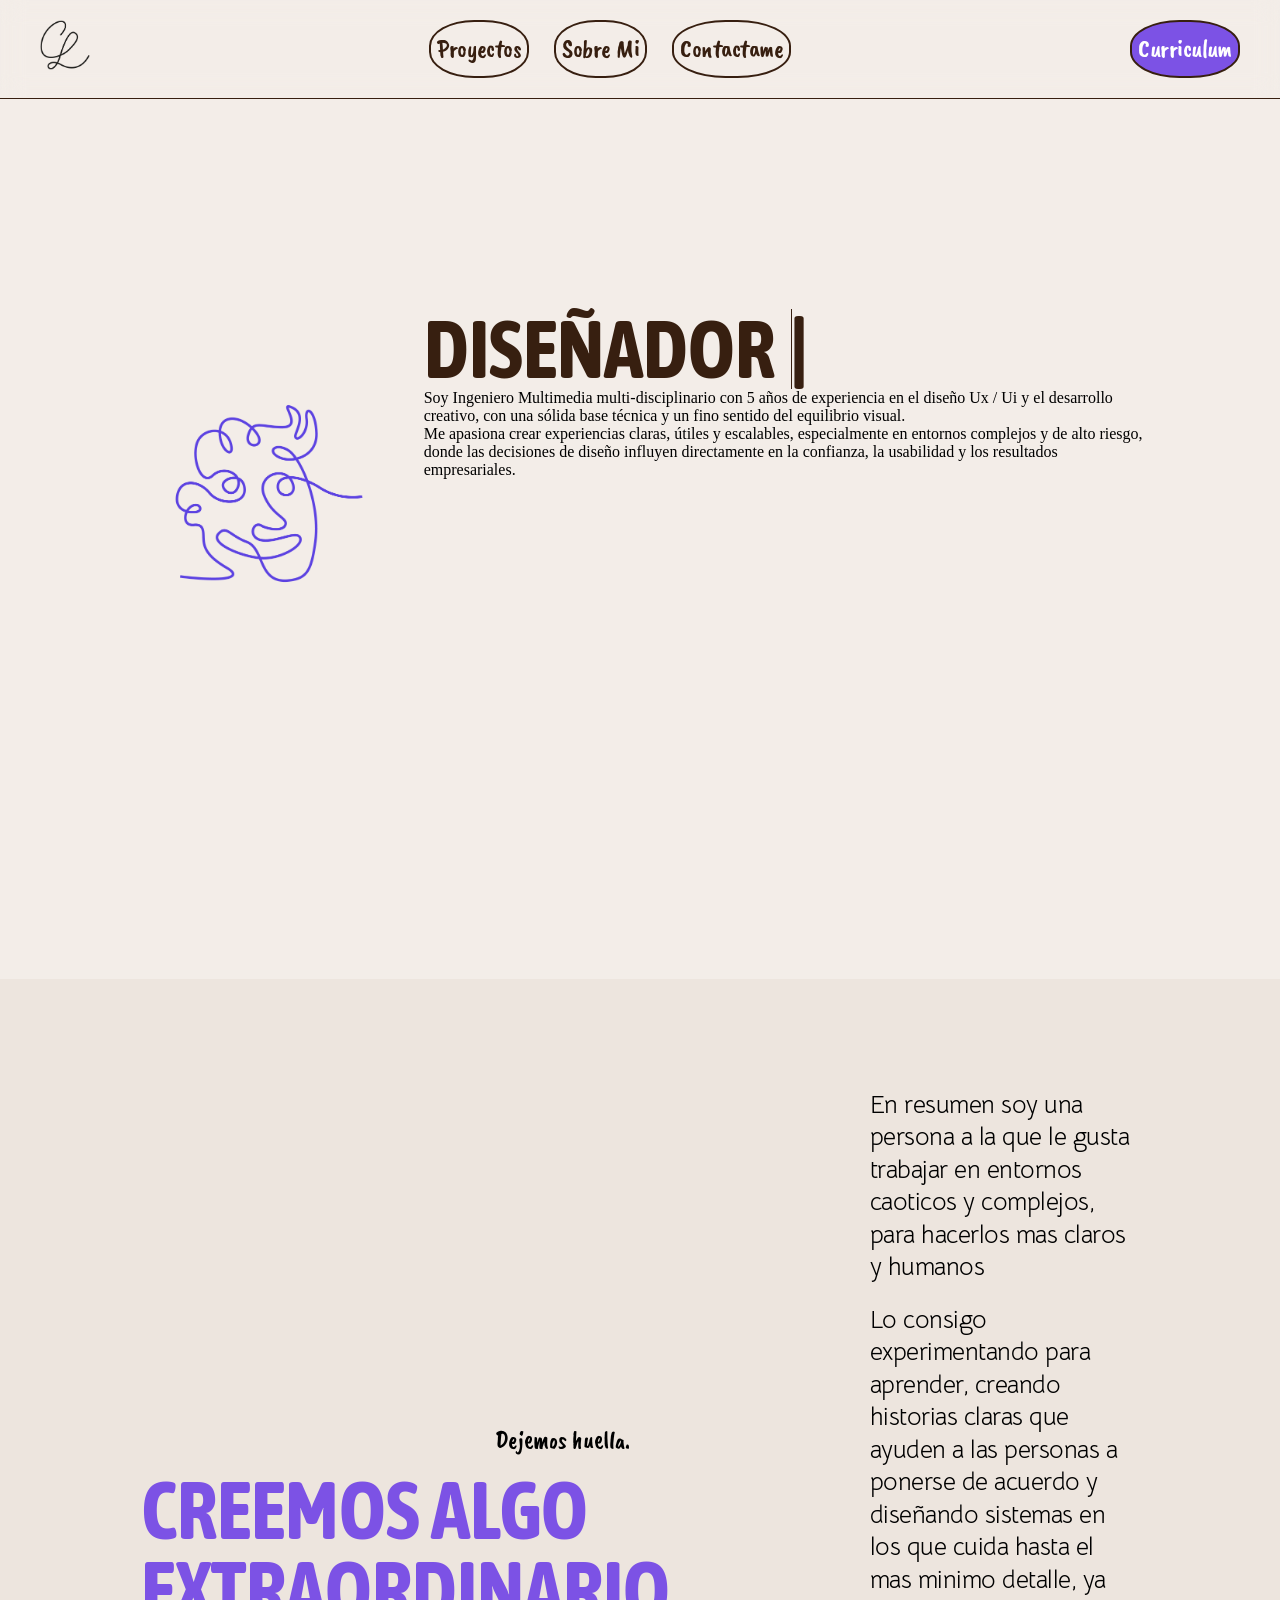
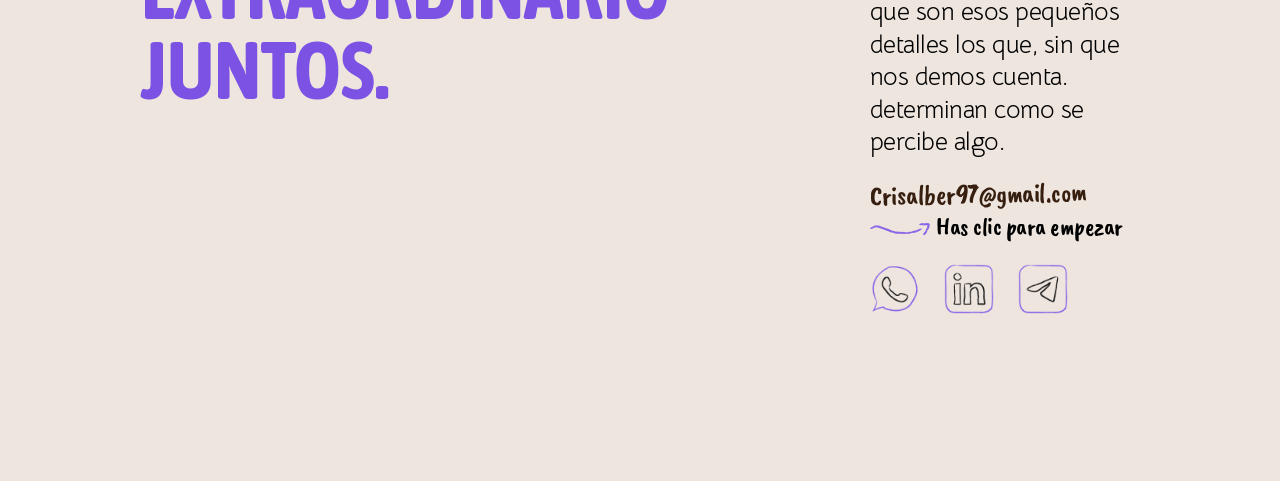
==== about.html @ 150bb2c5 "about me page" ====
<!doctype html>
<html lang="en">
  <head>
    <meta charset="UTF-8" />
    <meta name="viewport" content="width=device-width, initial-scale=1.0" />
    <title>Proyect</title>
    <link rel="stylesheet" href="./assets/css/style.css" />
    <!-- <link rel="stylesheet" href="assets/scss/style.scss" /> -->
    <link rel="preconnect" href="https://fonts.googleapis.com" />
    <link rel="preconnect" href="https://fonts.gstatic.com" crossorigin />
    <link
      href="https://fonts.googleapis.com/css2?family=Asap+Condensed:ital,wght@0,200;0,300;0,400;0,500;0,600;0,700;0,800;0,900;1,200;1,300;1,400;1,500;1,600;1,700;1,800;1,900&family=Bellota+Text:ital,wght@0,300;0,400;0,700;1,300;1,400;1,700&family=Caveat+Brush&family=Short+Stack&display=swap"
      rel="stylesheet"
    />
  </head>
  <body>
    <style>
      .typing-container {
        font-family: "Asap Condensed", sans-serif;
        font-weight: 700;
        font-size: 50px;
      }

      #typing-text {
        color: var(--text-primary);
      }

      .cursor {
        display: inline-block;
        width: 1px;
        background-color: var(--text-primary);
        margin-left: 5px;
        animation: blink 0.7s infinite;
      }

      @keyframes blink {
        0%,
        100% {
          opacity: 1;
        }
        50% {
          opacity: 0;
        }
      }
    </style>
    <header>
      <div class="logo">
        <a href="">
          <img src="./assets/images/Logo.png" alt="Logo" />
        </a>
      </div>
      <nav>
        <ul>
          <li><a href="http://">Proyectos</a></li>
          <li><a href="http://">Sobre Mi </a></li>
          <li><a href="http://">Contactame</a></li>
        </ul>
      </nav>
      <div>
        <nav class="nav-buttons">
          <ul>
            <li>
              <a href="">Curriculum</a>
            </li>
          </ul>
        </nav>
      </div>
    </header>
    <main>
      <section class="section-home">
        <div class="home-banner">
          <div class="banner-flex">
            <div class="animation-container">
              <img
                class="img"
                src="./assets/images/About.png"
                alt="image-animation"
              />
            </div>
            <!-- <h1 class="banner-title title">
              COMBINO MIS CONOCIMIENTOS DE INGENIERÍA CON EL <span class="text-purple">DISEÑO DE PRODUCTO</span> PARA CREAR INTERFACES
            </h1> -->
            <div class="d">
              <div class="typing-container">
                <span id="typing-text" class="banner-title title"></span>
                <span class="cursor banner-title title">|</span>
              </div>
              <p>
                Soy Ingeniero Multimedia multi-disciplinario con 5 años de
                experiencia en el diseño Ux / Ui y el desarrollo creativo, con una
                sólida base técnica y un fino sentido del equilibrio visual.
              </p>
  
              <p>
                Me apasiona crear experiencias claras, útiles y escalables,
                especialmente en entornos complejos y de alto riesgo, donde las
                decisiones de diseño influyen directamente en la confianza, la
                usabilidad y los resultados empresariales.
              </p>

            </div>
          </div>
        </div>
      </section>
    </main>
    <footer class="section last">
      <div class="container">
        <div class="">
          <div class="flex-end">
            <div class="finger-container">
              <div class="fingerprint-animation"></div>
              <span class="text-caveat-normal">Dejemos huella.</span>
            </div>
          </div>
          <h2 class="text-container-title title title-purple">
            creemos algo extraordinario juntos.
          </h2>
        </div>
        <div class="text-container">
          <p class="richtext">
            En resumen soy una persona a la que le gusta trabajar en entornos
            caoticos y complejos, para hacerlos mas claros y humanos
          </p>
          <p class="richtext">
            Lo consigo experimentando para aprender, creando historias claras
            que ayuden a las personas a ponerse de acuerdo y diseñando sistemas
            en los que cuida hasta el mas minimo detalle, ya que son esos
            pequeños detalles los que, sin que nos demos cuenta. determinan como
            se percibe algo.
          </p>
          <div class="d">
            <div class="underline rotate">
              <a href="" class="email">Crisalber97@gmail.com</a>
            </div>

            <img class="arrow" src="./assets/images/flecha.png" alt="" />
            <span class="text-caveat-normal">Has clic para empezar</span>
          </div>
          <ul class="footer-contact">
            <li class="item-contact">
              <a href="contact-detail whatsapp-link">
                <img
                  src="./assets/images/LogoWpp.png"
                  alt="Logo red social"
                  class="logo-normal"
                />
                <img
                  src="./assets/images/LogoWppFill.png"
                  alt="Logo red social"
                  class="logo-hover"
                />
              </a>
            </li>
            <li class="item-contact">
              <a href="contact-detail linkedin">
                <img src="./assets/images/LogoIn.png" alt="Logo red social" />
              </a>
            </li>
            <li class="item-contact">
              <a href="contact-detail telegram">
                <img
                  src="./assets/images/LogoTelegram.png"
                  alt="Logo red social"
                />
              </a>
            </li>
          </ul>
        </div>
      </div>
    </footer>

    <script>
      const textElement = document.getElementById("typing-text");
      const words = [
        "Diseñador de producto",
        "Diseñador UI/UX",
        "Animador 2D",
        "Maquetador HTML & CSS",
        "Ingeniero Multimedia",
      ];
      let wordIndex = 0;
      let charIndex = 0;
      let isDeleting = false;
      let typeSpeed = 150;

      function type() {
        const currentWord = words[wordIndex];

        if (isDeleting) {
          textElement.textContent = currentWord.substring(0, charIndex - 1);
          charIndex--;
          typeSpeed = 100; 
        } else {
          textElement.textContent = currentWord.substring(0, charIndex + 1);
          charIndex++;
          typeSpeed = 200;
        }

        if (!isDeleting && charIndex === currentWord.length) {
          isDeleting = true;
          typeSpeed = 2000;
        } else if (isDeleting && charIndex === 0) {
          isDeleting = false;
          wordIndex = (wordIndex + 1) % words.length;
          typeSpeed = 500;
        }

        setTimeout(type, typeSpeed);
      }

      document.addEventListener("DOMContentLoaded", type);
    </script>
  </body>
</html>
---- assets/css/style.css ----
@import url("https://fonts.googleapis.com/css2?family=Short+Stack&display=swap");

:root {
  --purple: hsl(257, 74%, 61%);
  --background: hsl(27, 30%, 93%);
  --cards: hsl(28, 29%, 90%);

  --text-primary: hsl(23, 55%, 14%);
}
* {
  /* font-family: "Bellota Text", sans-serif; */
  box-sizing: border-box;
  margin: 0;
  padding: 0;
}

body {
  background-color: var(--background);
}
header {
  max-width: 100%;
  margin: auto;
  display: flex;
  padding: 20px 40px;
  justify-content: space-between;
  border-bottom: 1px solid var(--text-primary);
  position: static;
  backdrop-filter: blur(12px);
}

.logo {
  width: 50px;
  height: 50px;
}

.text-caveat-normal {
  font-family: "Caveat Brush", cursive;
  font-size: 25px;
  line-height: 0.8em;
  font-weight: 400;
}

header a {
  font-family: "Caveat Brush", cursive;
  font-weight: 400;
  text-decoration: none;
}

nav ul {
  display: flex;
  list-style: none;
  text-decoration: none;
  justify-content: space-between;
  gap: 25px;
}

nav ul li {
  width: 100%;
  height: auto;
  padding: 6px;
  border-radius: 45%;
  border: 2px solid var(--text-primary);
  font-weight: 400;
  line-height: 1.6em;
  letter-spacing: -0.02em;
  font-size: 26px;
}

.nav-buttons ul li {
  width: 100%;
  height: auto;
  padding: 6px;
  border-radius: 45%;
  background-color: var(--purple);
  border: 2px solid var(--text-primary);
  font-weight: 400;
  line-height: 1.6em;
  letter-spacing: -0.02em;
}

.nav-buttons ul li a {
  color: white;
}

nav ul li:hover {
  border: 2px solid var(--text-primary);
  cursor: pointer;
  background-color: var(--text-primary);
  transition: 0.2s ease-in-out;
}

nav ul li:hover > a {
  transition: 0.2s ease-in-out;
  color: white;
}

a {
  text-decoration: none;
  list-style: none;
  color: var(--text-primary);
}

.home-banner {
  padding: 60px 0px;
}

.banner-flex {
  width: 80%;
  margin: 70px auto;
  display: flex;
  gap: 40px;
}

.animation-container {
  width: 510px;
  height: 370px;
  aspect-ratio: 1.257;
  display: flex;
  align-items: center;
  justify-content: center;
}
img {
  max-width: 100%;
  max-height: 100%;
}

.section-home {
  min-height: 80dvh;
}

section {
  margin: 80px 0px;
}

.inside-container {
  background-color: var(--cards);
  border-radius: 32px;
  padding: 50px;
  display: flex;
  gap: 60px;
  max-width: 80%;
  margin: auto;
}

.title {
  font-family: "Asap Condensed", sans-serif;
  line-height: 1em;
  text-transform: uppercase;
  color: var(--text-primary);
}

.title-purple {
  font-family: "Asap Condensed", sans-serif;
  line-height: 1em;
  text-transform: uppercase;
  font-size: 80px;
  color: var(--purple);
}

.text-purple {
  color: var(--purple);
  font-family: inherit;
}

.banner-title {
  font-size: 80px;
}

.insider {
  display: flex;
  flex-direction: column;
  align-items: stretch;
  flex-flow: column;
  flex: 1 0 0;
}

.text-container-title {
  font-weight: 700;
  font-size: 80px;
  list-style: none;
}

.text-section-title {
  font-weight: 700;
  font-size: 60px;
  list-style: none;
}

.text-container {
  font-family: "Bellota Text", sans-serif;
  font-size: 25px;
  font-weight: 400;
  letter-spacing: -0.02em;
  line-height: 1.3em;
}

.richtext {
  font-weight: 400;
  font-style: normal;
  line-height: 1.3em;
  margin-bottom: 20px;
  margin-top: 10px;
}

.options-details {
  margin: 40px 0px;
  width: 100%;
  display: flex;
  justify-content: space-evenly;
  flex-direction: 1fr 1fr 1fr 1fr;
  gap: 10px;
  list-style: none;
  font-family: "Caveat Brush", cursive;
  font-weight: 300;
  font-size: 28px;
  line-height: 0.8em;
  font-weight: normal;
}


.last {
  background-color: var(--cards);
  height: 100%;
}

.row {
  display: flex;
  max-width: 80%;
  margin: auto;
  padding: 60px 50px;
}

.container {
  display: flex;
  max-width: 78%;
  flex-flow: row;
  flex: 1 0 0;
  padding: 100px 0px;
  align-items: center;
  margin: auto;
  gap: 200px;
}

.primary-button {
  background-color: var(--purple);
  color: white;
  font-size: 18px;
  font-weight: 700;
  border: 2px solid var(--text-primary);
  padding: 14px;
  border-radius: 55%;
  cursor: pointer;
  font-family: 'Caveat Brush', cursive;
  font-weight: 400;
  font-size: 26px;
  line-height: 1.6em;
  letter-spacing: -.02em;
}

.underline {
  display: flex;
  flex-direction: column;
}

.email {
  position: relative;
  text-decoration: none;
  font-family: "Caveat Brush", sans-serif;
  color: var(--text-primary);
  line-height: 0.8em;
  font-size: 28px;
}

.svgContainer {
  border: 1px solid red;
  position: relative;
  width: 15%;
  height: 8px;
  color: var(--purple);
}

.rotate {
  transform: rotate(-1deg);
  display: inline-flex;
  gap: 10px;
}

.rotate-5 {
  transform: rotate(-5deg);
  display: inline-flex;
  gap: 10px;
}

.flex-end {
  display: flex;
  justify-content: end;
}

.finger-container {
  display: flex;
  flex-direction: column;
  align-items: center;
  padding: 20px 40px 20px;
}

.fingerprint-animation {
  width: 55px;
  height: 60px;
  background-size: contain;
  background-repeat: no-repeat;
  background-position: center;
  animation: fingerprint 0.5s steps(1) infinite;
  transform: rotate(-25deg);
}

.arrow {
  width: 60px;
  height: auto;
}
.footer-contact {
  margin-top: 20px;
  display: flex;
  text-decoration: none;
  list-style: none;
  gap: 24px;
}

.item-contact {
  width: 50px;
}

/* .contact-detail{
    aspect-ratio: 128/128 ;
    width: 100%;
    height: 100%;
} */

.whatsapp-link {
  position: relative;
  display: inline-block;
  width: 50px;
  height: 50px;
}

.whatsapp-link img {
  position: absolute;
  top: 0;
  left: 0;
  width: 100%;
}

.logo-hover {
  opacity: 0;
}

.whatsapp-link:hover .logo-normal {
  opacity: 0;
  background-color: rebeccapurple;
}

.whatsapp-link:hover .logo-hover {
  opacity: 1;
}

@keyframes fingerprint {
  0%,
  100% {
    background-image: url("../../assets/images/huella_1.png");
  }
  25% {
    background-image: url("../../assets/images/huella_2.png");
  }
  50% {
    background-image: url("../../assets/images/huella_3.png");
  }
  75% {
    background-image: url("../../assets/images/huella_4.png");
  }
}

/* -------- */
 .typing-container {
        font-family: "Asap Condensed", sans-serif;
        font-weight: 700;
        font-size: 50px;
      }

      #typing-text {
        color: var(--text-primary);
      }

      .cursor {
        display: inline-block;
        width: 1px;
        background-color: var(--text-primary);
        margin-left: 5px;
        animation: blink .7s infinite;
      }

      @keyframes blink {
        0%,
        100% {
          opacity: 1;
        }
        50% {
          opacity: 0;
        }
      }
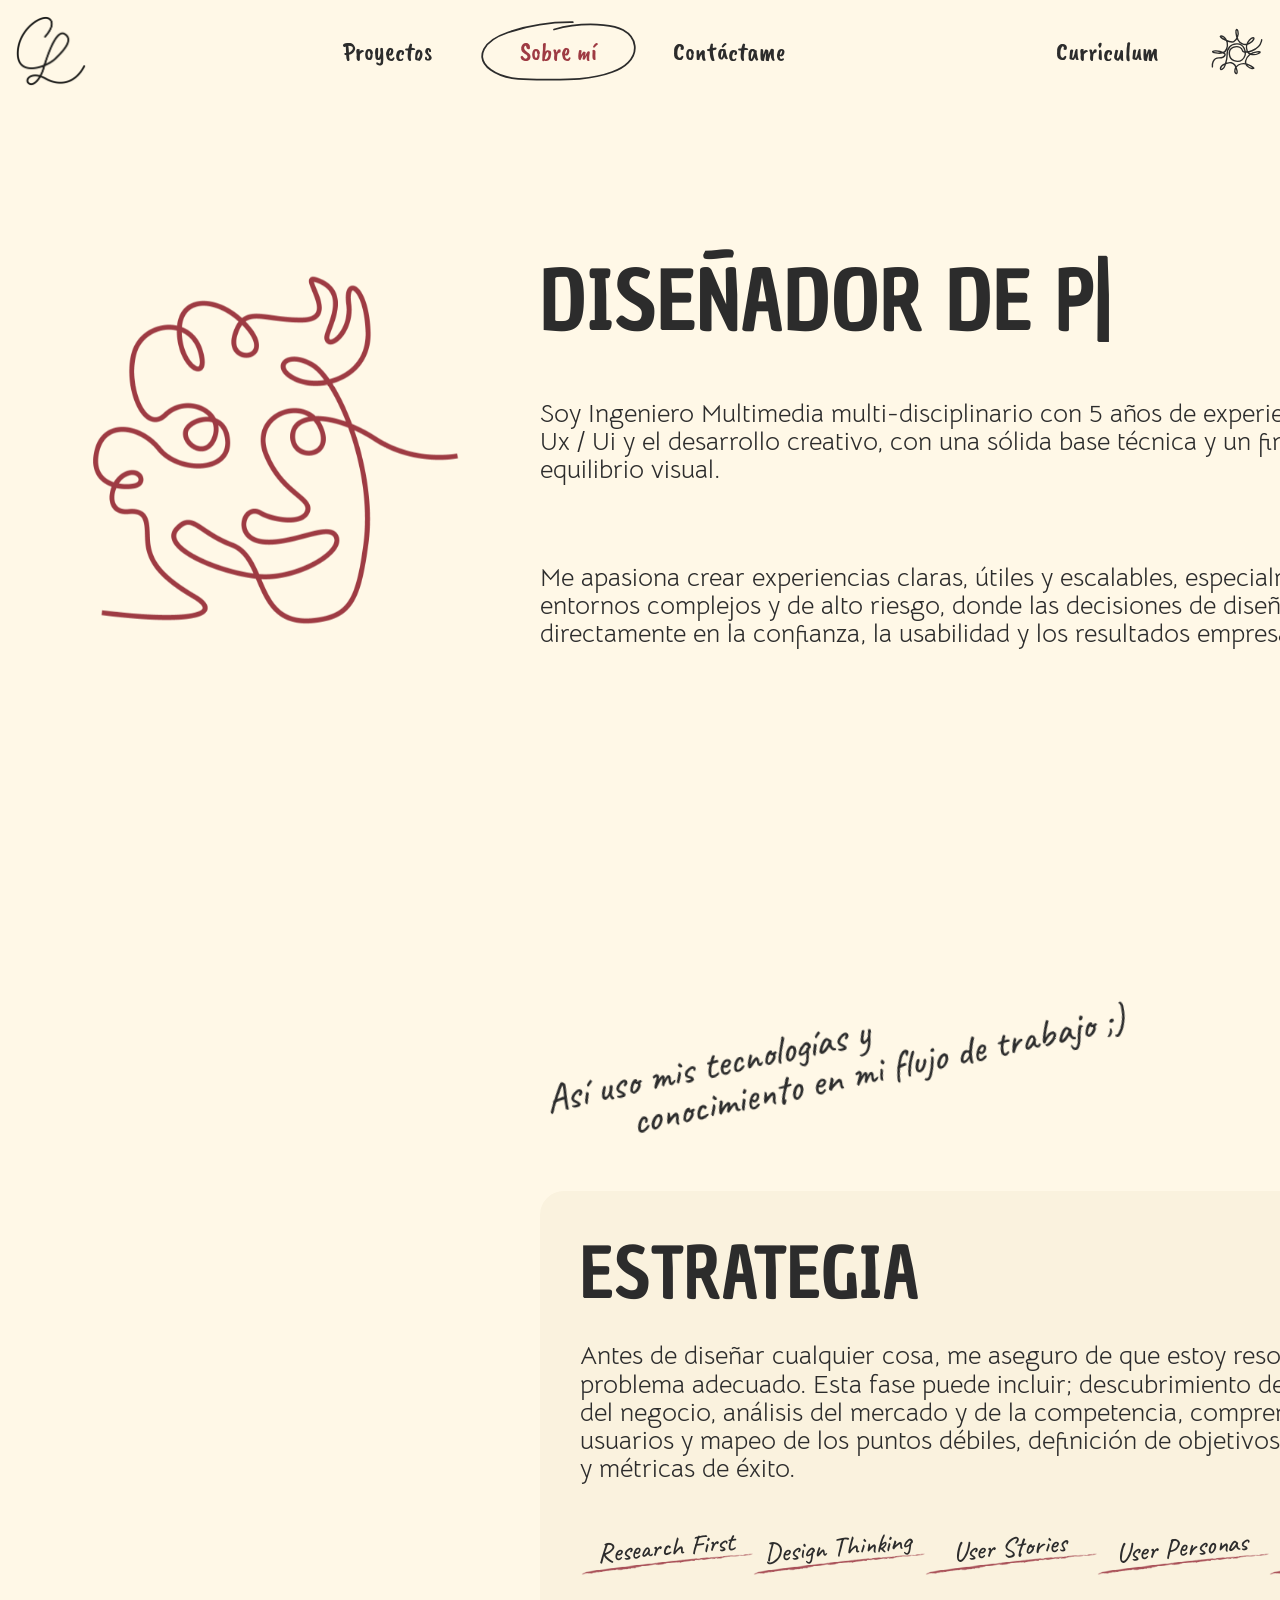
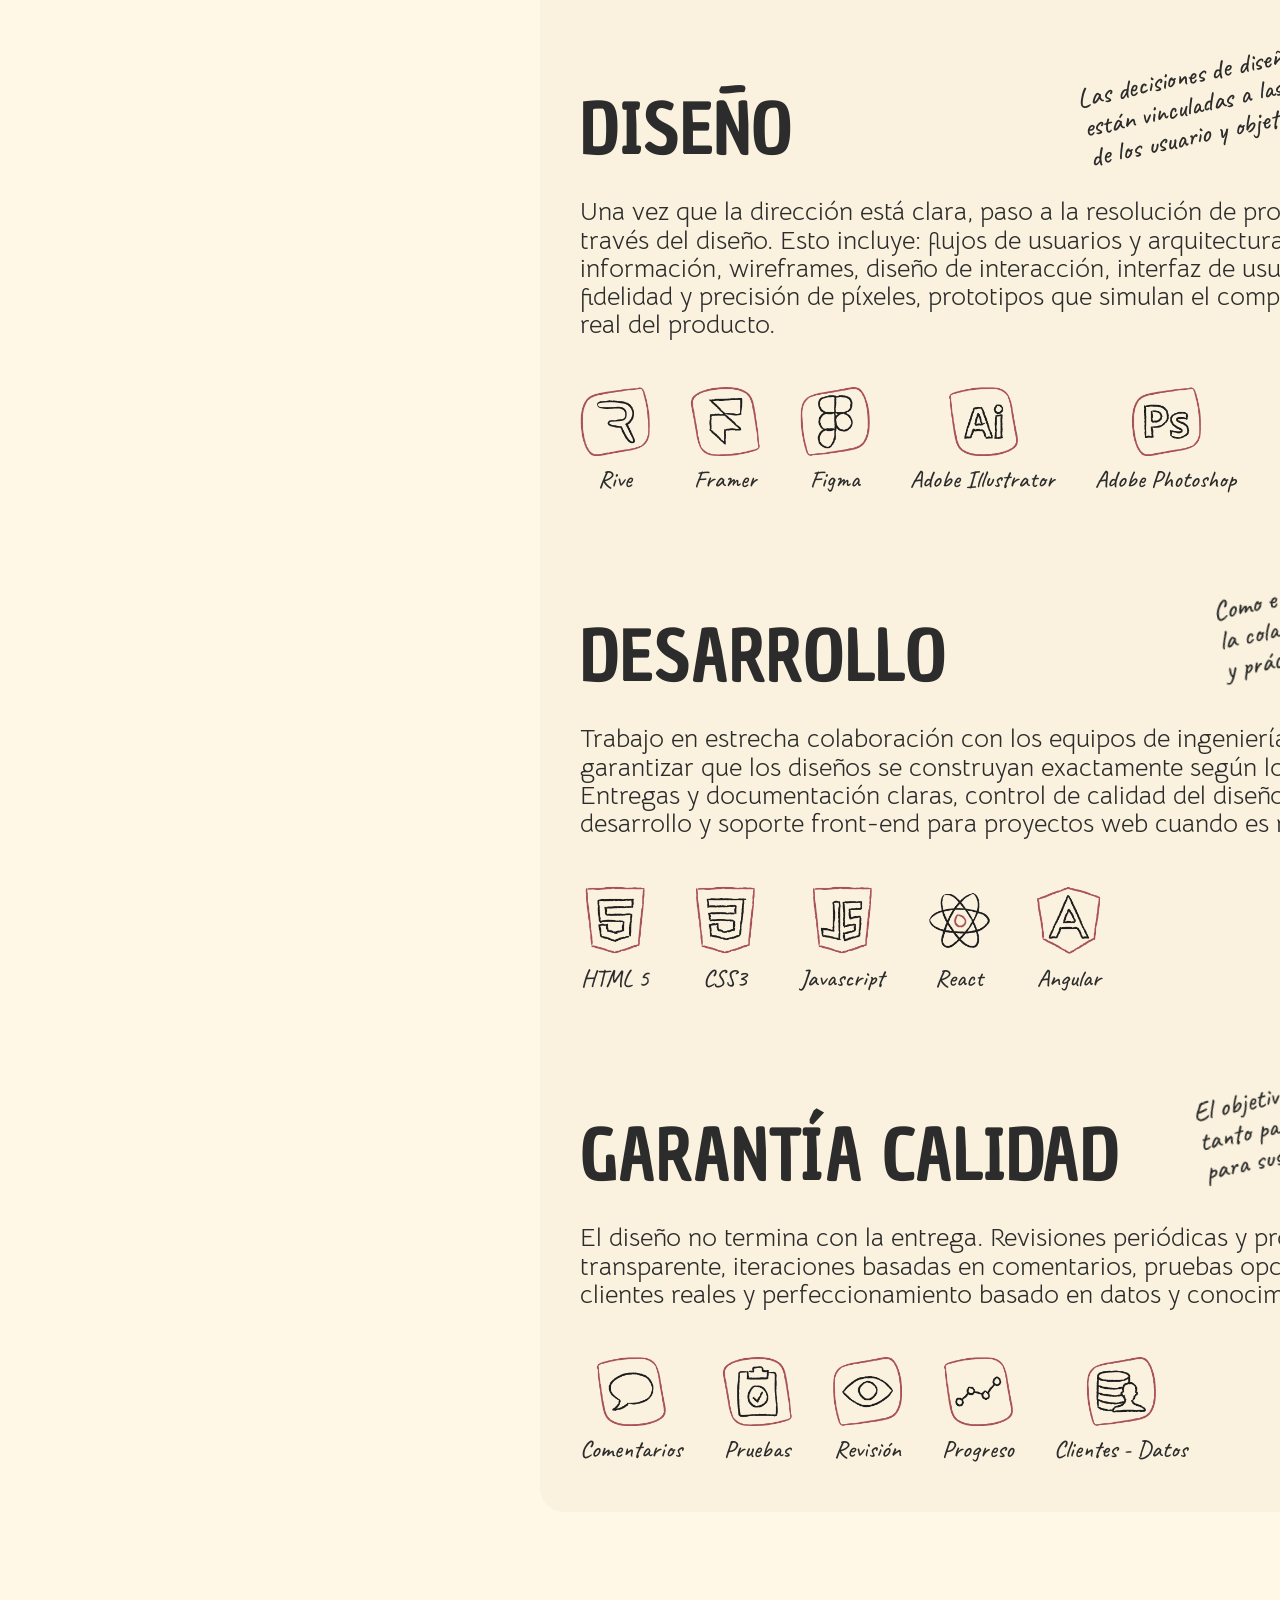
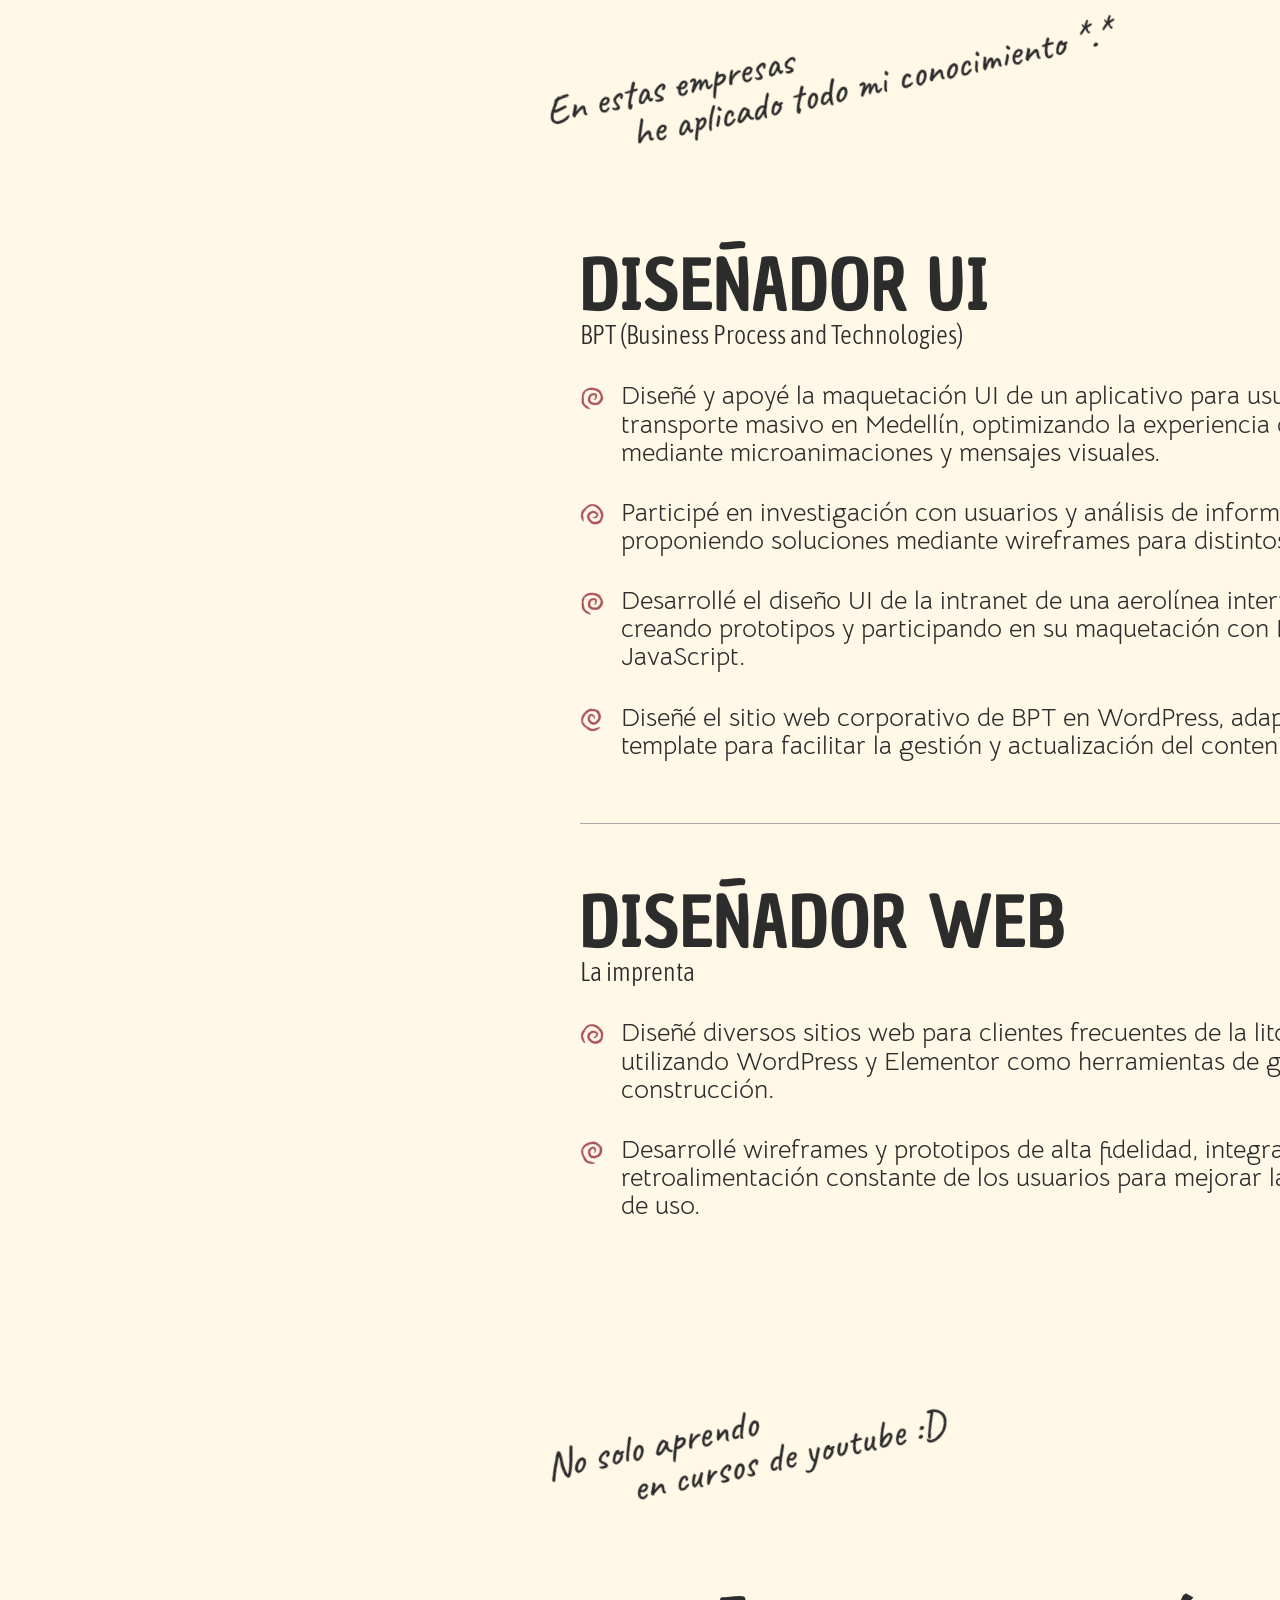
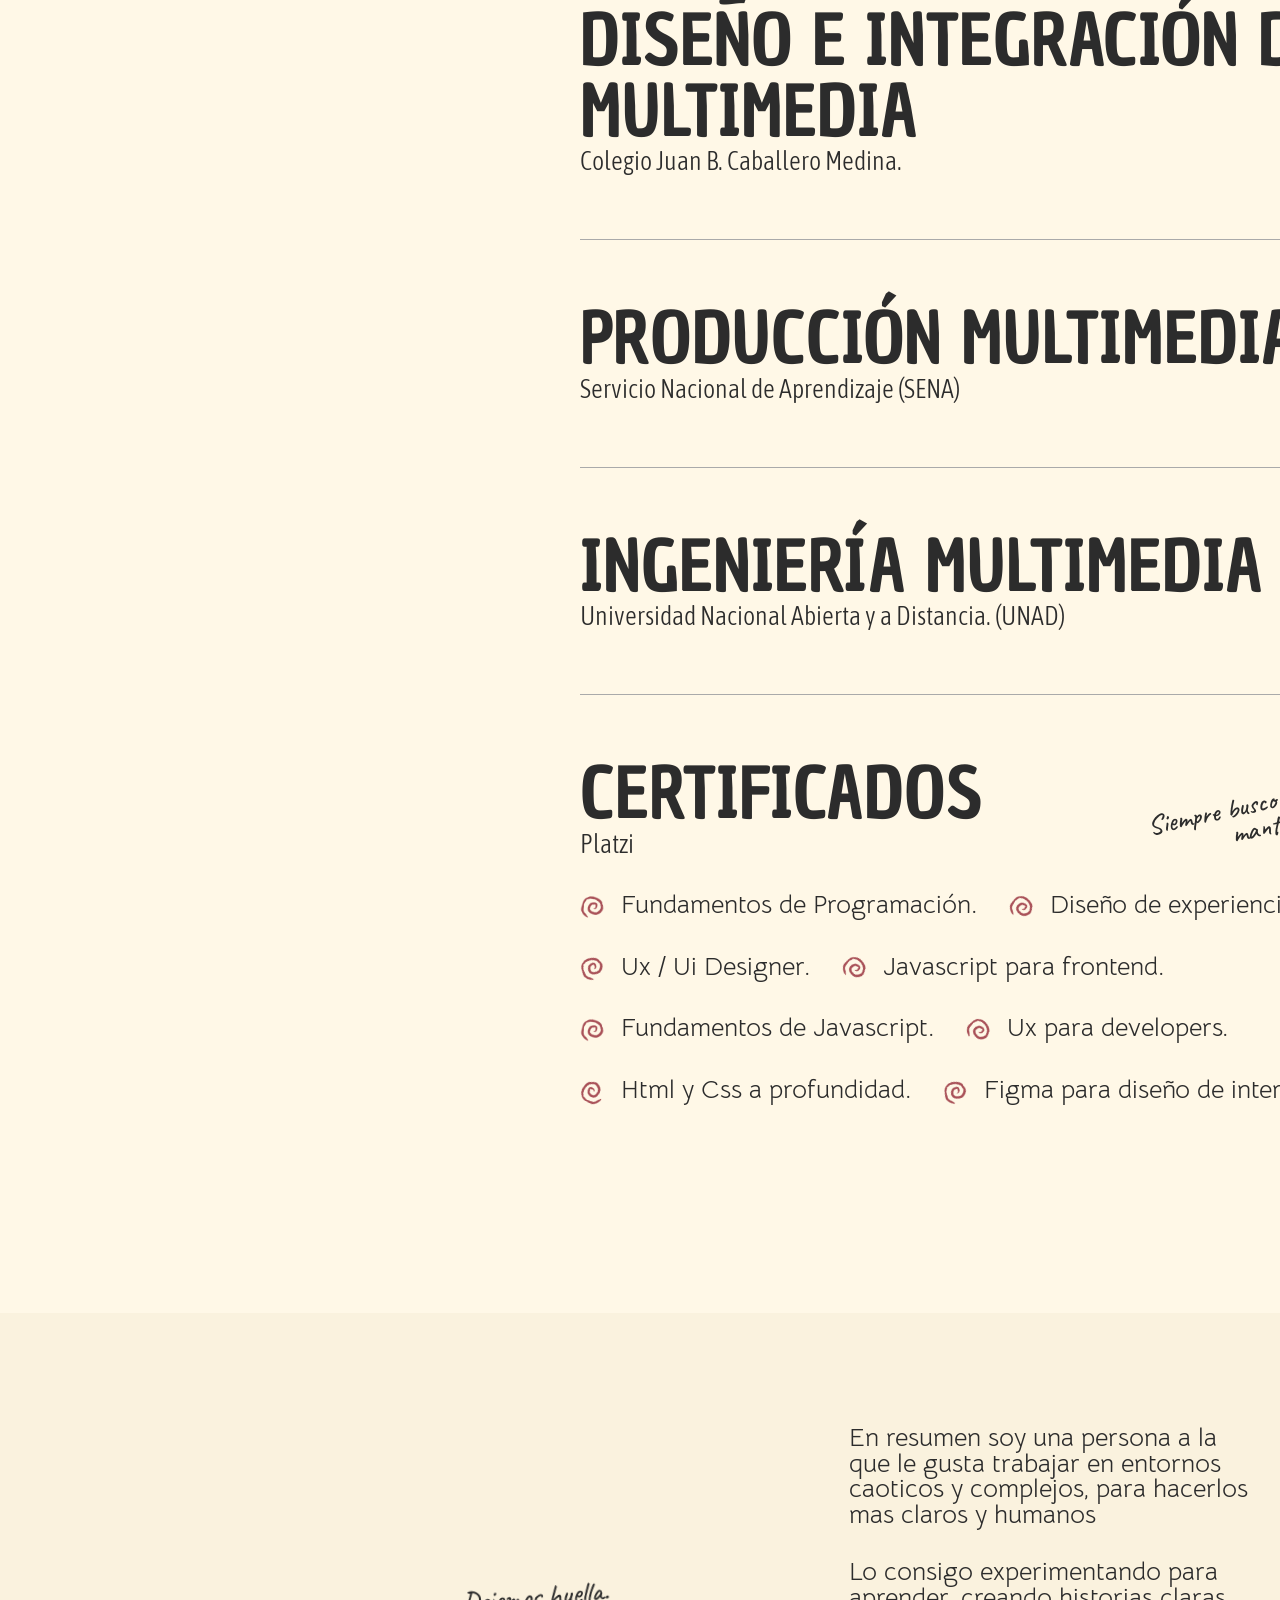
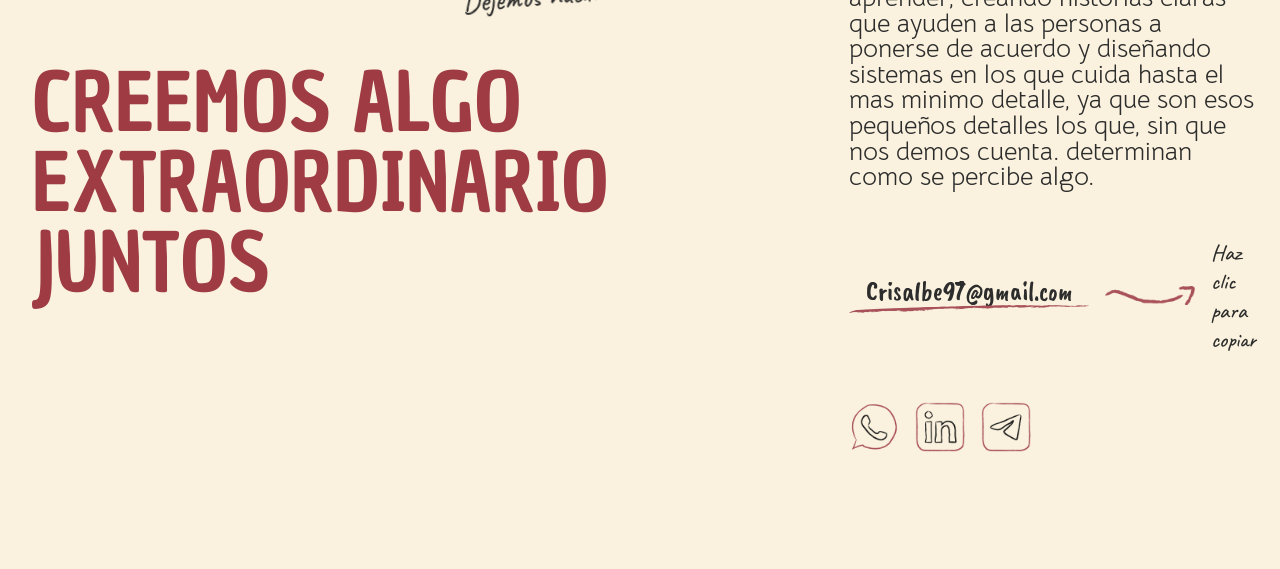
==== commit a0eaa5f5: "pagina about completada" ====
--- a/about.html
+++ b/about.html
@@ -1,214 +1,584 @@
 <!doctype html>
 <html lang="en">
-  <head>
-    <meta charset="UTF-8" />
-    <meta name="viewport" content="width=device-width, initial-scale=1.0" />
-    <title>Proyect</title>
-    <link rel="stylesheet" href="./assets/css/style.css" />
-    <!-- <link rel="stylesheet" href="assets/scss/style.scss" /> -->
-    <link rel="preconnect" href="https://fonts.googleapis.com" />
-    <link rel="preconnect" href="https://fonts.gstatic.com" crossorigin />
-    <link
-      href="https://fonts.googleapis.com/css2?family=Asap+Condensed:ital,wght@0,200;0,300;0,400;0,500;0,600;0,700;0,800;0,900;1,200;1,300;1,400;1,500;1,600;1,700;1,800;1,900&family=Bellota+Text:ital,wght@0,300;0,400;0,700;1,300;1,400;1,700&family=Caveat+Brush&family=Short+Stack&display=swap"
-      rel="stylesheet"
-    />
-  </head>
-  <body>
-    <style>
-      .typing-container {
-        font-family: "Asap Condensed", sans-serif;
-        font-weight: 700;
-        font-size: 50px;
-      }
-
-      #typing-text {
-        color: var(--text-primary);
-      }
-
-      .cursor {
-        display: inline-block;
-        width: 1px;
-        background-color: var(--text-primary);
-        margin-left: 5px;
-        animation: blink 0.7s infinite;
-      }
-
-      @keyframes blink {
-        0%,
-        100% {
-          opacity: 1;
-        }
-        50% {
-          opacity: 0;
-        }
-      }
-    </style>
-    <header>
-      <div class="logo">
-        <a href="">
-          <img src="./assets/images/Logo.png" alt="Logo" />
-        </a>
-      </div>
+
+<head>
+  <meta charset="UTF-8" />
+  <meta name="viewport" content="width=device-width, initial-scale=1.0" />
+  <title>Proyect</title>
+  <link rel="stylesheet" href="./assets/css/style.css" />
+  <!-- <link rel="stylesheet" href="assets/scss/style.scss" /> -->
+  <link rel="preconnect" href="https://fonts.googleapis.com" />
+  <link rel="preconnect" href="https://fonts.gstatic.com" crossorigin />
+  <link
+    href="https://fonts.googleapis.com/css2?family=Asap+Condensed:ital,wght@0,200;0,300;0,400;0,500;0,600;0,700;0,800;0,900;1,200;1,300;1,400;1,500;1,600;1,700;1,800;1,900&family=Bellota+Text:ital,wght@0,300;0,400;0,700;1,300;1,400;1,700&family=Caveat+Brush&family=Short+Stack&display=swap"
+    rel="stylesheet" />
+</head>
+
+<body>
+
+  <header class="header">
+    <div class="header__container">
+
+      <img src="./assets/images/Logo.png" alt="Logo">
+
       <nav>
         <ul>
-          <li><a href="http://">Proyectos</a></li>
-          <li><a href="http://">Sobre Mi </a></li>
-          <li><a href="http://">Contactame</a></li>
+
+          <li class="button__svg">
+            <svg class="buttonStroke" version="1.1" xmlns="http://www.w3.org/2000/svg"
+              xmlns:xlink="http://www.w3.org/1999/xlink" x="0px" y="0px" viewBox="0 0 1311.1 505.9"
+              style="enable-background:new 0 0 1311.1 505.9;" xml:space="preserve">
+              <path class="buttonStroke--stroke" d="M776.4,10.1C590,7.7,403.3,37.3,226.9,97.2c-79.7,27.1-163.6,65.9-201.4,141.2c-10.7,21.4-17.2,45.4-15,69.2
+                  c4,43.5,35.8,79.6,71.2,105.2c57.4,41.3,126.9,63,196.9,73.1c70,10.1,141,9.3,211.7,9.5c209.1,0.6,424.4,9.3,620.2-64
+                  c49.2-18.4,97.4-42.5,134.3-79.8s61.3-89.7,55.4-141.8c-6.4-57-48.1-105.5-98.3-133.2c-50.2-27.7-108.3-37.3-165.5-42.5
+                  c-140.3-12.7-283.1-0.7-418.6,37.8" />
+            </svg>
+            <a href="http://">Proyectos</a>
+          </li>
+
+          <li class="button__svg active">
+            <svg class="buttonStroke" version="1.1" xmlns="http://www.w3.org/2000/svg"
+              xmlns:xlink="http://www.w3.org/1999/xlink" x="0px" y="0px" viewBox="0 0 1311.1 505.9"
+              style="enable-background:new 0 0 1311.1 505.9;" xml:space="preserve">
+              <path class="buttonStroke--stroke" d="M776.4,10.1C590,7.7,403.3,37.3,226.9,97.2c-79.7,27.1-163.6,65.9-201.4,141.2c-10.7,21.4-17.2,45.4-15,69.2
+                  c4,43.5,35.8,79.6,71.2,105.2c57.4,41.3,126.9,63,196.9,73.1c70,10.1,141,9.3,211.7,9.5c209.1,0.6,424.4,9.3,620.2-64
+                  c49.2-18.4,97.4-42.5,134.3-79.8s61.3-89.7,55.4-141.8c-6.4-57-48.1-105.5-98.3-133.2c-50.2-27.7-108.3-37.3-165.5-42.5
+                  c-140.3-12.7-283.1-0.7-418.6,37.8" />
+            </svg>
+            <a href="http://">Sobre mí</a>
+          </li>
+
+          <li class="button__svg">
+            <svg class="buttonStroke" version="1.1" xmlns="http://www.w3.org/2000/svg"
+              xmlns:xlink="http://www.w3.org/1999/xlink" x="0px" y="0px" viewBox="0 0 1311.1 505.9"
+              style="enable-background:new 0 0 1311.1 505.9;" xml:space="preserve">
+              <path class="buttonStroke--stroke" d="M776.4,10.1C590,7.7,403.3,37.3,226.9,97.2c-79.7,27.1-163.6,65.9-201.4,141.2c-10.7,21.4-17.2,45.4-15,69.2
+                  c4,43.5,35.8,79.6,71.2,105.2c57.4,41.3,126.9,63,196.9,73.1c70,10.1,141,9.3,211.7,9.5c209.1,0.6,424.4,9.3,620.2-64
+                  c49.2-18.4,97.4-42.5,134.3-79.8s61.3-89.7,55.4-141.8c-6.4-57-48.1-105.5-98.3-133.2c-50.2-27.7-108.3-37.3-165.5-42.5
+                  c-140.3-12.7-283.1-0.7-418.6,37.8" />
+            </svg>
+            <a href="http://">Contáctame</a>
+          </li>
         </ul>
       </nav>
-      <div>
+
+      <div class="header__right">
         <nav class="nav-buttons">
           <ul>
-            <li>
-              <a href="">Curriculum</a>
+            <li class="button__svg button__svg--curriculum">
+              <svg class="buttonStroke" version="1.1" xmlns="http://www.w3.org/2000/svg"
+                xmlns:xlink="http://www.w3.org/1999/xlink" x="0px" y="0px" viewBox="0 0 1311.1 505.9"
+                style="enable-background:new 0 0 1311.1 505.9;" xml:space="preserve">
+                <path class="buttonStroke--stroke" d="M776.4,10.1C590,7.7,403.3,37.3,226.9,97.2c-79.7,27.1-163.6,65.9-201.4,141.2c-10.7,21.4-17.2,45.4-15,69.2
+                        c4,43.5,35.8,79.6,71.2,105.2c57.4,41.3,126.9,63,196.9,73.1c70,10.1,141,9.3,211.7,9.5c209.1,0.6,424.4,9.3,620.2-64
+                        c49.2-18.4,97.4-42.5,134.3-79.8s61.3-89.7,55.4-141.8c-6.4-57-48.1-105.5-98.3-133.2c-50.2-27.7-108.3-37.3-165.5-42.5
+                        c-140.3-12.7-283.1-0.7-418.6,37.8" />
+              </svg>
+              <a href="http://">Curriculum</a>
             </li>
           </ul>
         </nav>
+
+        <svg class="lightDark" version="1.1" xmlns="http://www.w3.org/2000/svg"
+          xmlns:xlink="http://www.w3.org/1999/xlink" x="0px" y="0px" viewBox="0 0 1000 1000"
+          style="enable-background:new 0 0 1000 1000;" xml:space="preserve">
+
+          <path class="lightDark--stroke" d="M181.6,916.9C83,887.9,32.1,777.7,75.4,684.5c17.7-38,49-67.4,103.4-68.1c71.5-0.9,109-33.5,114.7-56.9
+	c5.8-23.8-41.9-41.9-94.5-59.7c-52.6-17.9-132.8-11.2-132.8,3.1s104.2,40.3,177.7,23C317.4,508.5,345,410,331.7,337.5
+	s-81.2-131.2-120.5-115.4s175.1,128.2,239.5,99.6c64.3-28.6,90.4-143,74.6-192c-15.8-49-40.9-36.8-34.2,30.6
+	c6.6,67.4,33.2,164.9,116.4,201.7s184.9-38.3,204.8-82.7c19.9-44.4-29.1-39.3-75.6,12.3s-68.4,134.8-41.4,204.8s138.9,71.5,194,44.4
+	s60.8-43.4-16.3-33.7c-77.1,9.7-171.1,35.7-206.3,164.4c-20.4,71.5,62.8,134.8,113.4,137.4c50.6,2.6,46-10.2-21.4-48.5
+	S603.9,703,533.4,745.9s-72.5,120-52.6,144s37.3,4.1,29.1-38.8S475.2,717.3,404.7,704c-70.5-13.3-193.5,52.1-196.6,102.1
+	s66.4,7.7,83.2-53.1c16.9-60.8,37.3-100.6,37.3-184.9s30.7-199.7,174.2-205.8S672.3,516,657.5,566.6s-75.3,148.6-203.1,98.2
+	c-101.3-40-118.4-195-16.3-238.4S598.2,441,609,483.1s107.5,28.2,173.1,3.1c106-40.5,153.8-103.4,170.4-169.3
+	c35.7-141.9-74.6-278.8-220.9-276.6L254,47.2c-111.6,1.6-205.1,85.2-219,196C15.3,400.6,6.5,593.3,86.2,569.5
+	c0,0,248.4-29,271.8-208.5c23.4-179.6,55.5-185.2,29.3-202.9c-26.2-17.8-130,62.7-170.2,142.1s-103.8,232.9,11.2,401.2
+	S615.5,898.7,781,738.8c56.1-57,82.3-116,65.5-134.7s-9.4,43-202.9,27.1c-193.6-15.9-285.9-231.9-252.2-260s70.8-0.9,139.1,29.9
+	s120.2,52.4,151,15s17.2-53,61.2-46.9s75.4,18.8,57.1,28.2c-18.2,9.4-61.3,16.8-77.2,72.5c-7,21.5-18.2,30.9-25.2,10.3
+	s-23.4-62.2-56.1-72S590.7,390,623.4,375s55.2-34.1,65-60.8c9.8-26.7,22.9-32.3,34.6-1.4c6.4,17,46.4,18.7,100.8,16.7
+	c88.1-3.2,160.8,68.8,158.1,157c-1.5,48.5-5.7,106.4-15,171.4c-19.3,135.5-120.5,234.5-184.6,284.7c-31.3,24.6-70.4,37.3-110.2,35.9
+	C566.5,975,335.9,962.2,181.6,916.9z" />
+
+        </svg>
+
       </div>
-    </header>
-    <main>
-      <section class="section-home">
-        <div class="home-banner">
-          <div class="banner-flex">
-            <div class="animation-container">
-              <img
-                class="img"
-                src="./assets/images/About.png"
-                alt="image-animation"
-              />
-            </div>
-            <!-- <h1 class="banner-title title">
-              COMBINO MIS CONOCIMIENTOS DE INGENIERÍA CON EL <span class="text-purple">DISEÑO DE PRODUCTO</span> PARA CREAR INTERFACES
-            </h1> -->
-            <div class="d">
-              <div class="typing-container">
-                <span id="typing-text" class="banner-title title"></span>
-                <span class="cursor banner-title title">|</span>
-              </div>
-              <p>
-                Soy Ingeniero Multimedia multi-disciplinario con 5 años de
-                experiencia en el diseño Ux / Ui y el desarrollo creativo, con una
-                sólida base técnica y un fino sentido del equilibrio visual.
-              </p>
-  
-              <p>
-                Me apasiona crear experiencias claras, útiles y escalables,
-                especialmente en entornos complejos y de alto riesgo, donde las
-                decisiones de diseño influyen directamente en la confianza, la
-                usabilidad y los resultados empresariales.
-              </p>
-
-            </div>
-          </div>
+    </div>
+  </header>
+  <main>
+
+    <div class="container containerAbout">
+
+      <div class="animationScroll">
+        <img class="img" src="./assets/images/About.png" alt="image-animation" />
+      </div>
+
+      <div class="sections">
+        <section class="section about">
+          <div class="about__typing">
+            <h2 id="typing-text" class="banner-title"></h2>
+            <h2 class="cursor banner-title">|</h2>
+          </div>
+
+          <div class="about__paragraph">
+            <p>
+              Soy Ingeniero Multimedia multi-disciplinario con 5 años de
+              experiencia en el diseño Ux / Ui y el desarrollo creativo, con una
+              sólida base técnica y un fino sentido del equilibrio visual.
+            </p>
+
+            <p>
+              Me apasiona crear experiencias claras, útiles y escalables,
+              especialmente en entornos complejos y de alto riesgo, donde las
+              decisiones de diseño influyen directamente en la confianza, la
+              usabilidad y los resultados empresariales.
+            </p>
+          </div>
+        </section>
+
+        <section class="section methods">
+          <div class="section__msg">
+            <p>Así uso mis tecnologías y</p>
+            <p>conocimiento en mi flujo de trabajo ;)</p>
+          </div>
+
+          <div class="section__container">
+            <div class="methods__method strategy">
+              <div class="methods__info">
+                <div class="section__title">
+                  <h3>ESTRATEGIA</h3>
+                  <div class="section__msg">
+                    <p>¡El resultado</p>
+                    <p>es claridad!</p>
+
+                  </div>
+                </div>
+                <p>Antes de diseñar cualquier cosa, me aseguro de que estoy resolviendo el problema adecuado. Esta fase
+                  puede incluir; descubrimiento del producto y del negocio, análisis del mercado y de la competencia,
+                  comprensión de los usuarios y mapeo de los puntos débiles, definición de objetivos, limitaciones y
+                  métricas de éxito.</p>
+              </div>
+
+              <ul class="methods__elements">
+                <li class="itemUnderlined">
+                  <span>Research First</span>
+                  <img src="./assets/images/Subrayado.png" alt="">
+                </li>
+                <li class="itemUnderlined">
+                  <span>Design Thinking</span>
+                  <img src="./assets/images/Subrayado.png" alt="">
+                </li>
+                <li class="itemUnderlined">
+                  <span>User Stories</span>
+                  <img src="./assets/images/Subrayado.png" alt="">
+                </li>
+                <li class="itemUnderlined">
+                  <span>User Personas</span>
+                  <img src="./assets/images/Subrayado.png" alt="">
+                </li>
+                <li class="itemUnderlined">
+                  <span>Wireframing</span>
+                  <img src="./assets/images/Subrayado.png" alt="">
+                </li>
+              </ul>
+            </div>
+
+            <div class="methods__method design">
+              <div class="methods__info">
+                <div class="section__title">
+                  <h3>DISEÑO</h3>
+                  <div class="section__msg">
+                    <p>Las decisiones de diseño siempre</p>
+                    <p>están vinculadas a las necesidades</p>
+                    <p>de los usuario y objetivos empresariales.</p>
+                  </div>
+                </div>
+                <p>Una vez que la dirección está clara, paso a la resolución de problemas a través del diseño. Esto
+                  incluye: flujos de usuarios y arquitectura de la información, wireframes, diseño de interacción,
+                  interfaz de usuario de alta fidelidad y precisión de píxeles, prototipos que simulan el comportamiento
+                  real del producto.</p>
+              </div>
+
+              <ul class="methods__elements icons">
+                <li class="methods__elementsIcons">
+                  <img src="./assets/images/Rive.png" alt="">
+                  <span>Rive</span>
+                </li>
+                <li class="methods__elementsIcons">
+                  <img src="./assets/images/Framer.png" alt="">
+                  <span>Framer</span>
+                </li>
+                <li class="methods__elementsIcons">
+                  <img src="./assets/images/Figma.png" alt="">
+                  <span>Figma</span>
+                </li>
+                <li class="methods__elementsIcons">
+                  <img src="./assets/images/Ai.png" alt="">
+                  <span>Adobe Illustrator</span>
+                </li>
+                <li class="methods__elementsIcons">
+                  <img src="./assets/images/Ps.png" alt="">
+                  <span>Adobe Photoshop</span>
+                </li>
+              </ul>
+            </div>
+
+            <div class="methods__method develop">
+              <div class="methods__info">
+                <div class="section__title">
+                  <h3>DESARROLLO</h3>
+                  <div class="section__msg">
+                    <p>Como entiendo el código,</p>
+                    <p>la colaboración es fluida</p>
+                    <p>y práctica.</p>
+
+                  </div>
+                </div>
+                <p>Trabajo en estrecha colaboración con los equipos de ingeniería para garantizar que los diseños se
+                  construyan exactamente según lo previsto. Entregas y documentación claras, control de calidad del
+                  diseño durante el desarrollo y soporte front-end para proyectos web cuando es necesario.</p>
+              </div>
+
+              <ul class="methods__elements icons">
+                <li class="methods__elementsIcons">
+                  <img src="./assets/images/Html.png" alt="">
+                  <span>HTML 5</span>
+                </li>
+                <li class="methods__elementsIcons">
+                  <img src="./assets/images/css.png" alt="">
+                  <span>CSS3</span>
+                </li>
+                <li class="methods__elementsIcons">
+                  <img src="./assets/images/Js.png" alt="">
+                  <span>Javascript</span>
+                </li>
+                <li class="methods__elementsIcons">
+                  <img src="./assets/images/React.png" alt="">
+                  <span>React</span>
+                </li>
+                <li class="methods__elementsIcons">
+                  <img src="./assets/images/Angular.png" alt="">
+                  <span>Angular</span>
+                </li>
+              </ul>
+            </div>
+
+            <div class="methods__method quality">
+              <div class="methods__info">
+                <div class="section__title">
+                  <h3>GARANTÍA CALIDAD</h3>
+                  <div class="section__msg">
+                    <p>El objetivo es la confianza,</p>
+                    <p>tanto para usted como</p>
+                    <p>para sus usuarios.</p>
+
+                  </div>
+                </div>
+                <p>El diseño no termina con la entrega. Revisiones periódicas y progreso transparente, iteraciones
+                  basadas en comentarios, pruebas opcionales con clientes reales y perfeccionamiento basado en datos y
+                  conocimientos.</p>
+              </div>
+
+              <ul class="methods__elements icons">
+                <li class="methods__elementsIcons">
+                  <img src="./assets/images/Comment.png" alt="">
+                  <span>Comentarios</span>
+                </li>
+                <li class="methods__elementsIcons">
+                  <img src="./assets/images/Check.png" alt="">
+                  <span>Pruebas</span>
+                </li>
+                <li class="methods__elementsIcons">
+                  <img src="./assets/images/Eye.png" alt="">
+                  <span>Revisión</span>
+                </li>
+                <li class="methods__elementsIcons">
+                  <img src="./assets/images/Data.png" alt="">
+                  <span>Progreso</span>
+                </li>
+                <li class="methods__elementsIcons">
+                  <img src="./assets/images/DataClient.png" alt="">
+                  <span>Clientes - Datos</span>
+                </li>
+              </ul>
+            </div>
+          </div>
+
+        </section>
+
+
+        <section class="section jobs">
+          <div class="section__msg">
+            <p>En estas empresas</p>
+            <p>he aplicado todo mi conocimiento *.*</p>
+          </div>
+
+          <div class="section__container">
+
+            <div class="section__exp">
+              <div class="section__title">
+                <h3>DISEÑADOR UI</h3>
+                <p>BPT (Business Process and Technologies)</p>
+                <div class="section__msg">
+                  <p>2022 - Presente</p>
+                </div>
+              </div>
+
+              <div class="section__itemList">
+                <div class="section__item">
+                  <img src="./assets/images/list.png" id="listImg" alt="item 1">
+                  <p>Diseñé y apoyé la maquetación UI de un aplicativo para usuarios de transporte masivo en Medellín,
+                    optimizando la experiencia de acceso mediante microanimaciones y mensajes visuales.</p>
+                </div>
+
+                <div class="section__item">
+                  <img src="./assets/images/list.png" id="listImg" alt="item 2">
+                  <p>Participé en investigación con usuarios y análisis de información, proponiendo soluciones mediante
+                    wireframes para distintos proyectos.</p>
+                </div>
+
+                <div class="section__item">
+                  <img src="./assets/images/list.png" id="listImg" alt="item 3">
+                  <p>Desarrollé el diseño UI de la intranet de una aerolínea internacional, creando prototipos y
+                    participando en su maquetación con HTML, CSS y JavaScript.</p>
+                </div>
+
+                <div class="section__item">
+                  <img src="./assets/images/list.png" id="listImg" alt="item 4">
+                  <p>Diseñé el sitio web corporativo de BPT en WordPress, adaptando el template para facilitar la
+                    gestión y actualización del contenido.</p>
+                </div>
+              </div>
+            </div>
+
+            <div class="divider"></div>
+
+            <div class="section__exp">
+              <div class="section__title">
+                <h3>DISEÑADOR WEB</h3>
+                <p>La imprenta</p>
+                <div class="section__msg">
+                  <p>2018 - 2020</p>
+                </div>
+              </div>
+
+              <div class="section__itemList">
+                <div class="section__item">
+                  <img src="./assets/images/list.png" id="listImg" alt="item 1">
+                  <p>Diseñé diversos sitios web para clientes frecuentes de la litografía utilizando WordPress y
+                    Elementor como herramientas de gestión y construcción.</p>
+                </div>
+
+                <div class="section__item">
+                  <img src="./assets/images/list.png" id="listImg" alt="item 2">
+                  <p>Desarrollé wireframes y prototipos de alta fidelidad, integrando la retroalimentación constante de
+                    los usuarios para mejorar la experiencia de uso.</p>
+                </div>
+              </div>
+            </div>
+          </div>
+        </section>
+
+        <section class="section studies">
+          <div class="section__msg">
+            <p>No solo aprendo</p>
+            <p>en cursos de youtube :D</p>
+          </div>
+
+          <div class="section__container">
+
+            <div class="section__exp">
+              <div class="section__title">
+                <h3>DISEÑO E INTEGRACIÓN DE MULTIMEDIA</h3>
+                <p>Colegio Juan B. Caballero Medina.</p>
+                <div class="section__msg">
+                  <p>Técnico</p>
+                </div>
+              </div>
+            </div>
+
+            <div class="divider"></div>
+
+            <div class="section__exp">
+              <div class="section__title">
+                <h3>PRODUCCIÓN MULTIMEDIA</h3>
+                <p>Servicio Nacional de Aprendizaje (SENA)</p>
+                <div class="section__msg">
+                  <p>Tecnólogo</p>
+                </div>
+              </div>
+            </div>
+
+            <div class="divider"></div>
+
+            <div class="section__exp">
+              <div class="section__title">
+                <h3>INGENIERÍA MULTIMEDIA</h3>
+                <p>Universidad Nacional Abierta y a Distancia. (UNAD)</p>
+                <div class="section__msg">
+                  <p>Profesional</p>
+                </div>
+              </div>
+            </div>
+
+            <div class="divider"></div>
+
+            <div class="section__exp">
+              <div class="section__title">
+                <h3>CERTIFICADOS</h3>
+                <p>Platzi</p>
+                <div class="section__msg">
+                  <p>Siempre busco</p>
+                  <p>mantenerme informado</p>
+                </div>
+              </div>
+
+              <div class="section__itemList">
+                <div class="section__item">
+                  <img src="./assets/images/list.png" id="listImg" alt="item 1">
+                  <p>Fundamentos de Programación.</p>
+                </div>
+
+                <div class="section__item">
+                  <img src="./assets/images/list.png" id="listImg" alt="item 2">
+                  <p>Diseño de experiencia Ux.</p>
+                </div>
+
+                <div class="section__item">
+                  <img src="./assets/images/list.png" id="listImg" alt="item 3">
+                  <p>Ux / Ui Designer.</p>
+                </div>
+
+                <div class="section__item">
+                  <img src="./assets/images/list.png" id="listImg" alt="item 4">
+                  <p>Javascript para frontend.</p>
+                </div>
+
+                <div class="section__item">
+                  <img src="./assets/images/list.png" id="listImg" alt="item 5">
+                  <p>Fundamentos de Javascript.</p>
+                </div>
+
+                <div class="section__item">
+                  <img src="./assets/images/list.png" id="listImg" alt="item 6">
+                  <p>Ux para developers.</p>
+                </div>
+
+                <div class="section__item">
+                  <img src="./assets/images/list.png" id="listImg" alt="item 7">
+                  <p>Html y Css a profundidad.</p>
+                </div>
+
+                <div class="section__item">
+                  <img src="./assets/images/list.png" id="listImg" alt="item 8">
+                  <p>Figma para diseño de interfaces.</p>
+                </div>
+              </div>
+            </div>
+
+          </div>
+        </section>
+      </div>
+    </div>
+  </main>
+  <footer>
+    <div class="container">
+
+      <div class="footer__izq">
+        <div class="footer__print">
+          <div class="footer__fingerPrint"></div>
+          <span>Dejemos huella.</span>
         </div>
-      </section>
-    </main>
-    <footer class="section last">
-      <div class="container">
-        <div class="">
-          <div class="flex-end">
-            <div class="finger-container">
-              <div class="fingerprint-animation"></div>
-              <span class="text-caveat-normal">Dejemos huella.</span>
-            </div>
-          </div>
-          <h2 class="text-container-title title title-purple">
-            creemos algo extraordinario juntos.
-          </h2>
-        </div>
-        <div class="text-container">
-          <p class="richtext">
+
+        <h2>CREEMOS ALGO EXTRAORDINARIO JUNTOS</h2>
+      </div>
+
+      <div class="footer__der">
+        <div class="footer__msg">
+          <p>
             En resumen soy una persona a la que le gusta trabajar en entornos
             caoticos y complejos, para hacerlos mas claros y humanos
           </p>
-          <p class="richtext">
+          <p>
             Lo consigo experimentando para aprender, creando historias claras
-            que ayuden a las personas a ponerse de acuerdo y diseñando sistemas
-            en los que cuida hasta el mas minimo detalle, ya que son esos
-            pequeños detalles los que, sin que nos demos cuenta. determinan como
-            se percibe algo.
+            que ayuden a las personas a ponerse de acuerdo y diseñando
+            sistemas en los que cuida hasta el mas minimo detalle, ya que son
+            esos pequeños detalles los que, sin que nos demos cuenta.
+            determinan como se percibe algo.
           </p>
-          <div class="d">
-            <div class="underline rotate">
-              <a href="" class="email">Crisalber97@gmail.com</a>
-            </div>
-
-            <img class="arrow" src="./assets/images/flecha.png" alt="" />
-            <span class="text-caveat-normal">Has clic para empezar</span>
-          </div>
-          <ul class="footer-contact">
-            <li class="item-contact">
-              <a href="contact-detail whatsapp-link">
-                <img
-                  src="./assets/images/LogoWpp.png"
-                  alt="Logo red social"
-                  class="logo-normal"
-                />
-                <img
-                  src="./assets/images/LogoWppFill.png"
-                  alt="Logo red social"
-                  class="logo-hover"
-                />
-              </a>
-            </li>
-            <li class="item-contact">
-              <a href="contact-detail linkedin">
-                <img src="./assets/images/LogoIn.png" alt="Logo red social" />
-              </a>
-            </li>
-            <li class="item-contact">
-              <a href="contact-detail telegram">
-                <img
-                  src="./assets/images/LogoTelegram.png"
-                  alt="Logo red social"
-                />
-              </a>
-            </li>
-          </ul>
+        </div>
+
+        <div class="footer__cta">
+          <div class="footer__correo">
+            <p>Crisalbe97@gmail.com</p>
+            <img src="./assets/images/Subrayado.png" alt="">
+          </div>
+          <img src="./assets/images/flecha.png" alt="" class="arrowImg">
+          <span>Haz clic para copiar</span>
+        </div>
+
+        <div class="footer__social">
+          <a href="" class="wpp">
+            <img src="./assets/images/LogoWppFill.png" alt="">
+            <img src="./assets/images/LogoWpp.png" alt="">
+          </a>
+
+          <a href="" class="linkedin">
+            <img src="./assets/images/LogoInFill.png" alt="">
+            <img src="./assets/images/LogoIn.png" alt="">
+          </a>
+
+          <a href="" class="telegram">
+            <img src="./assets/images/LogoTelegramFill.png" alt="">
+            <img src="./assets/images/LogoTelegram.png" alt="">
+          </a>
         </div>
       </div>
-    </footer>
-
-    <script>
-      const textElement = document.getElementById("typing-text");
-      const words = [
-        "Diseñador de producto",
-        "Diseñador UI/UX",
-        "Animador 2D",
-        "Maquetador HTML & CSS",
-        "Ingeniero Multimedia",
-      ];
-      let wordIndex = 0;
-      let charIndex = 0;
-      let isDeleting = false;
-      let typeSpeed = 150;
-
-      function type() {
-        const currentWord = words[wordIndex];
-
-        if (isDeleting) {
-          textElement.textContent = currentWord.substring(0, charIndex - 1);
-          charIndex--;
-          typeSpeed = 100; 
-        } else {
-          textElement.textContent = currentWord.substring(0, charIndex + 1);
-          charIndex++;
-          typeSpeed = 200;
-        }
-
-        if (!isDeleting && charIndex === currentWord.length) {
-          isDeleting = true;
-          typeSpeed = 2000;
-        } else if (isDeleting && charIndex === 0) {
-          isDeleting = false;
-          wordIndex = (wordIndex + 1) % words.length;
-          typeSpeed = 500;
-        }
-
-        setTimeout(type, typeSpeed);
+  </footer>
+
+  <script src="./assets/js/script.js"></script>
+  <script src="./assets/js/animationButtonStroke.js"></script>
+
+  <script>
+    const textElement = document.getElementById("typing-text");
+    const words = [
+      "DISEÑADOR DE PRODUCTO",
+      "DISEÑADOR UI/UX",
+      "ANIMADOR 2D",
+      "MAQUETADOR HTML / CSS",
+      "INGENIERO MULTIMEDIA",
+    ];
+    let wordIndex = 0;
+    let charIndex = 0;
+    let isDeleting = false;
+    let typeSpeed = 150;
+
+    function type() {
+      const currentWord = words[wordIndex];
+
+      if (isDeleting) {
+        textElement.textContent = currentWord.substring(0, charIndex - 1);
+        charIndex--;
+        typeSpeed = 70;
+      } else {
+        textElement.textContent = currentWord.substring(0, charIndex + 1);
+        charIndex++;
+        typeSpeed = 70;
       }
 
-      document.addEventListener("DOMContentLoaded", type);
-    </script>
-  </body>
-</html>
+      if (!isDeleting && charIndex === currentWord.length) {
+        isDeleting = true;
+        typeSpeed = 1000;
+      } else if (isDeleting && charIndex === 0) {
+        isDeleting = false;
+        wordIndex = (wordIndex + 1) % words.length;
+        typeSpeed = 500;
+      }
+
+      setTimeout(type, typeSpeed);
+    }
+
+    document.addEventListener("DOMContentLoaded", type);
+  </script>
+</body>
+
+</html>
--- a/assets/css/style.css
+++ b/assets/css/style.css
@@ -1,408 +1,1067 @@
-@import url("https://fonts.googleapis.com/css2?family=Short+Stack&display=swap");
-
-:root {
-  --purple: hsl(257, 74%, 61%);
-  --background: hsl(27, 30%, 93%);
-  --cards: hsl(28, 29%, 90%);
-
-  --text-primary: hsl(23, 55%, 14%);
-}
-* {
-  /* font-family: "Bellota Text", sans-serif; */
-  box-sizing: border-box;
-  margin: 0;
-  padding: 0;
-}
-
-body {
-  background-color: var(--background);
-}
-header {
-  max-width: 100%;
-  margin: auto;
-  display: flex;
-  padding: 20px 40px;
-  justify-content: space-between;
-  border-bottom: 1px solid var(--text-primary);
-  position: static;
-  backdrop-filter: blur(12px);
-}
-
-.logo {
-  width: 50px;
-  height: 50px;
-}
-
-.text-caveat-normal {
-  font-family: "Caveat Brush", cursive;
-  font-size: 25px;
-  line-height: 0.8em;
-  font-weight: 400;
-}
-
-header a {
-  font-family: "Caveat Brush", cursive;
-  font-weight: 400;
-  text-decoration: none;
-}
-
-nav ul {
-  display: flex;
-  list-style: none;
-  text-decoration: none;
-  justify-content: space-between;
-  gap: 25px;
-}
-
-nav ul li {
-  width: 100%;
-  height: auto;
-  padding: 6px;
-  border-radius: 45%;
-  border: 2px solid var(--text-primary);
-  font-weight: 400;
-  line-height: 1.6em;
-  letter-spacing: -0.02em;
-  font-size: 26px;
-}
-
-.nav-buttons ul li {
-  width: 100%;
-  height: auto;
-  padding: 6px;
-  border-radius: 45%;
-  background-color: var(--purple);
-  border: 2px solid var(--text-primary);
-  font-weight: 400;
-  line-height: 1.6em;
-  letter-spacing: -0.02em;
-}
-
-.nav-buttons ul li a {
-  color: white;
-}
-
-nav ul li:hover {
-  border: 2px solid var(--text-primary);
-  cursor: pointer;
-  background-color: var(--text-primary);
-  transition: 0.2s ease-in-out;
-}
-
-nav ul li:hover > a {
-  transition: 0.2s ease-in-out;
-  color: white;
-}
-
-a {
-  text-decoration: none;
-  list-style: none;
-  color: var(--text-primary);
-}
-
-.home-banner {
-  padding: 60px 0px;
-}
-
-.banner-flex {
-  width: 80%;
-  margin: 70px auto;
-  display: flex;
-  gap: 40px;
-}
-
-.animation-container {
-  width: 510px;
-  height: 370px;
-  aspect-ratio: 1.257;
-  display: flex;
-  align-items: center;
-  justify-content: center;
-}
-img {
-  max-width: 100%;
-  max-height: 100%;
-}
-
-.section-home {
-  min-height: 80dvh;
-}
-
-section {
-  margin: 80px 0px;
-}
-
-.inside-container {
-  background-color: var(--cards);
-  border-radius: 32px;
-  padding: 50px;
-  display: flex;
-  gap: 60px;
-  max-width: 80%;
-  margin: auto;
-}
-
-.title {
-  font-family: "Asap Condensed", sans-serif;
-  line-height: 1em;
-  text-transform: uppercase;
-  color: var(--text-primary);
-}
-
-.title-purple {
-  font-family: "Asap Condensed", sans-serif;
-  line-height: 1em;
-  text-transform: uppercase;
-  font-size: 80px;
-  color: var(--purple);
-}
-
-.text-purple {
-  color: var(--purple);
-  font-family: inherit;
-}
-
-.banner-title {
-  font-size: 80px;
-}
-
-.insider {
-  display: flex;
-  flex-direction: column;
-  align-items: stretch;
-  flex-flow: column;
-  flex: 1 0 0;
-}
-
-.text-container-title {
-  font-weight: 700;
-  font-size: 80px;
-  list-style: none;
-}
-
-.text-section-title {
-  font-weight: 700;
-  font-size: 60px;
-  list-style: none;
-}
-
-.text-container {
-  font-family: "Bellota Text", sans-serif;
-  font-size: 25px;
-  font-weight: 400;
-  letter-spacing: -0.02em;
-  line-height: 1.3em;
-}
-
-.richtext {
-  font-weight: 400;
-  font-style: normal;
-  line-height: 1.3em;
-  margin-bottom: 20px;
-  margin-top: 10px;
-}
-
-.options-details {
-  margin: 40px 0px;
-  width: 100%;
-  display: flex;
-  justify-content: space-evenly;
-  flex-direction: 1fr 1fr 1fr 1fr;
-  gap: 10px;
-  list-style: none;
-  font-family: "Caveat Brush", cursive;
-  font-weight: 300;
-  font-size: 28px;
-  line-height: 0.8em;
-  font-weight: normal;
-}
-
-
-.last {
-  background-color: var(--cards);
-  height: 100%;
-}
-
-.row {
-  display: flex;
-  max-width: 80%;
-  margin: auto;
-  padding: 60px 50px;
-}
-
-.container {
-  display: flex;
-  max-width: 78%;
-  flex-flow: row;
-  flex: 1 0 0;
-  padding: 100px 0px;
-  align-items: center;
-  margin: auto;
-  gap: 200px;
-}
-
-.primary-button {
-  background-color: var(--purple);
-  color: white;
-  font-size: 18px;
-  font-weight: 700;
-  border: 2px solid var(--text-primary);
-  padding: 14px;
-  border-radius: 55%;
-  cursor: pointer;
-  font-family: 'Caveat Brush', cursive;
-  font-weight: 400;
-  font-size: 26px;
-  line-height: 1.6em;
-  letter-spacing: -.02em;
-}
-
-.underline {
-  display: flex;
-  flex-direction: column;
-}
-
-.email {
-  position: relative;
-  text-decoration: none;
-  font-family: "Caveat Brush", sans-serif;
-  color: var(--text-primary);
-  line-height: 0.8em;
-  font-size: 28px;
-}
-
-.svgContainer {
-  border: 1px solid red;
-  position: relative;
-  width: 15%;
-  height: 8px;
-  color: var(--purple);
-}
-
-.rotate {
-  transform: rotate(-1deg);
-  display: inline-flex;
-  gap: 10px;
-}
-
-.rotate-5 {
-  transform: rotate(-5deg);
-  display: inline-flex;
-  gap: 10px;
-}
-
-.flex-end {
-  display: flex;
-  justify-content: end;
-}
-
-.finger-container {
-  display: flex;
-  flex-direction: column;
-  align-items: center;
-  padding: 20px 40px 20px;
-}
-
-.fingerprint-animation {
-  width: 55px;
-  height: 60px;
-  background-size: contain;
-  background-repeat: no-repeat;
-  background-position: center;
-  animation: fingerprint 0.5s steps(1) infinite;
-  transform: rotate(-25deg);
-}
-
-.arrow {
-  width: 60px;
-  height: auto;
-}
-.footer-contact {
-  margin-top: 20px;
-  display: flex;
-  text-decoration: none;
-  list-style: none;
-  gap: 24px;
-}
-
-.item-contact {
-  width: 50px;
-}
-
-/* .contact-detail{
-    aspect-ratio: 128/128 ;
-    width: 100%;
-    height: 100%;
-} */
-
-.whatsapp-link {
-  position: relative;
-  display: inline-block;
-  width: 50px;
-  height: 50px;
-}
-
-.whatsapp-link img {
-  position: absolute;
-  top: 0;
-  left: 0;
-  width: 100%;
-}
-
-.logo-hover {
-  opacity: 0;
-}
-
-.whatsapp-link:hover .logo-normal {
-  opacity: 0;
-  background-color: rebeccapurple;
-}
-
-.whatsapp-link:hover .logo-hover {
-  opacity: 1;
-}
-
-@keyframes fingerprint {
-  0%,
-  100% {
-    background-image: url("../../assets/images/huella_1.png");
-  }
-  25% {
-    background-image: url("../../assets/images/huella_2.png");
-  }
-  50% {
-    background-image: url("../../assets/images/huella_3.png");
-  }
-  75% {
-    background-image: url("../../assets/images/huella_4.png");
-  }
-}
-
-/* -------- */
- .typing-container {
-        font-family: "Asap Condensed", sans-serif;
-        font-weight: 700;
-        font-size: 50px;
-      }
-
-      #typing-text {
-        color: var(--text-primary);
-      }
-
-      .cursor {
-        display: inline-block;
-        width: 1px;
-        background-color: var(--text-primary);
-        margin-left: 5px;
-        animation: blink .7s infinite;
-      }
-
-      @keyframes blink {
-        0%,
-        100% {
-          opacity: 1;
-        }
-        50% {
-          opacity: 0;
-        }
-      }
+@import url("https://fonts.googleapis.com/css2?family=Short+Stack&display=swap");
+@font-face {
+  font-family: chau;
+  src: url(../fonts/Chau_Philomene/ChauPhilomeneOne-Regular.ttf);
+}
+
+@font-face {
+  font-family: bellota;
+  src: url(../fonts/Bellota_Text/BellotaText-Regular.ttf);
+}
+
+@font-face {
+  font-family: caveat;
+  src: url(../fonts/Caveat/Caveat-Medium.ttf);
+}
+
+@font-face {
+  font-family: caveatBrush;
+  src: url(../fonts/Caveat_Brush/CaveatBrush-Regular.ttf);
+}
+
+@font-face {
+  font-family: Asap;
+  src: url(../fonts/Asap_Condensed/AsapCondensed-Light.ttf);
+}
+
+header {
+  position: fixed;
+  top: 0;
+  left: 0;
+  right: 0;
+  z-index: 100;
+  padding: 1rem 1rem;
+  -webkit-transition: -webkit-transform .5s ease-in-out;
+  transition: -webkit-transform .5s ease-in-out;
+  transition: transform .5s ease-in-out;
+  transition: transform .5s ease-in-out, -webkit-transform .5s ease-in-out;
+}
+
+header.header--hidden {
+  -webkit-transform: translateY(-100%);
+          transform: translateY(-100%);
+}
+
+header .header__container {
+  margin-left: auto;
+  margin-right: auto;
+  max-width: 1440px;
+  display: -webkit-box;
+  display: -ms-flexbox;
+  display: flex;
+  -webkit-box-pack: justify;
+      -ms-flex-pack: justify;
+          justify-content: space-between;
+  -webkit-box-align: center;
+      -ms-flex-align: center;
+          align-items: center;
+}
+
+header .header__container img {
+  width: 70px;
+  height: auto;
+  -o-object-fit: contain;
+     object-fit: contain;
+}
+
+header .header__container nav ul {
+  display: -webkit-box;
+  display: -ms-flexbox;
+  display: flex;
+  -webkit-box-align: center;
+      -ms-flex-align: center;
+          align-items: center;
+  gap: 1rem;
+}
+
+header .header__container .header__right {
+  display: -webkit-box;
+  display: -ms-flexbox;
+  display: flex;
+  -webkit-box-align: center;
+      -ms-flex-align: center;
+          align-items: center;
+  gap: 1.5rem;
+}
+
+header .header__container .header__right .lightDark {
+  cursor: pointer;
+}
+
+header .header__container .header__right .lightDark:hover .lightDark--stroke {
+  stroke: #9E3B43;
+  stroke-dashoffset: 6320;
+  stroke-dasharray: 6575;
+}
+
+.buttonStroke {
+  width: 155px;
+}
+
+.buttonStroke--stroke {
+  fill: transparent;
+  stroke: #2C2C2C;
+  stroke-width: 15;
+  stroke-linecap: round;
+  stroke-dashoffset: 3200;
+  stroke-dasharray: 3200;
+  -webkit-transition: fill 0.4s cubic-bezier(0.63, 0, 0.34, 1);
+  transition: fill 0.4s cubic-bezier(0.63, 0, 0.34, 1);
+}
+
+@-webkit-keyframes drawLineIn {
+  0% {
+    stroke-dashoffset: 3200;
+    -webkit-animation-timing-function: cubic-bezier(0.63, 0, 0.34, 1);
+            animation-timing-function: cubic-bezier(0.63, 0, 0.34, 1);
+  }
+  100% {
+    stroke-dashoffset: 0;
+  }
+}
+
+@keyframes drawLineIn {
+  0% {
+    stroke-dashoffset: 3200;
+    -webkit-animation-timing-function: cubic-bezier(0.63, 0, 0.34, 1);
+            animation-timing-function: cubic-bezier(0.63, 0, 0.34, 1);
+  }
+  100% {
+    stroke-dashoffset: 0;
+  }
+}
+
+@-webkit-keyframes drawLineOut {
+  0% {
+    stroke-dashoffset: 0;
+    -webkit-animation-timing-function: cubic-bezier(0.63, 0, 0.34, 1);
+            animation-timing-function: cubic-bezier(0.63, 0, 0.34, 1);
+  }
+  100% {
+    stroke-dashoffset: -3200;
+  }
+}
+
+@keyframes drawLineOut {
+  0% {
+    stroke-dashoffset: 0;
+    -webkit-animation-timing-function: cubic-bezier(0.63, 0, 0.34, 1);
+            animation-timing-function: cubic-bezier(0.63, 0, 0.34, 1);
+  }
+  100% {
+    stroke-dashoffset: -3200;
+  }
+}
+
+.lightDark {
+  width: 55px;
+}
+
+.lightDark--stroke {
+  fill: transparent;
+  stroke: #2C2C2C;
+  stroke-width: 25;
+  stroke-linecap: round;
+  stroke-dashoffset: -190;
+  stroke-dasharray: 6575;
+  -webkit-transition: all 0.7s cubic-bezier(0.63, 0, 0.34, 1);
+  transition: all 0.7s cubic-bezier(0.63, 0, 0.34, 1);
+}
+
+.phonePortfolio {
+  width: 508px;
+}
+
+.phonePortfolio .phonePortfolio--stroke {
+  fill: transparent;
+  stroke: #9E3B43;
+  stroke-width: 4;
+  stroke-linecap: round;
+  stroke-dashoffset: -6425;
+  stroke-dasharray: 6425;
+  -webkit-animation: drawPhoneOut 2s cubic-bezier(0.63, 0, 0.34, 1) forwards;
+          animation: drawPhoneOut 2s cubic-bezier(0.63, 0, 0.34, 1) forwards;
+}
+
+@-webkit-keyframes drawPhoneIn {
+  0% {
+    stroke-dashoffset: -6425;
+  }
+  100% {
+    stroke-dashoffset: 0;
+  }
+}
+
+@keyframes drawPhoneIn {
+  0% {
+    stroke-dashoffset: -6425;
+  }
+  100% {
+    stroke-dashoffset: 0;
+  }
+}
+
+@-webkit-keyframes drawPhoneOut {
+  0% {
+    stroke-dashoffset: 0;
+  }
+  100% {
+    stroke-dashoffset: 6425;
+  }
+}
+
+@keyframes drawPhoneOut {
+  0% {
+    stroke-dashoffset: 0;
+  }
+  100% {
+    stroke-dashoffset: 6425;
+  }
+}
+
+.desktopPortfolio {
+  width: 508px;
+}
+
+.desktopPortfolio .desktopPortfolio--stroke {
+  fill: transparent;
+  stroke: #9E3B43;
+  stroke-width: 4;
+  stroke-linecap: round;
+  stroke-dashoffset: -8450;
+  stroke-dasharray: 8450;
+  -webkit-animation: drawDesktopOut 2s cubic-bezier(0.63, 0, 0.34, 1) forwards;
+          animation: drawDesktopOut 2s cubic-bezier(0.63, 0, 0.34, 1) forwards;
+}
+
+@-webkit-keyframes drawDesktopIn {
+  0% {
+    stroke-dashoffset: 8450;
+  }
+  100% {
+    stroke-dashoffset: 0;
+  }
+}
+
+@keyframes drawDesktopIn {
+  0% {
+    stroke-dashoffset: 8450;
+  }
+  100% {
+    stroke-dashoffset: 0;
+  }
+}
+
+@-webkit-keyframes drawDesktopOut {
+  0% {
+    stroke-dashoffset: 0;
+  }
+  100% {
+    stroke-dashoffset: -8450;
+  }
+}
+
+@keyframes drawDesktopOut {
+  0% {
+    stroke-dashoffset: 0;
+  }
+  100% {
+    stroke-dashoffset: -8450;
+  }
+}
+
+.button__svg--hover:hover .buttonStroke--stroke {
+  -webkit-animation: drawLineIn .4s linear forwards;
+          animation: drawLineIn .4s linear forwards;
+}
+
+.button__svg--hover:hover a {
+  color: #9E3B43;
+}
+
+.button__svg--hover:hover.button__svg--curriculum a {
+  color: #FFF8E7;
+}
+
+.button__svg--hover:hover.button__svg--curriculum .buttonStroke--stroke {
+  fill: #9E3B43;
+}
+
+.button__svg--hover:not(:hover) .buttonStroke--stroke {
+  -webkit-animation: drawLineOut .4s linear forwards;
+          animation: drawLineOut .4s linear forwards;
+}
+
+.button__svg {
+  position: relative;
+  display: -ms-grid;
+  display: grid;
+  place-items: center;
+}
+
+.button__svg a {
+  width: -webkit-max-content;
+  width: -moz-max-content;
+  width: max-content;
+  position: absolute;
+  top: 50%;
+  left: 50%;
+  font-family: caveatBrush;
+  font-size: 1.6rem;
+  -webkit-transform: translate(-50%, -50%);
+          transform: translate(-50%, -50%);
+  -webkit-transition: color .3s ease-in-out;
+  transition: color .3s ease-in-out;
+}
+
+.button__svg.active {
+  pointer-events: none;
+}
+
+.button__svg.active a {
+  color: #9E3B43;
+}
+
+.button__svg.active .buttonStroke--stroke {
+  stroke-dashoffset: 0;
+  stroke-dasharray: 3200;
+}
+
+.button__svg.button__svg--arrow {
+  margin-right: 100px;
+}
+
+.button__svg.button__svg--arrow img {
+  width: 80px;
+  position: absolute;
+  right: -50px;
+  top: 10px;
+  -webkit-transform: rotate(-15deg);
+          transform: rotate(-15deg);
+}
+
+.itemUnderlined {
+  display: -webkit-box;
+  display: -ms-flexbox;
+  display: flex;
+  -webkit-box-orient: vertical;
+  -webkit-box-direction: normal;
+      -ms-flex-direction: column;
+          flex-direction: column;
+  -webkit-box-align: center;
+      -ms-flex-align: center;
+          align-items: center;
+  -webkit-transform: rotate(-5deg);
+          transform: rotate(-5deg);
+}
+
+.itemUnderlined span {
+  font-size: 1.7rem;
+  font-family: caveat;
+}
+
+.itemUnderlined img {
+  margin-top: -3px;
+  width: 172px;
+}
+
+footer {
+  margin-top: 10rem;
+  background-color: #faf2de;
+  padding: 7rem 2rem;
+}
+
+footer .container {
+  display: -webkit-box;
+  display: -ms-flexbox;
+  display: flex;
+  -webkit-box-align: center;
+      -ms-flex-align: center;
+          align-items: center;
+  gap: 15rem;
+}
+
+footer .container .footer__izq {
+  display: -webkit-box;
+  display: -ms-flexbox;
+  display: flex;
+  -webkit-box-align: end;
+      -ms-flex-align: end;
+          align-items: end;
+  -webkit-box-orient: vertical;
+  -webkit-box-direction: normal;
+      -ms-flex-direction: column;
+          flex-direction: column;
+  gap: 3rem;
+}
+
+footer .container .footer__izq .footer__print {
+  position: relative;
+  -webkit-transform: rotate(-5deg);
+          transform: rotate(-5deg);
+}
+
+footer .container .footer__izq .footer__print .footer__fingerPrint {
+  position: absolute;
+  left: 0;
+  top: -4rem;
+  width: 55px;
+  height: 60px;
+  background-size: contain;
+  background-repeat: no-repeat;
+  background-position: center;
+  -webkit-animation: fingerprint 0.5s steps(1) infinite;
+          animation: fingerprint 0.5s steps(1) infinite;
+  -webkit-transform: rotate(-25deg);
+          transform: rotate(-25deg);
+}
+
+@-webkit-keyframes fingerprint {
+  0%,
+  100% {
+    background-image: url("../../assets/images/huella_1.png");
+  }
+  25% {
+    background-image: url("../../assets/images/huella_2.png");
+  }
+  50% {
+    background-image: url("../../assets/images/huella_3.png");
+  }
+  75% {
+    background-image: url("../../assets/images/huella_4.png");
+  }
+}
+
+@keyframes fingerprint {
+  0%,
+  100% {
+    background-image: url("../../assets/images/huella_1.png");
+  }
+  25% {
+    background-image: url("../../assets/images/huella_2.png");
+  }
+  50% {
+    background-image: url("../../assets/images/huella_3.png");
+  }
+  75% {
+    background-image: url("../../assets/images/huella_4.png");
+  }
+}
+
+footer .container .footer__izq .footer__print span {
+  font-family: caveat;
+  font-size: 1.8rem;
+}
+
+footer .container .footer__izq h2 {
+  font-size: 5rem;
+  line-height: 1;
+  color: #9E3B43;
+}
+
+footer .container .footer__der {
+  display: -webkit-box;
+  display: -ms-flexbox;
+  display: flex;
+  -webkit-box-orient: vertical;
+  -webkit-box-direction: normal;
+      -ms-flex-direction: column;
+          flex-direction: column;
+  gap: 3rem;
+}
+
+footer .container .footer__der .footer__msg {
+  display: -webkit-box;
+  display: -ms-flexbox;
+  display: flex;
+  -webkit-box-orient: vertical;
+  -webkit-box-direction: normal;
+      -ms-flex-direction: column;
+          flex-direction: column;
+  gap: 2rem;
+}
+
+footer .container .footer__der .footer__msg p {
+  font-size: 1.6rem;
+}
+
+footer .container .footer__der .footer__cta {
+  display: -webkit-box;
+  display: -ms-flexbox;
+  display: flex;
+  -webkit-box-align: center;
+      -ms-flex-align: center;
+          align-items: center;
+  gap: 1rem;
+}
+
+footer .container .footer__der .footer__cta .footer__correo {
+  text-align: center;
+}
+
+footer .container .footer__der .footer__cta .footer__correo img {
+  display: block;
+  width: 15rem;
+}
+
+footer .container .footer__der .footer__cta .footer__correo p {
+  line-height: 1;
+  font-family: caveatBrush;
+  font-size: 1.7rem;
+}
+
+footer .container .footer__der .footer__cta .arrowImg {
+  -o-object-fit: contain;
+     object-fit: contain;
+  width: 90px;
+  height: auto;
+}
+
+footer .container .footer__der .footer__cta span {
+  font-family: caveat;
+  font-size: 1.4rem;
+}
+
+footer .container .footer__der .footer__social {
+  display: -webkit-box;
+  display: -ms-flexbox;
+  display: flex;
+  gap: 1rem;
+}
+
+footer .container .footer__der .footer__social img {
+  width: 50px;
+}
+
+footer .container .footer__der .footer__social .wpp, footer .container .footer__der .footer__social .linkedin, footer .container .footer__der .footer__social .telegram {
+  position: relative;
+}
+
+footer .container .footer__der .footer__social .wpp:hover img:first-child, footer .container .footer__der .footer__social .linkedin:hover img:first-child, footer .container .footer__der .footer__social .telegram:hover img:first-child {
+  opacity: 1;
+}
+
+footer .container .footer__der .footer__social .wpp img:first-child, footer .container .footer__der .footer__social .linkedin img:first-child, footer .container .footer__der .footer__social .telegram img:first-child {
+  position: absolute;
+  top: 0;
+  left: 0;
+  opacity: 0;
+  -webkit-transform: translateY(-50%, -50%);
+          transform: translateY(-50%, -50%);
+  -webkit-transition: opacity .2s ease;
+  transition: opacity .2s ease;
+}
+
+.hero {
+  height: 100vh;
+  display: -webkit-box;
+  display: -ms-flexbox;
+  display: flex;
+  -webkit-box-align: center;
+      -ms-flex-align: center;
+          align-items: center;
+  gap: 2.5rem;
+}
+
+.hero h1 {
+  font-family: chau;
+  font-size: 4.5rem;
+  line-height: 1.2;
+}
+
+.hero h1 span {
+  color: #9E3B43;
+}
+
+.hero img {
+  width: 500px;
+}
+
+.projects {
+  display: -webkit-box;
+  display: -ms-flexbox;
+  display: flex;
+  -webkit-box-orient: vertical;
+  -webkit-box-direction: normal;
+      -ms-flex-direction: column;
+          flex-direction: column;
+  gap: 5rem;
+}
+
+.projects .project {
+  display: -webkit-box;
+  display: -ms-flexbox;
+  display: flex;
+  -webkit-box-align: center;
+      -ms-flex-align: center;
+          align-items: center;
+  -webkit-box-pack: space-evenly;
+      -ms-flex-pack: space-evenly;
+          justify-content: space-evenly;
+  background-color: #faf2de;
+  padding: 2.5rem 2rem;
+  border-radius: 1.5rem;
+}
+
+.projects .project.out .phonePortfolio--stroke {
+  -webkit-animation: drawPhoneOut 2s cubic-bezier(0.63, 0, 0.34, 1) forwards;
+          animation: drawPhoneOut 2s cubic-bezier(0.63, 0, 0.34, 1) forwards;
+}
+
+.projects .project.out .desktopPortfolio--stroke {
+  -webkit-animation: drawDesktopOut 2s cubic-bezier(0.63, 0, 0.34, 1) forwards;
+          animation: drawDesktopOut 2s cubic-bezier(0.63, 0, 0.34, 1) forwards;
+}
+
+.projects .project.visible .phonePortfolio--stroke {
+  -webkit-animation: drawPhoneIn 2s cubic-bezier(0.63, 0, 0.34, 1) forwards;
+          animation: drawPhoneIn 2s cubic-bezier(0.63, 0, 0.34, 1) forwards;
+}
+
+.projects .project.visible .desktopPortfolio--stroke {
+  -webkit-animation: drawDesktopIn 2s cubic-bezier(0.63, 0, 0.34, 1) forwards;
+          animation: drawDesktopIn 2s cubic-bezier(0.63, 0, 0.34, 1) forwards;
+}
+
+.projects .project .project__izq {
+  display: -webkit-box;
+  display: -ms-flexbox;
+  display: flex;
+  -webkit-box-orient: vertical;
+  -webkit-box-direction: normal;
+      -ms-flex-direction: column;
+          flex-direction: column;
+  gap: 3rem;
+}
+
+.projects .project .project__izq .project__about {
+  display: -webkit-box;
+  display: -ms-flexbox;
+  display: flex;
+  -webkit-box-orient: vertical;
+  -webkit-box-direction: normal;
+      -ms-flex-direction: column;
+          flex-direction: column;
+  gap: 1rem;
+}
+
+.projects .project .project__izq .project__about h2 {
+  font-size: 4rem;
+  font-family: chau;
+  line-height: 1;
+}
+
+.projects .project .project__izq .project__about p {
+  max-width: 90%;
+  font-size: 1.5rem;
+  line-height: 1.2;
+}
+
+.projects .project .project__izq .project__itemsCta {
+  display: -webkit-box;
+  display: -ms-flexbox;
+  display: flex;
+  -webkit-box-orient: vertical;
+  -webkit-box-direction: normal;
+      -ms-flex-direction: column;
+          flex-direction: column;
+  gap: 1.5rem;
+}
+
+.projects .project .project__izq .project__itemsCta .project__list {
+  display: -webkit-box;
+  display: -ms-flexbox;
+  display: flex;
+  -webkit-box-align: center;
+      -ms-flex-align: center;
+          align-items: center;
+}
+
+.projects .project .project__izq .project__itemsCta .button__svg {
+  width: -webkit-max-content;
+  width: -moz-max-content;
+  width: max-content;
+  margin-left: auto;
+}
+
+.projects .project .project__der {
+  position: relative;
+}
+
+.projects .project .project__der img {
+  position: absolute;
+  z-index: 1;
+  -webkit-transform: translate(-50%, -50%);
+          transform: translate(-50%, -50%);
+}
+
+.projects .project .project__der .phonePortfolio,
+.projects .project .project__der .desktopPortfolio {
+  position: relative;
+  z-index: 10;
+}
+
+.projects .project .project__der.mobile img {
+  top: 50%;
+  left: 51.3%;
+  width: 183px;
+}
+
+.projects .project .project__der.desktop img {
+  top: 39%;
+  left: 50%;
+  width: 485px;
+}
+
+.containerAbout .animationScroll {
+  height: 100vh;
+  position: -webkit-sticky;
+  position: sticky;
+  top: 0;
+  display: -ms-grid;
+  display: grid;
+  place-items: center;
+}
+
+.containerAbout .animationScroll img {
+  width: 500px;
+}
+
+.containerAbout .sections {
+  display: -webkit-box;
+  display: -ms-flexbox;
+  display: flex;
+  -webkit-box-orient: vertical;
+  -webkit-box-direction: normal;
+      -ms-flex-direction: column;
+          flex-direction: column;
+  gap: 5rem;
+}
+
+.containerAbout .sections .section .section__msg {
+  -webkit-transform: rotate(-12deg);
+          transform: rotate(-12deg);
+  margin-bottom: 8rem;
+}
+
+.containerAbout .sections .section .section__msg p {
+  font-family: caveat;
+  font-size: 2.5rem;
+}
+
+.containerAbout .sections .section .section__msg p:last-child {
+  margin-left: 5rem;
+  margin-top: -5px;
+}
+
+.containerAbout .sections .section h3 {
+  line-height: 1;
+  font-family: chau;
+  font-size: 4.4rem;
+}
+
+.containerAbout .sections .section p {
+  font-size: 1.6rem;
+  line-height: 1.1;
+}
+
+.containerAbout .sections .section .section__title {
+  position: relative;
+}
+
+.containerAbout .sections .section .section__title p {
+  font-family: asap;
+}
+
+.containerAbout .sections .section .section__title .section__msg {
+  margin-bottom: 0;
+  position: absolute;
+  right: 0;
+  top: 0;
+}
+
+.containerAbout .sections .section .section__title .section__msg p {
+  font-family: caveat;
+  font-size: 1.7rem;
+}
+
+.containerAbout .sections .section .divider {
+  width: 100%;
+  height: 1px;
+  background-color: #AAAAAA;
+}
+
+.containerAbout .sections .section .section__container {
+  padding: 3rem 2.5rem;
+  background-color: #faf2de;
+  border-radius: 1.5rem;
+  display: -webkit-box;
+  display: -ms-flexbox;
+  display: flex;
+  -webkit-box-orient: vertical;
+  -webkit-box-direction: normal;
+      -ms-flex-direction: column;
+          flex-direction: column;
+  gap: 8rem;
+}
+
+.containerAbout .sections .section.about {
+  height: 100vh;
+  display: -webkit-box;
+  display: -ms-flexbox;
+  display: flex;
+  -webkit-box-orient: vertical;
+  -webkit-box-direction: normal;
+      -ms-flex-direction: column;
+          flex-direction: column;
+  -webkit-box-pack: center;
+      -ms-flex-pack: center;
+          justify-content: center;
+  gap: 3rem;
+}
+
+.containerAbout .sections .section.about .about__typing {
+  display: -webkit-box;
+  display: -ms-flexbox;
+  display: flex;
+}
+
+.containerAbout .sections .section.about .about__typing h2 {
+  font-size: 5.1rem;
+  line-height: 1.2;
+}
+
+.containerAbout .sections .section.about .about__typing h2:last-child {
+  -webkit-animation: flicker .7s infinite;
+          animation: flicker .7s infinite;
+}
+
+@-webkit-keyframes flicker {
+  0% {
+    opacity: 0;
+  }
+  100% {
+    opacity: 1;
+  }
+}
+
+@keyframes flicker {
+  0% {
+    opacity: 0;
+  }
+  100% {
+    opacity: 1;
+  }
+}
+
+.containerAbout .sections .section.about .about__paragraph {
+  display: -webkit-box;
+  display: -ms-flexbox;
+  display: flex;
+  -webkit-box-orient: vertical;
+  -webkit-box-direction: normal;
+      -ms-flex-direction: column;
+          flex-direction: column;
+  gap: 5rem;
+}
+
+.containerAbout .sections .section.methods .section__container .methods__method {
+  display: -webkit-box;
+  display: -ms-flexbox;
+  display: flex;
+  -webkit-box-orient: vertical;
+  -webkit-box-direction: normal;
+      -ms-flex-direction: column;
+          flex-direction: column;
+  gap: 3rem;
+}
+
+.containerAbout .sections .section.methods .section__container .methods__method .methods__info {
+  display: -webkit-box;
+  display: -ms-flexbox;
+  display: flex;
+  -webkit-box-orient: vertical;
+  -webkit-box-direction: normal;
+      -ms-flex-direction: column;
+          flex-direction: column;
+  gap: 2rem;
+}
+
+.containerAbout .sections .section.methods .section__container .methods__method.strategy .section__title .section__msg {
+  top: -1rem;
+}
+
+.containerAbout .sections .section.methods .section__container .methods__method.strategy .section__title .section__msg p:last-child {
+  margin-left: 2.5rem;
+}
+
+.containerAbout .sections .section.methods .section__container .methods__method.design .section__title .section__msg, .containerAbout .sections .section.methods .section__container .methods__method.develop .section__title .section__msg, .containerAbout .sections .section.methods .section__container .methods__method.quality .section__title .section__msg {
+  top: -3rem;
+}
+
+.containerAbout .sections .section.methods .section__container .methods__method.design .section__title .section__msg p, .containerAbout .sections .section.methods .section__container .methods__method.develop .section__title .section__msg p, .containerAbout .sections .section.methods .section__container .methods__method.quality .section__title .section__msg p {
+  margin-left: 0;
+  margin-top: 0;
+}
+
+.containerAbout .sections .section.methods .section__container .methods__method .methods__elements {
+  display: -webkit-box;
+  display: -ms-flexbox;
+  display: flex;
+}
+
+.containerAbout .sections .section.methods .section__container .methods__method .methods__elements.icons {
+  gap: 2.5rem;
+}
+
+.containerAbout .sections .section.methods .section__container .methods__method .methods__elements .methods__elementsIcons {
+  display: -webkit-box;
+  display: -ms-flexbox;
+  display: flex;
+  -webkit-box-orient: vertical;
+  -webkit-box-direction: normal;
+      -ms-flex-direction: column;
+          flex-direction: column;
+  -webkit-box-align: center;
+      -ms-flex-align: center;
+          align-items: center;
+  gap: .5rem;
+}
+
+.containerAbout .sections .section.methods .section__container .methods__method .methods__elements .methods__elementsIcons img {
+  width: 70px;
+  -o-object-fit: contain;
+     object-fit: contain;
+}
+
+.containerAbout .sections .section.methods .section__container .methods__method .methods__elements .methods__elementsIcons span {
+  font-size: 1.5rem;
+  font-family: caveat;
+}
+
+.containerAbout .sections .section.jobs .section__container, .containerAbout .sections .section.studies .section__container {
+  background-color: transparent;
+  gap: 4rem;
+}
+
+.containerAbout .sections .section.jobs .section__container .section__exp, .containerAbout .sections .section.studies .section__container .section__exp {
+  display: -webkit-box;
+  display: -ms-flexbox;
+  display: flex;
+  -webkit-box-orient: vertical;
+  -webkit-box-direction: normal;
+      -ms-flex-direction: column;
+          flex-direction: column;
+  gap: 2rem;
+}
+
+.containerAbout .sections .section.jobs .section__container .section__exp .section__msg, .containerAbout .sections .section.studies .section__container .section__exp .section__msg {
+  top: 50%;
+  -webkit-transform: translateY(-50%) rotate(-12deg);
+          transform: translateY(-50%) rotate(-12deg);
+}
+
+.containerAbout .sections .section.jobs .section__container .section__exp .section__itemList, .containerAbout .sections .section.studies .section__container .section__exp .section__itemList {
+  display: -webkit-box;
+  display: -ms-flexbox;
+  display: flex;
+  -webkit-box-orient: vertical;
+  -webkit-box-direction: normal;
+      -ms-flex-direction: column;
+          flex-direction: column;
+  gap: 2rem;
+}
+
+.containerAbout .sections .section.jobs .section__container .section__exp .section__itemList .section__item, .containerAbout .sections .section.studies .section__container .section__exp .section__itemList .section__item {
+  display: -webkit-box;
+  display: -ms-flexbox;
+  display: flex;
+  -webkit-box-align: start;
+      -ms-flex-align: start;
+          align-items: flex-start;
+  gap: 1rem;
+}
+
+.containerAbout .sections .section.jobs .section__container .section__exp .section__itemList .section__item img, .containerAbout .sections .section.studies .section__container .section__exp .section__itemList .section__item img {
+  margin-top: .3rem;
+  width: 25px;
+  -o-object-fit: contain;
+     object-fit: contain;
+}
+
+.containerAbout .sections .section.studies .section__container {
+  background-color: transparent;
+  gap: 4rem;
+}
+
+.containerAbout .sections .section.studies .section__container .section__exp {
+  display: -webkit-box;
+  display: -ms-flexbox;
+  display: flex;
+  -webkit-box-orient: vertical;
+  -webkit-box-direction: normal;
+      -ms-flex-direction: column;
+          flex-direction: column;
+  gap: 2rem;
+}
+
+.containerAbout .sections .section.studies .section__container .section__exp .section__itemList {
+  -webkit-box-orient: horizontal;
+  -webkit-box-direction: normal;
+      -ms-flex-direction: row;
+          flex-direction: row;
+  -ms-flex-wrap: wrap;
+      flex-wrap: wrap;
+}
+
+* {
+  -webkit-box-sizing: border-box;
+          box-sizing: border-box;
+  margin: 0;
+  padding: 0;
+  color: #2C2C2C;
+}
+
+body {
+  background-color: #FFF8E7;
+  font-family: Bellota, sans-serif;
+}
+
+main {
+  margin-left: auto;
+  margin-right: auto;
+}
+
+.container {
+  max-width: 1440px;
+  margin-left: auto;
+  margin-right: auto;
+}
+
+.container.containerAbout {
+  display: -webkit-box;
+  display: -ms-flexbox;
+  display: flex;
+  gap: 2.5rem;
+}
+
+li {
+  list-style: none;
+}
+
+a {
+  text-decoration: none;
+  list-style: none;
+}
+
+h1, h2, h3, h4, h5, h6 {
+  font-family: chau;
+  font-weight: 100;
+  margin: 0;
+}
+
+p {
+  line-height: 1;
+  font-weight: 100;
+}
+/*# sourceMappingURL=style.css.map */
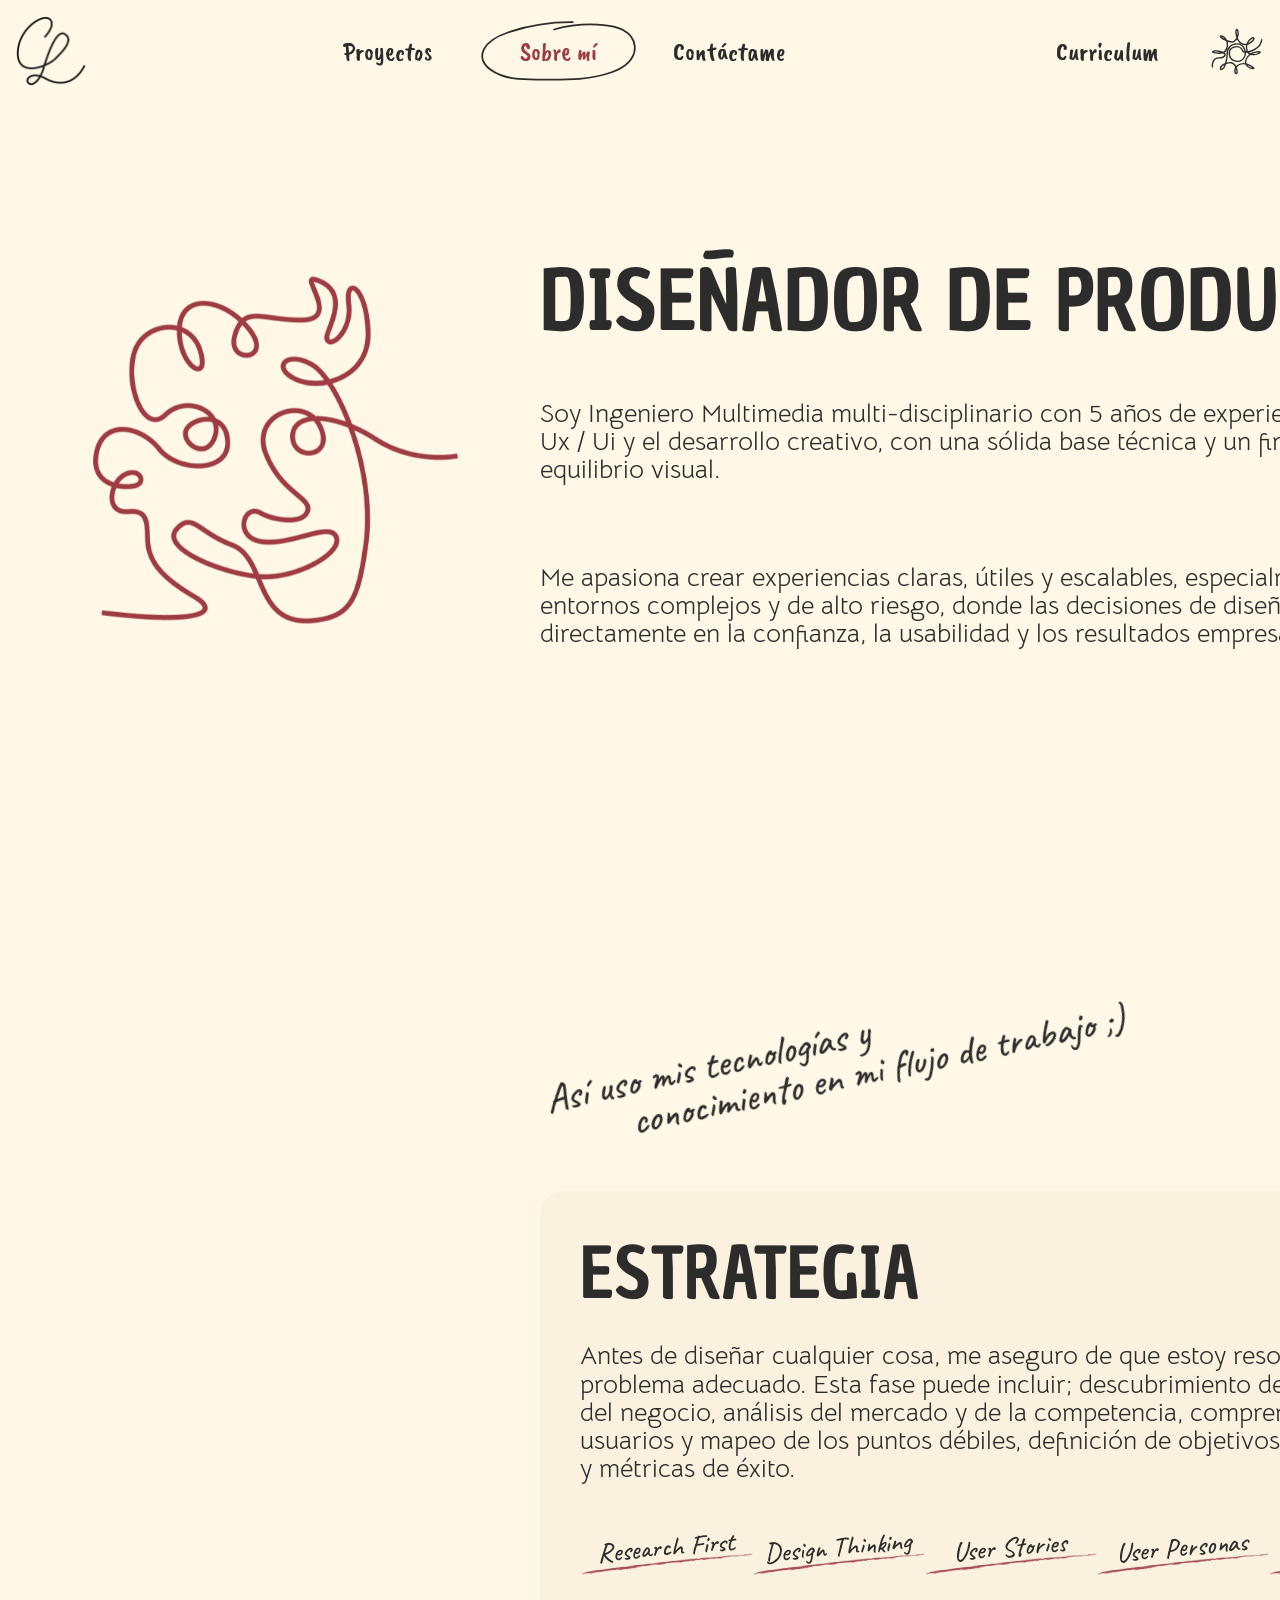
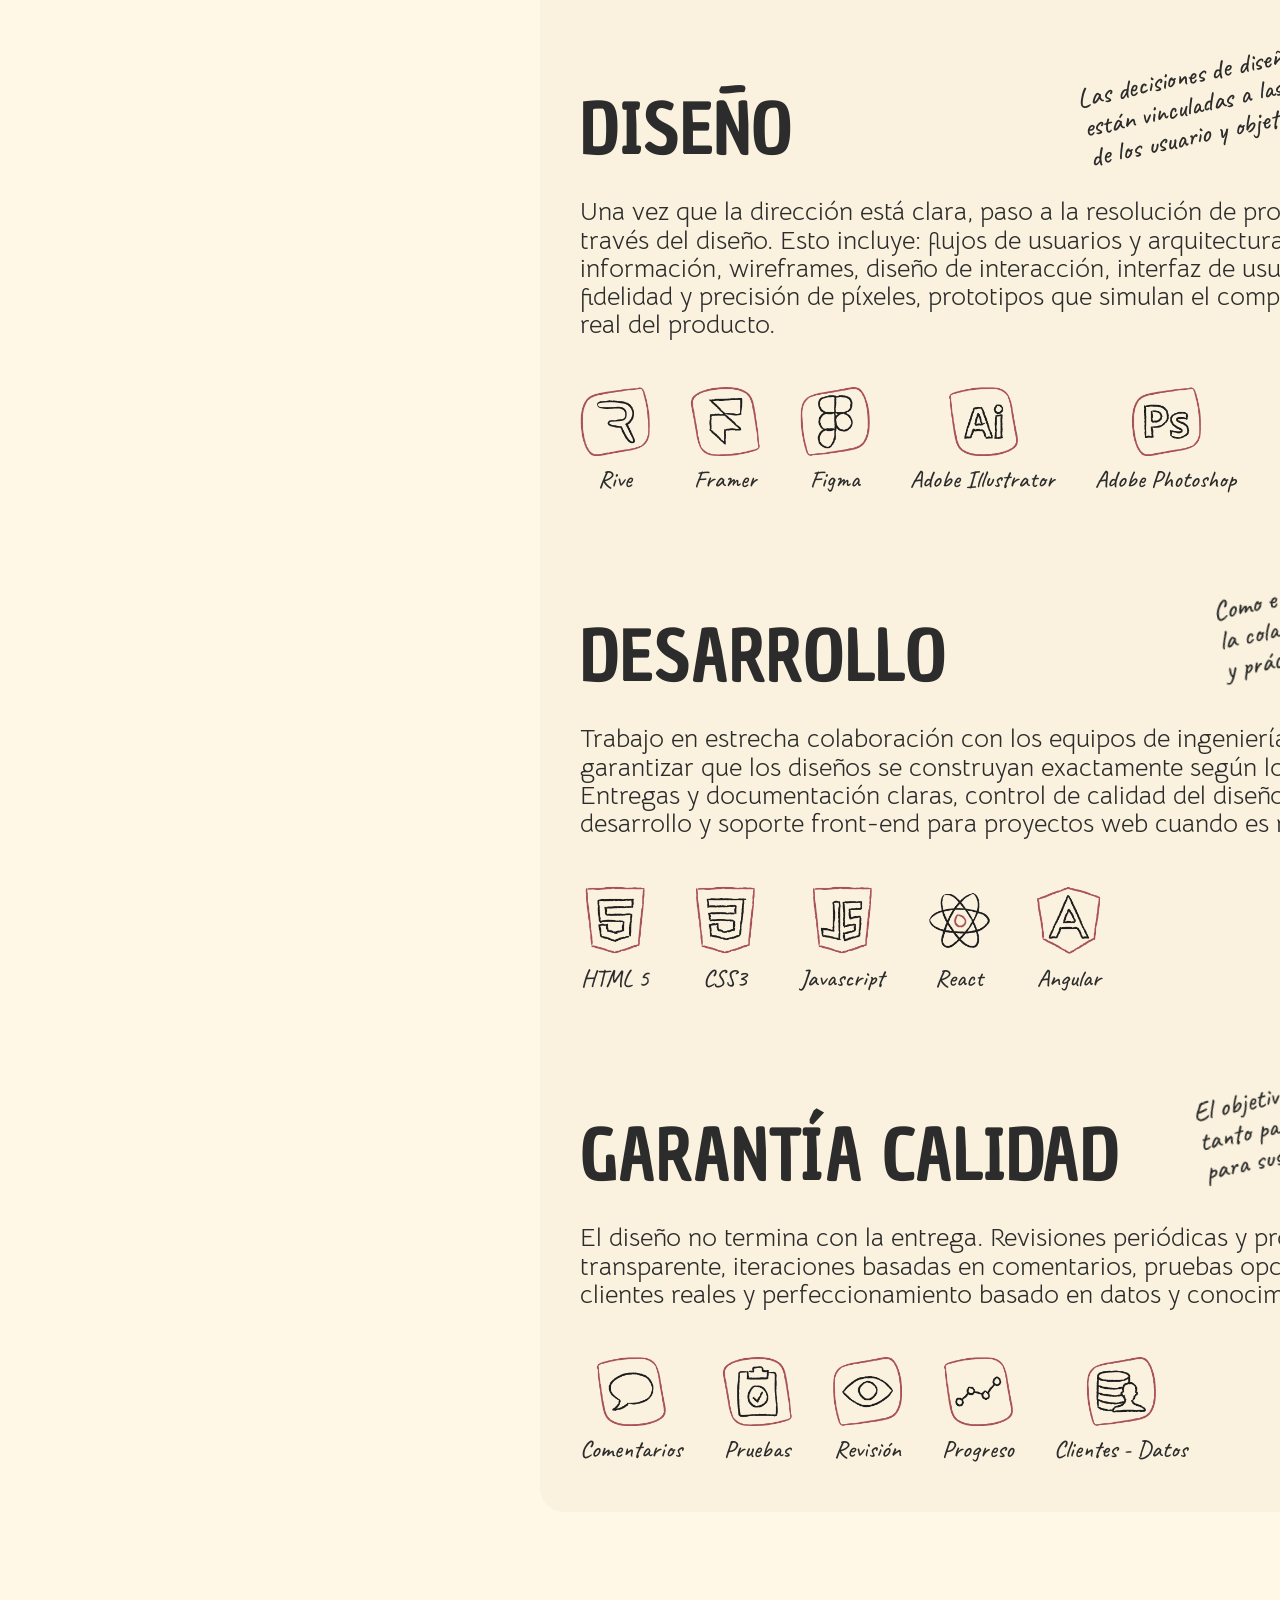
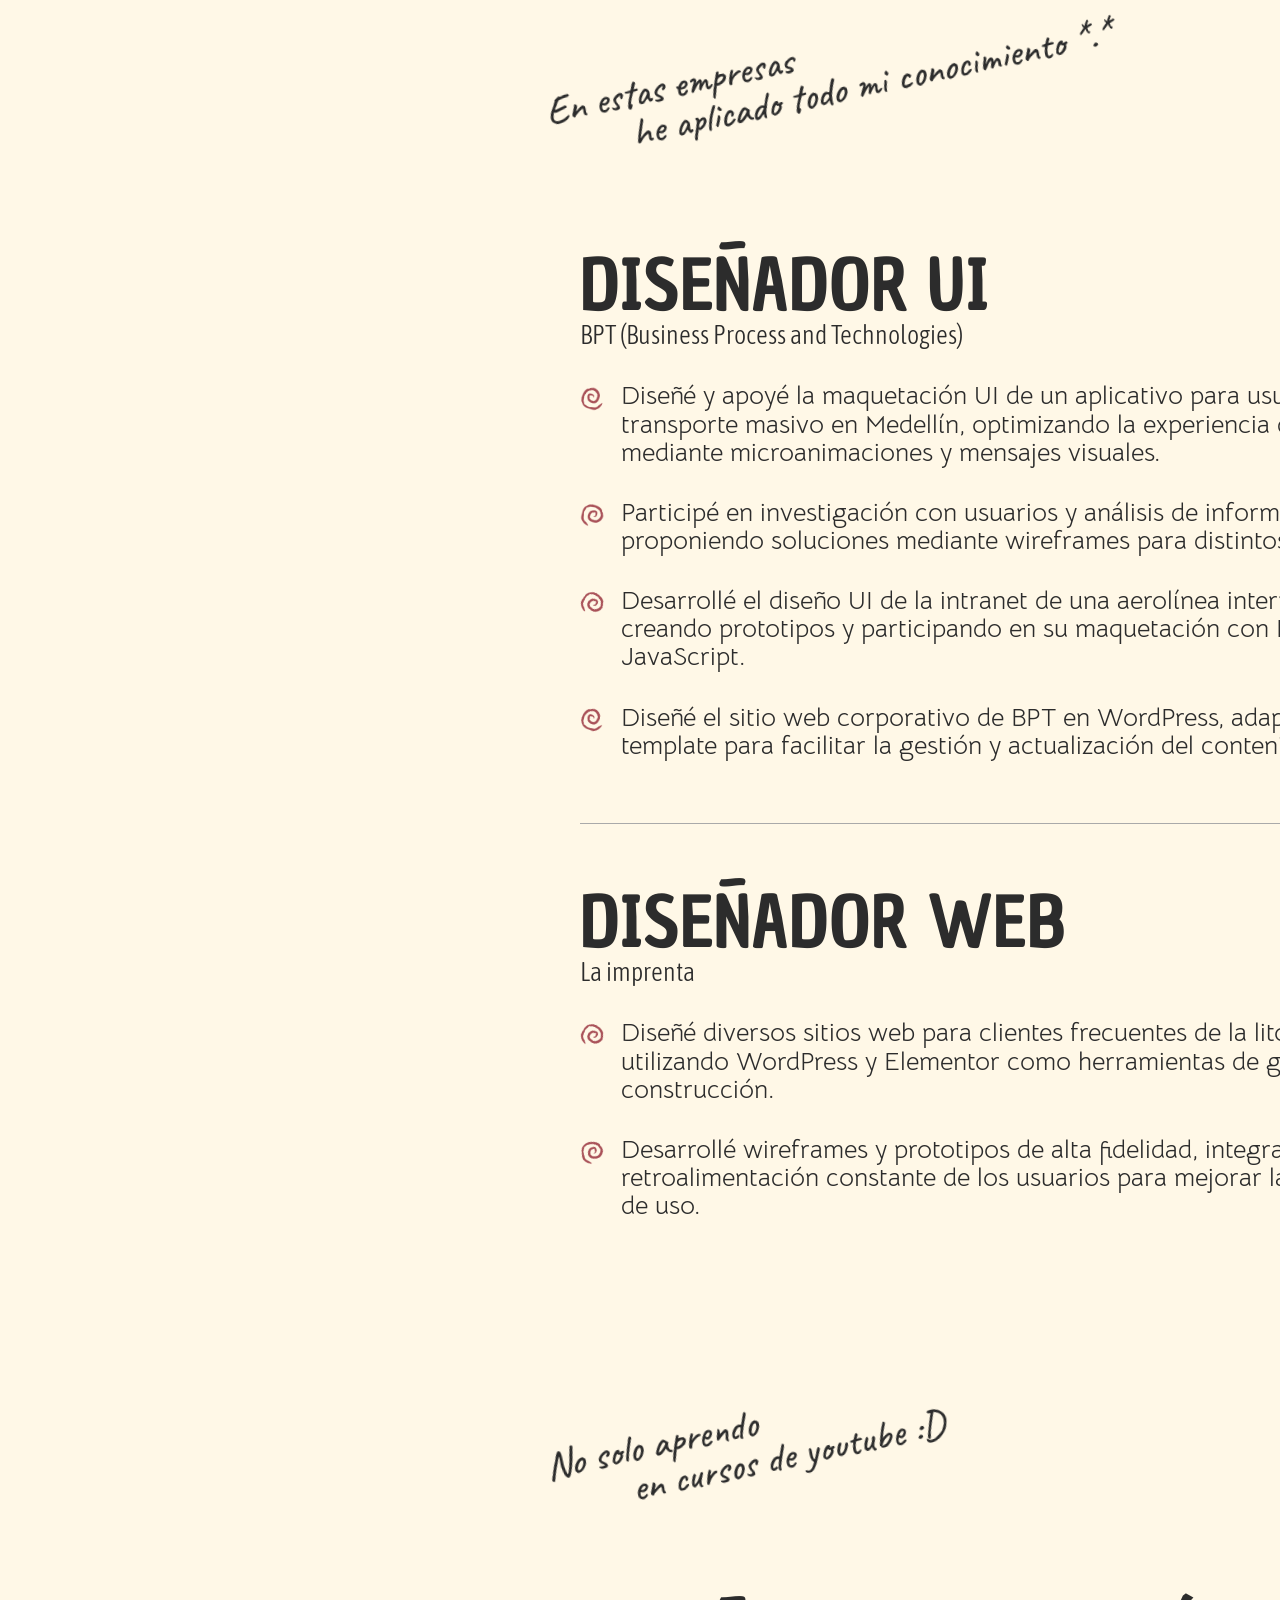
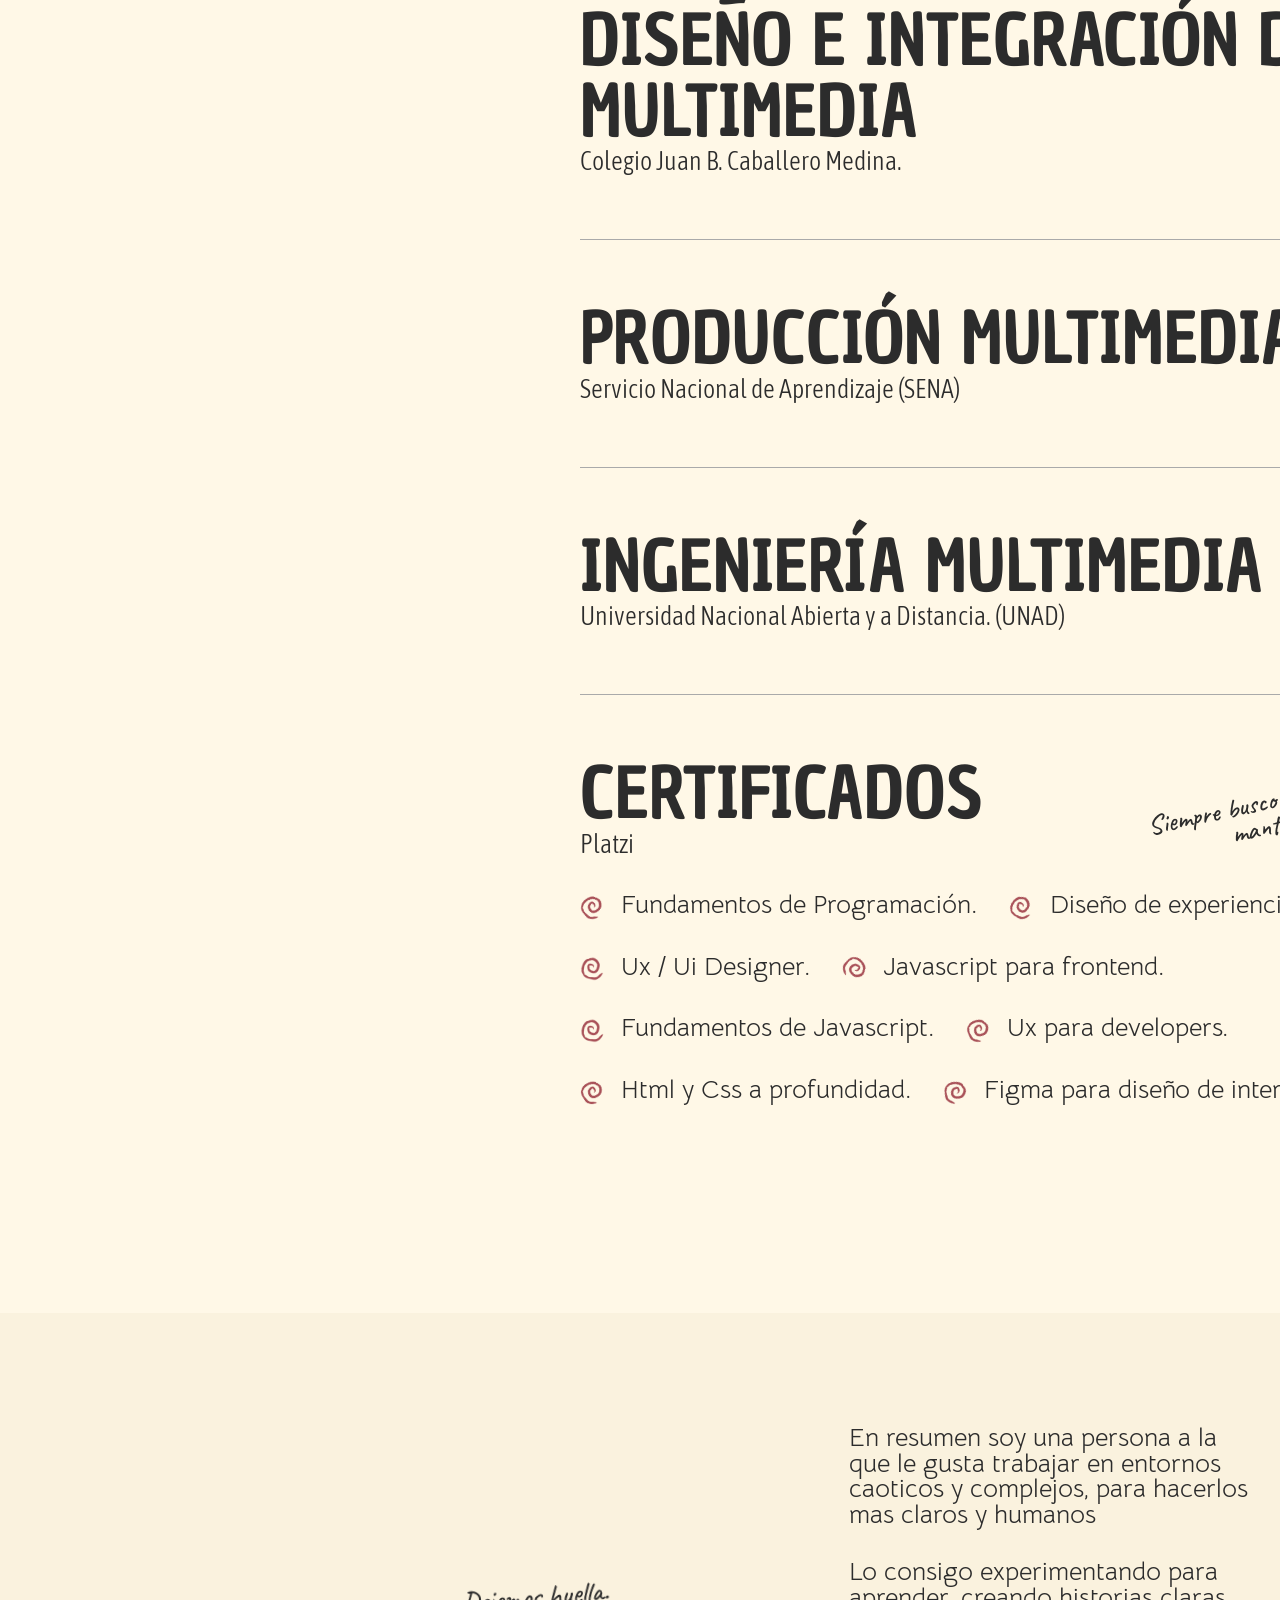
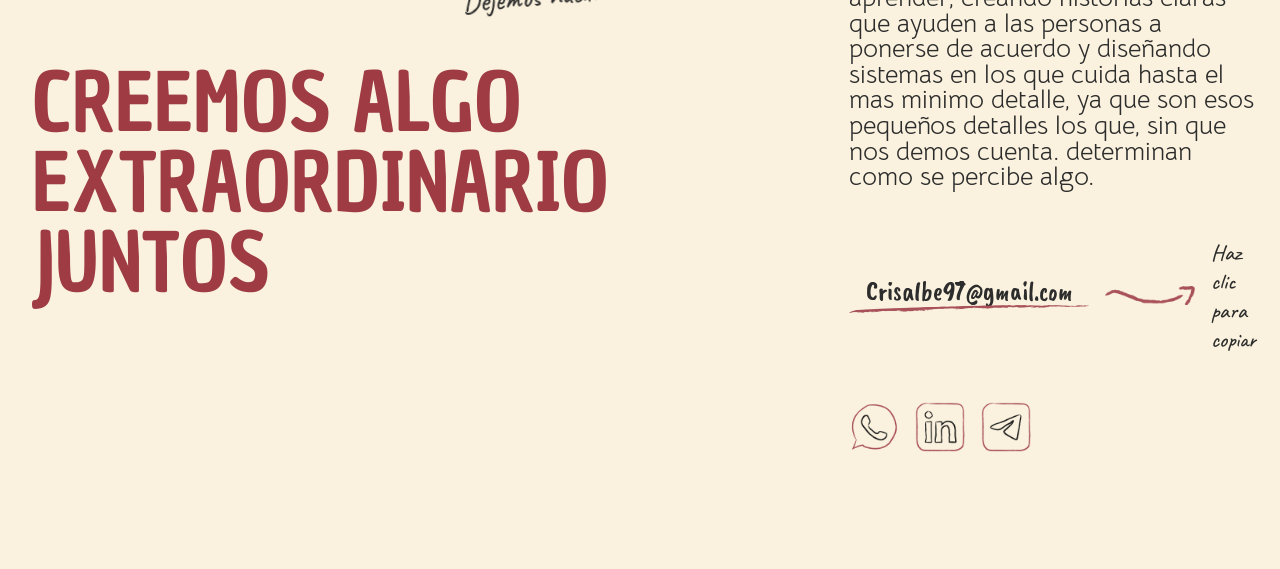
==== commit a33ff31d: "pagina de contacto" ====
--- a/about.html
+++ b/about.html
@@ -33,7 +33,7 @@
                   c49.2-18.4,97.4-42.5,134.3-79.8s61.3-89.7,55.4-141.8c-6.4-57-48.1-105.5-98.3-133.2c-50.2-27.7-108.3-37.3-165.5-42.5
                   c-140.3-12.7-283.1-0.7-418.6,37.8" />
             </svg>
-            <a href="http://">Proyectos</a>
+            <a href="./index.html">Proyectos</a>
           </li>
 
           <li class="button__svg active">
@@ -45,7 +45,7 @@
                   c49.2-18.4,97.4-42.5,134.3-79.8s61.3-89.7,55.4-141.8c-6.4-57-48.1-105.5-98.3-133.2c-50.2-27.7-108.3-37.3-165.5-42.5
                   c-140.3-12.7-283.1-0.7-418.6,37.8" />
             </svg>
-            <a href="http://">Sobre mí</a>
+            <a href="./about.html">Sobre mí</a>
           </li>
 
           <li class="button__svg">
@@ -57,7 +57,7 @@
                   c49.2-18.4,97.4-42.5,134.3-79.8s61.3-89.7,55.4-141.8c-6.4-57-48.1-105.5-98.3-133.2c-50.2-27.7-108.3-37.3-165.5-42.5
                   c-140.3-12.7-283.1-0.7-418.6,37.8" />
             </svg>
-            <a href="http://">Contáctame</a>
+            <a href="./contact.html">Contáctame</a>
           </li>
         </ul>
       </nav>
--- a/assets/css/style.css
+++ b/assets/css/style.css
@@ -31,15 +31,17 @@
   right: 0;
   z-index: 100;
   padding: 1rem 1rem;
-  -webkit-transition: -webkit-transform .5s ease-in-out;
-  transition: -webkit-transform .5s ease-in-out;
-  transition: transform .5s ease-in-out;
-  transition: transform .5s ease-in-out, -webkit-transform .5s ease-in-out;
+  -webkit-transition: -webkit-transform 0.5s ease-in-out;
+  transition: -webkit-transform 0.5s ease-in-out;
+  transition: transform 0.5s ease-in-out;
+  transition:
+    transform 0.5s ease-in-out,
+    -webkit-transform 0.5s ease-in-out;
 }
 
 header.header--hidden {
   -webkit-transform: translateY(-100%);
-          transform: translateY(-100%);
+  transform: translateY(-100%);
 }
 
 header .header__container {
@@ -50,18 +52,18 @@
   display: -ms-flexbox;
   display: flex;
   -webkit-box-pack: justify;
-      -ms-flex-pack: justify;
-          justify-content: space-between;
+  -ms-flex-pack: justify;
+  justify-content: space-between;
   -webkit-box-align: center;
-      -ms-flex-align: center;
-          align-items: center;
+  -ms-flex-align: center;
+  align-items: center;
 }
 
 header .header__container img {
   width: 70px;
   height: auto;
   -o-object-fit: contain;
-     object-fit: contain;
+  object-fit: contain;
 }
 
 header .header__container nav ul {
@@ -69,8 +71,8 @@
   display: -ms-flexbox;
   display: flex;
   -webkit-box-align: center;
-      -ms-flex-align: center;
-          align-items: center;
+  -ms-flex-align: center;
+  align-items: center;
   gap: 1rem;
 }
 
@@ -79,8 +81,8 @@
   display: -ms-flexbox;
   display: flex;
   -webkit-box-align: center;
-      -ms-flex-align: center;
-          align-items: center;
+  -ms-flex-align: center;
+  align-items: center;
   gap: 1.5rem;
 }
 
@@ -89,7 +91,7 @@
 }
 
 header .header__container .header__right .lightDark:hover .lightDark--stroke {
-  stroke: #9E3B43;
+  stroke: #9e3b43;
   stroke-dashoffset: 6320;
   stroke-dasharray: 6575;
 }
@@ -100,7 +102,7 @@
 
 .buttonStroke--stroke {
   fill: transparent;
-  stroke: #2C2C2C;
+  stroke: #2c2c2c;
   stroke-width: 15;
   stroke-linecap: round;
   stroke-dashoffset: 3200;
@@ -113,7 +115,7 @@
   0% {
     stroke-dashoffset: 3200;
     -webkit-animation-timing-function: cubic-bezier(0.63, 0, 0.34, 1);
-            animation-timing-function: cubic-bezier(0.63, 0, 0.34, 1);
+    animation-timing-function: cubic-bezier(0.63, 0, 0.34, 1);
   }
   100% {
     stroke-dashoffset: 0;
@@ -124,7 +126,7 @@
   0% {
     stroke-dashoffset: 3200;
     -webkit-animation-timing-function: cubic-bezier(0.63, 0, 0.34, 1);
-            animation-timing-function: cubic-bezier(0.63, 0, 0.34, 1);
+    animation-timing-function: cubic-bezier(0.63, 0, 0.34, 1);
   }
   100% {
     stroke-dashoffset: 0;
@@ -135,7 +137,7 @@
   0% {
     stroke-dashoffset: 0;
     -webkit-animation-timing-function: cubic-bezier(0.63, 0, 0.34, 1);
-            animation-timing-function: cubic-bezier(0.63, 0, 0.34, 1);
+    animation-timing-function: cubic-bezier(0.63, 0, 0.34, 1);
   }
   100% {
     stroke-dashoffset: -3200;
@@ -146,7 +148,7 @@
   0% {
     stroke-dashoffset: 0;
     -webkit-animation-timing-function: cubic-bezier(0.63, 0, 0.34, 1);
-            animation-timing-function: cubic-bezier(0.63, 0, 0.34, 1);
+    animation-timing-function: cubic-bezier(0.63, 0, 0.34, 1);
   }
   100% {
     stroke-dashoffset: -3200;
@@ -159,7 +161,7 @@
 
 .lightDark--stroke {
   fill: transparent;
-  stroke: #2C2C2C;
+  stroke: #2c2c2c;
   stroke-width: 25;
   stroke-linecap: round;
   stroke-dashoffset: -190;
@@ -174,13 +176,13 @@
 
 .phonePortfolio .phonePortfolio--stroke {
   fill: transparent;
-  stroke: #9E3B43;
+  stroke: #9e3b43;
   stroke-width: 4;
   stroke-linecap: round;
   stroke-dashoffset: -6425;
   stroke-dasharray: 6425;
   -webkit-animation: drawPhoneOut 2s cubic-bezier(0.63, 0, 0.34, 1) forwards;
-          animation: drawPhoneOut 2s cubic-bezier(0.63, 0, 0.34, 1) forwards;
+  animation: drawPhoneOut 2s cubic-bezier(0.63, 0, 0.34, 1) forwards;
 }
 
 @-webkit-keyframes drawPhoneIn {
@@ -225,13 +227,13 @@
 
 .desktopPortfolio .desktopPortfolio--stroke {
   fill: transparent;
-  stroke: #9E3B43;
+  stroke: #9e3b43;
   stroke-width: 4;
   stroke-linecap: round;
   stroke-dashoffset: -8450;
   stroke-dasharray: 8450;
   -webkit-animation: drawDesktopOut 2s cubic-bezier(0.63, 0, 0.34, 1) forwards;
-          animation: drawDesktopOut 2s cubic-bezier(0.63, 0, 0.34, 1) forwards;
+  animation: drawDesktopOut 2s cubic-bezier(0.63, 0, 0.34, 1) forwards;
 }
 
 @-webkit-keyframes drawDesktopIn {
@@ -271,25 +273,25 @@
 }
 
 .button__svg--hover:hover .buttonStroke--stroke {
-  -webkit-animation: drawLineIn .4s linear forwards;
-          animation: drawLineIn .4s linear forwards;
+  -webkit-animation: drawLineIn 0.4s linear forwards;
+  animation: drawLineIn 0.4s linear forwards;
 }
 
 .button__svg--hover:hover a {
-  color: #9E3B43;
+  color: #9e3b43;
 }
 
 .button__svg--hover:hover.button__svg--curriculum a {
-  color: #FFF8E7;
+  color: #fff8e7;
 }
 
 .button__svg--hover:hover.button__svg--curriculum .buttonStroke--stroke {
-  fill: #9E3B43;
+  fill: #9e3b43;
 }
 
 .button__svg--hover:not(:hover) .buttonStroke--stroke {
-  -webkit-animation: drawLineOut .4s linear forwards;
-          animation: drawLineOut .4s linear forwards;
+  -webkit-animation: drawLineOut 0.4s linear forwards;
+  animation: drawLineOut 0.4s linear forwards;
 }
 
 .button__svg {
@@ -309,9 +311,9 @@
   font-family: caveatBrush;
   font-size: 1.6rem;
   -webkit-transform: translate(-50%, -50%);
-          transform: translate(-50%, -50%);
-  -webkit-transition: color .3s ease-in-out;
-  transition: color .3s ease-in-out;
+  transform: translate(-50%, -50%);
+  -webkit-transition: color 0.3s ease-in-out;
+  transition: color 0.3s ease-in-out;
 }
 
 .button__svg.active {
@@ -319,7 +321,7 @@
 }
 
 .button__svg.active a {
-  color: #9E3B43;
+  color: #9e3b43;
 }
 
 .button__svg.active .buttonStroke--stroke {
@@ -337,7 +339,7 @@
   right: -50px;
   top: 10px;
   -webkit-transform: rotate(-15deg);
-          transform: rotate(-15deg);
+  transform: rotate(-15deg);
 }
 
 .itemUnderlined {
@@ -346,13 +348,13 @@
   display: flex;
   -webkit-box-orient: vertical;
   -webkit-box-direction: normal;
-      -ms-flex-direction: column;
-          flex-direction: column;
+  -ms-flex-direction: column;
+  flex-direction: column;
   -webkit-box-align: center;
-      -ms-flex-align: center;
-          align-items: center;
+  -ms-flex-align: center;
+  align-items: center;
   -webkit-transform: rotate(-5deg);
-          transform: rotate(-5deg);
+  transform: rotate(-5deg);
 }
 
 .itemUnderlined span {
@@ -376,8 +378,8 @@
   display: -ms-flexbox;
   display: flex;
   -webkit-box-align: center;
-      -ms-flex-align: center;
-          align-items: center;
+  -ms-flex-align: center;
+  align-items: center;
   gap: 15rem;
 }
 
@@ -386,19 +388,19 @@
   display: -ms-flexbox;
   display: flex;
   -webkit-box-align: end;
-      -ms-flex-align: end;
-          align-items: end;
-  -webkit-box-orient: vertical;
-  -webkit-box-direction: normal;
-      -ms-flex-direction: column;
-          flex-direction: column;
+  -ms-flex-align: end;
+  align-items: end;
+  -webkit-box-orient: vertical;
+  -webkit-box-direction: normal;
+  -ms-flex-direction: column;
+  flex-direction: column;
   gap: 3rem;
 }
 
 footer .container .footer__izq .footer__print {
   position: relative;
   -webkit-transform: rotate(-5deg);
-          transform: rotate(-5deg);
+  transform: rotate(-5deg);
 }
 
 footer .container .footer__izq .footer__print .footer__fingerPrint {
@@ -411,9 +413,9 @@
   background-repeat: no-repeat;
   background-position: center;
   -webkit-animation: fingerprint 0.5s steps(1) infinite;
-          animation: fingerprint 0.5s steps(1) infinite;
+  animation: fingerprint 0.5s steps(1) infinite;
   -webkit-transform: rotate(-25deg);
-          transform: rotate(-25deg);
+  transform: rotate(-25deg);
 }
 
 @-webkit-keyframes fingerprint {
@@ -456,7 +458,7 @@
 footer .container .footer__izq h2 {
   font-size: 5rem;
   line-height: 1;
-  color: #9E3B43;
+  color: #9e3b43;
 }
 
 footer .container .footer__der {
@@ -465,8 +467,8 @@
   display: flex;
   -webkit-box-orient: vertical;
   -webkit-box-direction: normal;
-      -ms-flex-direction: column;
-          flex-direction: column;
+  -ms-flex-direction: column;
+  flex-direction: column;
   gap: 3rem;
 }
 
@@ -476,8 +478,8 @@
   display: flex;
   -webkit-box-orient: vertical;
   -webkit-box-direction: normal;
-      -ms-flex-direction: column;
-          flex-direction: column;
+  -ms-flex-direction: column;
+  flex-direction: column;
   gap: 2rem;
 }
 
@@ -490,8 +492,8 @@
   display: -ms-flexbox;
   display: flex;
   -webkit-box-align: center;
-      -ms-flex-align: center;
-          align-items: center;
+  -ms-flex-align: center;
+  align-items: center;
   gap: 1rem;
 }
 
@@ -512,7 +514,7 @@
 
 footer .container .footer__der .footer__cta .arrowImg {
   -o-object-fit: contain;
-     object-fit: contain;
+  object-fit: contain;
   width: 90px;
   height: auto;
 }
@@ -533,23 +535,29 @@
   width: 50px;
 }
 
-footer .container .footer__der .footer__social .wpp, footer .container .footer__der .footer__social .linkedin, footer .container .footer__der .footer__social .telegram {
+footer .container .footer__der .footer__social .wpp,
+footer .container .footer__der .footer__social .linkedin,
+footer .container .footer__der .footer__social .telegram {
   position: relative;
 }
 
-footer .container .footer__der .footer__social .wpp:hover img:first-child, footer .container .footer__der .footer__social .linkedin:hover img:first-child, footer .container .footer__der .footer__social .telegram:hover img:first-child {
+footer .container .footer__der .footer__social .wpp:hover img:first-child,
+footer .container .footer__der .footer__social .linkedin:hover img:first-child,
+footer .container .footer__der .footer__social .telegram:hover img:first-child {
   opacity: 1;
 }
 
-footer .container .footer__der .footer__social .wpp img:first-child, footer .container .footer__der .footer__social .linkedin img:first-child, footer .container .footer__der .footer__social .telegram img:first-child {
+footer .container .footer__der .footer__social .wpp img:first-child,
+footer .container .footer__der .footer__social .linkedin img:first-child,
+footer .container .footer__der .footer__social .telegram img:first-child {
   position: absolute;
   top: 0;
   left: 0;
   opacity: 0;
   -webkit-transform: translateY(-50%, -50%);
-          transform: translateY(-50%, -50%);
-  -webkit-transition: opacity .2s ease;
-  transition: opacity .2s ease;
+  transform: translateY(-50%, -50%);
+  -webkit-transition: opacity 0.2s ease;
+  transition: opacity 0.2s ease;
 }
 
 .hero {
@@ -558,8 +566,8 @@
   display: -ms-flexbox;
   display: flex;
   -webkit-box-align: center;
-      -ms-flex-align: center;
-          align-items: center;
+  -ms-flex-align: center;
+  align-items: center;
   gap: 2.5rem;
 }
 
@@ -570,7 +578,7 @@
 }
 
 .hero h1 span {
-  color: #9E3B43;
+  color: #9e3b43;
 }
 
 .hero img {
@@ -583,8 +591,8 @@
   display: flex;
   -webkit-box-orient: vertical;
   -webkit-box-direction: normal;
-      -ms-flex-direction: column;
-          flex-direction: column;
+  -ms-flex-direction: column;
+  flex-direction: column;
   gap: 5rem;
 }
 
@@ -593,11 +601,11 @@
   display: -ms-flexbox;
   display: flex;
   -webkit-box-align: center;
-      -ms-flex-align: center;
-          align-items: center;
+  -ms-flex-align: center;
+  align-items: center;
   -webkit-box-pack: space-evenly;
-      -ms-flex-pack: space-evenly;
-          justify-content: space-evenly;
+  -ms-flex-pack: space-evenly;
+  justify-content: space-evenly;
   background-color: #faf2de;
   padding: 2.5rem 2rem;
   border-radius: 1.5rem;
@@ -605,22 +613,22 @@
 
 .projects .project.out .phonePortfolio--stroke {
   -webkit-animation: drawPhoneOut 2s cubic-bezier(0.63, 0, 0.34, 1) forwards;
-          animation: drawPhoneOut 2s cubic-bezier(0.63, 0, 0.34, 1) forwards;
+  animation: drawPhoneOut 2s cubic-bezier(0.63, 0, 0.34, 1) forwards;
 }
 
 .projects .project.out .desktopPortfolio--stroke {
   -webkit-animation: drawDesktopOut 2s cubic-bezier(0.63, 0, 0.34, 1) forwards;
-          animation: drawDesktopOut 2s cubic-bezier(0.63, 0, 0.34, 1) forwards;
+  animation: drawDesktopOut 2s cubic-bezier(0.63, 0, 0.34, 1) forwards;
 }
 
 .projects .project.visible .phonePortfolio--stroke {
   -webkit-animation: drawPhoneIn 2s cubic-bezier(0.63, 0, 0.34, 1) forwards;
-          animation: drawPhoneIn 2s cubic-bezier(0.63, 0, 0.34, 1) forwards;
+  animation: drawPhoneIn 2s cubic-bezier(0.63, 0, 0.34, 1) forwards;
 }
 
 .projects .project.visible .desktopPortfolio--stroke {
   -webkit-animation: drawDesktopIn 2s cubic-bezier(0.63, 0, 0.34, 1) forwards;
-          animation: drawDesktopIn 2s cubic-bezier(0.63, 0, 0.34, 1) forwards;
+  animation: drawDesktopIn 2s cubic-bezier(0.63, 0, 0.34, 1) forwards;
 }
 
 .projects .project .project__izq {
@@ -629,8 +637,8 @@
   display: flex;
   -webkit-box-orient: vertical;
   -webkit-box-direction: normal;
-      -ms-flex-direction: column;
-          flex-direction: column;
+  -ms-flex-direction: column;
+  flex-direction: column;
   gap: 3rem;
 }
 
@@ -640,8 +648,8 @@
   display: flex;
   -webkit-box-orient: vertical;
   -webkit-box-direction: normal;
-      -ms-flex-direction: column;
-          flex-direction: column;
+  -ms-flex-direction: column;
+  flex-direction: column;
   gap: 1rem;
 }
 
@@ -663,8 +671,8 @@
   display: flex;
   -webkit-box-orient: vertical;
   -webkit-box-direction: normal;
-      -ms-flex-direction: column;
-          flex-direction: column;
+  -ms-flex-direction: column;
+  flex-direction: column;
   gap: 1.5rem;
 }
 
@@ -673,8 +681,8 @@
   display: -ms-flexbox;
   display: flex;
   -webkit-box-align: center;
-      -ms-flex-align: center;
-          align-items: center;
+  -ms-flex-align: center;
+  align-items: center;
 }
 
 .projects .project .project__izq .project__itemsCta .button__svg {
@@ -692,7 +700,7 @@
   position: absolute;
   z-index: 1;
   -webkit-transform: translate(-50%, -50%);
-          transform: translate(-50%, -50%);
+  transform: translate(-50%, -50%);
 }
 
 .projects .project .project__der .phonePortfolio,
@@ -733,14 +741,14 @@
   display: flex;
   -webkit-box-orient: vertical;
   -webkit-box-direction: normal;
-      -ms-flex-direction: column;
-          flex-direction: column;
+  -ms-flex-direction: column;
+  flex-direction: column;
   gap: 5rem;
 }
 
 .containerAbout .sections .section .section__msg {
   -webkit-transform: rotate(-12deg);
-          transform: rotate(-12deg);
+  transform: rotate(-12deg);
   margin-bottom: 8rem;
 }
 
@@ -788,7 +796,7 @@
 .containerAbout .sections .section .divider {
   width: 100%;
   height: 1px;
-  background-color: #AAAAAA;
+  background-color: #aaaaaa;
 }
 
 .containerAbout .sections .section .section__container {
@@ -800,8 +808,8 @@
   display: flex;
   -webkit-box-orient: vertical;
   -webkit-box-direction: normal;
-      -ms-flex-direction: column;
-          flex-direction: column;
+  -ms-flex-direction: column;
+  flex-direction: column;
   gap: 8rem;
 }
 
@@ -812,11 +820,11 @@
   display: flex;
   -webkit-box-orient: vertical;
   -webkit-box-direction: normal;
-      -ms-flex-direction: column;
-          flex-direction: column;
+  -ms-flex-direction: column;
+  flex-direction: column;
   -webkit-box-pack: center;
-      -ms-flex-pack: center;
-          justify-content: center;
+  -ms-flex-pack: center;
+  justify-content: center;
   gap: 3rem;
 }
 
@@ -831,9 +839,15 @@
   line-height: 1.2;
 }
 
+.containerContact .contactInfo  .section-title h1 {
+  font-size: 4rem;
+  line-height: 1.1;
+  font-weight: 700;
+}
+
 .containerAbout .sections .section.about .about__typing h2:last-child {
-  -webkit-animation: flicker .7s infinite;
-          animation: flicker .7s infinite;
+  -webkit-animation: flicker 0.7s infinite;
+  animation: flicker 0.7s infinite;
 }
 
 @-webkit-keyframes flicker {
@@ -860,170 +874,322 @@
   display: flex;
   -webkit-box-orient: vertical;
   -webkit-box-direction: normal;
-      -ms-flex-direction: column;
-          flex-direction: column;
+  -ms-flex-direction: column;
+  flex-direction: column;
   gap: 5rem;
 }
 
-.containerAbout .sections .section.methods .section__container .methods__method {
-  display: -webkit-box;
-  display: -ms-flexbox;
-  display: flex;
-  -webkit-box-orient: vertical;
-  -webkit-box-direction: normal;
-      -ms-flex-direction: column;
-          flex-direction: column;
+.containerAbout
+  .sections
+  .section.methods
+  .section__container
+  .methods__method {
+  display: -webkit-box;
+  display: -ms-flexbox;
+  display: flex;
+  -webkit-box-orient: vertical;
+  -webkit-box-direction: normal;
+  -ms-flex-direction: column;
+  flex-direction: column;
   gap: 3rem;
 }
 
-.containerAbout .sections .section.methods .section__container .methods__method .methods__info {
-  display: -webkit-box;
-  display: -ms-flexbox;
-  display: flex;
-  -webkit-box-orient: vertical;
-  -webkit-box-direction: normal;
-      -ms-flex-direction: column;
-          flex-direction: column;
+.containerAbout
+  .sections
+  .section.methods
+  .section__container
+  .methods__method
+  .methods__info {
+  display: -webkit-box;
+  display: -ms-flexbox;
+  display: flex;
+  -webkit-box-orient: vertical;
+  -webkit-box-direction: normal;
+  -ms-flex-direction: column;
+  flex-direction: column;
   gap: 2rem;
 }
 
-.containerAbout .sections .section.methods .section__container .methods__method.strategy .section__title .section__msg {
+.containerAbout
+  .sections
+  .section.methods
+  .section__container
+  .methods__method.strategy
+  .section__title
+  .section__msg {
   top: -1rem;
 }
 
-.containerAbout .sections .section.methods .section__container .methods__method.strategy .section__title .section__msg p:last-child {
+.containerAbout
+  .sections
+  .section.methods
+  .section__container
+  .methods__method.strategy
+  .section__title
+  .section__msg
+  p:last-child {
   margin-left: 2.5rem;
 }
 
-.containerAbout .sections .section.methods .section__container .methods__method.design .section__title .section__msg, .containerAbout .sections .section.methods .section__container .methods__method.develop .section__title .section__msg, .containerAbout .sections .section.methods .section__container .methods__method.quality .section__title .section__msg {
+.containerAbout
+  .sections
+  .section.methods
+  .section__container
+  .methods__method.design
+  .section__title
+  .section__msg,
+.containerAbout
+  .sections
+  .section.methods
+  .section__container
+  .methods__method.develop
+  .section__title
+  .section__msg,
+.containerAbout
+  .sections
+  .section.methods
+  .section__container
+  .methods__method.quality
+  .section__title
+  .section__msg {
   top: -3rem;
 }
 
-.containerAbout .sections .section.methods .section__container .methods__method.design .section__title .section__msg p, .containerAbout .sections .section.methods .section__container .methods__method.develop .section__title .section__msg p, .containerAbout .sections .section.methods .section__container .methods__method.quality .section__title .section__msg p {
+.containerAbout
+  .sections
+  .section.methods
+  .section__container
+  .methods__method.design
+  .section__title
+  .section__msg
+  p,
+.containerAbout
+  .sections
+  .section.methods
+  .section__container
+  .methods__method.develop
+  .section__title
+  .section__msg
+  p,
+.containerAbout
+  .sections
+  .section.methods
+  .section__container
+  .methods__method.quality
+  .section__title
+  .section__msg
+  p {
   margin-left: 0;
   margin-top: 0;
 }
 
-.containerAbout .sections .section.methods .section__container .methods__method .methods__elements {
-  display: -webkit-box;
-  display: -ms-flexbox;
-  display: flex;
-}
-
-.containerAbout .sections .section.methods .section__container .methods__method .methods__elements.icons {
+.containerAbout
+  .sections
+  .section.methods
+  .section__container
+  .methods__method
+  .methods__elements {
+  display: -webkit-box;
+  display: -ms-flexbox;
+  display: flex;
+}
+
+.containerAbout
+  .sections
+  .section.methods
+  .section__container
+  .methods__method
+  .methods__elements.icons {
   gap: 2.5rem;
 }
 
-.containerAbout .sections .section.methods .section__container .methods__method .methods__elements .methods__elementsIcons {
-  display: -webkit-box;
-  display: -ms-flexbox;
-  display: flex;
-  -webkit-box-orient: vertical;
-  -webkit-box-direction: normal;
-      -ms-flex-direction: column;
-          flex-direction: column;
+.containerAbout
+  .sections
+  .section.methods
+  .section__container
+  .methods__method
+  .methods__elements
+  .methods__elementsIcons {
+  display: -webkit-box;
+  display: -ms-flexbox;
+  display: flex;
+  -webkit-box-orient: vertical;
+  -webkit-box-direction: normal;
+  -ms-flex-direction: column;
+  flex-direction: column;
   -webkit-box-align: center;
-      -ms-flex-align: center;
-          align-items: center;
-  gap: .5rem;
-}
-
-.containerAbout .sections .section.methods .section__container .methods__method .methods__elements .methods__elementsIcons img {
+  -ms-flex-align: center;
+  align-items: center;
+  gap: 0.5rem;
+}
+
+.containerAbout
+  .sections
+  .section.methods
+  .section__container
+  .methods__method
+  .methods__elements
+  .methods__elementsIcons
+  img {
   width: 70px;
   -o-object-fit: contain;
-     object-fit: contain;
-}
-
-.containerAbout .sections .section.methods .section__container .methods__method .methods__elements .methods__elementsIcons span {
+  object-fit: contain;
+}
+
+.containerAbout
+  .sections
+  .section.methods
+  .section__container
+  .methods__method
+  .methods__elements
+  .methods__elementsIcons
+  span {
   font-size: 1.5rem;
   font-family: caveat;
 }
 
-.containerAbout .sections .section.jobs .section__container, .containerAbout .sections .section.studies .section__container {
-  background-color: transparent;
-  gap: 4rem;
-}
-
-.containerAbout .sections .section.jobs .section__container .section__exp, .containerAbout .sections .section.studies .section__container .section__exp {
-  display: -webkit-box;
-  display: -ms-flexbox;
-  display: flex;
-  -webkit-box-orient: vertical;
-  -webkit-box-direction: normal;
-      -ms-flex-direction: column;
-          flex-direction: column;
-  gap: 2rem;
-}
-
-.containerAbout .sections .section.jobs .section__container .section__exp .section__msg, .containerAbout .sections .section.studies .section__container .section__exp .section__msg {
-  top: 50%;
-  -webkit-transform: translateY(-50%) rotate(-12deg);
-          transform: translateY(-50%) rotate(-12deg);
-}
-
-.containerAbout .sections .section.jobs .section__container .section__exp .section__itemList, .containerAbout .sections .section.studies .section__container .section__exp .section__itemList {
-  display: -webkit-box;
-  display: -ms-flexbox;
-  display: flex;
-  -webkit-box-orient: vertical;
-  -webkit-box-direction: normal;
-      -ms-flex-direction: column;
-          flex-direction: column;
-  gap: 2rem;
-}
-
-.containerAbout .sections .section.jobs .section__container .section__exp .section__itemList .section__item, .containerAbout .sections .section.studies .section__container .section__exp .section__itemList .section__item {
-  display: -webkit-box;
-  display: -ms-flexbox;
-  display: flex;
-  -webkit-box-align: start;
-      -ms-flex-align: start;
-          align-items: flex-start;
-  gap: 1rem;
-}
-
-.containerAbout .sections .section.jobs .section__container .section__exp .section__itemList .section__item img, .containerAbout .sections .section.studies .section__container .section__exp .section__itemList .section__item img {
-  margin-top: .3rem;
-  width: 25px;
-  -o-object-fit: contain;
-     object-fit: contain;
-}
-
+.containerAbout .sections .section.jobs .section__container,
 .containerAbout .sections .section.studies .section__container {
   background-color: transparent;
   gap: 4rem;
 }
 
+.containerAbout .sections .section.jobs .section__container .section__exp,
 .containerAbout .sections .section.studies .section__container .section__exp {
   display: -webkit-box;
   display: -ms-flexbox;
   display: flex;
   -webkit-box-orient: vertical;
   -webkit-box-direction: normal;
-      -ms-flex-direction: column;
-          flex-direction: column;
+  -ms-flex-direction: column;
+  flex-direction: column;
   gap: 2rem;
 }
 
-.containerAbout .sections .section.studies .section__container .section__exp .section__itemList {
+.containerAbout
+  .sections
+  .section.jobs
+  .section__container
+  .section__exp
+  .section__msg,
+.containerAbout
+  .sections
+  .section.studies
+  .section__container
+  .section__exp
+  .section__msg {
+  top: 50%;
+  -webkit-transform: translateY(-50%) rotate(-12deg);
+  transform: translateY(-50%) rotate(-12deg);
+}
+
+.containerAbout
+  .sections
+  .section.jobs
+  .section__container
+  .section__exp
+  .section__itemList,
+.containerAbout
+  .sections
+  .section.studies
+  .section__container
+  .section__exp
+  .section__itemList {
+  display: -webkit-box;
+  display: -ms-flexbox;
+  display: flex;
+  -webkit-box-orient: vertical;
+  -webkit-box-direction: normal;
+  -ms-flex-direction: column;
+  flex-direction: column;
+  gap: 2rem;
+}
+
+.containerAbout
+  .sections
+  .section.jobs
+  .section__container
+  .section__exp
+  .section__itemList
+  .section__item,
+.containerAbout
+  .sections
+  .section.studies
+  .section__container
+  .section__exp
+  .section__itemList
+  .section__item {
+  display: -webkit-box;
+  display: -ms-flexbox;
+  display: flex;
+  -webkit-box-align: start;
+  -ms-flex-align: start;
+  align-items: flex-start;
+  gap: 1rem;
+}
+
+.containerAbout
+  .sections
+  .section.jobs
+  .section__container
+  .section__exp
+  .section__itemList
+  .section__item
+  img,
+.containerAbout
+  .sections
+  .section.studies
+  .section__container
+  .section__exp
+  .section__itemList
+  .section__item
+  img {
+  margin-top: 0.3rem;
+  width: 25px;
+  -o-object-fit: contain;
+  object-fit: contain;
+}
+
+.containerAbout .sections .section.studies .section__container {
+  background-color: transparent;
+  gap: 4rem;
+}
+
+.containerAbout .sections .section.studies .section__container .section__exp {
+  display: -webkit-box;
+  display: -ms-flexbox;
+  display: flex;
+  -webkit-box-orient: vertical;
+  -webkit-box-direction: normal;
+  -ms-flex-direction: column;
+  flex-direction: column;
+  gap: 2rem;
+}
+
+.containerAbout
+  .sections
+  .section.studies
+  .section__container
+  .section__exp
+  .section__itemList {
   -webkit-box-orient: horizontal;
   -webkit-box-direction: normal;
-      -ms-flex-direction: row;
-          flex-direction: row;
+  -ms-flex-direction: row;
+  flex-direction: row;
   -ms-flex-wrap: wrap;
-      flex-wrap: wrap;
+  flex-wrap: wrap;
 }
 
 * {
   -webkit-box-sizing: border-box;
-          box-sizing: border-box;
+  box-sizing: border-box;
   margin: 0;
   padding: 0;
-  color: #2C2C2C;
+  color: #2c2c2c;
 }
 
 body {
-  background-color: #FFF8E7;
+  background-color: #fff8e7;
   font-family: Bellota, sans-serif;
 }
 
@@ -1045,6 +1211,111 @@
   gap: 2.5rem;
 }
 
+.container.containerContact {
+  display: -webkit-box;
+  display: -ms-flexbox;
+  display: flex;
+  gap: 2.5rem;
+  flex-flow: row;
+  flex: 0 0 auto;
+}
+
+.container.containerContact 
+  .contactHero{
+    display: flex;
+    justify-content: center;
+    align-items: center;
+    height: 100vh;
+  }
+
+  .container.containerContact 
+  .contactHero
+  .img{
+  
+  width: 480px;
+  aspect-ratio: 1.25714 /1;
+}
+
+.container.containerContact 
+.contactInfo{
+  display: flex;
+  flex-direction: column;
+  justify-content: center;
+  gap: 40px;
+  height: 100vh;
+  
+}
+
+.containerContact .contactInfo  .info-text{
+  display: flex;
+  flex-direction: column;
+  gap: 10px;
+}   
+
+  
+.containerContact .contactInfo  .info-text h1 {
+  font-size: 4rem;
+  line-height: 1.1;
+  font-weight: 700;
+  max-width: 75%;
+}
+
+
+.containerContact .contactInfo  .info-text p {
+  font-size: 1.6rem;
+  line-height: 1.1;
+}
+
+.container.containerContact 
+.contactInfo
+.contactForm{
+  display: flex;
+  flex-direction: column;
+  gap: 24px;
+}
+
+.container.containerContact 
+.contactInfo
+.contactForm
+.formButton{
+  width: -webkit-max-content;
+  width: -moz-max-content;
+  width: max-content;
+  position: absolute;
+  top: 50%;
+  left: 50%;
+  font-family: caveatBrush;
+  font-size: 1.6rem;
+  -webkit-transform: translate(-50%, -50%);
+  transform: translate(-50%, -50%);
+  -webkit-transition: color 0.3s ease-in-out;
+  transition: color 0.3s ease-in-out;
+  background-color: transparent;
+  border: none;
+  
+}
+
+.button-start{
+  display: flex;
+  justify-content: center;
+  padding-top: 16px;
+  width: 25%;
+}
+
+.container.containerContact 
+.contactInfo
+.contactForm
+.formButton:hover{
+  color: #9e3b43;
+  cursor: pointer;
+}
+
+
+
+
+
+
+
 li {
   list-style: none;
 }
@@ -1054,7 +1325,12 @@
   list-style: none;
 }
 
-h1, h2, h3, h4, h5, h6 {
+h1,
+h2,
+h3,
+h4,
+h5,
+h6 {
   font-family: chau;
   font-weight: 100;
   margin: 0;
@@ -1064,4 +1340,36 @@
   line-height: 1;
   font-weight: 100;
 }
-/*# sourceMappingURL=style.css.map */+
+.form{
+  display: flex;
+  flex-flow: column;
+  gap: 32px;
+}
+
+input,
+textarea {
+  width: 100%;
+  background-color: transparent;
+  border: none;
+  border-bottom: 1px solid #9e3b43;
+  padding:12px 20px ;
+  font-size: 18px;
+  outline: none;
+}
+
+input::placeholder,
+textarea::placeholder {
+   font-family: caveatBrush;
+  font-size: 32px;
+  color:rgb(204, 203, 188);
+}
+
+textarea{
+  resize: none;
+}
+
+.form-group{display: flex; gap:24px ;}
+
+
+/*# sourceMappingURL=style.css.map */
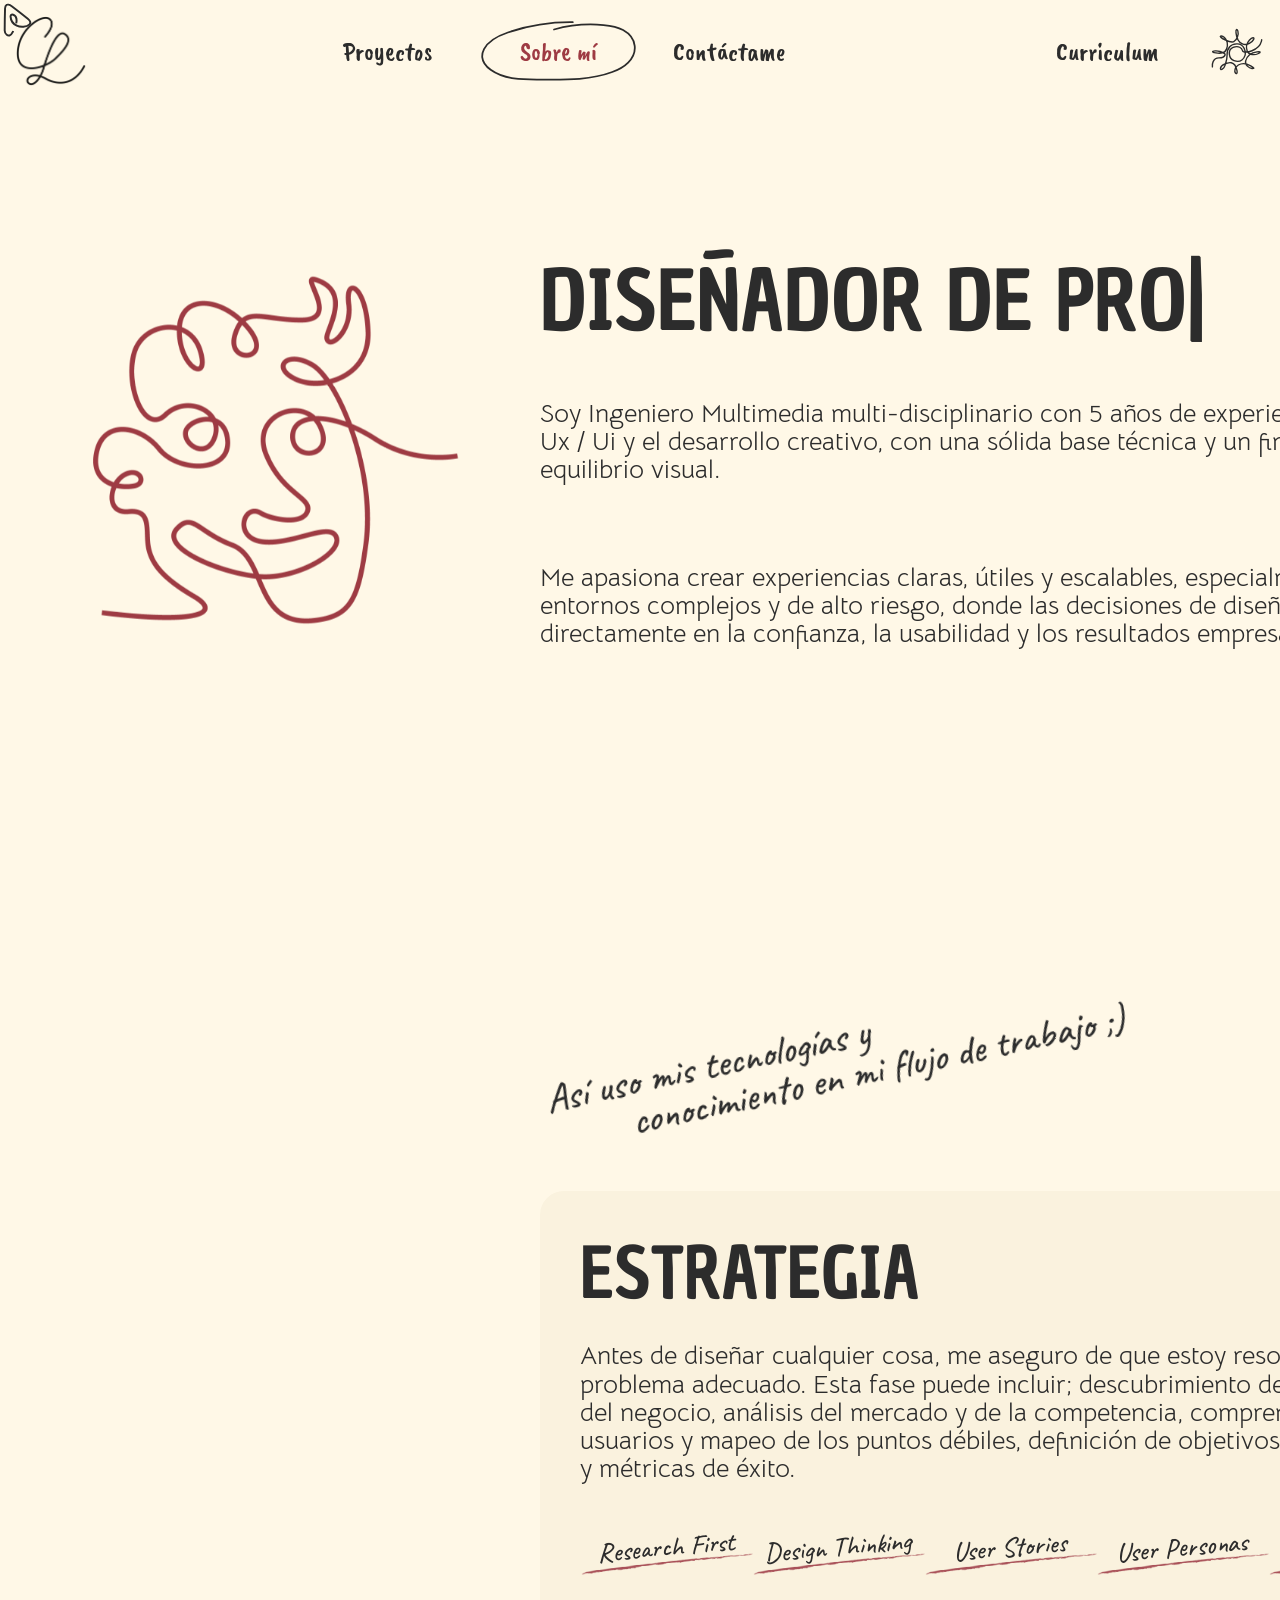
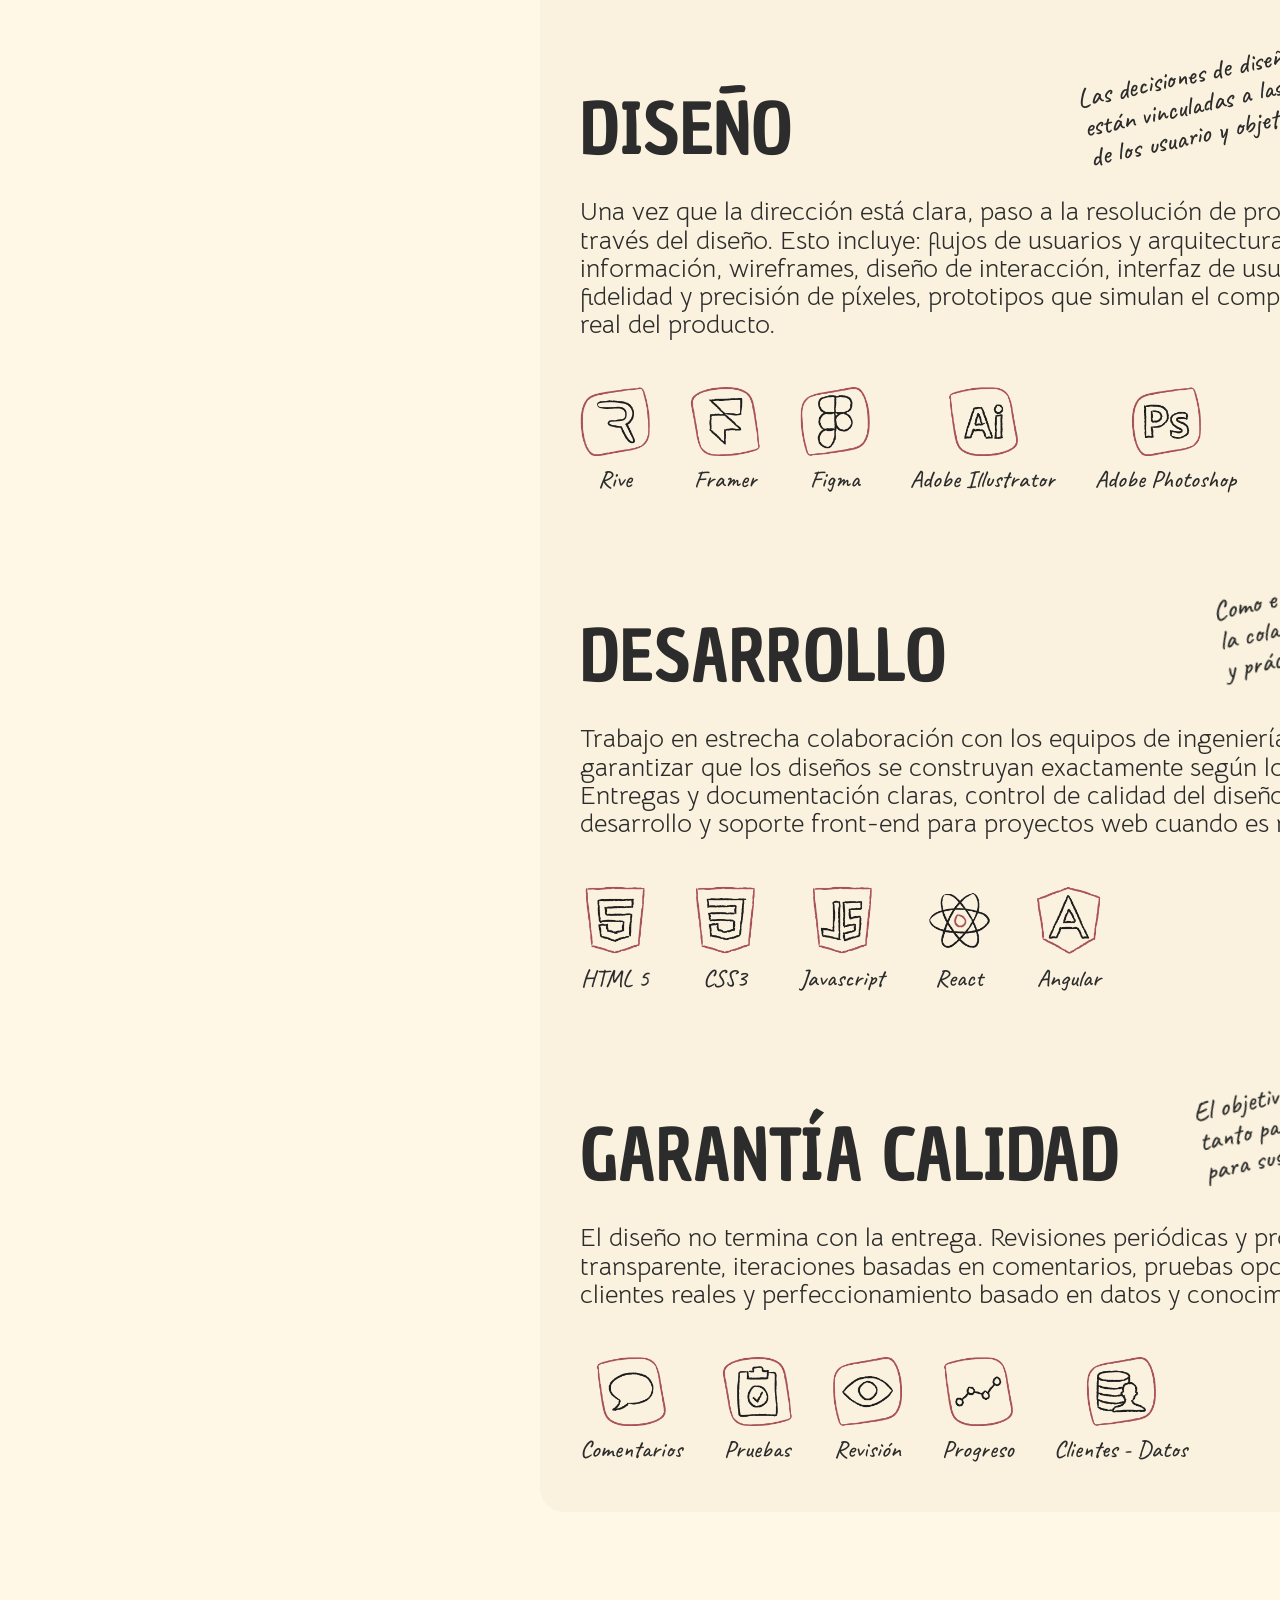
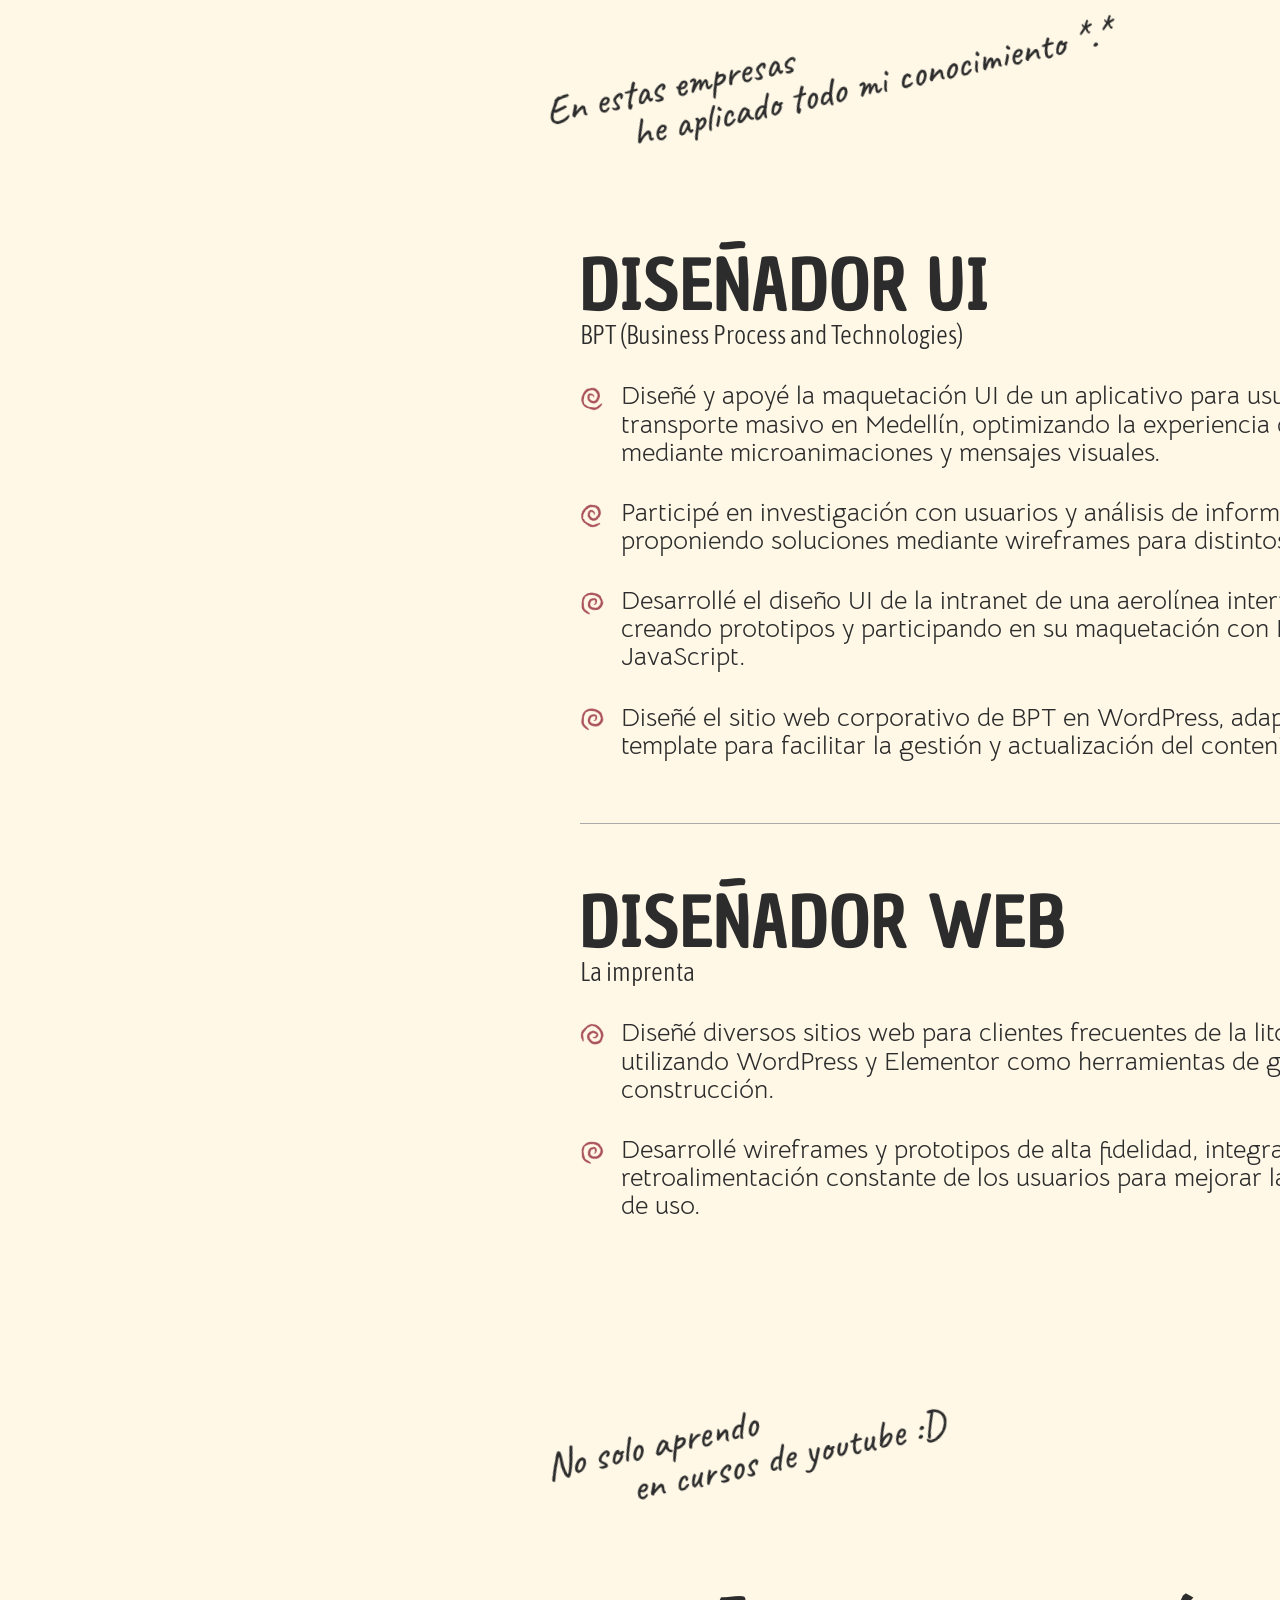
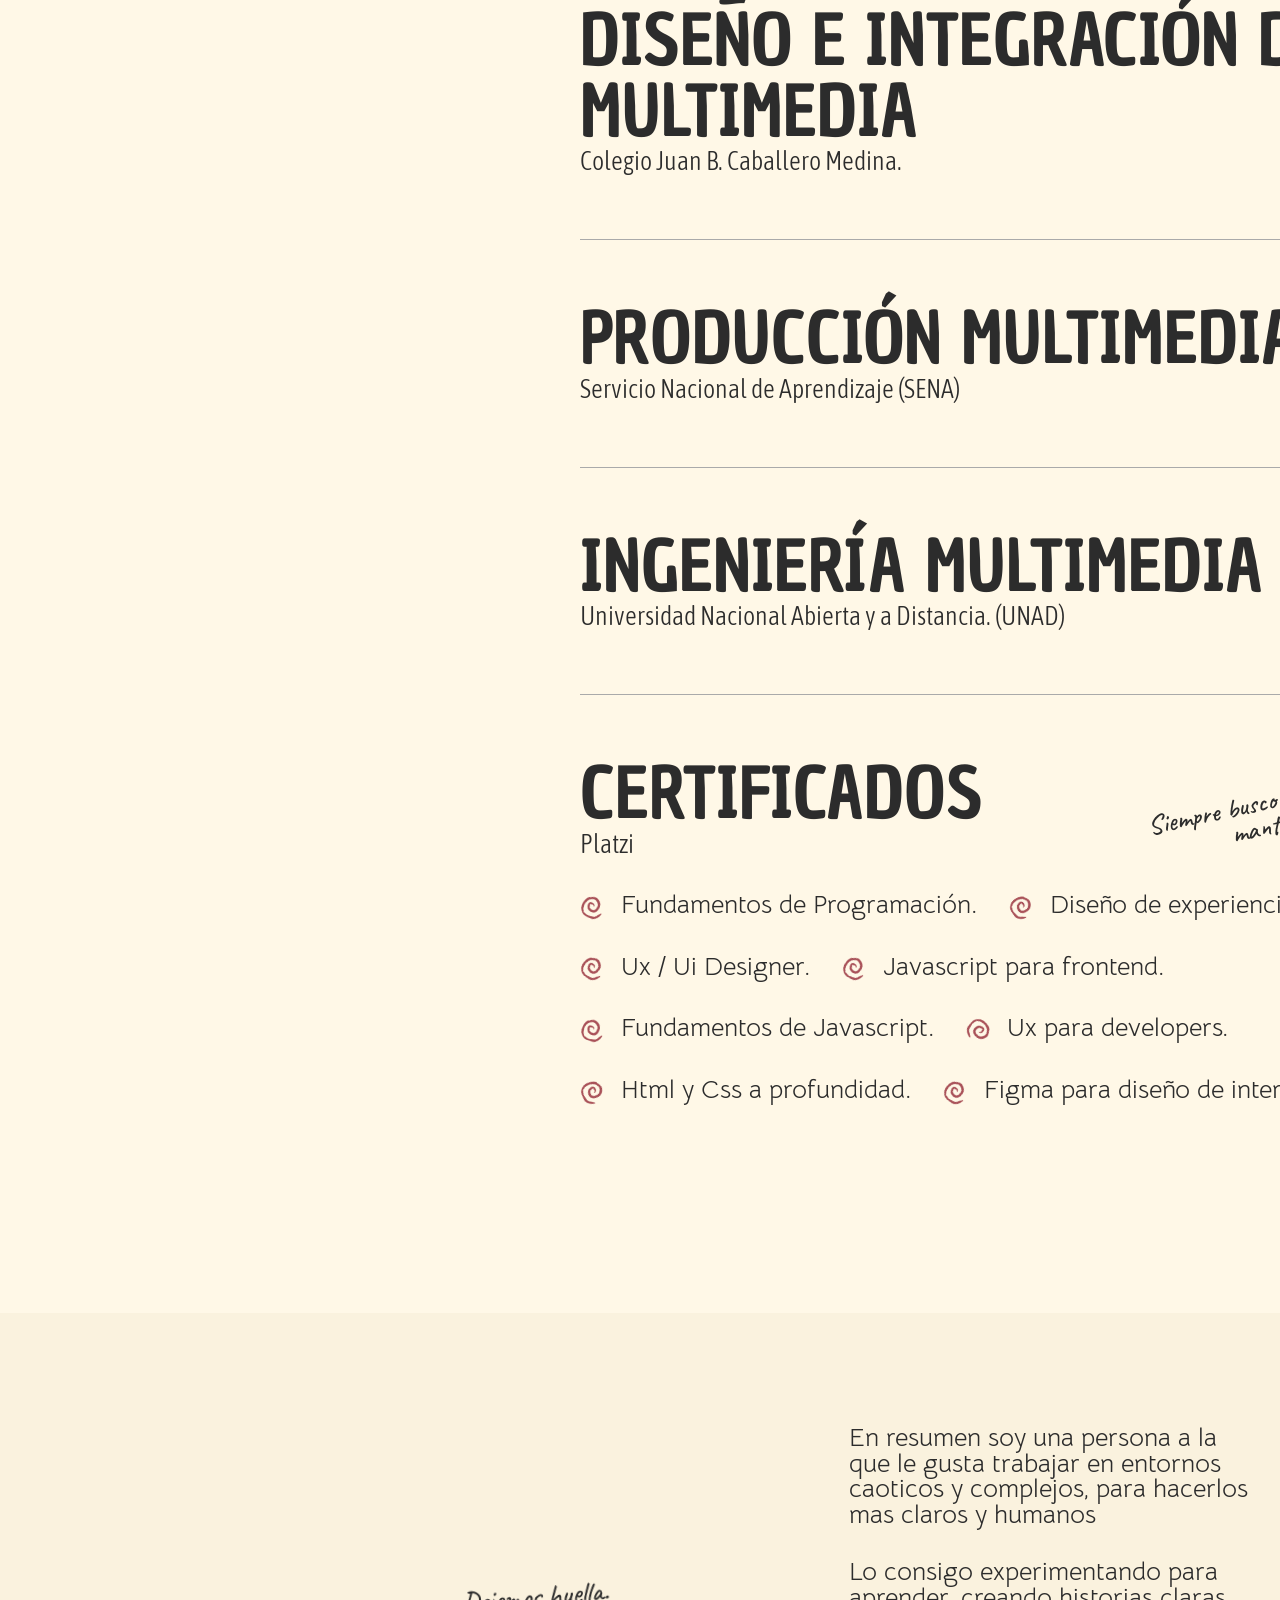
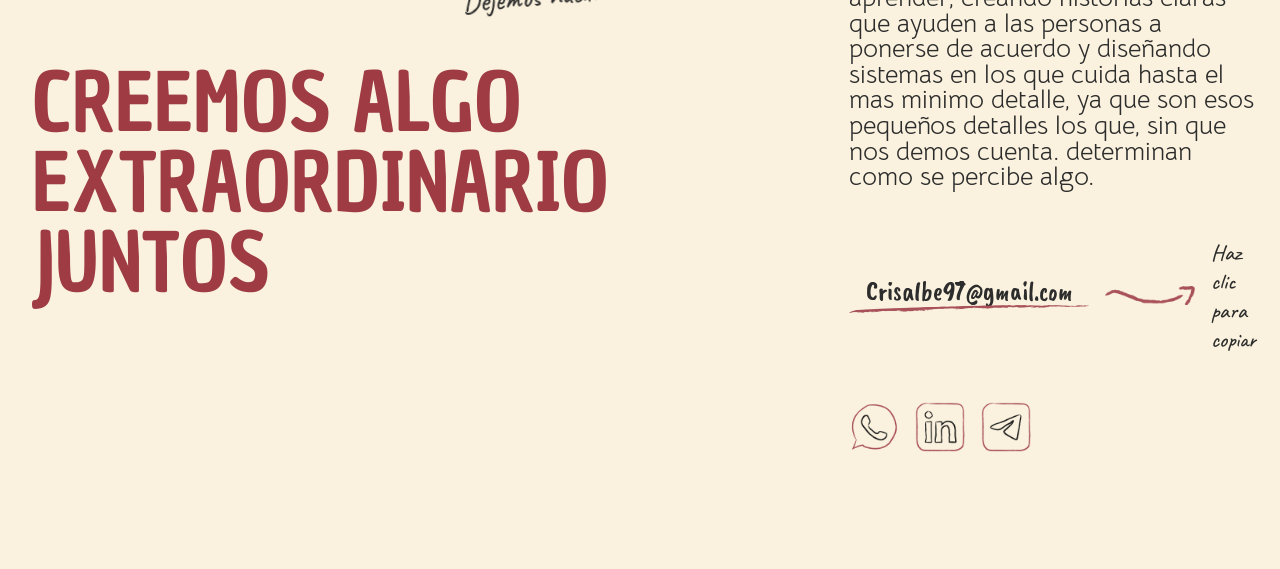
==== commit dfac70e4: "cursor customizado y pagina proyecto" ====
--- a/about.html
+++ b/about.html
@@ -16,6 +16,14 @@
 
 <body>
 
+  <div id="cursor">
+    <svg viewBox="0 0 197.2 248.4">
+      <path id="cursor-path"
+        d="M72.4,179.4c3.5-7.3,4.3-15.6,2.4-23.5-9.1-38.3-11.5-78.2-7.2-117.4,1.4-12.5,4-25.9,15.2-33.1s13.6-4,19.3,0,6.3,10.9,6.3,17.1c0,33.4-.2,66.9-.8,100.3-5.5,3.1-10.6-5.1-10.9-11.4-.7-11.9,2.3-24,8.6-34.2,5.1-8.3,14.3-15.9,23.6-13.2,8.3,2.5,12.3,11.9,13.9,20.4,1.8,9.8,2,19.8.5,29.7s-2.4,4.4-4.8,4.4-4.5-3.5-4.7-6.4c-.9-11.9,5.9-25.8,17.8-27.2,10.1-1.2,19.3,7.3,22.5,17,3.7,11.2,1.2,23.6-.3,35.2s-3.2,6.3-6.6,6.6-5.7-2.9-6.4-6c-2.3-8.8.3-19.2,8.4-24.1s13.2-3.6,18.5.7,7.3,15.4,7.2,24.1c0,20,0,40.3-5.4,59.5-2,7.3-4.8,14.6-9.6,20.5-8.4,10.5-21.7,15.7-34.4,20.3-9.3,3.4-18.9,6.9-28.8,7.2-17.5.5-33.5-8.9-48.4-18-11.6-7-23.1-14.1-34.7-21.1-11.2-6.8-22.8-14-28.4-26.3s-3.5-13.5-1-20c6-15.6,23-12.5,34.5-4.3s88.8,76.6,56.3,85.8-43.3-18.8-43.3-18.8c-4-9.5-1.9-20.6,2.6-29.8s11.4-17.1,17.5-25.4c13.9-18.8,13.1-17.2,16.8-26.3s6-26,4.1-36-8.5-19.6-18.3-22.4c-5.3-1.6-12.3-.2-14.3,5-.7,1.7-.6,3.6-.5,5.5,1.2,21.6,15.2,42,34.8,50.9,20.9,9.5,56,8.5,71.9-7.4.9-.9,1.8-1.9,2.4-3,6-10-3.5-21-12.1-28.1-28.8-24-58.3-47.2-88.4-69.7-6.2-4.7-12.7-9.4-20.7-10.3s-7,0-10.1,1.6c-8.2,4.1-8.8,12.7-9,20.5-1.2,41-1.8,82-2,123.1,0,9.6,4.1,18.8,11.7,24.8s21.7,9.3,34.1-16.5Z" />
+    </svg>
+  </div>
+  <svg id="trail"></svg>
+
   <header class="header">
     <div class="header__container">
 
@@ -33,7 +41,7 @@
                   c49.2-18.4,97.4-42.5,134.3-79.8s61.3-89.7,55.4-141.8c-6.4-57-48.1-105.5-98.3-133.2c-50.2-27.7-108.3-37.3-165.5-42.5
                   c-140.3-12.7-283.1-0.7-418.6,37.8" />
             </svg>
-            <a href="./index.html">Proyectos</a>
+            <a href="http://">Proyectos</a>
           </li>
 
           <li class="button__svg active">
@@ -45,7 +53,7 @@
                   c49.2-18.4,97.4-42.5,134.3-79.8s61.3-89.7,55.4-141.8c-6.4-57-48.1-105.5-98.3-133.2c-50.2-27.7-108.3-37.3-165.5-42.5
                   c-140.3-12.7-283.1-0.7-418.6,37.8" />
             </svg>
-            <a href="./about.html">Sobre mí</a>
+            <a href="http://">Sobre mí</a>
           </li>
 
           <li class="button__svg">
@@ -57,7 +65,7 @@
                   c49.2-18.4,97.4-42.5,134.3-79.8s61.3-89.7,55.4-141.8c-6.4-57-48.1-105.5-98.3-133.2c-50.2-27.7-108.3-37.3-165.5-42.5
                   c-140.3-12.7-283.1-0.7-418.6,37.8" />
             </svg>
-            <a href="./contact.html">Contáctame</a>
+            <a href="http://">Contáctame</a>
           </li>
         </ul>
       </nav>
@@ -536,6 +544,7 @@
   </footer>
 
   <script src="./assets/js/script.js"></script>
+  <script src="./assets/js/cursor.js"></script>
   <script src="./assets/js/animationButtonStroke.js"></script>
 
   <script>
--- a/assets/css/style.css
+++ b/assets/css/style.css
@@ -31,17 +31,15 @@
   right: 0;
   z-index: 100;
   padding: 1rem 1rem;
-  -webkit-transition: -webkit-transform 0.5s ease-in-out;
-  transition: -webkit-transform 0.5s ease-in-out;
-  transition: transform 0.5s ease-in-out;
-  transition:
-    transform 0.5s ease-in-out,
-    -webkit-transform 0.5s ease-in-out;
+  -webkit-transition: -webkit-transform .5s ease-in-out;
+  transition: -webkit-transform .5s ease-in-out;
+  transition: transform .5s ease-in-out;
+  transition: transform .5s ease-in-out, -webkit-transform .5s ease-in-out;
 }
 
 header.header--hidden {
   -webkit-transform: translateY(-100%);
-  transform: translateY(-100%);
+          transform: translateY(-100%);
 }
 
 header .header__container {
@@ -52,18 +50,18 @@
   display: -ms-flexbox;
   display: flex;
   -webkit-box-pack: justify;
-  -ms-flex-pack: justify;
-  justify-content: space-between;
+      -ms-flex-pack: justify;
+          justify-content: space-between;
   -webkit-box-align: center;
-  -ms-flex-align: center;
-  align-items: center;
+      -ms-flex-align: center;
+          align-items: center;
 }
 
 header .header__container img {
   width: 70px;
   height: auto;
   -o-object-fit: contain;
-  object-fit: contain;
+     object-fit: contain;
 }
 
 header .header__container nav ul {
@@ -71,8 +69,8 @@
   display: -ms-flexbox;
   display: flex;
   -webkit-box-align: center;
-  -ms-flex-align: center;
-  align-items: center;
+      -ms-flex-align: center;
+          align-items: center;
   gap: 1rem;
 }
 
@@ -81,17 +79,13 @@
   display: -ms-flexbox;
   display: flex;
   -webkit-box-align: center;
-  -ms-flex-align: center;
-  align-items: center;
+      -ms-flex-align: center;
+          align-items: center;
   gap: 1.5rem;
 }
 
-header .header__container .header__right .lightDark {
-  cursor: pointer;
-}
-
 header .header__container .header__right .lightDark:hover .lightDark--stroke {
-  stroke: #9e3b43;
+  stroke: #9E3B43;
   stroke-dashoffset: 6320;
   stroke-dasharray: 6575;
 }
@@ -102,7 +96,7 @@
 
 .buttonStroke--stroke {
   fill: transparent;
-  stroke: #2c2c2c;
+  stroke: #2C2C2C;
   stroke-width: 15;
   stroke-linecap: round;
   stroke-dashoffset: 3200;
@@ -115,7 +109,7 @@
   0% {
     stroke-dashoffset: 3200;
     -webkit-animation-timing-function: cubic-bezier(0.63, 0, 0.34, 1);
-    animation-timing-function: cubic-bezier(0.63, 0, 0.34, 1);
+            animation-timing-function: cubic-bezier(0.63, 0, 0.34, 1);
   }
   100% {
     stroke-dashoffset: 0;
@@ -126,7 +120,7 @@
   0% {
     stroke-dashoffset: 3200;
     -webkit-animation-timing-function: cubic-bezier(0.63, 0, 0.34, 1);
-    animation-timing-function: cubic-bezier(0.63, 0, 0.34, 1);
+            animation-timing-function: cubic-bezier(0.63, 0, 0.34, 1);
   }
   100% {
     stroke-dashoffset: 0;
@@ -137,7 +131,7 @@
   0% {
     stroke-dashoffset: 0;
     -webkit-animation-timing-function: cubic-bezier(0.63, 0, 0.34, 1);
-    animation-timing-function: cubic-bezier(0.63, 0, 0.34, 1);
+            animation-timing-function: cubic-bezier(0.63, 0, 0.34, 1);
   }
   100% {
     stroke-dashoffset: -3200;
@@ -148,7 +142,7 @@
   0% {
     stroke-dashoffset: 0;
     -webkit-animation-timing-function: cubic-bezier(0.63, 0, 0.34, 1);
-    animation-timing-function: cubic-bezier(0.63, 0, 0.34, 1);
+            animation-timing-function: cubic-bezier(0.63, 0, 0.34, 1);
   }
   100% {
     stroke-dashoffset: -3200;
@@ -161,7 +155,7 @@
 
 .lightDark--stroke {
   fill: transparent;
-  stroke: #2c2c2c;
+  stroke: #2C2C2C;
   stroke-width: 25;
   stroke-linecap: round;
   stroke-dashoffset: -190;
@@ -176,13 +170,13 @@
 
 .phonePortfolio .phonePortfolio--stroke {
   fill: transparent;
-  stroke: #9e3b43;
+  stroke: #9E3B43;
   stroke-width: 4;
   stroke-linecap: round;
   stroke-dashoffset: -6425;
   stroke-dasharray: 6425;
   -webkit-animation: drawPhoneOut 2s cubic-bezier(0.63, 0, 0.34, 1) forwards;
-  animation: drawPhoneOut 2s cubic-bezier(0.63, 0, 0.34, 1) forwards;
+          animation: drawPhoneOut 2s cubic-bezier(0.63, 0, 0.34, 1) forwards;
 }
 
 @-webkit-keyframes drawPhoneIn {
@@ -227,13 +221,13 @@
 
 .desktopPortfolio .desktopPortfolio--stroke {
   fill: transparent;
-  stroke: #9e3b43;
+  stroke: #9E3B43;
   stroke-width: 4;
   stroke-linecap: round;
   stroke-dashoffset: -8450;
   stroke-dasharray: 8450;
   -webkit-animation: drawDesktopOut 2s cubic-bezier(0.63, 0, 0.34, 1) forwards;
-  animation: drawDesktopOut 2s cubic-bezier(0.63, 0, 0.34, 1) forwards;
+          animation: drawDesktopOut 2s cubic-bezier(0.63, 0, 0.34, 1) forwards;
 }
 
 @-webkit-keyframes drawDesktopIn {
@@ -273,25 +267,25 @@
 }
 
 .button__svg--hover:hover .buttonStroke--stroke {
-  -webkit-animation: drawLineIn 0.4s linear forwards;
-  animation: drawLineIn 0.4s linear forwards;
+  -webkit-animation: drawLineIn .4s linear forwards;
+          animation: drawLineIn .4s linear forwards;
 }
 
 .button__svg--hover:hover a {
-  color: #9e3b43;
+  color: #9E3B43;
 }
 
 .button__svg--hover:hover.button__svg--curriculum a {
-  color: #fff8e7;
+  color: #FFF8E7;
 }
 
 .button__svg--hover:hover.button__svg--curriculum .buttonStroke--stroke {
-  fill: #9e3b43;
+  fill: #9E3B43;
 }
 
 .button__svg--hover:not(:hover) .buttonStroke--stroke {
-  -webkit-animation: drawLineOut 0.4s linear forwards;
-  animation: drawLineOut 0.4s linear forwards;
+  -webkit-animation: drawLineOut .4s linear forwards;
+          animation: drawLineOut .4s linear forwards;
 }
 
 .button__svg {
@@ -311,9 +305,9 @@
   font-family: caveatBrush;
   font-size: 1.6rem;
   -webkit-transform: translate(-50%, -50%);
-  transform: translate(-50%, -50%);
-  -webkit-transition: color 0.3s ease-in-out;
-  transition: color 0.3s ease-in-out;
+          transform: translate(-50%, -50%);
+  -webkit-transition: color .3s ease-in-out;
+  transition: color .3s ease-in-out;
 }
 
 .button__svg.active {
@@ -321,7 +315,7 @@
 }
 
 .button__svg.active a {
-  color: #9e3b43;
+  color: #9E3B43;
 }
 
 .button__svg.active .buttonStroke--stroke {
@@ -339,7 +333,7 @@
   right: -50px;
   top: 10px;
   -webkit-transform: rotate(-15deg);
-  transform: rotate(-15deg);
+          transform: rotate(-15deg);
 }
 
 .itemUnderlined {
@@ -348,13 +342,13 @@
   display: flex;
   -webkit-box-orient: vertical;
   -webkit-box-direction: normal;
-  -ms-flex-direction: column;
-  flex-direction: column;
+      -ms-flex-direction: column;
+          flex-direction: column;
   -webkit-box-align: center;
-  -ms-flex-align: center;
-  align-items: center;
+      -ms-flex-align: center;
+          align-items: center;
   -webkit-transform: rotate(-5deg);
-  transform: rotate(-5deg);
+          transform: rotate(-5deg);
 }
 
 .itemUnderlined span {
@@ -378,8 +372,8 @@
   display: -ms-flexbox;
   display: flex;
   -webkit-box-align: center;
-  -ms-flex-align: center;
-  align-items: center;
+      -ms-flex-align: center;
+          align-items: center;
   gap: 15rem;
 }
 
@@ -388,19 +382,19 @@
   display: -ms-flexbox;
   display: flex;
   -webkit-box-align: end;
-  -ms-flex-align: end;
-  align-items: end;
-  -webkit-box-orient: vertical;
-  -webkit-box-direction: normal;
-  -ms-flex-direction: column;
-  flex-direction: column;
+      -ms-flex-align: end;
+          align-items: end;
+  -webkit-box-orient: vertical;
+  -webkit-box-direction: normal;
+      -ms-flex-direction: column;
+          flex-direction: column;
   gap: 3rem;
 }
 
 footer .container .footer__izq .footer__print {
   position: relative;
   -webkit-transform: rotate(-5deg);
-  transform: rotate(-5deg);
+          transform: rotate(-5deg);
 }
 
 footer .container .footer__izq .footer__print .footer__fingerPrint {
@@ -413,9 +407,9 @@
   background-repeat: no-repeat;
   background-position: center;
   -webkit-animation: fingerprint 0.5s steps(1) infinite;
-  animation: fingerprint 0.5s steps(1) infinite;
+          animation: fingerprint 0.5s steps(1) infinite;
   -webkit-transform: rotate(-25deg);
-  transform: rotate(-25deg);
+          transform: rotate(-25deg);
 }
 
 @-webkit-keyframes fingerprint {
@@ -458,7 +452,7 @@
 footer .container .footer__izq h2 {
   font-size: 5rem;
   line-height: 1;
-  color: #9e3b43;
+  color: #9E3B43;
 }
 
 footer .container .footer__der {
@@ -467,8 +461,8 @@
   display: flex;
   -webkit-box-orient: vertical;
   -webkit-box-direction: normal;
-  -ms-flex-direction: column;
-  flex-direction: column;
+      -ms-flex-direction: column;
+          flex-direction: column;
   gap: 3rem;
 }
 
@@ -478,8 +472,8 @@
   display: flex;
   -webkit-box-orient: vertical;
   -webkit-box-direction: normal;
-  -ms-flex-direction: column;
-  flex-direction: column;
+      -ms-flex-direction: column;
+          flex-direction: column;
   gap: 2rem;
 }
 
@@ -492,8 +486,8 @@
   display: -ms-flexbox;
   display: flex;
   -webkit-box-align: center;
-  -ms-flex-align: center;
-  align-items: center;
+      -ms-flex-align: center;
+          align-items: center;
   gap: 1rem;
 }
 
@@ -514,7 +508,7 @@
 
 footer .container .footer__der .footer__cta .arrowImg {
   -o-object-fit: contain;
-  object-fit: contain;
+     object-fit: contain;
   width: 90px;
   height: auto;
 }
@@ -535,29 +529,23 @@
   width: 50px;
 }
 
-footer .container .footer__der .footer__social .wpp,
-footer .container .footer__der .footer__social .linkedin,
-footer .container .footer__der .footer__social .telegram {
+footer .container .footer__der .footer__social .wpp, footer .container .footer__der .footer__social .linkedin, footer .container .footer__der .footer__social .telegram {
   position: relative;
 }
 
-footer .container .footer__der .footer__social .wpp:hover img:first-child,
-footer .container .footer__der .footer__social .linkedin:hover img:first-child,
-footer .container .footer__der .footer__social .telegram:hover img:first-child {
+footer .container .footer__der .footer__social .wpp:hover img:first-child, footer .container .footer__der .footer__social .linkedin:hover img:first-child, footer .container .footer__der .footer__social .telegram:hover img:first-child {
   opacity: 1;
 }
 
-footer .container .footer__der .footer__social .wpp img:first-child,
-footer .container .footer__der .footer__social .linkedin img:first-child,
-footer .container .footer__der .footer__social .telegram img:first-child {
+footer .container .footer__der .footer__social .wpp img:first-child, footer .container .footer__der .footer__social .linkedin img:first-child, footer .container .footer__der .footer__social .telegram img:first-child {
   position: absolute;
   top: 0;
   left: 0;
   opacity: 0;
   -webkit-transform: translateY(-50%, -50%);
-  transform: translateY(-50%, -50%);
-  -webkit-transition: opacity 0.2s ease;
-  transition: opacity 0.2s ease;
+          transform: translateY(-50%, -50%);
+  -webkit-transition: opacity .2s ease;
+  transition: opacity .2s ease;
 }
 
 .hero {
@@ -566,8 +554,8 @@
   display: -ms-flexbox;
   display: flex;
   -webkit-box-align: center;
-  -ms-flex-align: center;
-  align-items: center;
+      -ms-flex-align: center;
+          align-items: center;
   gap: 2.5rem;
 }
 
@@ -578,7 +566,7 @@
 }
 
 .hero h1 span {
-  color: #9e3b43;
+  color: #9E3B43;
 }
 
 .hero img {
@@ -591,8 +579,8 @@
   display: flex;
   -webkit-box-orient: vertical;
   -webkit-box-direction: normal;
-  -ms-flex-direction: column;
-  flex-direction: column;
+      -ms-flex-direction: column;
+          flex-direction: column;
   gap: 5rem;
 }
 
@@ -601,11 +589,11 @@
   display: -ms-flexbox;
   display: flex;
   -webkit-box-align: center;
-  -ms-flex-align: center;
-  align-items: center;
+      -ms-flex-align: center;
+          align-items: center;
   -webkit-box-pack: space-evenly;
-  -ms-flex-pack: space-evenly;
-  justify-content: space-evenly;
+      -ms-flex-pack: space-evenly;
+          justify-content: space-evenly;
   background-color: #faf2de;
   padding: 2.5rem 2rem;
   border-radius: 1.5rem;
@@ -613,22 +601,22 @@
 
 .projects .project.out .phonePortfolio--stroke {
   -webkit-animation: drawPhoneOut 2s cubic-bezier(0.63, 0, 0.34, 1) forwards;
-  animation: drawPhoneOut 2s cubic-bezier(0.63, 0, 0.34, 1) forwards;
+          animation: drawPhoneOut 2s cubic-bezier(0.63, 0, 0.34, 1) forwards;
 }
 
 .projects .project.out .desktopPortfolio--stroke {
   -webkit-animation: drawDesktopOut 2s cubic-bezier(0.63, 0, 0.34, 1) forwards;
-  animation: drawDesktopOut 2s cubic-bezier(0.63, 0, 0.34, 1) forwards;
+          animation: drawDesktopOut 2s cubic-bezier(0.63, 0, 0.34, 1) forwards;
 }
 
 .projects .project.visible .phonePortfolio--stroke {
   -webkit-animation: drawPhoneIn 2s cubic-bezier(0.63, 0, 0.34, 1) forwards;
-  animation: drawPhoneIn 2s cubic-bezier(0.63, 0, 0.34, 1) forwards;
+          animation: drawPhoneIn 2s cubic-bezier(0.63, 0, 0.34, 1) forwards;
 }
 
 .projects .project.visible .desktopPortfolio--stroke {
   -webkit-animation: drawDesktopIn 2s cubic-bezier(0.63, 0, 0.34, 1) forwards;
-  animation: drawDesktopIn 2s cubic-bezier(0.63, 0, 0.34, 1) forwards;
+          animation: drawDesktopIn 2s cubic-bezier(0.63, 0, 0.34, 1) forwards;
 }
 
 .projects .project .project__izq {
@@ -637,8 +625,8 @@
   display: flex;
   -webkit-box-orient: vertical;
   -webkit-box-direction: normal;
-  -ms-flex-direction: column;
-  flex-direction: column;
+      -ms-flex-direction: column;
+          flex-direction: column;
   gap: 3rem;
 }
 
@@ -648,8 +636,8 @@
   display: flex;
   -webkit-box-orient: vertical;
   -webkit-box-direction: normal;
-  -ms-flex-direction: column;
-  flex-direction: column;
+      -ms-flex-direction: column;
+          flex-direction: column;
   gap: 1rem;
 }
 
@@ -671,8 +659,8 @@
   display: flex;
   -webkit-box-orient: vertical;
   -webkit-box-direction: normal;
-  -ms-flex-direction: column;
-  flex-direction: column;
+      -ms-flex-direction: column;
+          flex-direction: column;
   gap: 1.5rem;
 }
 
@@ -681,8 +669,8 @@
   display: -ms-flexbox;
   display: flex;
   -webkit-box-align: center;
-  -ms-flex-align: center;
-  align-items: center;
+      -ms-flex-align: center;
+          align-items: center;
 }
 
 .projects .project .project__izq .project__itemsCta .button__svg {
@@ -696,11 +684,22 @@
   position: relative;
 }
 
-.projects .project .project__der img {
+.projects .project .project__der .project__img {
   position: absolute;
   z-index: 1;
+  overflow: clip;
+  display: -ms-grid;
+  display: grid;
+  place-items: center;
+  border-radius: 12px;
   -webkit-transform: translate(-50%, -50%);
-  transform: translate(-50%, -50%);
+          transform: translate(-50%, -50%);
+}
+
+.projects .project .project__der .project__img img {
+  position: absolute;
+  left: 0;
+  top: 0;
 }
 
 .projects .project .project__der .phonePortfolio,
@@ -709,16 +708,34 @@
   z-index: 10;
 }
 
-.projects .project .project__der.mobile img {
+.projects .project .project__der.mobile .project__img {
+  width: 183px;
+  height: 320px;
+  top: 48%;
+  left: 51.6%;
+}
+
+.projects .project .project__der.mobile .project__img img {
+  width: 670px;
   top: 50%;
-  left: 51.3%;
-  width: 183px;
-}
-
-.projects .project .project__der.desktop img {
+  left: 50%;
+  -webkit-transform: translate(-50%, -50%);
+          transform: translate(-50%, -50%);
+}
+
+.projects .project .project__der.desktop .project__img {
   top: 39%;
   left: 50%;
-  width: 485px;
+  width: 475px;
+  height: 270px;
+}
+
+.projects .project .project__der.desktop .project__img img {
+  width: 1140px;
+  top: 50%;
+  left: 50%;
+  -webkit-transform: translate(-50%, -50%);
+          transform: translate(-50%, -50%);
 }
 
 .containerAbout .animationScroll {
@@ -741,14 +758,14 @@
   display: flex;
   -webkit-box-orient: vertical;
   -webkit-box-direction: normal;
-  -ms-flex-direction: column;
-  flex-direction: column;
+      -ms-flex-direction: column;
+          flex-direction: column;
   gap: 5rem;
 }
 
 .containerAbout .sections .section .section__msg {
   -webkit-transform: rotate(-12deg);
-  transform: rotate(-12deg);
+          transform: rotate(-12deg);
   margin-bottom: 8rem;
 }
 
@@ -796,7 +813,7 @@
 .containerAbout .sections .section .divider {
   width: 100%;
   height: 1px;
-  background-color: #aaaaaa;
+  background-color: #AAAAAA;
 }
 
 .containerAbout .sections .section .section__container {
@@ -808,8 +825,8 @@
   display: flex;
   -webkit-box-orient: vertical;
   -webkit-box-direction: normal;
-  -ms-flex-direction: column;
-  flex-direction: column;
+      -ms-flex-direction: column;
+          flex-direction: column;
   gap: 8rem;
 }
 
@@ -820,11 +837,11 @@
   display: flex;
   -webkit-box-orient: vertical;
   -webkit-box-direction: normal;
-  -ms-flex-direction: column;
-  flex-direction: column;
+      -ms-flex-direction: column;
+          flex-direction: column;
   -webkit-box-pack: center;
-  -ms-flex-pack: center;
-  justify-content: center;
+      -ms-flex-pack: center;
+          justify-content: center;
   gap: 3rem;
 }
 
@@ -839,15 +856,9 @@
   line-height: 1.2;
 }
 
-.containerContact .contactInfo  .section-title h1 {
-  font-size: 4rem;
-  line-height: 1.1;
-  font-weight: 700;
-}
-
 .containerAbout .sections .section.about .about__typing h2:last-child {
-  -webkit-animation: flicker 0.7s infinite;
-  animation: flicker 0.7s infinite;
+  -webkit-animation: flicker .7s infinite;
+          animation: flicker .7s infinite;
 }
 
 @-webkit-keyframes flicker {
@@ -874,322 +885,249 @@
   display: flex;
   -webkit-box-orient: vertical;
   -webkit-box-direction: normal;
-  -ms-flex-direction: column;
-  flex-direction: column;
+      -ms-flex-direction: column;
+          flex-direction: column;
   gap: 5rem;
 }
 
-.containerAbout
-  .sections
-  .section.methods
-  .section__container
-  .methods__method {
-  display: -webkit-box;
-  display: -ms-flexbox;
-  display: flex;
-  -webkit-box-orient: vertical;
-  -webkit-box-direction: normal;
-  -ms-flex-direction: column;
-  flex-direction: column;
+.containerAbout .sections .section.methods .section__container .methods__method {
+  display: -webkit-box;
+  display: -ms-flexbox;
+  display: flex;
+  -webkit-box-orient: vertical;
+  -webkit-box-direction: normal;
+      -ms-flex-direction: column;
+          flex-direction: column;
   gap: 3rem;
 }
 
-.containerAbout
-  .sections
-  .section.methods
-  .section__container
-  .methods__method
-  .methods__info {
-  display: -webkit-box;
-  display: -ms-flexbox;
-  display: flex;
-  -webkit-box-orient: vertical;
-  -webkit-box-direction: normal;
-  -ms-flex-direction: column;
-  flex-direction: column;
+.containerAbout .sections .section.methods .section__container .methods__method .methods__info {
+  display: -webkit-box;
+  display: -ms-flexbox;
+  display: flex;
+  -webkit-box-orient: vertical;
+  -webkit-box-direction: normal;
+      -ms-flex-direction: column;
+          flex-direction: column;
   gap: 2rem;
 }
 
-.containerAbout
-  .sections
-  .section.methods
-  .section__container
-  .methods__method.strategy
-  .section__title
-  .section__msg {
+.containerAbout .sections .section.methods .section__container .methods__method.strategy .section__title .section__msg {
   top: -1rem;
 }
 
-.containerAbout
-  .sections
-  .section.methods
-  .section__container
-  .methods__method.strategy
-  .section__title
-  .section__msg
-  p:last-child {
+.containerAbout .sections .section.methods .section__container .methods__method.strategy .section__title .section__msg p:last-child {
   margin-left: 2.5rem;
 }
 
-.containerAbout
-  .sections
-  .section.methods
-  .section__container
-  .methods__method.design
-  .section__title
-  .section__msg,
-.containerAbout
-  .sections
-  .section.methods
-  .section__container
-  .methods__method.develop
-  .section__title
-  .section__msg,
-.containerAbout
-  .sections
-  .section.methods
-  .section__container
-  .methods__method.quality
-  .section__title
-  .section__msg {
+.containerAbout .sections .section.methods .section__container .methods__method.design .section__title .section__msg, .containerAbout .sections .section.methods .section__container .methods__method.develop .section__title .section__msg, .containerAbout .sections .section.methods .section__container .methods__method.quality .section__title .section__msg {
   top: -3rem;
 }
 
-.containerAbout
-  .sections
-  .section.methods
-  .section__container
-  .methods__method.design
-  .section__title
-  .section__msg
-  p,
-.containerAbout
-  .sections
-  .section.methods
-  .section__container
-  .methods__method.develop
-  .section__title
-  .section__msg
-  p,
-.containerAbout
-  .sections
-  .section.methods
-  .section__container
-  .methods__method.quality
-  .section__title
-  .section__msg
-  p {
+.containerAbout .sections .section.methods .section__container .methods__method.design .section__title .section__msg p, .containerAbout .sections .section.methods .section__container .methods__method.develop .section__title .section__msg p, .containerAbout .sections .section.methods .section__container .methods__method.quality .section__title .section__msg p {
   margin-left: 0;
   margin-top: 0;
 }
 
-.containerAbout
-  .sections
-  .section.methods
-  .section__container
-  .methods__method
-  .methods__elements {
-  display: -webkit-box;
-  display: -ms-flexbox;
-  display: flex;
-}
-
-.containerAbout
-  .sections
-  .section.methods
-  .section__container
-  .methods__method
-  .methods__elements.icons {
+.containerAbout .sections .section.methods .section__container .methods__method .methods__elements {
+  display: -webkit-box;
+  display: -ms-flexbox;
+  display: flex;
+}
+
+.containerAbout .sections .section.methods .section__container .methods__method .methods__elements.icons {
   gap: 2.5rem;
 }
 
-.containerAbout
-  .sections
-  .section.methods
-  .section__container
-  .methods__method
-  .methods__elements
-  .methods__elementsIcons {
-  display: -webkit-box;
-  display: -ms-flexbox;
-  display: flex;
-  -webkit-box-orient: vertical;
-  -webkit-box-direction: normal;
-  -ms-flex-direction: column;
-  flex-direction: column;
+.containerAbout .sections .section.methods .section__container .methods__method .methods__elements .methods__elementsIcons {
+  display: -webkit-box;
+  display: -ms-flexbox;
+  display: flex;
+  -webkit-box-orient: vertical;
+  -webkit-box-direction: normal;
+      -ms-flex-direction: column;
+          flex-direction: column;
   -webkit-box-align: center;
-  -ms-flex-align: center;
-  align-items: center;
-  gap: 0.5rem;
-}
-
-.containerAbout
-  .sections
-  .section.methods
-  .section__container
-  .methods__method
-  .methods__elements
-  .methods__elementsIcons
-  img {
+      -ms-flex-align: center;
+          align-items: center;
+  gap: .5rem;
+}
+
+.containerAbout .sections .section.methods .section__container .methods__method .methods__elements .methods__elementsIcons img {
   width: 70px;
   -o-object-fit: contain;
-  object-fit: contain;
-}
-
-.containerAbout
-  .sections
-  .section.methods
-  .section__container
-  .methods__method
-  .methods__elements
-  .methods__elementsIcons
-  span {
+     object-fit: contain;
+}
+
+.containerAbout .sections .section.methods .section__container .methods__method .methods__elements .methods__elementsIcons span {
   font-size: 1.5rem;
   font-family: caveat;
 }
 
-.containerAbout .sections .section.jobs .section__container,
+.containerAbout .sections .section.jobs .section__container, .containerAbout .sections .section.studies .section__container {
+  background-color: transparent;
+  gap: 4rem;
+}
+
+.containerAbout .sections .section.jobs .section__container .section__exp, .containerAbout .sections .section.studies .section__container .section__exp {
+  display: -webkit-box;
+  display: -ms-flexbox;
+  display: flex;
+  -webkit-box-orient: vertical;
+  -webkit-box-direction: normal;
+      -ms-flex-direction: column;
+          flex-direction: column;
+  gap: 2rem;
+}
+
+.containerAbout .sections .section.jobs .section__container .section__exp .section__msg, .containerAbout .sections .section.studies .section__container .section__exp .section__msg {
+  top: 50%;
+  -webkit-transform: translateY(-50%) rotate(-12deg);
+          transform: translateY(-50%) rotate(-12deg);
+}
+
+.containerAbout .sections .section.jobs .section__container .section__exp .section__itemList, .containerAbout .sections .section.studies .section__container .section__exp .section__itemList {
+  display: -webkit-box;
+  display: -ms-flexbox;
+  display: flex;
+  -webkit-box-orient: vertical;
+  -webkit-box-direction: normal;
+      -ms-flex-direction: column;
+          flex-direction: column;
+  gap: 2rem;
+}
+
+.containerAbout .sections .section.jobs .section__container .section__exp .section__itemList .section__item, .containerAbout .sections .section.studies .section__container .section__exp .section__itemList .section__item {
+  display: -webkit-box;
+  display: -ms-flexbox;
+  display: flex;
+  -webkit-box-align: start;
+      -ms-flex-align: start;
+          align-items: flex-start;
+  gap: 1rem;
+}
+
+.containerAbout .sections .section.jobs .section__container .section__exp .section__itemList .section__item img, .containerAbout .sections .section.studies .section__container .section__exp .section__itemList .section__item img {
+  margin-top: .3rem;
+  width: 25px;
+  -o-object-fit: contain;
+     object-fit: contain;
+}
+
 .containerAbout .sections .section.studies .section__container {
   background-color: transparent;
   gap: 4rem;
 }
 
-.containerAbout .sections .section.jobs .section__container .section__exp,
 .containerAbout .sections .section.studies .section__container .section__exp {
   display: -webkit-box;
   display: -ms-flexbox;
   display: flex;
   -webkit-box-orient: vertical;
   -webkit-box-direction: normal;
-  -ms-flex-direction: column;
+      -ms-flex-direction: column;
+          flex-direction: column;
+  gap: 2rem;
+}
+
+.containerAbout .sections .section.studies .section__container .section__exp .section__itemList {
+  -webkit-box-orient: horizontal;
+  -webkit-box-direction: normal;
+      -ms-flex-direction: row;
+          flex-direction: row;
+  -ms-flex-wrap: wrap;
+      flex-wrap: wrap;
+}
+
+.case {
+  display: -webkit-box;
+  display: -ms-flexbox;
+  display: flex;
+  -webkit-box-orient: vertical;
+  -webkit-box-direction: normal;
+      -ms-flex-direction: column;
+          flex-direction: column;
+  display: flex;
   flex-direction: column;
+  -webkit-box-align: center;
+      -ms-flex-align: center;
+          align-items: center;
+}
+
+.case span {
+  font-family: caveat;
+  font-size: 1.5rem;
+}
+
+.case .case__title {
+  display: -webkit-box;
+  display: -ms-flexbox;
+  display: flex;
+  -webkit-box-orient: vertical;
+  -webkit-box-direction: normal;
+      -ms-flex-direction: column;
+          flex-direction: column;
+  -webkit-box-align: center;
+      -ms-flex-align: center;
+          align-items: center;
   gap: 2rem;
 }
 
-.containerAbout
-  .sections
-  .section.jobs
-  .section__container
-  .section__exp
-  .section__msg,
-.containerAbout
-  .sections
-  .section.studies
-  .section__container
-  .section__exp
-  .section__msg {
+.case .case__title .case__leyend {
+  display: -webkit-box;
+  display: -ms-flexbox;
+  display: flex;
+  -webkit-box-orient: vertical;
+  -webkit-box-direction: normal;
+      -ms-flex-direction: column;
+          flex-direction: column;
+  -webkit-box-align: center;
+      -ms-flex-align: center;
+          align-items: center;
+  gap: 2rem;
+}
+
+.case .case__title .case__leyend span {
+  rotate: -10deg;
+}
+
+.case .case__title .case__leyend img {
+  width: 70px;
+  rotate: -50deg;
+}
+
+.case .case__title h1 {
+  font-size: 3.5rem;
+}
+
+.case .case__imgMain {
+  position: relative;
+  width: 100%;
+  height: 400px;
+  overflow: clip;
+  border-radius: 24px;
+}
+
+.case .case__imgMain img {
+  width: 1600px;
+  position: absolute;
   top: 50%;
-  -webkit-transform: translateY(-50%) rotate(-12deg);
-  transform: translateY(-50%) rotate(-12deg);
-}
-
-.containerAbout
-  .sections
-  .section.jobs
-  .section__container
-  .section__exp
-  .section__itemList,
-.containerAbout
-  .sections
-  .section.studies
-  .section__container
-  .section__exp
-  .section__itemList {
-  display: -webkit-box;
-  display: -ms-flexbox;
-  display: flex;
-  -webkit-box-orient: vertical;
-  -webkit-box-direction: normal;
-  -ms-flex-direction: column;
-  flex-direction: column;
-  gap: 2rem;
-}
-
-.containerAbout
-  .sections
-  .section.jobs
-  .section__container
-  .section__exp
-  .section__itemList
-  .section__item,
-.containerAbout
-  .sections
-  .section.studies
-  .section__container
-  .section__exp
-  .section__itemList
-  .section__item {
-  display: -webkit-box;
-  display: -ms-flexbox;
-  display: flex;
-  -webkit-box-align: start;
-  -ms-flex-align: start;
-  align-items: flex-start;
-  gap: 1rem;
-}
-
-.containerAbout
-  .sections
-  .section.jobs
-  .section__container
-  .section__exp
-  .section__itemList
-  .section__item
-  img,
-.containerAbout
-  .sections
-  .section.studies
-  .section__container
-  .section__exp
-  .section__itemList
-  .section__item
-  img {
-  margin-top: 0.3rem;
-  width: 25px;
-  -o-object-fit: contain;
-  object-fit: contain;
-}
-
-.containerAbout .sections .section.studies .section__container {
-  background-color: transparent;
-  gap: 4rem;
-}
-
-.containerAbout .sections .section.studies .section__container .section__exp {
-  display: -webkit-box;
-  display: -ms-flexbox;
-  display: flex;
-  -webkit-box-orient: vertical;
-  -webkit-box-direction: normal;
-  -ms-flex-direction: column;
-  flex-direction: column;
-  gap: 2rem;
-}
-
-.containerAbout
-  .sections
-  .section.studies
-  .section__container
-  .section__exp
-  .section__itemList {
-  -webkit-box-orient: horizontal;
-  -webkit-box-direction: normal;
-  -ms-flex-direction: row;
-  flex-direction: row;
-  -ms-flex-wrap: wrap;
-  flex-wrap: wrap;
+  left: 50%;
+  -webkit-transform: translate(-50%, -50%);
+          transform: translate(-50%, -50%);
 }
 
 * {
   -webkit-box-sizing: border-box;
-  box-sizing: border-box;
+          box-sizing: border-box;
   margin: 0;
   padding: 0;
-  color: #2c2c2c;
+  color: #2C2C2C;
 }
 
 body {
-  background-color: #fff8e7;
+  cursor: none;
+  background-color: #FFF8E7;
   font-family: Bellota, sans-serif;
 }
 
@@ -1211,111 +1149,6 @@
   gap: 2.5rem;
 }
 
-.container.containerContact {
-  display: -webkit-box;
-  display: -ms-flexbox;
-  display: flex;
-  gap: 2.5rem;
-  flex-flow: row;
-  flex: 0 0 auto;
-}
-
-.container.containerContact 
-  .contactHero{
-    display: flex;
-    justify-content: center;
-    align-items: center;
-    height: 100vh;
-  }
-
-  .container.containerContact 
-  .contactHero
-  .img{
-  
-  width: 480px;
-  aspect-ratio: 1.25714 /1;
-}
-
-.container.containerContact 
-.contactInfo{
-  display: flex;
-  flex-direction: column;
-  justify-content: center;
-  gap: 40px;
-  height: 100vh;
-  
-}
-
-.containerContact .contactInfo  .info-text{
-  display: flex;
-  flex-direction: column;
-  gap: 10px;
-}   
-
-  
-.containerContact .contactInfo  .info-text h1 {
-  font-size: 4rem;
-  line-height: 1.1;
-  font-weight: 700;
-  max-width: 75%;
-}
-
-
-.containerContact .contactInfo  .info-text p {
-  font-size: 1.6rem;
-  line-height: 1.1;
-}
-
-.container.containerContact 
-.contactInfo
-.contactForm{
-  display: flex;
-  flex-direction: column;
-  gap: 24px;
-}
-
-.container.containerContact 
-.contactInfo
-.contactForm
-.formButton{
-  width: -webkit-max-content;
-  width: -moz-max-content;
-  width: max-content;
-  position: absolute;
-  top: 50%;
-  left: 50%;
-  font-family: caveatBrush;
-  font-size: 1.6rem;
-  -webkit-transform: translate(-50%, -50%);
-  transform: translate(-50%, -50%);
-  -webkit-transition: color 0.3s ease-in-out;
-  transition: color 0.3s ease-in-out;
-  background-color: transparent;
-  border: none;
-  
-}
-
-.button-start{
-  display: flex;
-  justify-content: center;
-  padding-top: 16px;
-  width: 25%;
-}
-
-.container.containerContact 
-.contactInfo
-.contactForm
-.formButton:hover{
-  color: #9e3b43;
-  cursor: pointer;
-}
-
-
-
-
-
-
-
 li {
   list-style: none;
 }
@@ -1325,12 +1158,15 @@
   list-style: none;
 }
 
-h1,
-h2,
-h3,
-h4,
-h5,
-h6 {
+a:hover {
+  cursor: none;
+}
+
+button:hover {
+  cursor: none;
+}
+
+h1, h2, h3, h4, h5, h6 {
   font-family: chau;
   font-weight: 100;
   margin: 0;
@@ -1341,35 +1177,38 @@
   font-weight: 100;
 }
 
-.form{
-  display: flex;
-  flex-flow: column;
-  gap: 32px;
-}
-
-input,
-textarea {
-  width: 100%;
-  background-color: transparent;
-  border: none;
-  border-bottom: 1px solid #9e3b43;
-  padding:12px 20px ;
-  font-size: 18px;
-  outline: none;
-}
-
-input::placeholder,
-textarea::placeholder {
-   font-family: caveatBrush;
-  font-size: 32px;
-  color:rgb(204, 203, 188);
-}
-
-textarea{
-  resize: none;
-}
-
-.form-group{display: flex; gap:24px ;}
-
-
-/*# sourceMappingURL=style.css.map */
+#cursor {
+  position: fixed;
+  top: 0;
+  left: 0;
+  width: 18px;
+  height: 18px;
+  pointer-events: none;
+  z-index: 9999;
+  -webkit-transform: translate(-50%, -50%);
+          transform: translate(-50%, -50%);
+}
+
+#cursor svg {
+  width: 35px;
+}
+
+#cursor path {
+  fill: none;
+  stroke: #2C2C2C;
+  stroke-width: 11;
+  -webkit-transition: stroke-dashoffset .5s ease, stroke-dasharray .5s ease;
+  transition: stroke-dashoffset .5s ease, stroke-dasharray .5s ease;
+}
+
+#trail {
+  position: fixed;
+  top: 0;
+  left: 0;
+  width: 100vw;
+  height: 100vh;
+  z-index: 998;
+  pointer-events: none;
+  overflow: visible;
+}
+/*# sourceMappingURL=style.css.map */
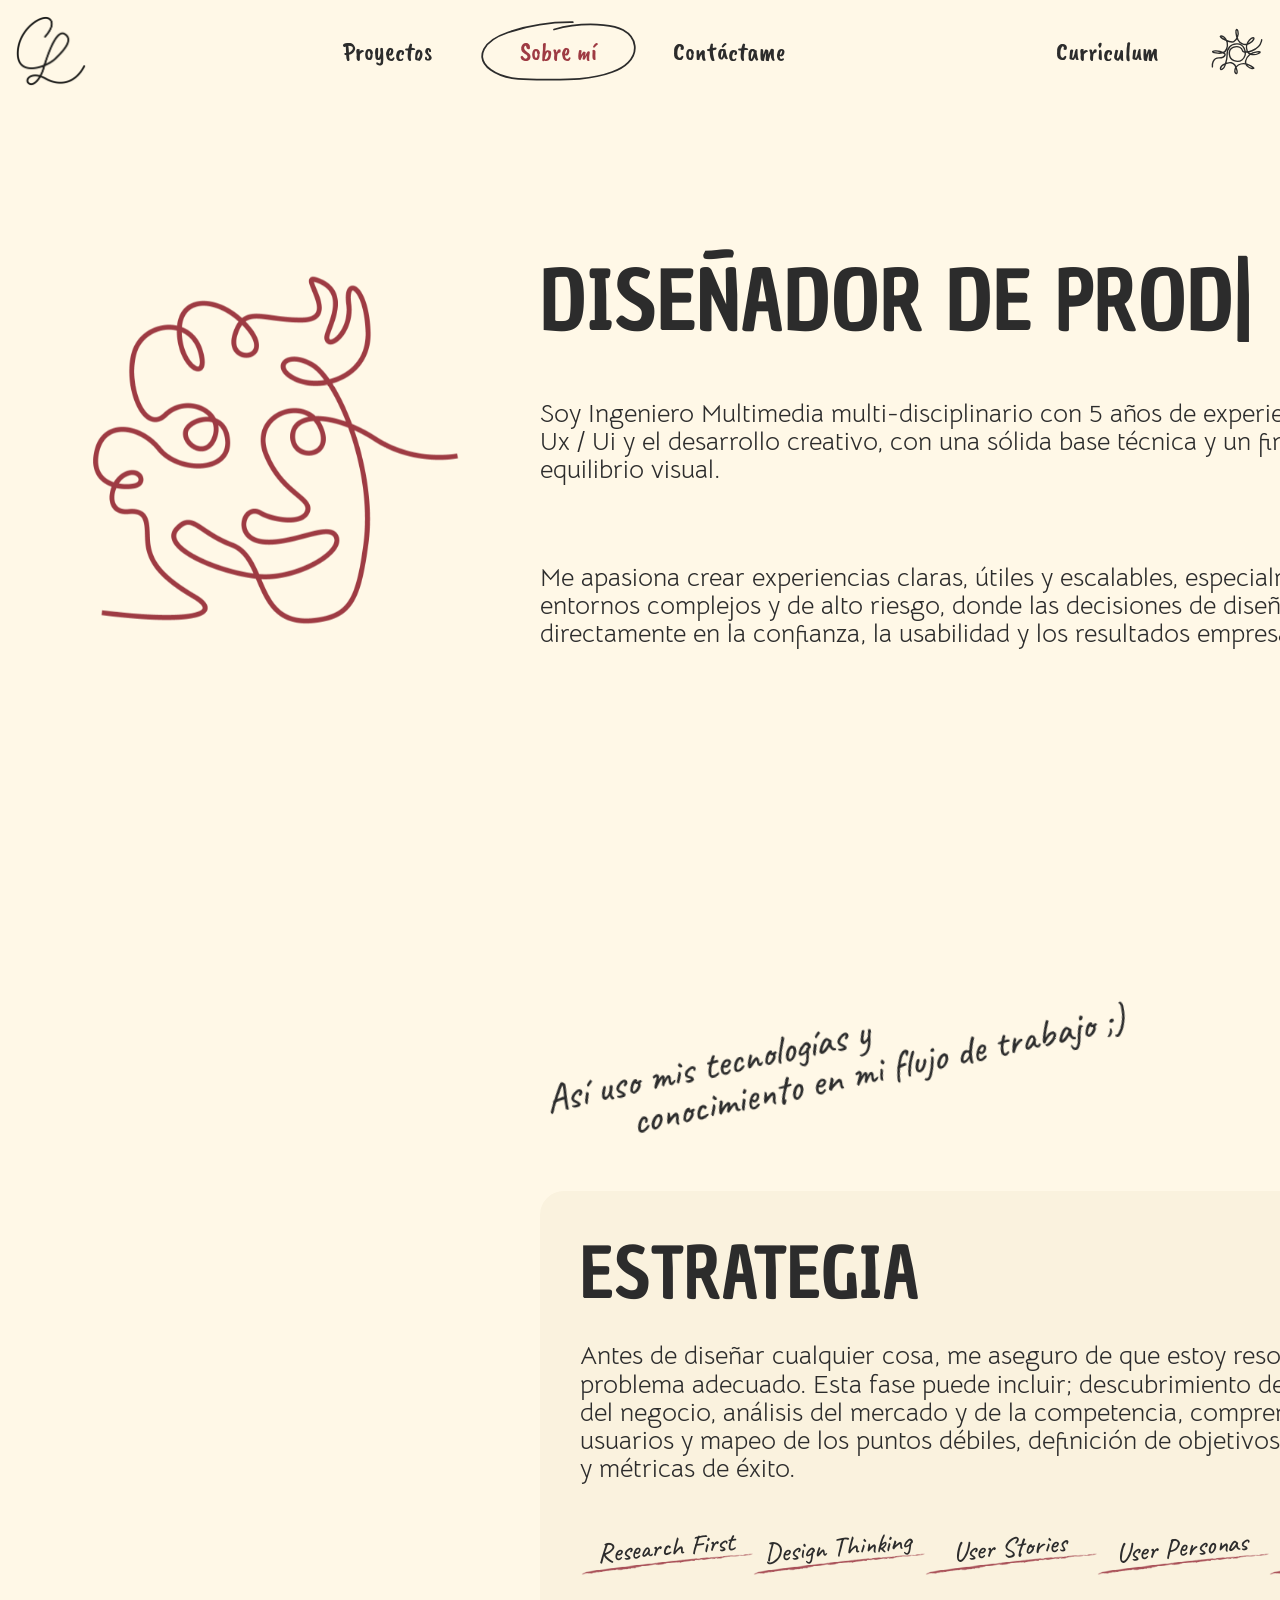
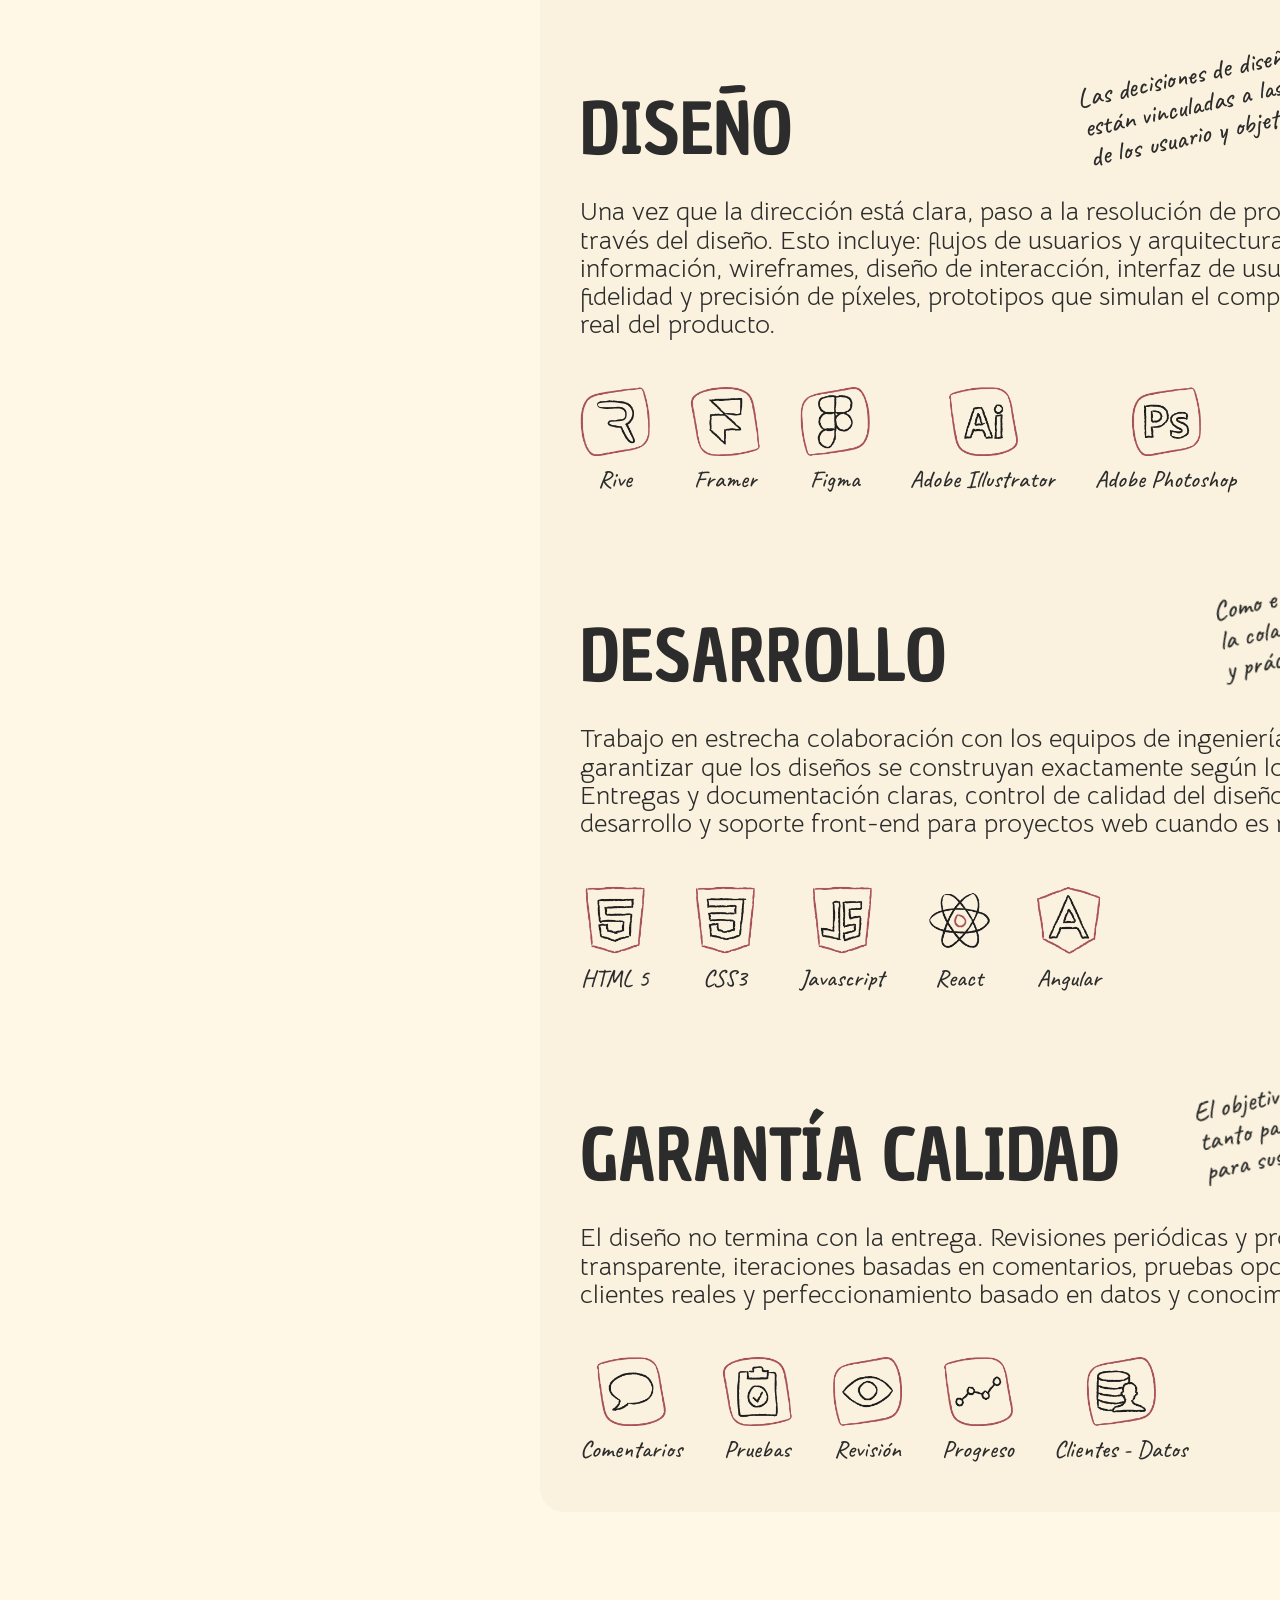
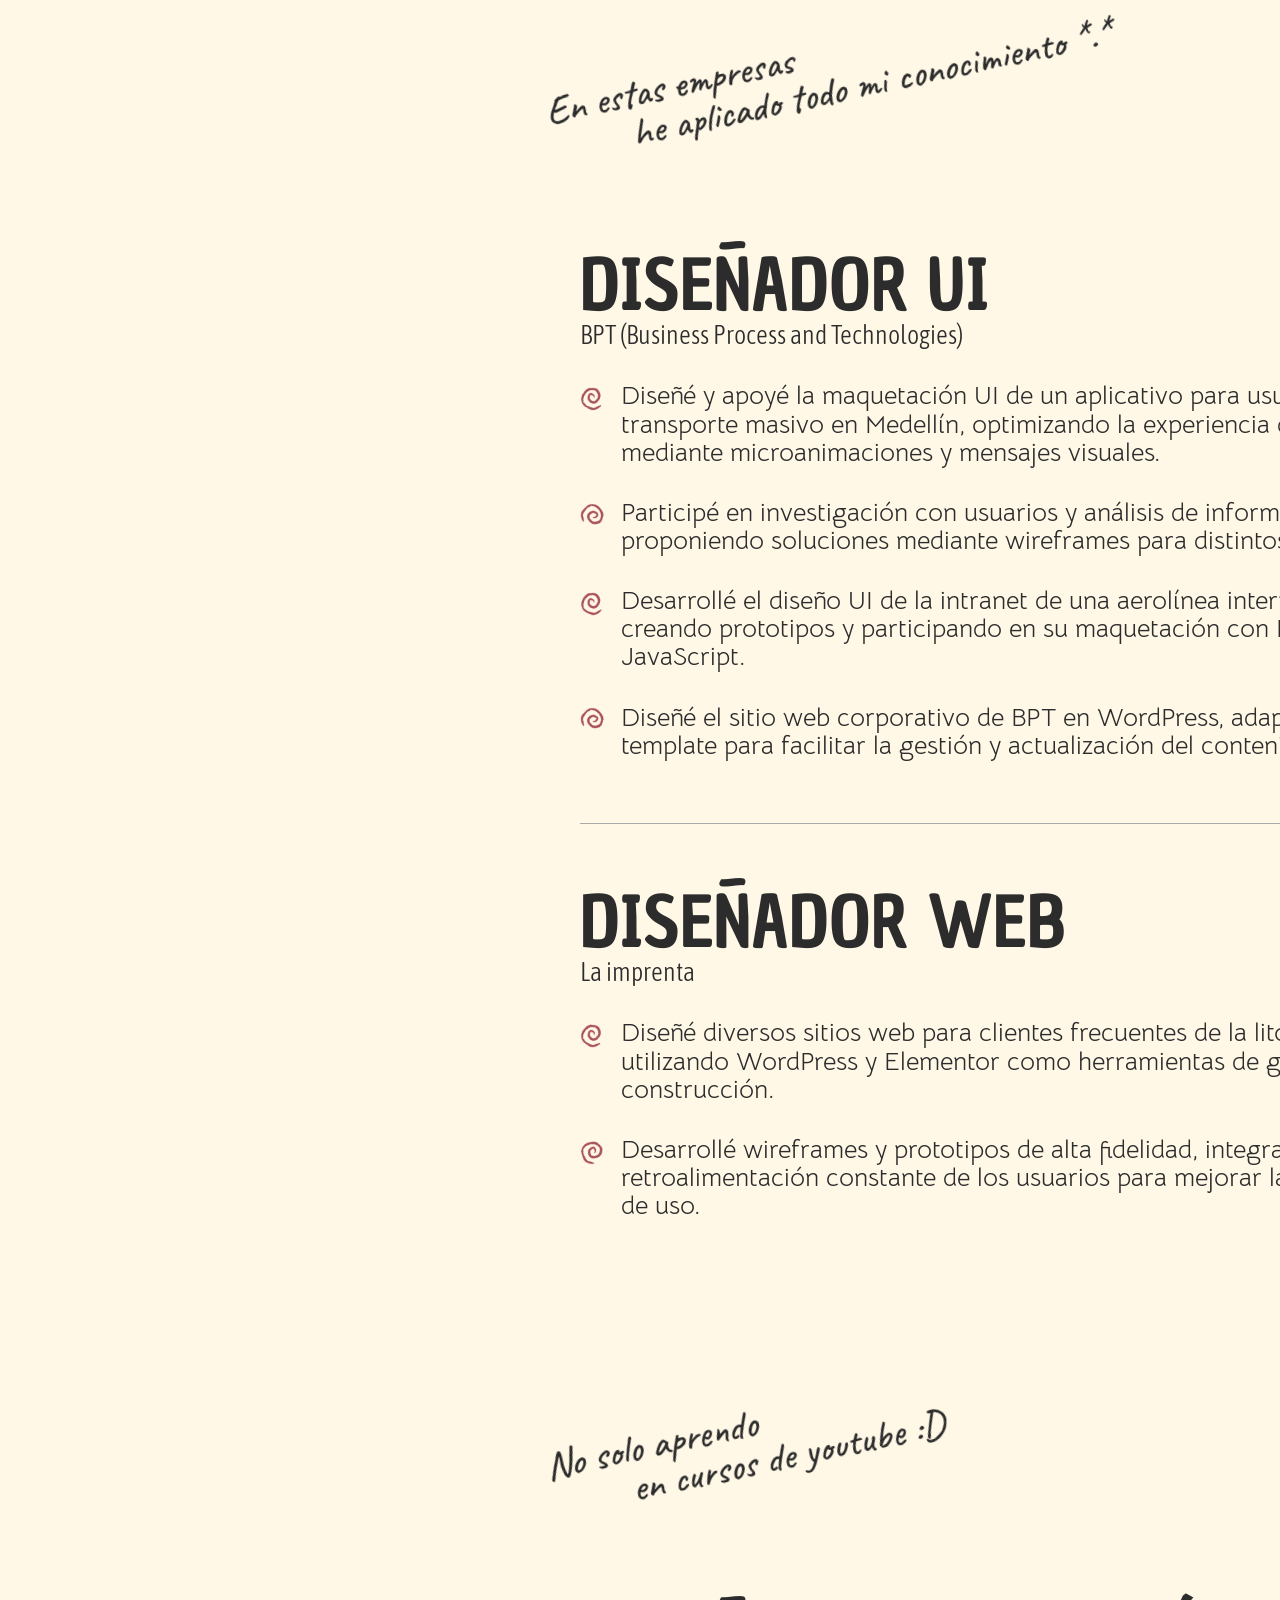
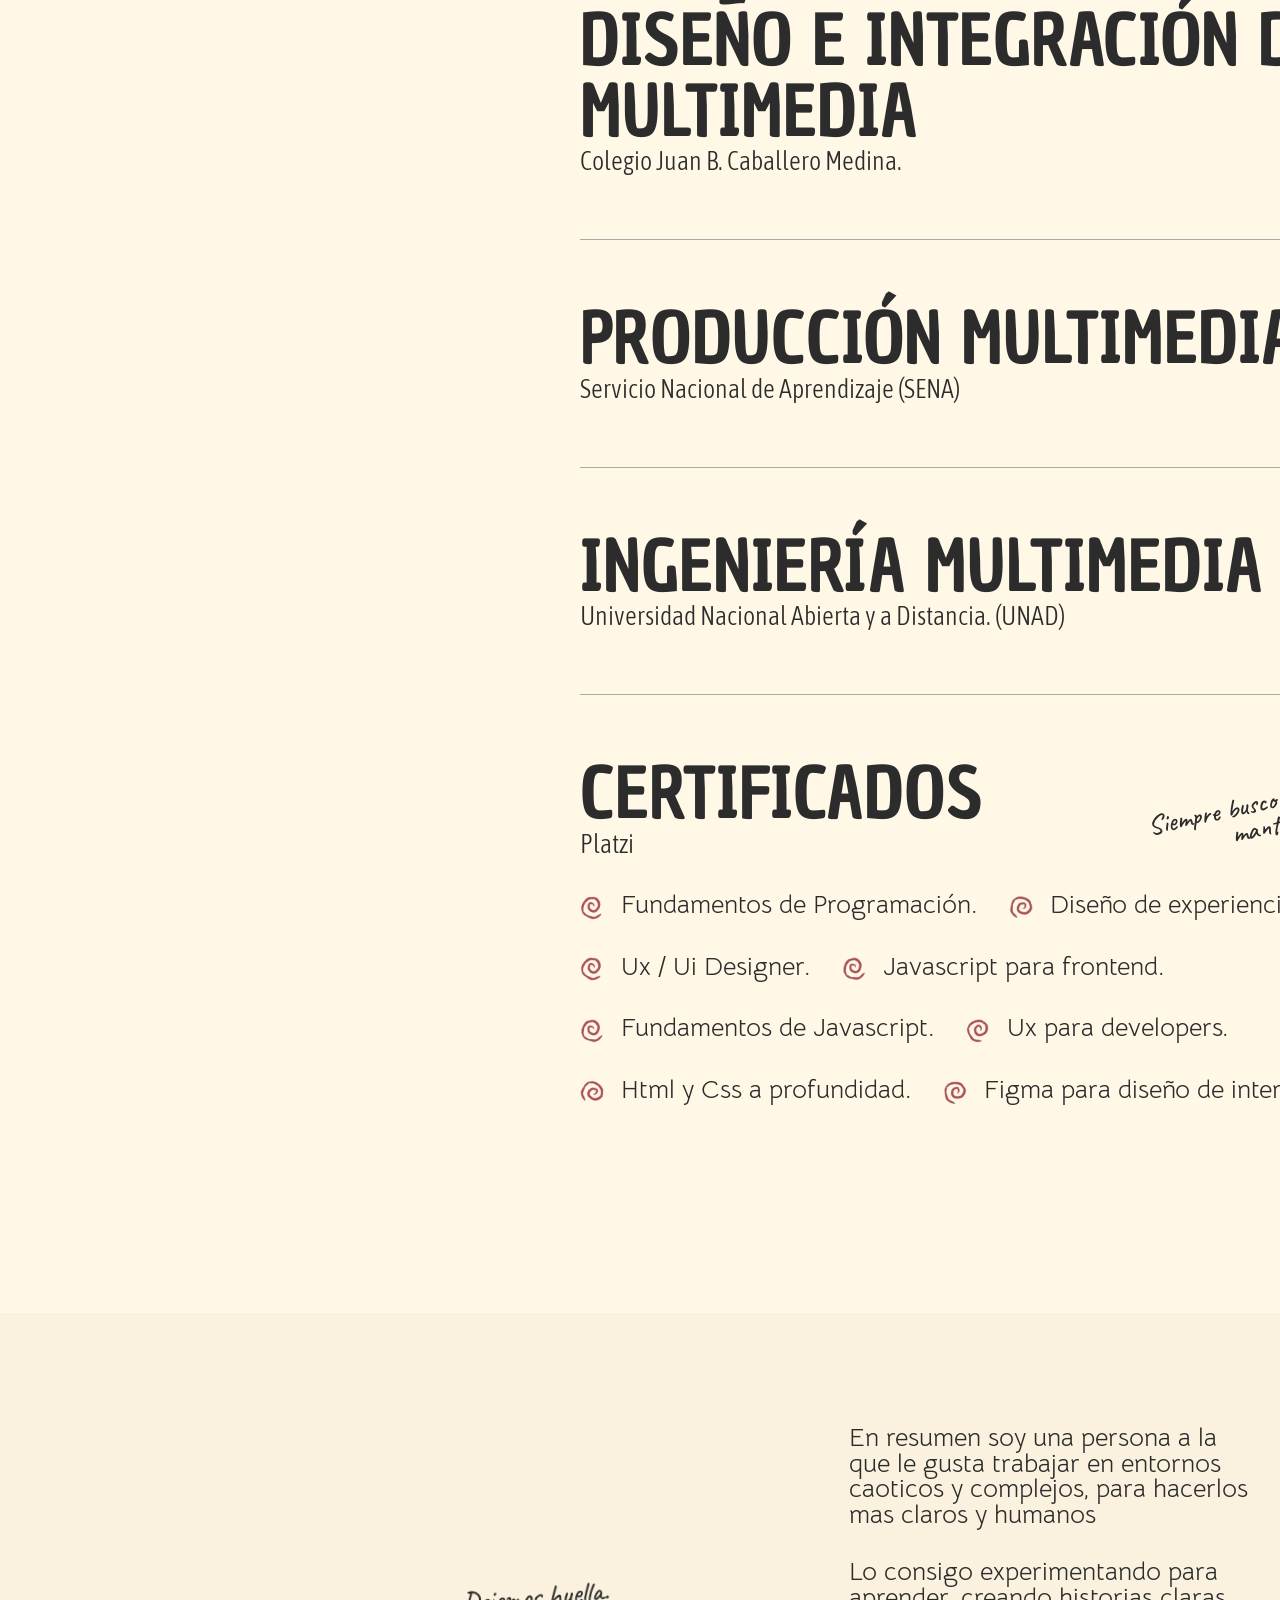
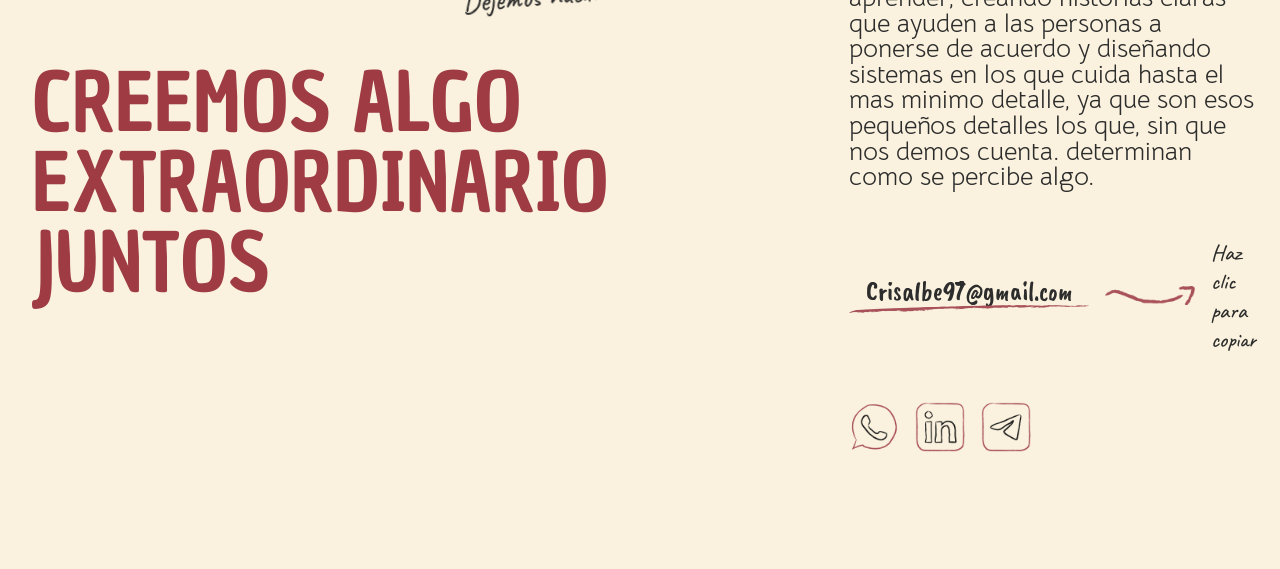
==== commit 5f85860a: "Cambios en contact page" ====
--- a/about.html
+++ b/about.html
@@ -4,7 +4,7 @@
 <head>
   <meta charset="UTF-8" />
   <meta name="viewport" content="width=device-width, initial-scale=1.0" />
-  <title>Proyect</title>
+  <title>Portafolio</title>
   <link rel="stylesheet" href="./assets/css/style.css" />
   <!-- <link rel="stylesheet" href="assets/scss/style.scss" /> -->
   <link rel="preconnect" href="https://fonts.googleapis.com" />
@@ -15,14 +15,6 @@
 </head>
 
 <body>
-
-  <div id="cursor">
-    <svg viewBox="0 0 197.2 248.4">
-      <path id="cursor-path"
-        d="M72.4,179.4c3.5-7.3,4.3-15.6,2.4-23.5-9.1-38.3-11.5-78.2-7.2-117.4,1.4-12.5,4-25.9,15.2-33.1s13.6-4,19.3,0,6.3,10.9,6.3,17.1c0,33.4-.2,66.9-.8,100.3-5.5,3.1-10.6-5.1-10.9-11.4-.7-11.9,2.3-24,8.6-34.2,5.1-8.3,14.3-15.9,23.6-13.2,8.3,2.5,12.3,11.9,13.9,20.4,1.8,9.8,2,19.8.5,29.7s-2.4,4.4-4.8,4.4-4.5-3.5-4.7-6.4c-.9-11.9,5.9-25.8,17.8-27.2,10.1-1.2,19.3,7.3,22.5,17,3.7,11.2,1.2,23.6-.3,35.2s-3.2,6.3-6.6,6.6-5.7-2.9-6.4-6c-2.3-8.8.3-19.2,8.4-24.1s13.2-3.6,18.5.7,7.3,15.4,7.2,24.1c0,20,0,40.3-5.4,59.5-2,7.3-4.8,14.6-9.6,20.5-8.4,10.5-21.7,15.7-34.4,20.3-9.3,3.4-18.9,6.9-28.8,7.2-17.5.5-33.5-8.9-48.4-18-11.6-7-23.1-14.1-34.7-21.1-11.2-6.8-22.8-14-28.4-26.3s-3.5-13.5-1-20c6-15.6,23-12.5,34.5-4.3s88.8,76.6,56.3,85.8-43.3-18.8-43.3-18.8c-4-9.5-1.9-20.6,2.6-29.8s11.4-17.1,17.5-25.4c13.9-18.8,13.1-17.2,16.8-26.3s6-26,4.1-36-8.5-19.6-18.3-22.4c-5.3-1.6-12.3-.2-14.3,5-.7,1.7-.6,3.6-.5,5.5,1.2,21.6,15.2,42,34.8,50.9,20.9,9.5,56,8.5,71.9-7.4.9-.9,1.8-1.9,2.4-3,6-10-3.5-21-12.1-28.1-28.8-24-58.3-47.2-88.4-69.7-6.2-4.7-12.7-9.4-20.7-10.3s-7,0-10.1,1.6c-8.2,4.1-8.8,12.7-9,20.5-1.2,41-1.8,82-2,123.1,0,9.6,4.1,18.8,11.7,24.8s21.7,9.3,34.1-16.5Z" />
-    </svg>
-  </div>
-  <svg id="trail"></svg>
 
   <header class="header">
     <div class="header__container">
@@ -41,7 +33,7 @@
                   c49.2-18.4,97.4-42.5,134.3-79.8s61.3-89.7,55.4-141.8c-6.4-57-48.1-105.5-98.3-133.2c-50.2-27.7-108.3-37.3-165.5-42.5
                   c-140.3-12.7-283.1-0.7-418.6,37.8" />
             </svg>
-            <a href="http://">Proyectos</a>
+            <a href="./index.html">Proyectos</a>
           </li>
 
           <li class="button__svg active">
@@ -53,7 +45,7 @@
                   c49.2-18.4,97.4-42.5,134.3-79.8s61.3-89.7,55.4-141.8c-6.4-57-48.1-105.5-98.3-133.2c-50.2-27.7-108.3-37.3-165.5-42.5
                   c-140.3-12.7-283.1-0.7-418.6,37.8" />
             </svg>
-            <a href="http://">Sobre mí</a>
+            <a href="./about.html">Sobre mí</a>
           </li>
 
           <li class="button__svg">
@@ -65,7 +57,7 @@
                   c49.2-18.4,97.4-42.5,134.3-79.8s61.3-89.7,55.4-141.8c-6.4-57-48.1-105.5-98.3-133.2c-50.2-27.7-108.3-37.3-165.5-42.5
                   c-140.3-12.7-283.1-0.7-418.6,37.8" />
             </svg>
-            <a href="http://">Contáctame</a>
+            <a href="./contact.html">Contáctame</a>
           </li>
         </ul>
       </nav>
@@ -544,7 +536,6 @@
   </footer>
 
   <script src="./assets/js/script.js"></script>
-  <script src="./assets/js/cursor.js"></script>
   <script src="./assets/js/animationButtonStroke.js"></script>
 
   <script>
@@ -588,6 +579,8 @@
 
     document.addEventListener("DOMContentLoaded", type);
   </script>
+  <script src="./assets/js/themeControl.js"></script>
+
 </body>
 
 </html>
--- a/assets/css/style.css
+++ b/assets/css/style.css
@@ -31,15 +31,17 @@
   right: 0;
   z-index: 100;
   padding: 1rem 1rem;
-  -webkit-transition: -webkit-transform .5s ease-in-out;
-  transition: -webkit-transform .5s ease-in-out;
-  transition: transform .5s ease-in-out;
-  transition: transform .5s ease-in-out, -webkit-transform .5s ease-in-out;
+  -webkit-transition: -webkit-transform 0.5s ease-in-out;
+  transition: -webkit-transform 0.5s ease-in-out;
+  transition: transform 0.5s ease-in-out;
+  transition:
+    transform 0.5s ease-in-out,
+    -webkit-transform 0.5s ease-in-out;
 }
 
 header.header--hidden {
   -webkit-transform: translateY(-100%);
-          transform: translateY(-100%);
+  transform: translateY(-100%);
 }
 
 header .header__container {
@@ -50,18 +52,18 @@
   display: -ms-flexbox;
   display: flex;
   -webkit-box-pack: justify;
-      -ms-flex-pack: justify;
-          justify-content: space-between;
+  -ms-flex-pack: justify;
+  justify-content: space-between;
   -webkit-box-align: center;
-      -ms-flex-align: center;
-          align-items: center;
+  -ms-flex-align: center;
+  align-items: center;
 }
 
 header .header__container img {
   width: 70px;
   height: auto;
   -o-object-fit: contain;
-     object-fit: contain;
+  object-fit: contain;
 }
 
 header .header__container nav ul {
@@ -69,8 +71,8 @@
   display: -ms-flexbox;
   display: flex;
   -webkit-box-align: center;
-      -ms-flex-align: center;
-          align-items: center;
+  -ms-flex-align: center;
+  align-items: center;
   gap: 1rem;
 }
 
@@ -79,13 +81,17 @@
   display: -ms-flexbox;
   display: flex;
   -webkit-box-align: center;
-      -ms-flex-align: center;
-          align-items: center;
+  -ms-flex-align: center;
+  align-items: center;
   gap: 1.5rem;
 }
 
+header .header__container .header__right .lightDark {
+  cursor: pointer;
+}
+
 header .header__container .header__right .lightDark:hover .lightDark--stroke {
-  stroke: #9E3B43;
+  stroke: #9e3b43;
   stroke-dashoffset: 6320;
   stroke-dasharray: 6575;
 }
@@ -96,7 +102,7 @@
 
 .buttonStroke--stroke {
   fill: transparent;
-  stroke: #2C2C2C;
+  stroke: #2c2c2c;
   stroke-width: 15;
   stroke-linecap: round;
   stroke-dashoffset: 3200;
@@ -109,7 +115,7 @@
   0% {
     stroke-dashoffset: 3200;
     -webkit-animation-timing-function: cubic-bezier(0.63, 0, 0.34, 1);
-            animation-timing-function: cubic-bezier(0.63, 0, 0.34, 1);
+    animation-timing-function: cubic-bezier(0.63, 0, 0.34, 1);
   }
   100% {
     stroke-dashoffset: 0;
@@ -120,7 +126,7 @@
   0% {
     stroke-dashoffset: 3200;
     -webkit-animation-timing-function: cubic-bezier(0.63, 0, 0.34, 1);
-            animation-timing-function: cubic-bezier(0.63, 0, 0.34, 1);
+    animation-timing-function: cubic-bezier(0.63, 0, 0.34, 1);
   }
   100% {
     stroke-dashoffset: 0;
@@ -131,7 +137,7 @@
   0% {
     stroke-dashoffset: 0;
     -webkit-animation-timing-function: cubic-bezier(0.63, 0, 0.34, 1);
-            animation-timing-function: cubic-bezier(0.63, 0, 0.34, 1);
+    animation-timing-function: cubic-bezier(0.63, 0, 0.34, 1);
   }
   100% {
     stroke-dashoffset: -3200;
@@ -142,7 +148,7 @@
   0% {
     stroke-dashoffset: 0;
     -webkit-animation-timing-function: cubic-bezier(0.63, 0, 0.34, 1);
-            animation-timing-function: cubic-bezier(0.63, 0, 0.34, 1);
+    animation-timing-function: cubic-bezier(0.63, 0, 0.34, 1);
   }
   100% {
     stroke-dashoffset: -3200;
@@ -155,7 +161,7 @@
 
 .lightDark--stroke {
   fill: transparent;
-  stroke: #2C2C2C;
+  stroke: #2c2c2c;
   stroke-width: 25;
   stroke-linecap: round;
   stroke-dashoffset: -190;
@@ -170,13 +176,13 @@
 
 .phonePortfolio .phonePortfolio--stroke {
   fill: transparent;
-  stroke: #9E3B43;
+  stroke: #9e3b43;
   stroke-width: 4;
   stroke-linecap: round;
   stroke-dashoffset: -6425;
   stroke-dasharray: 6425;
   -webkit-animation: drawPhoneOut 2s cubic-bezier(0.63, 0, 0.34, 1) forwards;
-          animation: drawPhoneOut 2s cubic-bezier(0.63, 0, 0.34, 1) forwards;
+  animation: drawPhoneOut 2s cubic-bezier(0.63, 0, 0.34, 1) forwards;
 }
 
 @-webkit-keyframes drawPhoneIn {
@@ -221,13 +227,13 @@
 
 .desktopPortfolio .desktopPortfolio--stroke {
   fill: transparent;
-  stroke: #9E3B43;
+  stroke: #9e3b43;
   stroke-width: 4;
   stroke-linecap: round;
   stroke-dashoffset: -8450;
   stroke-dasharray: 8450;
   -webkit-animation: drawDesktopOut 2s cubic-bezier(0.63, 0, 0.34, 1) forwards;
-          animation: drawDesktopOut 2s cubic-bezier(0.63, 0, 0.34, 1) forwards;
+  animation: drawDesktopOut 2s cubic-bezier(0.63, 0, 0.34, 1) forwards;
 }
 
 @-webkit-keyframes drawDesktopIn {
@@ -267,25 +273,25 @@
 }
 
 .button__svg--hover:hover .buttonStroke--stroke {
-  -webkit-animation: drawLineIn .4s linear forwards;
-          animation: drawLineIn .4s linear forwards;
+  -webkit-animation: drawLineIn 0.4s linear forwards;
+  animation: drawLineIn 0.4s linear forwards;
 }
 
 .button__svg--hover:hover a {
-  color: #9E3B43;
+  color: #9e3b43;
 }
 
 .button__svg--hover:hover.button__svg--curriculum a {
-  color: #FFF8E7;
+  color: #fff8e7;
 }
 
 .button__svg--hover:hover.button__svg--curriculum .buttonStroke--stroke {
-  fill: #9E3B43;
+  fill: #9e3b43;
 }
 
 .button__svg--hover:not(:hover) .buttonStroke--stroke {
-  -webkit-animation: drawLineOut .4s linear forwards;
-          animation: drawLineOut .4s linear forwards;
+  -webkit-animation: drawLineOut 0.4s linear forwards;
+  animation: drawLineOut 0.4s linear forwards;
 }
 
 .button__svg {
@@ -305,9 +311,9 @@
   font-family: caveatBrush;
   font-size: 1.6rem;
   -webkit-transform: translate(-50%, -50%);
-          transform: translate(-50%, -50%);
-  -webkit-transition: color .3s ease-in-out;
-  transition: color .3s ease-in-out;
+  transform: translate(-50%, -50%);
+  -webkit-transition: color 0.3s ease-in-out;
+  transition: color 0.3s ease-in-out;
 }
 
 .button__svg.active {
@@ -315,7 +321,7 @@
 }
 
 .button__svg.active a {
-  color: #9E3B43;
+  color: #9e3b43;
 }
 
 .button__svg.active .buttonStroke--stroke {
@@ -333,7 +339,7 @@
   right: -50px;
   top: 10px;
   -webkit-transform: rotate(-15deg);
-          transform: rotate(-15deg);
+  transform: rotate(-15deg);
 }
 
 .itemUnderlined {
@@ -342,13 +348,13 @@
   display: flex;
   -webkit-box-orient: vertical;
   -webkit-box-direction: normal;
-      -ms-flex-direction: column;
-          flex-direction: column;
+  -ms-flex-direction: column;
+  flex-direction: column;
   -webkit-box-align: center;
-      -ms-flex-align: center;
-          align-items: center;
+  -ms-flex-align: center;
+  align-items: center;
   -webkit-transform: rotate(-5deg);
-          transform: rotate(-5deg);
+  transform: rotate(-5deg);
 }
 
 .itemUnderlined span {
@@ -367,13 +373,17 @@
   padding: 7rem 2rem;
 }
 
+footer.dark{
+  background-color:  #960000;
+}
+
 footer .container {
   display: -webkit-box;
   display: -ms-flexbox;
   display: flex;
   -webkit-box-align: center;
-      -ms-flex-align: center;
-          align-items: center;
+  -ms-flex-align: center;
+  align-items: center;
   gap: 15rem;
 }
 
@@ -382,19 +392,19 @@
   display: -ms-flexbox;
   display: flex;
   -webkit-box-align: end;
-      -ms-flex-align: end;
-          align-items: end;
-  -webkit-box-orient: vertical;
-  -webkit-box-direction: normal;
-      -ms-flex-direction: column;
-          flex-direction: column;
+  -ms-flex-align: end;
+  align-items: end;
+  -webkit-box-orient: vertical;
+  -webkit-box-direction: normal;
+  -ms-flex-direction: column;
+  flex-direction: column;
   gap: 3rem;
 }
 
 footer .container .footer__izq .footer__print {
   position: relative;
   -webkit-transform: rotate(-5deg);
-          transform: rotate(-5deg);
+  transform: rotate(-5deg);
 }
 
 footer .container .footer__izq .footer__print .footer__fingerPrint {
@@ -407,9 +417,9 @@
   background-repeat: no-repeat;
   background-position: center;
   -webkit-animation: fingerprint 0.5s steps(1) infinite;
-          animation: fingerprint 0.5s steps(1) infinite;
+  animation: fingerprint 0.5s steps(1) infinite;
   -webkit-transform: rotate(-25deg);
-          transform: rotate(-25deg);
+  transform: rotate(-25deg);
 }
 
 @-webkit-keyframes fingerprint {
@@ -452,7 +462,7 @@
 footer .container .footer__izq h2 {
   font-size: 5rem;
   line-height: 1;
-  color: #9E3B43;
+  color: #9e3b43;
 }
 
 footer .container .footer__der {
@@ -461,8 +471,8 @@
   display: flex;
   -webkit-box-orient: vertical;
   -webkit-box-direction: normal;
-      -ms-flex-direction: column;
-          flex-direction: column;
+  -ms-flex-direction: column;
+  flex-direction: column;
   gap: 3rem;
 }
 
@@ -472,8 +482,8 @@
   display: flex;
   -webkit-box-orient: vertical;
   -webkit-box-direction: normal;
-      -ms-flex-direction: column;
-          flex-direction: column;
+  -ms-flex-direction: column;
+  flex-direction: column;
   gap: 2rem;
 }
 
@@ -486,8 +496,8 @@
   display: -ms-flexbox;
   display: flex;
   -webkit-box-align: center;
-      -ms-flex-align: center;
-          align-items: center;
+  -ms-flex-align: center;
+  align-items: center;
   gap: 1rem;
 }
 
@@ -508,7 +518,7 @@
 
 footer .container .footer__der .footer__cta .arrowImg {
   -o-object-fit: contain;
-     object-fit: contain;
+  object-fit: contain;
   width: 90px;
   height: auto;
 }
@@ -529,23 +539,85 @@
   width: 50px;
 }
 
-footer .container .footer__der .footer__social .wpp, footer .container .footer__der .footer__social .linkedin, footer .container .footer__der .footer__social .telegram {
+footer .container .footer__der .footer__social .wpp,
+footer .container .footer__der .footer__social .linkedin,
+footer .container .footer__der .footer__social .telegram {
   position: relative;
 }
 
-footer .container .footer__der .footer__social .wpp:hover img:first-child, footer .container .footer__der .footer__social .linkedin:hover img:first-child, footer .container .footer__der .footer__social .telegram:hover img:first-child {
+footer .container .footer__der .footer__social .wpp:hover img:first-child,
+footer .container .footer__der .footer__social .linkedin:hover img:first-child,
+footer .container .footer__der .footer__social .telegram:hover img:first-child {
   opacity: 1;
 }
 
-footer .container .footer__der .footer__social .wpp img:first-child, footer .container .footer__der .footer__social .linkedin img:first-child, footer .container .footer__der .footer__social .telegram img:first-child {
+footer .container .footer__der .footer__social .wpp img:first-child,
+footer .container .footer__der .footer__social .linkedin img:first-child,
+footer .container .footer__der .footer__social .telegram img:first-child {
   position: absolute;
   top: 0;
   left: 0;
   opacity: 0;
   -webkit-transform: translateY(-50%, -50%);
-          transform: translateY(-50%, -50%);
-  -webkit-transition: opacity .2s ease;
-  transition: opacity .2s ease;
+  transform: translateY(-50%, -50%);
+  -webkit-transition: opacity 0.2s ease;
+  transition: opacity 0.2s ease;
+}
+
+.contact__social {
+  display: -webkit-box;
+  display: -ms-flexbox;
+  display: flex;
+  gap: 3.25rem;
+}
+
+.contact-item__social {
+  display: -webkit-box;
+  display: -ms-flexbox;
+  display: flex;
+  flex-direction: column;
+  justify-content: center;
+  text-align: center;
+  gap: 1rem;
+}
+
+.contact-item__social span {
+  font-family: caveat;
+  font-size: 1.875rem;
+  font-weight: 100;
+}
+
+.contact__social img {
+  width: 65px;
+}
+
+.contact__social .wpp,
+.contact__social .linkedin,
+.contact__social .email,
+.contact__social .telegram {
+  position: relative;
+  margin: auto;
+}
+
+.contact__social .wpp img:first-child,
+.contact__social .linkedin img:first-child,
+.contact__social .email img:first-child,
+.contact__social .telegram img:first-child {
+  position: absolute;
+  top: 0;
+  left: 0;
+  opacity: 0;
+  -webkit-transform: translateY(-50%, -60%);
+  transform: translateY(-50%, -60%);
+  -webkit-transition: opacity 0.2s ease;
+  transition: opacity 0.2s ease;
+}
+
+.contact__social .wpp:hover img:first-child,
+.contact__social .linkedin:hover img:first-child,
+.contact__social .email:hover img:first-child,
+.contact__social .telegram:hover img:first-child {
+  opacity: 1;
 }
 
 .hero {
@@ -554,8 +626,8 @@
   display: -ms-flexbox;
   display: flex;
   -webkit-box-align: center;
-      -ms-flex-align: center;
-          align-items: center;
+  -ms-flex-align: center;
+  align-items: center;
   gap: 2.5rem;
 }
 
@@ -566,7 +638,7 @@
 }
 
 .hero h1 span {
-  color: #9E3B43;
+  color: #9e3b43;
 }
 
 .hero img {
@@ -579,8 +651,8 @@
   display: flex;
   -webkit-box-orient: vertical;
   -webkit-box-direction: normal;
-      -ms-flex-direction: column;
-          flex-direction: column;
+  -ms-flex-direction: column;
+  flex-direction: column;
   gap: 5rem;
 }
 
@@ -589,11 +661,11 @@
   display: -ms-flexbox;
   display: flex;
   -webkit-box-align: center;
-      -ms-flex-align: center;
-          align-items: center;
+  -ms-flex-align: center;
+  align-items: center;
   -webkit-box-pack: space-evenly;
-      -ms-flex-pack: space-evenly;
-          justify-content: space-evenly;
+  -ms-flex-pack: space-evenly;
+  justify-content: space-evenly;
   background-color: #faf2de;
   padding: 2.5rem 2rem;
   border-radius: 1.5rem;
@@ -601,22 +673,22 @@
 
 .projects .project.out .phonePortfolio--stroke {
   -webkit-animation: drawPhoneOut 2s cubic-bezier(0.63, 0, 0.34, 1) forwards;
-          animation: drawPhoneOut 2s cubic-bezier(0.63, 0, 0.34, 1) forwards;
+  animation: drawPhoneOut 2s cubic-bezier(0.63, 0, 0.34, 1) forwards;
 }
 
 .projects .project.out .desktopPortfolio--stroke {
   -webkit-animation: drawDesktopOut 2s cubic-bezier(0.63, 0, 0.34, 1) forwards;
-          animation: drawDesktopOut 2s cubic-bezier(0.63, 0, 0.34, 1) forwards;
+  animation: drawDesktopOut 2s cubic-bezier(0.63, 0, 0.34, 1) forwards;
 }
 
 .projects .project.visible .phonePortfolio--stroke {
   -webkit-animation: drawPhoneIn 2s cubic-bezier(0.63, 0, 0.34, 1) forwards;
-          animation: drawPhoneIn 2s cubic-bezier(0.63, 0, 0.34, 1) forwards;
+  animation: drawPhoneIn 2s cubic-bezier(0.63, 0, 0.34, 1) forwards;
 }
 
 .projects .project.visible .desktopPortfolio--stroke {
   -webkit-animation: drawDesktopIn 2s cubic-bezier(0.63, 0, 0.34, 1) forwards;
-          animation: drawDesktopIn 2s cubic-bezier(0.63, 0, 0.34, 1) forwards;
+  animation: drawDesktopIn 2s cubic-bezier(0.63, 0, 0.34, 1) forwards;
 }
 
 .projects .project .project__izq {
@@ -625,8 +697,8 @@
   display: flex;
   -webkit-box-orient: vertical;
   -webkit-box-direction: normal;
-      -ms-flex-direction: column;
-          flex-direction: column;
+  -ms-flex-direction: column;
+  flex-direction: column;
   gap: 3rem;
 }
 
@@ -636,8 +708,8 @@
   display: flex;
   -webkit-box-orient: vertical;
   -webkit-box-direction: normal;
-      -ms-flex-direction: column;
-          flex-direction: column;
+  -ms-flex-direction: column;
+  flex-direction: column;
   gap: 1rem;
 }
 
@@ -659,8 +731,8 @@
   display: flex;
   -webkit-box-orient: vertical;
   -webkit-box-direction: normal;
-      -ms-flex-direction: column;
-          flex-direction: column;
+  -ms-flex-direction: column;
+  flex-direction: column;
   gap: 1.5rem;
 }
 
@@ -669,8 +741,8 @@
   display: -ms-flexbox;
   display: flex;
   -webkit-box-align: center;
-      -ms-flex-align: center;
-          align-items: center;
+  -ms-flex-align: center;
+  align-items: center;
 }
 
 .projects .project .project__izq .project__itemsCta .button__svg {
@@ -684,22 +756,11 @@
   position: relative;
 }
 
-.projects .project .project__der .project__img {
+.projects .project .project__der img {
   position: absolute;
   z-index: 1;
-  overflow: clip;
-  display: -ms-grid;
-  display: grid;
-  place-items: center;
-  border-radius: 12px;
   -webkit-transform: translate(-50%, -50%);
-          transform: translate(-50%, -50%);
-}
-
-.projects .project .project__der .project__img img {
-  position: absolute;
-  left: 0;
-  top: 0;
+  transform: translate(-50%, -50%);
 }
 
 .projects .project .project__der .phonePortfolio,
@@ -708,34 +769,16 @@
   z-index: 10;
 }
 
-.projects .project .project__der.mobile .project__img {
+.projects .project .project__der.mobile img {
+  top: 50%;
+  left: 51.3%;
   width: 183px;
-  height: 320px;
-  top: 48%;
-  left: 51.6%;
-}
-
-.projects .project .project__der.mobile .project__img img {
-  width: 670px;
-  top: 50%;
-  left: 50%;
-  -webkit-transform: translate(-50%, -50%);
-          transform: translate(-50%, -50%);
-}
-
-.projects .project .project__der.desktop .project__img {
+}
+
+.projects .project .project__der.desktop img {
   top: 39%;
   left: 50%;
-  width: 475px;
-  height: 270px;
-}
-
-.projects .project .project__der.desktop .project__img img {
-  width: 1140px;
-  top: 50%;
-  left: 50%;
-  -webkit-transform: translate(-50%, -50%);
-          transform: translate(-50%, -50%);
+  width: 485px;
 }
 
 .containerAbout .animationScroll {
@@ -758,14 +801,14 @@
   display: flex;
   -webkit-box-orient: vertical;
   -webkit-box-direction: normal;
-      -ms-flex-direction: column;
-          flex-direction: column;
+  -ms-flex-direction: column;
+  flex-direction: column;
   gap: 5rem;
 }
 
 .containerAbout .sections .section .section__msg {
   -webkit-transform: rotate(-12deg);
-          transform: rotate(-12deg);
+  transform: rotate(-12deg);
   margin-bottom: 8rem;
 }
 
@@ -813,7 +856,7 @@
 .containerAbout .sections .section .divider {
   width: 100%;
   height: 1px;
-  background-color: #AAAAAA;
+  background-color: #aaaaaa;
 }
 
 .containerAbout .sections .section .section__container {
@@ -825,8 +868,8 @@
   display: flex;
   -webkit-box-orient: vertical;
   -webkit-box-direction: normal;
-      -ms-flex-direction: column;
-          flex-direction: column;
+  -ms-flex-direction: column;
+  flex-direction: column;
   gap: 8rem;
 }
 
@@ -837,11 +880,11 @@
   display: flex;
   -webkit-box-orient: vertical;
   -webkit-box-direction: normal;
-      -ms-flex-direction: column;
-          flex-direction: column;
+  -ms-flex-direction: column;
+  flex-direction: column;
   -webkit-box-pack: center;
-      -ms-flex-pack: center;
-          justify-content: center;
+  -ms-flex-pack: center;
+  justify-content: center;
   gap: 3rem;
 }
 
@@ -856,9 +899,15 @@
   line-height: 1.2;
 }
 
+.containerContact .contactInfo .section-title h1 {
+  font-size: 4rem;
+  line-height: 1.1;
+  font-weight: 700;
+}
+
 .containerAbout .sections .section.about .about__typing h2:last-child {
-  -webkit-animation: flicker .7s infinite;
-          animation: flicker .7s infinite;
+  -webkit-animation: flicker 0.7s infinite;
+  animation: flicker 0.7s infinite;
 }
 
 @-webkit-keyframes flicker {
@@ -885,250 +934,327 @@
   display: flex;
   -webkit-box-orient: vertical;
   -webkit-box-direction: normal;
-      -ms-flex-direction: column;
-          flex-direction: column;
+  -ms-flex-direction: column;
+  flex-direction: column;
   gap: 5rem;
 }
 
-.containerAbout .sections .section.methods .section__container .methods__method {
-  display: -webkit-box;
-  display: -ms-flexbox;
-  display: flex;
-  -webkit-box-orient: vertical;
-  -webkit-box-direction: normal;
-      -ms-flex-direction: column;
-          flex-direction: column;
+.containerAbout
+  .sections
+  .section.methods
+  .section__container
+  .methods__method {
+  display: -webkit-box;
+  display: -ms-flexbox;
+  display: flex;
+  -webkit-box-orient: vertical;
+  -webkit-box-direction: normal;
+  -ms-flex-direction: column;
+  flex-direction: column;
   gap: 3rem;
 }
 
-.containerAbout .sections .section.methods .section__container .methods__method .methods__info {
-  display: -webkit-box;
-  display: -ms-flexbox;
-  display: flex;
-  -webkit-box-orient: vertical;
-  -webkit-box-direction: normal;
-      -ms-flex-direction: column;
-          flex-direction: column;
+.containerAbout
+  .sections
+  .section.methods
+  .section__container
+  .methods__method
+  .methods__info {
+  display: -webkit-box;
+  display: -ms-flexbox;
+  display: flex;
+  -webkit-box-orient: vertical;
+  -webkit-box-direction: normal;
+  -ms-flex-direction: column;
+  flex-direction: column;
   gap: 2rem;
 }
 
-.containerAbout .sections .section.methods .section__container .methods__method.strategy .section__title .section__msg {
+.containerAbout
+  .sections
+  .section.methods
+  .section__container
+  .methods__method.strategy
+  .section__title
+  .section__msg {
   top: -1rem;
 }
 
-.containerAbout .sections .section.methods .section__container .methods__method.strategy .section__title .section__msg p:last-child {
+.containerAbout
+  .sections
+  .section.methods
+  .section__container
+  .methods__method.strategy
+  .section__title
+  .section__msg
+  p:last-child {
   margin-left: 2.5rem;
 }
 
-.containerAbout .sections .section.methods .section__container .methods__method.design .section__title .section__msg, .containerAbout .sections .section.methods .section__container .methods__method.develop .section__title .section__msg, .containerAbout .sections .section.methods .section__container .methods__method.quality .section__title .section__msg {
+.containerAbout
+  .sections
+  .section.methods
+  .section__container
+  .methods__method.design
+  .section__title
+  .section__msg,
+.containerAbout
+  .sections
+  .section.methods
+  .section__container
+  .methods__method.develop
+  .section__title
+  .section__msg,
+.containerAbout
+  .sections
+  .section.methods
+  .section__container
+  .methods__method.quality
+  .section__title
+  .section__msg {
   top: -3rem;
 }
 
-.containerAbout .sections .section.methods .section__container .methods__method.design .section__title .section__msg p, .containerAbout .sections .section.methods .section__container .methods__method.develop .section__title .section__msg p, .containerAbout .sections .section.methods .section__container .methods__method.quality .section__title .section__msg p {
+.containerAbout
+  .sections
+  .section.methods
+  .section__container
+  .methods__method.design
+  .section__title
+  .section__msg
+  p,
+.containerAbout
+  .sections
+  .section.methods
+  .section__container
+  .methods__method.develop
+  .section__title
+  .section__msg
+  p,
+.containerAbout
+  .sections
+  .section.methods
+  .section__container
+  .methods__method.quality
+  .section__title
+  .section__msg
+  p {
   margin-left: 0;
   margin-top: 0;
 }
 
-.containerAbout .sections .section.methods .section__container .methods__method .methods__elements {
-  display: -webkit-box;
-  display: -ms-flexbox;
-  display: flex;
-}
-
-.containerAbout .sections .section.methods .section__container .methods__method .methods__elements.icons {
+.containerAbout
+  .sections
+  .section.methods
+  .section__container
+  .methods__method
+  .methods__elements {
+  display: -webkit-box;
+  display: -ms-flexbox;
+  display: flex;
+}
+
+.containerAbout
+  .sections
+  .section.methods
+  .section__container
+  .methods__method
+  .methods__elements.icons {
   gap: 2.5rem;
 }
 
-.containerAbout .sections .section.methods .section__container .methods__method .methods__elements .methods__elementsIcons {
-  display: -webkit-box;
-  display: -ms-flexbox;
-  display: flex;
-  -webkit-box-orient: vertical;
-  -webkit-box-direction: normal;
-      -ms-flex-direction: column;
-          flex-direction: column;
+.containerAbout
+  .sections
+  .section.methods
+  .section__container
+  .methods__method
+  .methods__elements
+  .methods__elementsIcons {
+  display: -webkit-box;
+  display: -ms-flexbox;
+  display: flex;
+  -webkit-box-orient: vertical;
+  -webkit-box-direction: normal;
+  -ms-flex-direction: column;
+  flex-direction: column;
   -webkit-box-align: center;
-      -ms-flex-align: center;
-          align-items: center;
-  gap: .5rem;
-}
-
-.containerAbout .sections .section.methods .section__container .methods__method .methods__elements .methods__elementsIcons img {
+  -ms-flex-align: center;
+  align-items: center;
+  gap: 0.5rem;
+}
+
+.containerAbout
+  .sections
+  .section.methods
+  .section__container
+  .methods__method
+  .methods__elements
+  .methods__elementsIcons
+  img {
   width: 70px;
   -o-object-fit: contain;
-     object-fit: contain;
-}
-
-.containerAbout .sections .section.methods .section__container .methods__method .methods__elements .methods__elementsIcons span {
+  object-fit: contain;
+}
+
+.containerAbout
+  .sections
+  .section.methods
+  .section__container
+  .methods__method
+  .methods__elements
+  .methods__elementsIcons
+  span {
   font-size: 1.5rem;
   font-family: caveat;
 }
 
-.containerAbout .sections .section.jobs .section__container, .containerAbout .sections .section.studies .section__container {
-  background-color: transparent;
-  gap: 4rem;
-}
-
-.containerAbout .sections .section.jobs .section__container .section__exp, .containerAbout .sections .section.studies .section__container .section__exp {
-  display: -webkit-box;
-  display: -ms-flexbox;
-  display: flex;
-  -webkit-box-orient: vertical;
-  -webkit-box-direction: normal;
-      -ms-flex-direction: column;
-          flex-direction: column;
-  gap: 2rem;
-}
-
-.containerAbout .sections .section.jobs .section__container .section__exp .section__msg, .containerAbout .sections .section.studies .section__container .section__exp .section__msg {
-  top: 50%;
-  -webkit-transform: translateY(-50%) rotate(-12deg);
-          transform: translateY(-50%) rotate(-12deg);
-}
-
-.containerAbout .sections .section.jobs .section__container .section__exp .section__itemList, .containerAbout .sections .section.studies .section__container .section__exp .section__itemList {
-  display: -webkit-box;
-  display: -ms-flexbox;
-  display: flex;
-  -webkit-box-orient: vertical;
-  -webkit-box-direction: normal;
-      -ms-flex-direction: column;
-          flex-direction: column;
-  gap: 2rem;
-}
-
-.containerAbout .sections .section.jobs .section__container .section__exp .section__itemList .section__item, .containerAbout .sections .section.studies .section__container .section__exp .section__itemList .section__item {
-  display: -webkit-box;
-  display: -ms-flexbox;
-  display: flex;
-  -webkit-box-align: start;
-      -ms-flex-align: start;
-          align-items: flex-start;
-  gap: 1rem;
-}
-
-.containerAbout .sections .section.jobs .section__container .section__exp .section__itemList .section__item img, .containerAbout .sections .section.studies .section__container .section__exp .section__itemList .section__item img {
-  margin-top: .3rem;
-  width: 25px;
-  -o-object-fit: contain;
-     object-fit: contain;
-}
-
+.containerAbout .sections .section.jobs .section__container,
 .containerAbout .sections .section.studies .section__container {
   background-color: transparent;
   gap: 4rem;
 }
 
+.containerAbout .sections .section.jobs .section__container .section__exp,
 .containerAbout .sections .section.studies .section__container .section__exp {
   display: -webkit-box;
   display: -ms-flexbox;
   display: flex;
   -webkit-box-orient: vertical;
   -webkit-box-direction: normal;
-      -ms-flex-direction: column;
-          flex-direction: column;
+  -ms-flex-direction: column;
+  flex-direction: column;
   gap: 2rem;
 }
 
-.containerAbout .sections .section.studies .section__container .section__exp .section__itemList {
+.containerAbout
+  .sections
+  .section.jobs
+  .section__container
+  .section__exp
+  .section__msg,
+.containerAbout
+  .sections
+  .section.studies
+  .section__container
+  .section__exp
+  .section__msg {
+  top: 50%;
+  -webkit-transform: translateY(-50%) rotate(-12deg);
+  transform: translateY(-50%) rotate(-12deg);
+}
+
+.containerAbout
+  .sections
+  .section.jobs
+  .section__container
+  .section__exp
+  .section__itemList,
+.containerAbout
+  .sections
+  .section.studies
+  .section__container
+  .section__exp
+  .section__itemList {
+  display: -webkit-box;
+  display: -ms-flexbox;
+  display: flex;
+  -webkit-box-orient: vertical;
+  -webkit-box-direction: normal;
+  -ms-flex-direction: column;
+  flex-direction: column;
+  gap: 2rem;
+}
+
+.containerAbout
+  .sections
+  .section.jobs
+  .section__container
+  .section__exp
+  .section__itemList
+  .section__item,
+.containerAbout
+  .sections
+  .section.studies
+  .section__container
+  .section__exp
+  .section__itemList
+  .section__item {
+  display: -webkit-box;
+  display: -ms-flexbox;
+  display: flex;
+  -webkit-box-align: start;
+  -ms-flex-align: start;
+  align-items: flex-start;
+  gap: 1rem;
+}
+
+.containerAbout
+  .sections
+  .section.jobs
+  .section__container
+  .section__exp
+  .section__itemList
+  .section__item
+  img,
+.containerAbout
+  .sections
+  .section.studies
+  .section__container
+  .section__exp
+  .section__itemList
+  .section__item
+  img {
+  margin-top: 0.3rem;
+  width: 25px;
+  -o-object-fit: contain;
+  object-fit: contain;
+}
+
+.containerAbout .sections .section.studies .section__container {
+  background-color: transparent;
+  gap: 4rem;
+}
+
+.containerAbout .sections .section.studies .section__container .section__exp {
+  display: -webkit-box;
+  display: -ms-flexbox;
+  display: flex;
+  -webkit-box-orient: vertical;
+  -webkit-box-direction: normal;
+  -ms-flex-direction: column;
+  flex-direction: column;
+  gap: 2rem;
+}
+
+.containerAbout
+  .sections
+  .section.studies
+  .section__container
+  .section__exp
+  .section__itemList {
   -webkit-box-orient: horizontal;
   -webkit-box-direction: normal;
-      -ms-flex-direction: row;
-          flex-direction: row;
+  -ms-flex-direction: row;
+  flex-direction: row;
   -ms-flex-wrap: wrap;
-      flex-wrap: wrap;
-}
-
-.case {
-  display: -webkit-box;
-  display: -ms-flexbox;
-  display: flex;
-  -webkit-box-orient: vertical;
-  -webkit-box-direction: normal;
-      -ms-flex-direction: column;
-          flex-direction: column;
-  display: flex;
-  flex-direction: column;
-  -webkit-box-align: center;
-      -ms-flex-align: center;
-          align-items: center;
-}
-
-.case span {
-  font-family: caveat;
-  font-size: 1.5rem;
-}
-
-.case .case__title {
-  display: -webkit-box;
-  display: -ms-flexbox;
-  display: flex;
-  -webkit-box-orient: vertical;
-  -webkit-box-direction: normal;
-      -ms-flex-direction: column;
-          flex-direction: column;
-  -webkit-box-align: center;
-      -ms-flex-align: center;
-          align-items: center;
-  gap: 2rem;
-}
-
-.case .case__title .case__leyend {
-  display: -webkit-box;
-  display: -ms-flexbox;
-  display: flex;
-  -webkit-box-orient: vertical;
-  -webkit-box-direction: normal;
-      -ms-flex-direction: column;
-          flex-direction: column;
-  -webkit-box-align: center;
-      -ms-flex-align: center;
-          align-items: center;
-  gap: 2rem;
-}
-
-.case .case__title .case__leyend span {
-  rotate: -10deg;
-}
-
-.case .case__title .case__leyend img {
-  width: 70px;
-  rotate: -50deg;
-}
-
-.case .case__title h1 {
-  font-size: 3.5rem;
-}
-
-.case .case__imgMain {
-  position: relative;
-  width: 100%;
-  height: 400px;
-  overflow: clip;
-  border-radius: 24px;
-}
-
-.case .case__imgMain img {
-  width: 1600px;
-  position: absolute;
-  top: 50%;
-  left: 50%;
-  -webkit-transform: translate(-50%, -50%);
-          transform: translate(-50%, -50%);
+  flex-wrap: wrap;
 }
 
 * {
   -webkit-box-sizing: border-box;
-          box-sizing: border-box;
+  box-sizing: border-box;
   margin: 0;
   padding: 0;
-  color: #2C2C2C;
+  color: #2c2c2c;
 }
 
 body {
-  cursor: none;
-  background-color: #FFF8E7;
   font-family: Bellota, sans-serif;
+  background-color: #fff8e7;
+}
+
+body.dark {
+  background-color: #960000;
 }
 
 main {
@@ -1149,6 +1275,89 @@
   gap: 2.5rem;
 }
 
+.container.containerContact {
+  display: -webkit-box;
+  display: -ms-flexbox;
+  display: flex;
+  gap: 2.5rem;
+  flex-flow: row;
+  flex: 0 0 auto;
+}
+
+.container.containerContact .contactHero {
+  display: flex;
+  justify-content: center;
+  align-items: center;
+  height: 100vh;
+}
+
+.container.containerContact .contactHero .img {
+  width: 480px;
+  aspect-ratio: 1.25714 /1;
+}
+
+.container.containerContact .contactInfo {
+  display: flex;
+  flex-direction: column;
+  justify-content: center;
+  gap: 40px;
+  height: 100vh;
+}
+
+.containerContact .contactInfo .info-text {
+  display: flex;
+  flex-direction: column;
+  margin-top: 20px;
+  gap: 10px;
+}
+
+.containerContact .contactInfo .info-text h1 {
+  font-size: 4rem;
+  line-height: 1.1;
+  font-weight: 700;
+  max-width: 75%;
+}
+
+.containerContact .contactInfo .info-text p {
+  font-size: 1.6rem;
+  line-height: 1.1;
+}
+
+.container.containerContact .contactInfo .contactForm {
+  display: flex;
+  flex-direction: column;
+  gap: 24px;
+}
+
+.container.containerContact .contactInfo .contactForm .formButton {
+  width: -webkit-max-content;
+  width: -moz-max-content;
+  width: max-content;
+  position: absolute;
+  top: 60%;
+  left: 50%;
+  font-family: caveatBrush;
+  font-size: 1.6rem;
+  -webkit-transform: translate(-50%, -50%);
+  transform: translate(-50%, -50%);
+  -webkit-transition: color 0.3s ease-in-out;
+  transition: color 0.3s ease-in-out;
+  background-color: transparent;
+  border: none;
+}
+
+.button-start {
+  display: flex;
+  justify-content: center;
+  padding-top: 16px;
+  width: 25%;
+}
+
+.container.containerContact .contactInfo .contactForm .formButton:hover {
+  color: #9e3b43;
+  cursor: pointer;
+}
+
 li {
   list-style: none;
 }
@@ -1158,15 +1367,12 @@
   list-style: none;
 }
 
-a:hover {
-  cursor: none;
-}
-
-button:hover {
-  cursor: none;
-}
-
-h1, h2, h3, h4, h5, h6 {
+h1,
+h2,
+h3,
+h4,
+h5,
+h6 {
   font-family: chau;
   font-weight: 100;
   margin: 0;
@@ -1177,38 +1383,37 @@
   font-weight: 100;
 }
 
-#cursor {
-  position: fixed;
-  top: 0;
-  left: 0;
-  width: 18px;
-  height: 18px;
-  pointer-events: none;
-  z-index: 9999;
-  -webkit-transform: translate(-50%, -50%);
-          transform: translate(-50%, -50%);
-}
-
-#cursor svg {
-  width: 35px;
-}
-
-#cursor path {
-  fill: none;
-  stroke: #2C2C2C;
-  stroke-width: 11;
-  -webkit-transition: stroke-dashoffset .5s ease, stroke-dasharray .5s ease;
-  transition: stroke-dashoffset .5s ease, stroke-dasharray .5s ease;
-}
-
-#trail {
-  position: fixed;
-  top: 0;
-  left: 0;
-  width: 100vw;
-  height: 100vh;
-  z-index: 998;
-  pointer-events: none;
-  overflow: visible;
-}
-/*# sourceMappingURL=style.css.map */+.form {
+  display: flex;
+  flex-flow: column;
+  gap: 32px;
+}
+
+input,
+textarea {
+  width: 100%;
+  background-color: transparent;
+  border: none;
+  border-bottom: 1px solid #9e3b43;
+  padding: 12px 20px;
+  font-size: 18px;
+  outline: none;
+}
+
+input::placeholder,
+textarea::placeholder {
+  font-family: caveatBrush;
+  font-size: 32px;
+  color: rgb(204, 203, 188);
+}
+
+textarea {
+  resize: none;
+}
+
+.form-group {
+  display: flex;
+  gap: 24px;
+}
+
+/*# sourceMappingURL=style.css.map */
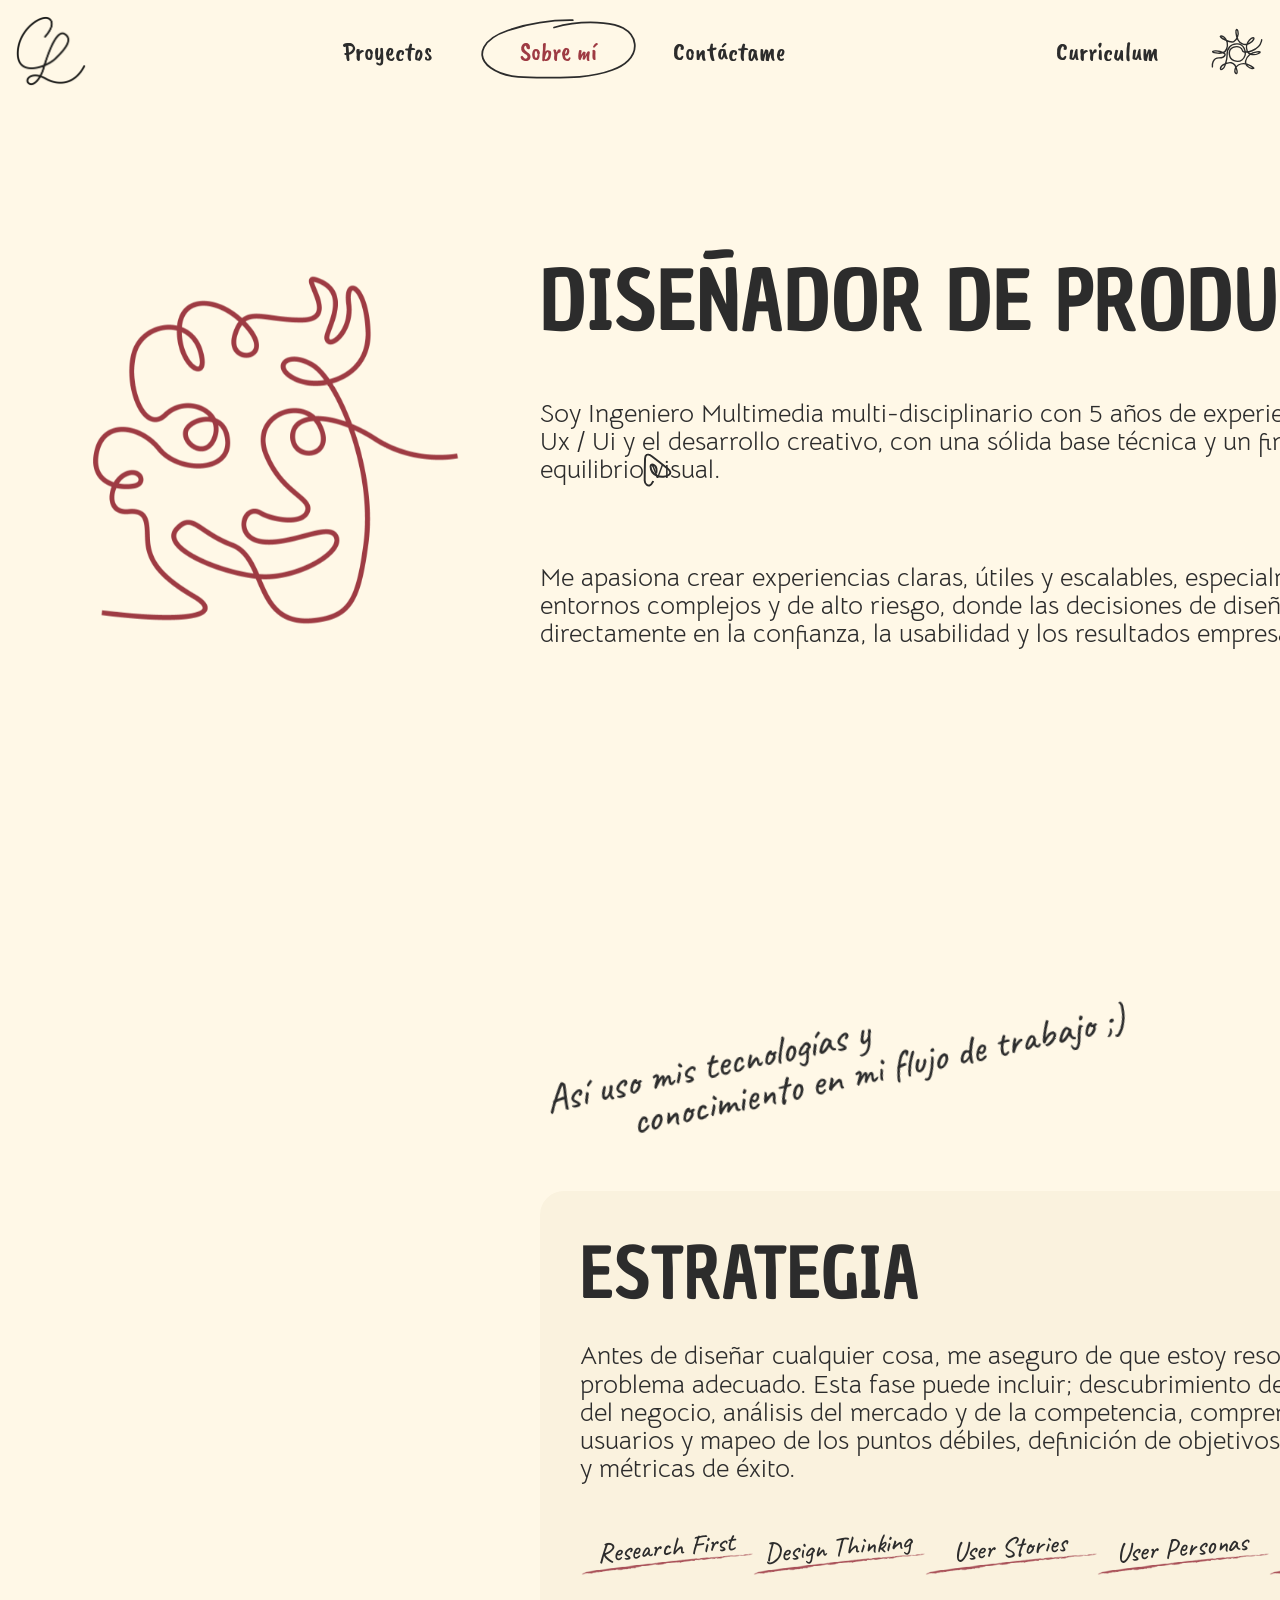
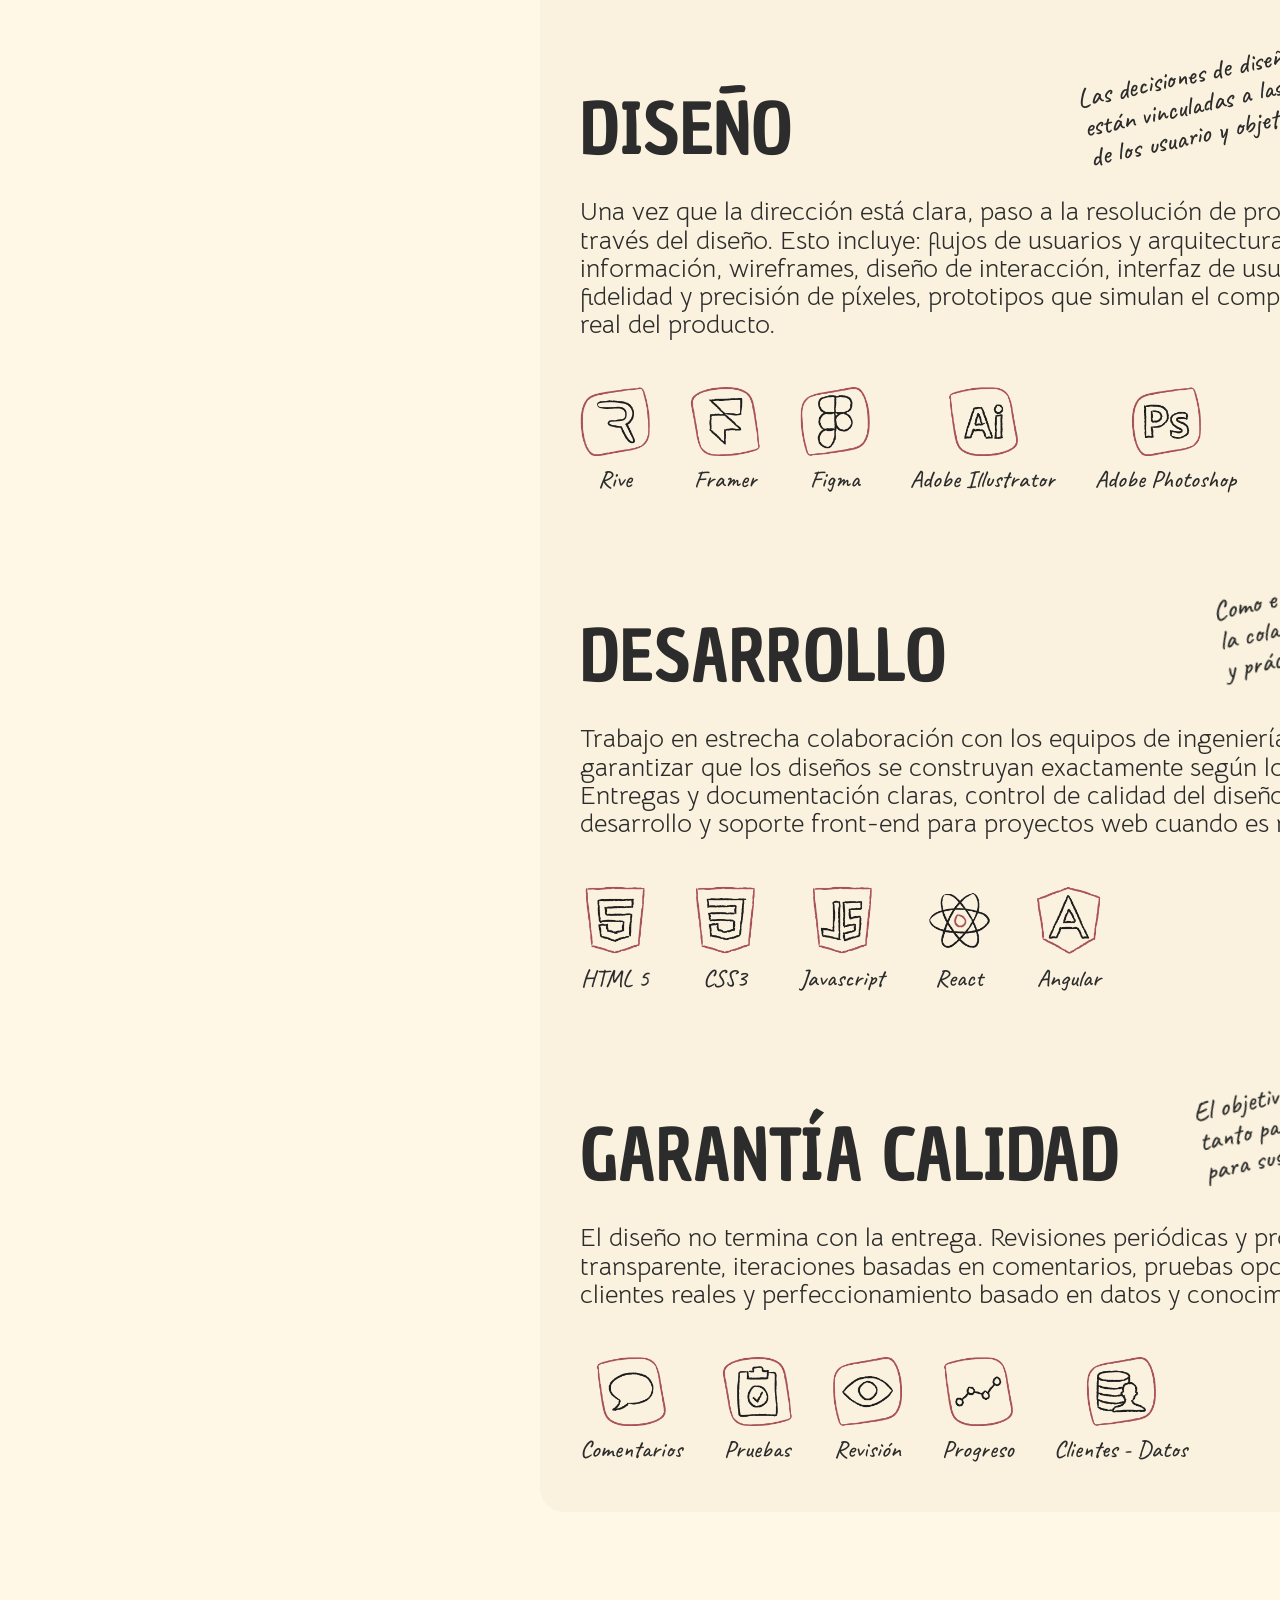
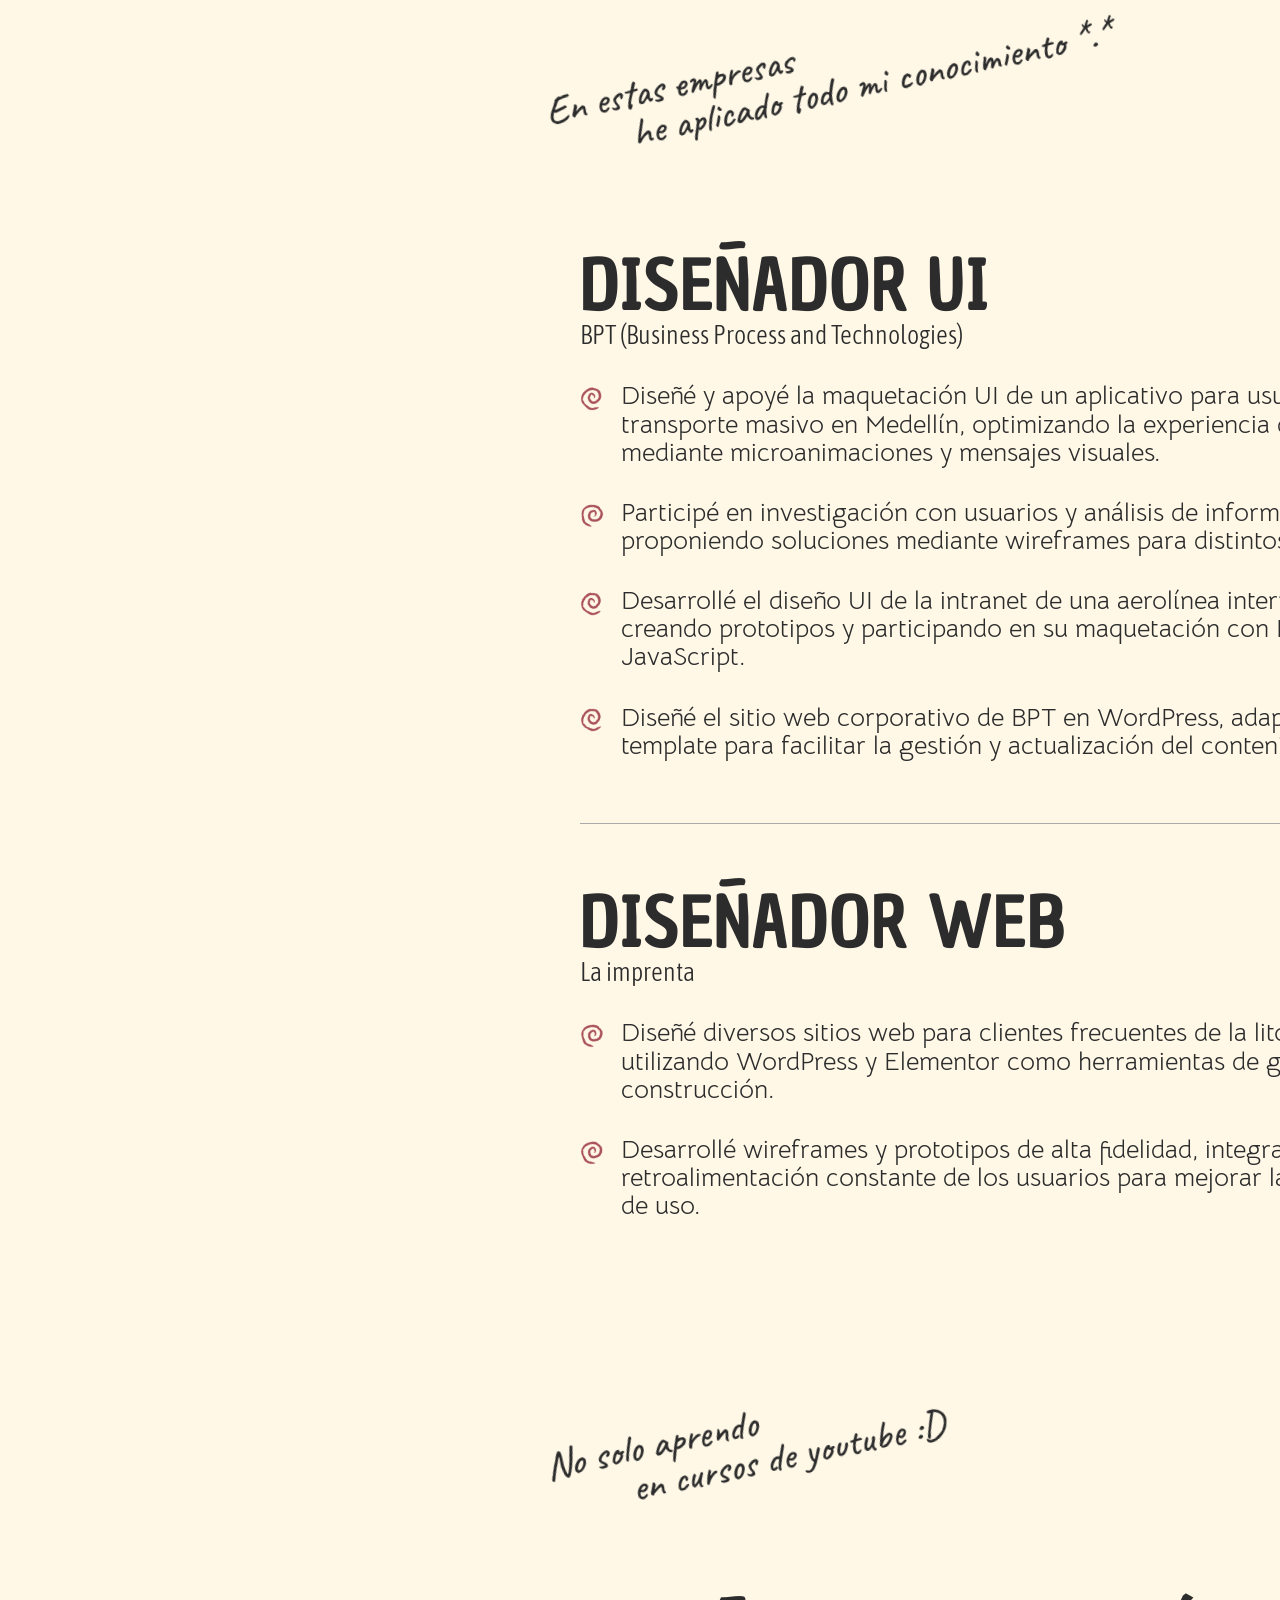
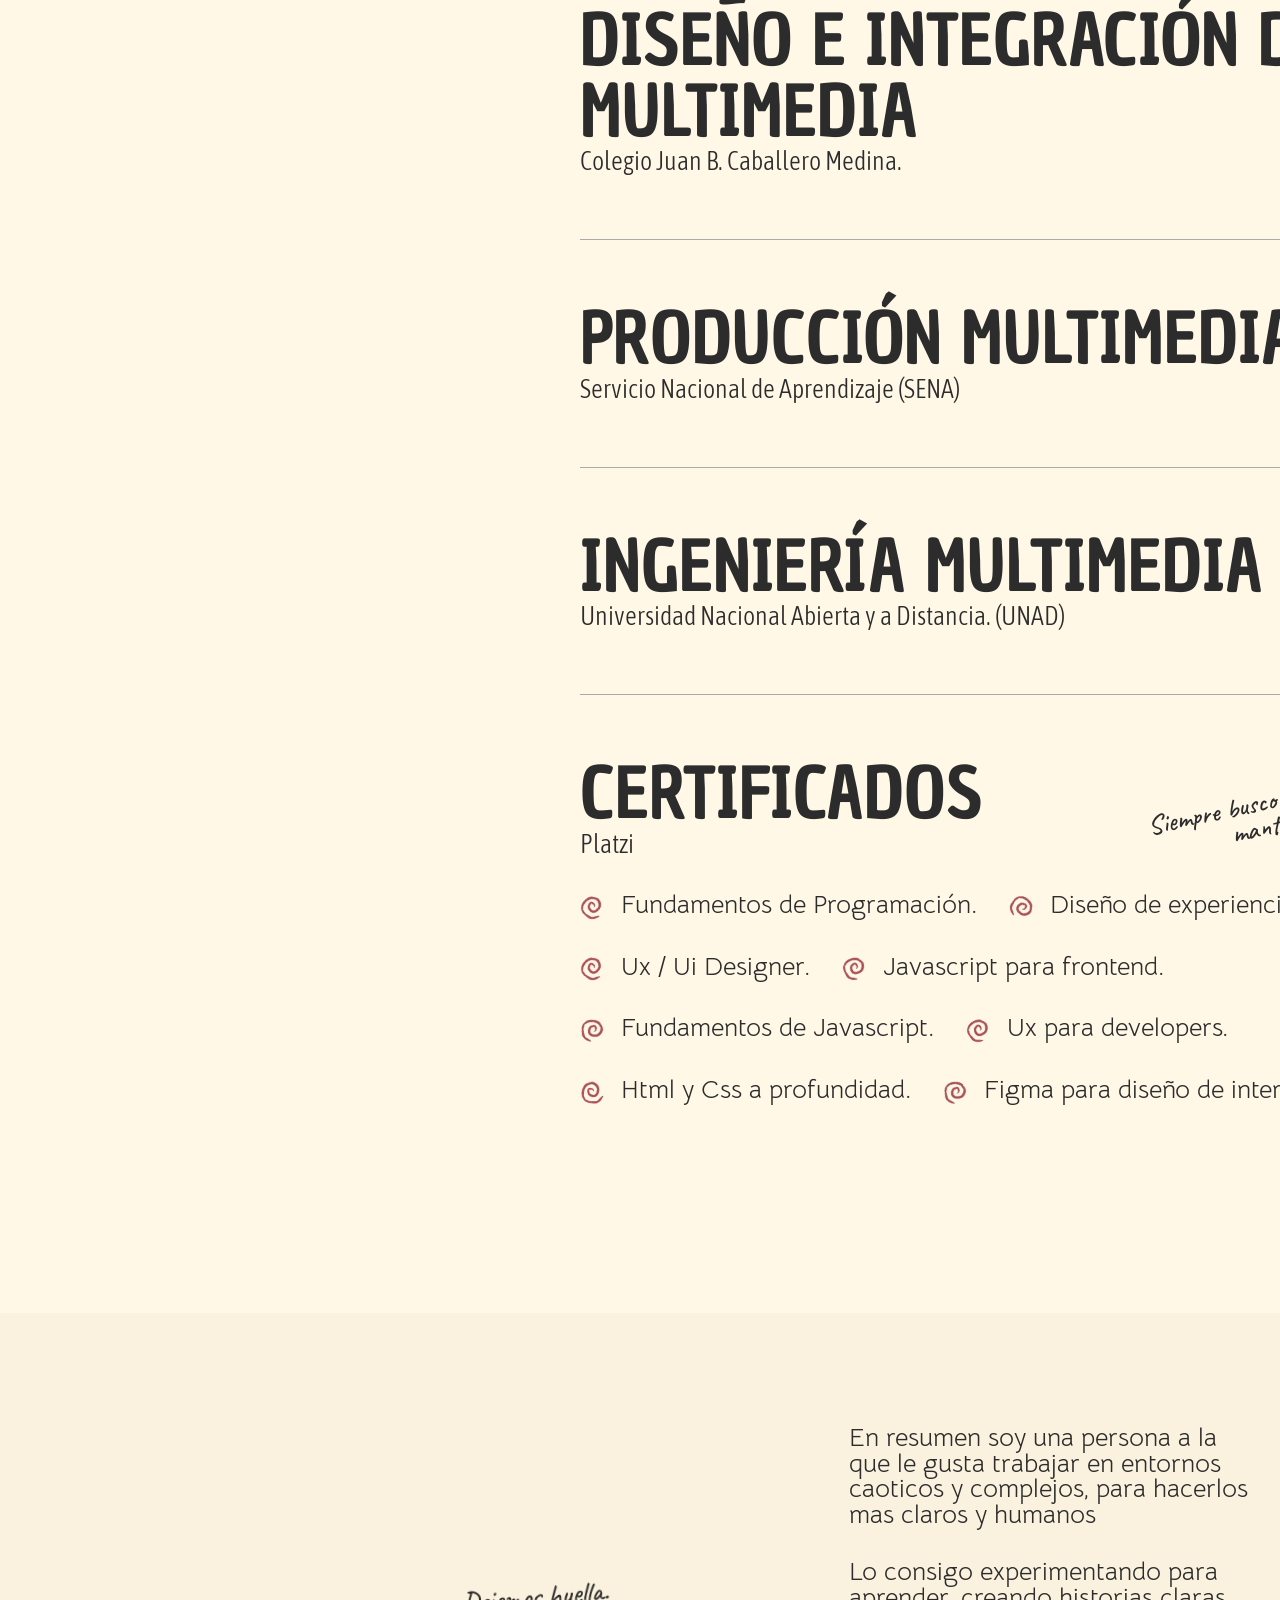
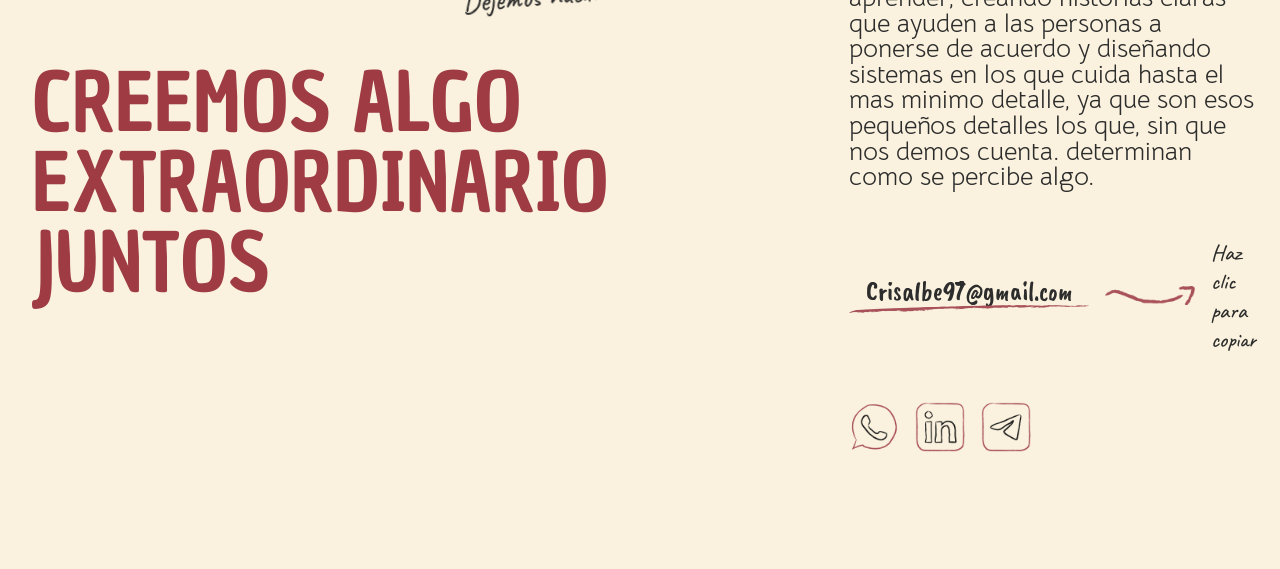
==== commit 0de0f2b7: "nuevos cambios para las secciones" ====
--- a/about.html
+++ b/about.html
@@ -4,7 +4,7 @@
 <head>
   <meta charset="UTF-8" />
   <meta name="viewport" content="width=device-width, initial-scale=1.0" />
-  <title>Portafolio</title>
+  <title>Proyect</title>
   <link rel="stylesheet" href="./assets/css/style.css" />
   <!-- <link rel="stylesheet" href="assets/scss/style.scss" /> -->
   <link rel="preconnect" href="https://fonts.googleapis.com" />
@@ -16,74 +16,91 @@
 
 <body>
 
-  <header class="header">
-    <div class="header__container">
-
-      <img src="./assets/images/Logo.png" alt="Logo">
-
-      <nav>
-        <ul>
-
-          <li class="button__svg">
-            <svg class="buttonStroke" version="1.1" xmlns="http://www.w3.org/2000/svg"
-              xmlns:xlink="http://www.w3.org/1999/xlink" x="0px" y="0px" viewBox="0 0 1311.1 505.9"
-              style="enable-background:new 0 0 1311.1 505.9;" xml:space="preserve">
-              <path class="buttonStroke--stroke" d="M776.4,10.1C590,7.7,403.3,37.3,226.9,97.2c-79.7,27.1-163.6,65.9-201.4,141.2c-10.7,21.4-17.2,45.4-15,69.2
+  <div id="cursor">
+    <svg viewBox="0 0 197.2 248.4">
+      <path id="cursor-path"
+        d="M72.4,179.4c3.5-7.3,4.3-15.6,2.4-23.5-9.1-38.3-11.5-78.2-7.2-117.4,1.4-12.5,4-25.9,15.2-33.1s13.6-4,19.3,0,6.3,10.9,6.3,17.1c0,33.4-.2,66.9-.8,100.3-5.5,3.1-10.6-5.1-10.9-11.4-.7-11.9,2.3-24,8.6-34.2,5.1-8.3,14.3-15.9,23.6-13.2,8.3,2.5,12.3,11.9,13.9,20.4,1.8,9.8,2,19.8.5,29.7s-2.4,4.4-4.8,4.4-4.5-3.5-4.7-6.4c-.9-11.9,5.9-25.8,17.8-27.2,10.1-1.2,19.3,7.3,22.5,17,3.7,11.2,1.2,23.6-.3,35.2s-3.2,6.3-6.6,6.6-5.7-2.9-6.4-6c-2.3-8.8.3-19.2,8.4-24.1s13.2-3.6,18.5.7,7.3,15.4,7.2,24.1c0,20,0,40.3-5.4,59.5-2,7.3-4.8,14.6-9.6,20.5-8.4,10.5-21.7,15.7-34.4,20.3-9.3,3.4-18.9,6.9-28.8,7.2-17.5.5-33.5-8.9-48.4-18-11.6-7-23.1-14.1-34.7-21.1-11.2-6.8-22.8-14-28.4-26.3s-3.5-13.5-1-20c6-15.6,23-12.5,34.5-4.3s88.8,76.6,56.3,85.8-43.3-18.8-43.3-18.8c-4-9.5-1.9-20.6,2.6-29.8s11.4-17.1,17.5-25.4c13.9-18.8,13.1-17.2,16.8-26.3s6-26,4.1-36-8.5-19.6-18.3-22.4c-5.3-1.6-12.3-.2-14.3,5-.7,1.7-.6,3.6-.5,5.5,1.2,21.6,15.2,42,34.8,50.9,20.9,9.5,56,8.5,71.9-7.4.9-.9,1.8-1.9,2.4-3,6-10-3.5-21-12.1-28.1-28.8-24-58.3-47.2-88.4-69.7-6.2-4.7-12.7-9.4-20.7-10.3s-7,0-10.1,1.6c-8.2,4.1-8.8,12.7-9,20.5-1.2,41-1.8,82-2,123.1,0,9.6,4.1,18.8,11.7,24.8s21.7,9.3,34.1-16.5Z" />
+    </svg>
+  </div>
+  <svg id="trail"></svg>
+
+    <header class="header">
+        <div class="header__container">
+
+            <img src="./assets/images/Logo.png" alt="Logo">
+
+            <nav>
+                <ul>
+
+                    <li class="button__svg">
+                        <a href="./index.html">
+                            <svg class="buttonStroke" version="1.1" xmlns="http://www.w3.org/2000/svg"
+                                xmlns:xlink="http://www.w3.org/1999/xlink" x="0px" y="0px" viewBox="0 0 1311.1 505.9"
+                                style="enable-background:new 0 0 1311.1 505.9;" xml:space="preserve">
+                                <path class="buttonStroke--stroke" d="M776.4,10.1C590,7.7,403.3,37.3,226.9,97.2c-79.7,27.1-163.6,65.9-201.4,141.2c-10.7,21.4-17.2,45.4-15,69.2
                   c4,43.5,35.8,79.6,71.2,105.2c57.4,41.3,126.9,63,196.9,73.1c70,10.1,141,9.3,211.7,9.5c209.1,0.6,424.4,9.3,620.2-64
                   c49.2-18.4,97.4-42.5,134.3-79.8s61.3-89.7,55.4-141.8c-6.4-57-48.1-105.5-98.3-133.2c-50.2-27.7-108.3-37.3-165.5-42.5
                   c-140.3-12.7-283.1-0.7-418.6,37.8" />
-            </svg>
-            <a href="./index.html">Proyectos</a>
-          </li>
-
-          <li class="button__svg active">
-            <svg class="buttonStroke" version="1.1" xmlns="http://www.w3.org/2000/svg"
-              xmlns:xlink="http://www.w3.org/1999/xlink" x="0px" y="0px" viewBox="0 0 1311.1 505.9"
-              style="enable-background:new 0 0 1311.1 505.9;" xml:space="preserve">
-              <path class="buttonStroke--stroke" d="M776.4,10.1C590,7.7,403.3,37.3,226.9,97.2c-79.7,27.1-163.6,65.9-201.4,141.2c-10.7,21.4-17.2,45.4-15,69.2
+                            </svg>
+                            <span>Proyectos</span>
+                        </a>
+                    </li>
+
+                    <li class="button__svg active">
+                        <a href="./about.html">
+                            <svg class="buttonStroke" version="1.1" xmlns="http://www.w3.org/2000/svg"
+                                xmlns:xlink="http://www.w3.org/1999/xlink" x="0px" y="0px" viewBox="0 0 1311.1 505.9"
+                                style="enable-background:new 0 0 1311.1 505.9;" xml:space="preserve">
+                                <path class="buttonStroke--stroke" d="M776.4,10.1C590,7.7,403.3,37.3,226.9,97.2c-79.7,27.1-163.6,65.9-201.4,141.2c-10.7,21.4-17.2,45.4-15,69.2
                   c4,43.5,35.8,79.6,71.2,105.2c57.4,41.3,126.9,63,196.9,73.1c70,10.1,141,9.3,211.7,9.5c209.1,0.6,424.4,9.3,620.2-64
                   c49.2-18.4,97.4-42.5,134.3-79.8s61.3-89.7,55.4-141.8c-6.4-57-48.1-105.5-98.3-133.2c-50.2-27.7-108.3-37.3-165.5-42.5
                   c-140.3-12.7-283.1-0.7-418.6,37.8" />
-            </svg>
-            <a href="./about.html">Sobre mí</a>
-          </li>
-
-          <li class="button__svg">
-            <svg class="buttonStroke" version="1.1" xmlns="http://www.w3.org/2000/svg"
-              xmlns:xlink="http://www.w3.org/1999/xlink" x="0px" y="0px" viewBox="0 0 1311.1 505.9"
-              style="enable-background:new 0 0 1311.1 505.9;" xml:space="preserve">
-              <path class="buttonStroke--stroke" d="M776.4,10.1C590,7.7,403.3,37.3,226.9,97.2c-79.7,27.1-163.6,65.9-201.4,141.2c-10.7,21.4-17.2,45.4-15,69.2
+                            </svg>
+                            <span>Sobre mí</span>
+                        </a>
+                    </li>
+
+                    <li class="button__svg">
+                        <a href="./contact.html">
+                            <svg class="buttonStroke" version="1.1" xmlns="http://www.w3.org/2000/svg"
+                                xmlns:xlink="http://www.w3.org/1999/xlink" x="0px" y="0px" viewBox="0 0 1311.1 505.9"
+                                style="enable-background:new 0 0 1311.1 505.9;" xml:space="preserve">
+                                <path class="buttonStroke--stroke" d="M776.4,10.1C590,7.7,403.3,37.3,226.9,97.2c-79.7,27.1-163.6,65.9-201.4,141.2c-10.7,21.4-17.2,45.4-15,69.2
                   c4,43.5,35.8,79.6,71.2,105.2c57.4,41.3,126.9,63,196.9,73.1c70,10.1,141,9.3,211.7,9.5c209.1,0.6,424.4,9.3,620.2-64
                   c49.2-18.4,97.4-42.5,134.3-79.8s61.3-89.7,55.4-141.8c-6.4-57-48.1-105.5-98.3-133.2c-50.2-27.7-108.3-37.3-165.5-42.5
                   c-140.3-12.7-283.1-0.7-418.6,37.8" />
-            </svg>
-            <a href="./contact.html">Contáctame</a>
-          </li>
-        </ul>
-      </nav>
-
-      <div class="header__right">
-        <nav class="nav-buttons">
-          <ul>
-            <li class="button__svg button__svg--curriculum">
-              <svg class="buttonStroke" version="1.1" xmlns="http://www.w3.org/2000/svg"
-                xmlns:xlink="http://www.w3.org/1999/xlink" x="0px" y="0px" viewBox="0 0 1311.1 505.9"
-                style="enable-background:new 0 0 1311.1 505.9;" xml:space="preserve">
-                <path class="buttonStroke--stroke" d="M776.4,10.1C590,7.7,403.3,37.3,226.9,97.2c-79.7,27.1-163.6,65.9-201.4,141.2c-10.7,21.4-17.2,45.4-15,69.2
-                        c4,43.5,35.8,79.6,71.2,105.2c57.4,41.3,126.9,63,196.9,73.1c70,10.1,141,9.3,211.7,9.5c209.1,0.6,424.4,9.3,620.2-64
-                        c49.2-18.4,97.4-42.5,134.3-79.8s61.3-89.7,55.4-141.8c-6.4-57-48.1-105.5-98.3-133.2c-50.2-27.7-108.3-37.3-165.5-42.5
-                        c-140.3-12.7-283.1-0.7-418.6,37.8" />
-              </svg>
-              <a href="http://">Curriculum</a>
-            </li>
-          </ul>
-        </nav>
-
-        <svg class="lightDark" version="1.1" xmlns="http://www.w3.org/2000/svg"
-          xmlns:xlink="http://www.w3.org/1999/xlink" x="0px" y="0px" viewBox="0 0 1000 1000"
-          style="enable-background:new 0 0 1000 1000;" xml:space="preserve">
-
-          <path class="lightDark--stroke" d="M181.6,916.9C83,887.9,32.1,777.7,75.4,684.5c17.7-38,49-67.4,103.4-68.1c71.5-0.9,109-33.5,114.7-56.9
+                            </svg>
+                            <span>Contáctame</span>
+                        </a>
+                    </li>
+                </ul>
+            </nav>
+
+            <div class="header__right">
+                <nav class="nav-buttons">
+                    <ul>
+                        <li class="button__svg button__svg--curriculum">
+                            <a href="./index.html">
+                                <svg class="buttonStroke" version="1.1" xmlns="http://www.w3.org/2000/svg"
+                                    xmlns:xlink="http://www.w3.org/1999/xlink" x="0px" y="0px"
+                                    viewBox="0 0 1311.1 505.9" style="enable-background:new 0 0 1311.1 505.9;"
+                                    xml:space="preserve">
+                                    <path class="buttonStroke--stroke" d="M776.4,10.1C590,7.7,403.3,37.3,226.9,97.2c-79.7,27.1-163.6,65.9-201.4,141.2c-10.7,21.4-17.2,45.4-15,69.2
+                  c4,43.5,35.8,79.6,71.2,105.2c57.4,41.3,126.9,63,196.9,73.1c70,10.1,141,9.3,211.7,9.5c209.1,0.6,424.4,9.3,620.2-64
+                  c49.2-18.4,97.4-42.5,134.3-79.8s61.3-89.7,55.4-141.8c-6.4-57-48.1-105.5-98.3-133.2c-50.2-27.7-108.3-37.3-165.5-42.5
+                  c-140.3-12.7-283.1-0.7-418.6,37.8" />
+                                </svg>
+                                <span>Curriculum</span>
+                            </a>
+                        </li>
+                    </ul>
+                </nav>
+
+                <svg class="lightDark" version="1.1" xmlns="http://www.w3.org/2000/svg"
+                    xmlns:xlink="http://www.w3.org/1999/xlink" x="0px" y="0px" viewBox="0 0 1000 1000"
+                    style="enable-background:new 0 0 1000 1000;" xml:space="preserve">
+
+                    <path class="lightDark--stroke" d="M181.6,916.9C83,887.9,32.1,777.7,75.4,684.5c17.7-38,49-67.4,103.4-68.1c71.5-0.9,109-33.5,114.7-56.9
 	c5.8-23.8-41.9-41.9-94.5-59.7c-52.6-17.9-132.8-11.2-132.8,3.1s104.2,40.3,177.7,23C317.4,508.5,345,410,331.7,337.5
 	s-81.2-131.2-120.5-115.4s175.1,128.2,239.5,99.6c64.3-28.6,90.4-143,74.6-192c-15.8-49-40.9-36.8-34.2,30.6
 	c6.6,67.4,33.2,164.9,116.4,201.7s184.9-38.3,204.8-82.7c19.9-44.4-29.1-39.3-75.6,12.3s-68.4,134.8-41.4,204.8s138.9,71.5,194,44.4
@@ -99,11 +116,11 @@
 	c88.1-3.2,160.8,68.8,158.1,157c-1.5,48.5-5.7,106.4-15,171.4c-19.3,135.5-120.5,234.5-184.6,284.7c-31.3,24.6-70.4,37.3-110.2,35.9
 	C566.5,975,335.9,962.2,181.6,916.9z" />
 
-        </svg>
-
-      </div>
-    </div>
-  </header>
+                </svg>
+
+            </div>
+        </div>
+    </header>
   <main>
 
     <div class="container containerAbout">
@@ -536,6 +553,7 @@
   </footer>
 
   <script src="./assets/js/script.js"></script>
+  <script src="./assets/js/cursor.js"></script>
   <script src="./assets/js/animationButtonStroke.js"></script>
 
   <script>
@@ -579,8 +597,6 @@
 
     document.addEventListener("DOMContentLoaded", type);
   </script>
-  <script src="./assets/js/themeControl.js"></script>
-
 </body>
 
 </html>
--- a/assets/css/style.css
+++ b/assets/css/style.css
@@ -31,17 +31,15 @@
   right: 0;
   z-index: 100;
   padding: 1rem 1rem;
-  -webkit-transition: -webkit-transform 0.5s ease-in-out;
-  transition: -webkit-transform 0.5s ease-in-out;
-  transition: transform 0.5s ease-in-out;
-  transition:
-    transform 0.5s ease-in-out,
-    -webkit-transform 0.5s ease-in-out;
+  -webkit-transition: -webkit-transform .5s ease-in-out;
+  transition: -webkit-transform .5s ease-in-out;
+  transition: transform .5s ease-in-out;
+  transition: transform .5s ease-in-out, -webkit-transform .5s ease-in-out;
 }
 
 header.header--hidden {
   -webkit-transform: translateY(-100%);
-  transform: translateY(-100%);
+          transform: translateY(-100%);
 }
 
 header .header__container {
@@ -52,18 +50,18 @@
   display: -ms-flexbox;
   display: flex;
   -webkit-box-pack: justify;
-  -ms-flex-pack: justify;
-  justify-content: space-between;
+      -ms-flex-pack: justify;
+          justify-content: space-between;
   -webkit-box-align: center;
-  -ms-flex-align: center;
-  align-items: center;
+      -ms-flex-align: center;
+          align-items: center;
 }
 
 header .header__container img {
   width: 70px;
   height: auto;
   -o-object-fit: contain;
-  object-fit: contain;
+     object-fit: contain;
 }
 
 header .header__container nav ul {
@@ -71,8 +69,8 @@
   display: -ms-flexbox;
   display: flex;
   -webkit-box-align: center;
-  -ms-flex-align: center;
-  align-items: center;
+      -ms-flex-align: center;
+          align-items: center;
   gap: 1rem;
 }
 
@@ -81,17 +79,13 @@
   display: -ms-flexbox;
   display: flex;
   -webkit-box-align: center;
-  -ms-flex-align: center;
-  align-items: center;
+      -ms-flex-align: center;
+          align-items: center;
   gap: 1.5rem;
 }
 
-header .header__container .header__right .lightDark {
-  cursor: pointer;
-}
-
 header .header__container .header__right .lightDark:hover .lightDark--stroke {
-  stroke: #9e3b43;
+  stroke: #9E3B43;
   stroke-dashoffset: 6320;
   stroke-dasharray: 6575;
 }
@@ -102,7 +96,7 @@
 
 .buttonStroke--stroke {
   fill: transparent;
-  stroke: #2c2c2c;
+  stroke: #2C2C2C;
   stroke-width: 15;
   stroke-linecap: round;
   stroke-dashoffset: 3200;
@@ -115,7 +109,7 @@
   0% {
     stroke-dashoffset: 3200;
     -webkit-animation-timing-function: cubic-bezier(0.63, 0, 0.34, 1);
-    animation-timing-function: cubic-bezier(0.63, 0, 0.34, 1);
+            animation-timing-function: cubic-bezier(0.63, 0, 0.34, 1);
   }
   100% {
     stroke-dashoffset: 0;
@@ -126,7 +120,7 @@
   0% {
     stroke-dashoffset: 3200;
     -webkit-animation-timing-function: cubic-bezier(0.63, 0, 0.34, 1);
-    animation-timing-function: cubic-bezier(0.63, 0, 0.34, 1);
+            animation-timing-function: cubic-bezier(0.63, 0, 0.34, 1);
   }
   100% {
     stroke-dashoffset: 0;
@@ -137,7 +131,7 @@
   0% {
     stroke-dashoffset: 0;
     -webkit-animation-timing-function: cubic-bezier(0.63, 0, 0.34, 1);
-    animation-timing-function: cubic-bezier(0.63, 0, 0.34, 1);
+            animation-timing-function: cubic-bezier(0.63, 0, 0.34, 1);
   }
   100% {
     stroke-dashoffset: -3200;
@@ -148,7 +142,7 @@
   0% {
     stroke-dashoffset: 0;
     -webkit-animation-timing-function: cubic-bezier(0.63, 0, 0.34, 1);
-    animation-timing-function: cubic-bezier(0.63, 0, 0.34, 1);
+            animation-timing-function: cubic-bezier(0.63, 0, 0.34, 1);
   }
   100% {
     stroke-dashoffset: -3200;
@@ -161,7 +155,7 @@
 
 .lightDark--stroke {
   fill: transparent;
-  stroke: #2c2c2c;
+  stroke: #2C2C2C;
   stroke-width: 25;
   stroke-linecap: round;
   stroke-dashoffset: -190;
@@ -176,13 +170,13 @@
 
 .phonePortfolio .phonePortfolio--stroke {
   fill: transparent;
-  stroke: #9e3b43;
+  stroke: #9E3B43;
   stroke-width: 4;
   stroke-linecap: round;
   stroke-dashoffset: -6425;
   stroke-dasharray: 6425;
   -webkit-animation: drawPhoneOut 2s cubic-bezier(0.63, 0, 0.34, 1) forwards;
-  animation: drawPhoneOut 2s cubic-bezier(0.63, 0, 0.34, 1) forwards;
+          animation: drawPhoneOut 2s cubic-bezier(0.63, 0, 0.34, 1) forwards;
 }
 
 @-webkit-keyframes drawPhoneIn {
@@ -227,13 +221,13 @@
 
 .desktopPortfolio .desktopPortfolio--stroke {
   fill: transparent;
-  stroke: #9e3b43;
+  stroke: #9E3B43;
   stroke-width: 4;
   stroke-linecap: round;
   stroke-dashoffset: -8450;
   stroke-dasharray: 8450;
   -webkit-animation: drawDesktopOut 2s cubic-bezier(0.63, 0, 0.34, 1) forwards;
-  animation: drawDesktopOut 2s cubic-bezier(0.63, 0, 0.34, 1) forwards;
+          animation: drawDesktopOut 2s cubic-bezier(0.63, 0, 0.34, 1) forwards;
 }
 
 @-webkit-keyframes drawDesktopIn {
@@ -273,25 +267,25 @@
 }
 
 .button__svg--hover:hover .buttonStroke--stroke {
-  -webkit-animation: drawLineIn 0.4s linear forwards;
-  animation: drawLineIn 0.4s linear forwards;
-}
-
-.button__svg--hover:hover a {
-  color: #9e3b43;
-}
-
-.button__svg--hover:hover.button__svg--curriculum a {
-  color: #fff8e7;
+  -webkit-animation: drawLineIn .4s linear forwards;
+          animation: drawLineIn .4s linear forwards;
+}
+
+.button__svg--hover:hover span {
+  color: #9E3B43;
+}
+
+.button__svg--hover:hover.button__svg--curriculum span {
+  color: #FFF8E7;
 }
 
 .button__svg--hover:hover.button__svg--curriculum .buttonStroke--stroke {
-  fill: #9e3b43;
+  fill: #9E3B43;
 }
 
 .button__svg--hover:not(:hover) .buttonStroke--stroke {
-  -webkit-animation: drawLineOut 0.4s linear forwards;
-  animation: drawLineOut 0.4s linear forwards;
+  -webkit-animation: drawLineOut .4s linear forwards;
+          animation: drawLineOut .4s linear forwards;
 }
 
 .button__svg {
@@ -301,7 +295,7 @@
   place-items: center;
 }
 
-.button__svg a {
+.button__svg span {
   width: -webkit-max-content;
   width: -moz-max-content;
   width: max-content;
@@ -311,17 +305,17 @@
   font-family: caveatBrush;
   font-size: 1.6rem;
   -webkit-transform: translate(-50%, -50%);
-  transform: translate(-50%, -50%);
-  -webkit-transition: color 0.3s ease-in-out;
-  transition: color 0.3s ease-in-out;
+          transform: translate(-50%, -50%);
+  -webkit-transition: color .3s ease-in-out;
+  transition: color .3s ease-in-out;
 }
 
 .button__svg.active {
   pointer-events: none;
 }
 
-.button__svg.active a {
-  color: #9e3b43;
+.button__svg.active span {
+  color: #9E3B43;
 }
 
 .button__svg.active .buttonStroke--stroke {
@@ -339,7 +333,7 @@
   right: -50px;
   top: 10px;
   -webkit-transform: rotate(-15deg);
-  transform: rotate(-15deg);
+          transform: rotate(-15deg);
 }
 
 .itemUnderlined {
@@ -348,13 +342,13 @@
   display: flex;
   -webkit-box-orient: vertical;
   -webkit-box-direction: normal;
-  -ms-flex-direction: column;
-  flex-direction: column;
+      -ms-flex-direction: column;
+          flex-direction: column;
   -webkit-box-align: center;
-  -ms-flex-align: center;
-  align-items: center;
+      -ms-flex-align: center;
+          align-items: center;
   -webkit-transform: rotate(-5deg);
-  transform: rotate(-5deg);
+          transform: rotate(-5deg);
 }
 
 .itemUnderlined span {
@@ -373,17 +367,13 @@
   padding: 7rem 2rem;
 }
 
-footer.dark{
-  background-color:  #960000;
-}
-
 footer .container {
   display: -webkit-box;
   display: -ms-flexbox;
   display: flex;
   -webkit-box-align: center;
-  -ms-flex-align: center;
-  align-items: center;
+      -ms-flex-align: center;
+          align-items: center;
   gap: 15rem;
 }
 
@@ -392,19 +382,19 @@
   display: -ms-flexbox;
   display: flex;
   -webkit-box-align: end;
-  -ms-flex-align: end;
-  align-items: end;
-  -webkit-box-orient: vertical;
-  -webkit-box-direction: normal;
-  -ms-flex-direction: column;
-  flex-direction: column;
+      -ms-flex-align: end;
+          align-items: end;
+  -webkit-box-orient: vertical;
+  -webkit-box-direction: normal;
+      -ms-flex-direction: column;
+          flex-direction: column;
   gap: 3rem;
 }
 
 footer .container .footer__izq .footer__print {
   position: relative;
   -webkit-transform: rotate(-5deg);
-  transform: rotate(-5deg);
+          transform: rotate(-5deg);
 }
 
 footer .container .footer__izq .footer__print .footer__fingerPrint {
@@ -417,9 +407,9 @@
   background-repeat: no-repeat;
   background-position: center;
   -webkit-animation: fingerprint 0.5s steps(1) infinite;
-  animation: fingerprint 0.5s steps(1) infinite;
+          animation: fingerprint 0.5s steps(1) infinite;
   -webkit-transform: rotate(-25deg);
-  transform: rotate(-25deg);
+          transform: rotate(-25deg);
 }
 
 @-webkit-keyframes fingerprint {
@@ -462,7 +452,7 @@
 footer .container .footer__izq h2 {
   font-size: 5rem;
   line-height: 1;
-  color: #9e3b43;
+  color: #9E3B43;
 }
 
 footer .container .footer__der {
@@ -471,8 +461,8 @@
   display: flex;
   -webkit-box-orient: vertical;
   -webkit-box-direction: normal;
-  -ms-flex-direction: column;
-  flex-direction: column;
+      -ms-flex-direction: column;
+          flex-direction: column;
   gap: 3rem;
 }
 
@@ -482,8 +472,8 @@
   display: flex;
   -webkit-box-orient: vertical;
   -webkit-box-direction: normal;
-  -ms-flex-direction: column;
-  flex-direction: column;
+      -ms-flex-direction: column;
+          flex-direction: column;
   gap: 2rem;
 }
 
@@ -496,8 +486,8 @@
   display: -ms-flexbox;
   display: flex;
   -webkit-box-align: center;
-  -ms-flex-align: center;
-  align-items: center;
+      -ms-flex-align: center;
+          align-items: center;
   gap: 1rem;
 }
 
@@ -518,7 +508,7 @@
 
 footer .container .footer__der .footer__cta .arrowImg {
   -o-object-fit: contain;
-  object-fit: contain;
+     object-fit: contain;
   width: 90px;
   height: auto;
 }
@@ -539,85 +529,23 @@
   width: 50px;
 }
 
-footer .container .footer__der .footer__social .wpp,
-footer .container .footer__der .footer__social .linkedin,
-footer .container .footer__der .footer__social .telegram {
+footer .container .footer__der .footer__social .wpp, footer .container .footer__der .footer__social .linkedin, footer .container .footer__der .footer__social .telegram {
   position: relative;
 }
 
-footer .container .footer__der .footer__social .wpp:hover img:first-child,
-footer .container .footer__der .footer__social .linkedin:hover img:first-child,
-footer .container .footer__der .footer__social .telegram:hover img:first-child {
+footer .container .footer__der .footer__social .wpp:hover img:first-child, footer .container .footer__der .footer__social .linkedin:hover img:first-child, footer .container .footer__der .footer__social .telegram:hover img:first-child {
   opacity: 1;
 }
 
-footer .container .footer__der .footer__social .wpp img:first-child,
-footer .container .footer__der .footer__social .linkedin img:first-child,
-footer .container .footer__der .footer__social .telegram img:first-child {
+footer .container .footer__der .footer__social .wpp img:first-child, footer .container .footer__der .footer__social .linkedin img:first-child, footer .container .footer__der .footer__social .telegram img:first-child {
   position: absolute;
   top: 0;
   left: 0;
   opacity: 0;
   -webkit-transform: translateY(-50%, -50%);
-  transform: translateY(-50%, -50%);
-  -webkit-transition: opacity 0.2s ease;
-  transition: opacity 0.2s ease;
-}
-
-.contact__social {
-  display: -webkit-box;
-  display: -ms-flexbox;
-  display: flex;
-  gap: 3.25rem;
-}
-
-.contact-item__social {
-  display: -webkit-box;
-  display: -ms-flexbox;
-  display: flex;
-  flex-direction: column;
-  justify-content: center;
-  text-align: center;
-  gap: 1rem;
-}
-
-.contact-item__social span {
-  font-family: caveat;
-  font-size: 1.875rem;
-  font-weight: 100;
-}
-
-.contact__social img {
-  width: 65px;
-}
-
-.contact__social .wpp,
-.contact__social .linkedin,
-.contact__social .email,
-.contact__social .telegram {
-  position: relative;
-  margin: auto;
-}
-
-.contact__social .wpp img:first-child,
-.contact__social .linkedin img:first-child,
-.contact__social .email img:first-child,
-.contact__social .telegram img:first-child {
-  position: absolute;
-  top: 0;
-  left: 0;
-  opacity: 0;
-  -webkit-transform: translateY(-50%, -60%);
-  transform: translateY(-50%, -60%);
-  -webkit-transition: opacity 0.2s ease;
-  transition: opacity 0.2s ease;
-}
-
-.contact__social .wpp:hover img:first-child,
-.contact__social .linkedin:hover img:first-child,
-.contact__social .email:hover img:first-child,
-.contact__social .telegram:hover img:first-child {
-  opacity: 1;
+          transform: translateY(-50%, -50%);
+  -webkit-transition: opacity .2s ease;
+  transition: opacity .2s ease;
 }
 
 .hero {
@@ -626,8 +554,8 @@
   display: -ms-flexbox;
   display: flex;
   -webkit-box-align: center;
-  -ms-flex-align: center;
-  align-items: center;
+      -ms-flex-align: center;
+          align-items: center;
   gap: 2.5rem;
 }
 
@@ -638,7 +566,7 @@
 }
 
 .hero h1 span {
-  color: #9e3b43;
+  color: #9E3B43;
 }
 
 .hero img {
@@ -646,26 +574,53 @@
 }
 
 .projects {
-  display: -webkit-box;
-  display: -ms-flexbox;
-  display: flex;
-  -webkit-box-orient: vertical;
-  -webkit-box-direction: normal;
-  -ms-flex-direction: column;
-  flex-direction: column;
+  position: relative;
+  display: -webkit-box;
+  display: -ms-flexbox;
+  display: flex;
+  -webkit-box-orient: vertical;
+  -webkit-box-direction: normal;
+      -ms-flex-direction: column;
+          flex-direction: column;
   gap: 5rem;
 }
 
+.projects .project__next {
+  position: absolute;
+  right: 0;
+  top: -8rem;
+  display: -webkit-box;
+  display: -ms-flexbox;
+  display: flex;
+  -webkit-box-orient: vertical;
+  -webkit-box-direction: normal;
+      -ms-flex-direction: column;
+          flex-direction: column;
+  gap: 1.8rem;
+  rotate: 15deg;
+}
+
+.projects .project__next span {
+  font-family: caveat;
+  font-size: 2.4rem;
+}
+
+.projects .project__next img {
+  display: block;
+  rotate: 145deg;
+  width: 100px;
+}
+
 .projects .project {
   display: -webkit-box;
   display: -ms-flexbox;
   display: flex;
   -webkit-box-align: center;
-  -ms-flex-align: center;
-  align-items: center;
+      -ms-flex-align: center;
+          align-items: center;
   -webkit-box-pack: space-evenly;
-  -ms-flex-pack: space-evenly;
-  justify-content: space-evenly;
+      -ms-flex-pack: space-evenly;
+          justify-content: space-evenly;
   background-color: #faf2de;
   padding: 2.5rem 2rem;
   border-radius: 1.5rem;
@@ -673,22 +628,22 @@
 
 .projects .project.out .phonePortfolio--stroke {
   -webkit-animation: drawPhoneOut 2s cubic-bezier(0.63, 0, 0.34, 1) forwards;
-  animation: drawPhoneOut 2s cubic-bezier(0.63, 0, 0.34, 1) forwards;
+          animation: drawPhoneOut 2s cubic-bezier(0.63, 0, 0.34, 1) forwards;
 }
 
 .projects .project.out .desktopPortfolio--stroke {
   -webkit-animation: drawDesktopOut 2s cubic-bezier(0.63, 0, 0.34, 1) forwards;
-  animation: drawDesktopOut 2s cubic-bezier(0.63, 0, 0.34, 1) forwards;
+          animation: drawDesktopOut 2s cubic-bezier(0.63, 0, 0.34, 1) forwards;
 }
 
 .projects .project.visible .phonePortfolio--stroke {
   -webkit-animation: drawPhoneIn 2s cubic-bezier(0.63, 0, 0.34, 1) forwards;
-  animation: drawPhoneIn 2s cubic-bezier(0.63, 0, 0.34, 1) forwards;
+          animation: drawPhoneIn 2s cubic-bezier(0.63, 0, 0.34, 1) forwards;
 }
 
 .projects .project.visible .desktopPortfolio--stroke {
   -webkit-animation: drawDesktopIn 2s cubic-bezier(0.63, 0, 0.34, 1) forwards;
-  animation: drawDesktopIn 2s cubic-bezier(0.63, 0, 0.34, 1) forwards;
+          animation: drawDesktopIn 2s cubic-bezier(0.63, 0, 0.34, 1) forwards;
 }
 
 .projects .project .project__izq {
@@ -697,8 +652,8 @@
   display: flex;
   -webkit-box-orient: vertical;
   -webkit-box-direction: normal;
-  -ms-flex-direction: column;
-  flex-direction: column;
+      -ms-flex-direction: column;
+          flex-direction: column;
   gap: 3rem;
 }
 
@@ -708,8 +663,8 @@
   display: flex;
   -webkit-box-orient: vertical;
   -webkit-box-direction: normal;
-  -ms-flex-direction: column;
-  flex-direction: column;
+      -ms-flex-direction: column;
+          flex-direction: column;
   gap: 1rem;
 }
 
@@ -731,8 +686,8 @@
   display: flex;
   -webkit-box-orient: vertical;
   -webkit-box-direction: normal;
-  -ms-flex-direction: column;
-  flex-direction: column;
+      -ms-flex-direction: column;
+          flex-direction: column;
   gap: 1.5rem;
 }
 
@@ -741,8 +696,8 @@
   display: -ms-flexbox;
   display: flex;
   -webkit-box-align: center;
-  -ms-flex-align: center;
-  align-items: center;
+      -ms-flex-align: center;
+          align-items: center;
 }
 
 .projects .project .project__izq .project__itemsCta .button__svg {
@@ -756,11 +711,18 @@
   position: relative;
 }
 
-.projects .project .project__der img {
+.projects .project .project__der .project__img {
   position: absolute;
   z-index: 1;
+  overflow: hidden;
+  border-radius: 12px;
   -webkit-transform: translate(-50%, -50%);
-  transform: translate(-50%, -50%);
+          transform: translate(-50%, -50%);
+}
+
+.projects .project .project__der .project__img img {
+  -o-object-fit: contain;
+     object-fit: contain;
 }
 
 .projects .project .project__der .phonePortfolio,
@@ -769,16 +731,29 @@
   z-index: 10;
 }
 
-.projects .project .project__der.mobile img {
-  top: 50%;
-  left: 51.3%;
+.projects .project .project__der.mobile .project__img {
   width: 183px;
-}
-
-.projects .project .project__der.desktop img {
+  height: 320px;
+  top: 48%;
+  left: 51.6%;
+}
+
+.projects .project .project__der.mobile .project__img img {
+  margin-left: -244px;
+  width: 670px;
+}
+
+.projects .project .project__der.desktop .project__img {
   top: 39%;
   left: 50%;
-  width: 485px;
+  width: 475px;
+  height: 270px;
+}
+
+.projects .project .project__der.desktop .project__img img {
+  margin-left: -330px;
+  margin-top: -137px;
+  width: 1140px;
 }
 
 .containerAbout .animationScroll {
@@ -801,14 +776,14 @@
   display: flex;
   -webkit-box-orient: vertical;
   -webkit-box-direction: normal;
-  -ms-flex-direction: column;
-  flex-direction: column;
+      -ms-flex-direction: column;
+          flex-direction: column;
   gap: 5rem;
 }
 
 .containerAbout .sections .section .section__msg {
   -webkit-transform: rotate(-12deg);
-  transform: rotate(-12deg);
+          transform: rotate(-12deg);
   margin-bottom: 8rem;
 }
 
@@ -856,7 +831,7 @@
 .containerAbout .sections .section .divider {
   width: 100%;
   height: 1px;
-  background-color: #aaaaaa;
+  background-color: #AAAAAA;
 }
 
 .containerAbout .sections .section .section__container {
@@ -868,8 +843,8 @@
   display: flex;
   -webkit-box-orient: vertical;
   -webkit-box-direction: normal;
-  -ms-flex-direction: column;
-  flex-direction: column;
+      -ms-flex-direction: column;
+          flex-direction: column;
   gap: 8rem;
 }
 
@@ -880,11 +855,11 @@
   display: flex;
   -webkit-box-orient: vertical;
   -webkit-box-direction: normal;
-  -ms-flex-direction: column;
-  flex-direction: column;
+      -ms-flex-direction: column;
+          flex-direction: column;
   -webkit-box-pack: center;
-  -ms-flex-pack: center;
-  justify-content: center;
+      -ms-flex-pack: center;
+          justify-content: center;
   gap: 3rem;
 }
 
@@ -899,15 +874,9 @@
   line-height: 1.2;
 }
 
-.containerContact .contactInfo .section-title h1 {
-  font-size: 4rem;
-  line-height: 1.1;
-  font-weight: 700;
-}
-
 .containerAbout .sections .section.about .about__typing h2:last-child {
-  -webkit-animation: flicker 0.7s infinite;
-  animation: flicker 0.7s infinite;
+  -webkit-animation: flicker .7s infinite;
+          animation: flicker .7s infinite;
 }
 
 @-webkit-keyframes flicker {
@@ -934,327 +903,359 @@
   display: flex;
   -webkit-box-orient: vertical;
   -webkit-box-direction: normal;
-  -ms-flex-direction: column;
-  flex-direction: column;
+      -ms-flex-direction: column;
+          flex-direction: column;
   gap: 5rem;
 }
 
-.containerAbout
-  .sections
-  .section.methods
-  .section__container
-  .methods__method {
-  display: -webkit-box;
-  display: -ms-flexbox;
-  display: flex;
-  -webkit-box-orient: vertical;
-  -webkit-box-direction: normal;
-  -ms-flex-direction: column;
-  flex-direction: column;
+.containerAbout .sections .section.methods .section__container .methods__method {
+  display: -webkit-box;
+  display: -ms-flexbox;
+  display: flex;
+  -webkit-box-orient: vertical;
+  -webkit-box-direction: normal;
+      -ms-flex-direction: column;
+          flex-direction: column;
   gap: 3rem;
 }
 
-.containerAbout
-  .sections
-  .section.methods
-  .section__container
-  .methods__method
-  .methods__info {
-  display: -webkit-box;
-  display: -ms-flexbox;
-  display: flex;
-  -webkit-box-orient: vertical;
-  -webkit-box-direction: normal;
-  -ms-flex-direction: column;
-  flex-direction: column;
+.containerAbout .sections .section.methods .section__container .methods__method .methods__info {
+  display: -webkit-box;
+  display: -ms-flexbox;
+  display: flex;
+  -webkit-box-orient: vertical;
+  -webkit-box-direction: normal;
+      -ms-flex-direction: column;
+          flex-direction: column;
   gap: 2rem;
 }
 
-.containerAbout
-  .sections
-  .section.methods
-  .section__container
-  .methods__method.strategy
-  .section__title
-  .section__msg {
+.containerAbout .sections .section.methods .section__container .methods__method.strategy .section__title .section__msg {
   top: -1rem;
 }
 
-.containerAbout
-  .sections
-  .section.methods
-  .section__container
-  .methods__method.strategy
-  .section__title
-  .section__msg
-  p:last-child {
+.containerAbout .sections .section.methods .section__container .methods__method.strategy .section__title .section__msg p:last-child {
   margin-left: 2.5rem;
 }
 
-.containerAbout
-  .sections
-  .section.methods
-  .section__container
-  .methods__method.design
-  .section__title
-  .section__msg,
-.containerAbout
-  .sections
-  .section.methods
-  .section__container
-  .methods__method.develop
-  .section__title
-  .section__msg,
-.containerAbout
-  .sections
-  .section.methods
-  .section__container
-  .methods__method.quality
-  .section__title
-  .section__msg {
+.containerAbout .sections .section.methods .section__container .methods__method.design .section__title .section__msg, .containerAbout .sections .section.methods .section__container .methods__method.develop .section__title .section__msg, .containerAbout .sections .section.methods .section__container .methods__method.quality .section__title .section__msg {
   top: -3rem;
 }
 
-.containerAbout
-  .sections
-  .section.methods
-  .section__container
-  .methods__method.design
-  .section__title
-  .section__msg
-  p,
-.containerAbout
-  .sections
-  .section.methods
-  .section__container
-  .methods__method.develop
-  .section__title
-  .section__msg
-  p,
-.containerAbout
-  .sections
-  .section.methods
-  .section__container
-  .methods__method.quality
-  .section__title
-  .section__msg
-  p {
+.containerAbout .sections .section.methods .section__container .methods__method.design .section__title .section__msg p, .containerAbout .sections .section.methods .section__container .methods__method.develop .section__title .section__msg p, .containerAbout .sections .section.methods .section__container .methods__method.quality .section__title .section__msg p {
   margin-left: 0;
   margin-top: 0;
 }
 
-.containerAbout
-  .sections
-  .section.methods
-  .section__container
-  .methods__method
-  .methods__elements {
-  display: -webkit-box;
-  display: -ms-flexbox;
-  display: flex;
-}
-
-.containerAbout
-  .sections
-  .section.methods
-  .section__container
-  .methods__method
-  .methods__elements.icons {
+.containerAbout .sections .section.methods .section__container .methods__method .methods__elements {
+  display: -webkit-box;
+  display: -ms-flexbox;
+  display: flex;
+}
+
+.containerAbout .sections .section.methods .section__container .methods__method .methods__elements.icons {
   gap: 2.5rem;
 }
 
-.containerAbout
-  .sections
-  .section.methods
-  .section__container
-  .methods__method
-  .methods__elements
-  .methods__elementsIcons {
-  display: -webkit-box;
-  display: -ms-flexbox;
-  display: flex;
-  -webkit-box-orient: vertical;
-  -webkit-box-direction: normal;
-  -ms-flex-direction: column;
-  flex-direction: column;
+.containerAbout .sections .section.methods .section__container .methods__method .methods__elements .methods__elementsIcons {
+  display: -webkit-box;
+  display: -ms-flexbox;
+  display: flex;
+  -webkit-box-orient: vertical;
+  -webkit-box-direction: normal;
+      -ms-flex-direction: column;
+          flex-direction: column;
   -webkit-box-align: center;
-  -ms-flex-align: center;
-  align-items: center;
-  gap: 0.5rem;
-}
-
-.containerAbout
-  .sections
-  .section.methods
-  .section__container
-  .methods__method
-  .methods__elements
-  .methods__elementsIcons
-  img {
+      -ms-flex-align: center;
+          align-items: center;
+  gap: .5rem;
+}
+
+.containerAbout .sections .section.methods .section__container .methods__method .methods__elements .methods__elementsIcons img {
   width: 70px;
   -o-object-fit: contain;
-  object-fit: contain;
-}
-
-.containerAbout
-  .sections
-  .section.methods
-  .section__container
-  .methods__method
-  .methods__elements
-  .methods__elementsIcons
-  span {
+     object-fit: contain;
+}
+
+.containerAbout .sections .section.methods .section__container .methods__method .methods__elements .methods__elementsIcons span {
   font-size: 1.5rem;
   font-family: caveat;
 }
 
-.containerAbout .sections .section.jobs .section__container,
+.containerAbout .sections .section.jobs .section__container, .containerAbout .sections .section.studies .section__container {
+  background-color: transparent;
+  gap: 4rem;
+}
+
+.containerAbout .sections .section.jobs .section__container .section__exp, .containerAbout .sections .section.studies .section__container .section__exp {
+  display: -webkit-box;
+  display: -ms-flexbox;
+  display: flex;
+  -webkit-box-orient: vertical;
+  -webkit-box-direction: normal;
+      -ms-flex-direction: column;
+          flex-direction: column;
+  gap: 2rem;
+}
+
+.containerAbout .sections .section.jobs .section__container .section__exp .section__msg, .containerAbout .sections .section.studies .section__container .section__exp .section__msg {
+  top: 50%;
+  -webkit-transform: translateY(-50%) rotate(-12deg);
+          transform: translateY(-50%) rotate(-12deg);
+}
+
+.containerAbout .sections .section.jobs .section__container .section__exp .section__itemList, .containerAbout .sections .section.studies .section__container .section__exp .section__itemList {
+  display: -webkit-box;
+  display: -ms-flexbox;
+  display: flex;
+  -webkit-box-orient: vertical;
+  -webkit-box-direction: normal;
+      -ms-flex-direction: column;
+          flex-direction: column;
+  gap: 2rem;
+}
+
+.containerAbout .sections .section.jobs .section__container .section__exp .section__itemList .section__item, .containerAbout .sections .section.studies .section__container .section__exp .section__itemList .section__item {
+  display: -webkit-box;
+  display: -ms-flexbox;
+  display: flex;
+  -webkit-box-align: start;
+      -ms-flex-align: start;
+          align-items: flex-start;
+  gap: 1rem;
+}
+
+.containerAbout .sections .section.jobs .section__container .section__exp .section__itemList .section__item img, .containerAbout .sections .section.studies .section__container .section__exp .section__itemList .section__item img {
+  margin-top: .3rem;
+  width: 25px;
+  -o-object-fit: contain;
+     object-fit: contain;
+}
+
 .containerAbout .sections .section.studies .section__container {
   background-color: transparent;
   gap: 4rem;
 }
 
-.containerAbout .sections .section.jobs .section__container .section__exp,
 .containerAbout .sections .section.studies .section__container .section__exp {
   display: -webkit-box;
   display: -ms-flexbox;
   display: flex;
   -webkit-box-orient: vertical;
   -webkit-box-direction: normal;
-  -ms-flex-direction: column;
+      -ms-flex-direction: column;
+          flex-direction: column;
+  gap: 2rem;
+}
+
+.containerAbout .sections .section.studies .section__container .section__exp .section__itemList {
+  -webkit-box-orient: horizontal;
+  -webkit-box-direction: normal;
+      -ms-flex-direction: row;
+          flex-direction: row;
+  -ms-flex-wrap: wrap;
+      flex-wrap: wrap;
+}
+
+.case {
+  display: -webkit-box;
+  display: -ms-flexbox;
+  display: flex;
+  -webkit-box-orient: vertical;
+  -webkit-box-direction: normal;
+      -ms-flex-direction: column;
+          flex-direction: column;
+  display: flex;
   flex-direction: column;
+  -webkit-box-align: center;
+      -ms-flex-align: center;
+          align-items: center;
+  gap: 5rem;
+  margin-bottom: 20rem;
+}
+
+.case p {
+  font-size: 1.6rem;
+  line-height: 1.1;
+}
+
+.case span {
+  font-family: caveat;
+  font-size: 1.7rem;
+}
+
+.case .case__content {
+  position: relative;
+}
+
+.case .case__content p {
+  margin-top: 1.5rem;
+  text-align: center;
+}
+
+.case .case__title {
+  display: -webkit-box;
+  display: -ms-flexbox;
+  display: flex;
+  -webkit-box-orient: vertical;
+  -webkit-box-direction: normal;
+      -ms-flex-direction: column;
+          flex-direction: column;
+  -webkit-box-align: center;
+      -ms-flex-align: center;
+          align-items: center;
   gap: 2rem;
 }
 
-.containerAbout
-  .sections
-  .section.jobs
-  .section__container
-  .section__exp
-  .section__msg,
-.containerAbout
-  .sections
-  .section.studies
-  .section__container
-  .section__exp
-  .section__msg {
-  top: 50%;
-  -webkit-transform: translateY(-50%) rotate(-12deg);
-  transform: translateY(-50%) rotate(-12deg);
-}
-
-.containerAbout
-  .sections
-  .section.jobs
-  .section__container
-  .section__exp
-  .section__itemList,
-.containerAbout
-  .sections
-  .section.studies
-  .section__container
-  .section__exp
-  .section__itemList {
-  display: -webkit-box;
-  display: -ms-flexbox;
-  display: flex;
-  -webkit-box-orient: vertical;
-  -webkit-box-direction: normal;
-  -ms-flex-direction: column;
-  flex-direction: column;
+.case .case__title.center .case__leyend {
+  -webkit-box-align: center;
+      -ms-flex-align: center;
+          align-items: center;
   gap: 2rem;
 }
 
-.containerAbout
-  .sections
-  .section.jobs
-  .section__container
-  .section__exp
-  .section__itemList
-  .section__item,
-.containerAbout
-  .sections
-  .section.studies
-  .section__container
-  .section__exp
-  .section__itemList
-  .section__item {
+.case .case__title.center .case__leyend span {
+  rotate: -10deg;
+}
+
+.case .case__title.center .case__leyend img {
+  rotate: -50deg;
+}
+
+.case .case__title.left {
+  position: relative;
+}
+
+.case .case__title.left .case__leyend {
+  position: absolute;
+  left: -14rem;
+  top: -2rem;
+  -webkit-box-align: end;
+      -ms-flex-align: end;
+          align-items: flex-end;
+  gap: 1rem;
+}
+
+.case .case__title.left .case__leyend span {
+  rotate: -10deg;
+}
+
+.case .case__title.left .case__leyend img {
+  -webkit-transform: scaleX(-1);
+          transform: scaleX(-1);
+  rotate: 30deg;
+}
+
+.case .case__title .case__leyend {
+  display: -webkit-box;
+  display: -ms-flexbox;
+  display: flex;
+  -webkit-box-orient: vertical;
+  -webkit-box-direction: normal;
+      -ms-flex-direction: column;
+          flex-direction: column;
+}
+
+.case .case__title .case__leyend img {
+  width: 70px;
+}
+
+.case .case__title h1 {
+  font-size: 3.5rem;
+}
+
+.case .case__imgMain {
+  position: relative;
+  width: 100%;
+  height: 400px;
+  overflow: hidden;
+  border-radius: 24px;
+}
+
+.case .case__imgMain img {
+  width: 1600px;
+  margin-top: -184px;
+  margin-left: -85px;
+  -o-object-fit: contain;
+     object-fit: contain;
+}
+
+.case .case__functions {
+  width: 100%;
+  display: -webkit-box;
+  display: -ms-flexbox;
+  display: flex;
+  -webkit-box-pack: space-evenly;
+      -ms-flex-pack: space-evenly;
+          justify-content: space-evenly;
+}
+
+.case .case__functions .case__role,
+.case .case__functions .case__responsabilities,
+.case .case__functions .case__time {
+  display: -webkit-box;
+  display: -ms-flexbox;
+  display: flex;
+  -webkit-box-orient: vertical;
+  -webkit-box-direction: normal;
+      -ms-flex-direction: column;
+          flex-direction: column;
+  gap: 1rem;
+}
+
+.case .case__functions .case__responsabilities .case__listItem {
+  display: -webkit-box;
+  display: -ms-flexbox;
+  display: flex;
+  -webkit-box-orient: vertical;
+  -webkit-box-direction: normal;
+      -ms-flex-direction: column;
+          flex-direction: column;
+  gap: 1rem;
+}
+
+.case .case__functions .case__responsabilities .case__listItem .case__item {
   display: -webkit-box;
   display: -ms-flexbox;
   display: flex;
   -webkit-box-align: start;
-  -ms-flex-align: start;
-  align-items: flex-start;
+      -ms-flex-align: start;
+          align-items: flex-start;
   gap: 1rem;
 }
 
-.containerAbout
-  .sections
-  .section.jobs
-  .section__container
-  .section__exp
-  .section__itemList
-  .section__item
-  img,
-.containerAbout
-  .sections
-  .section.studies
-  .section__container
-  .section__exp
-  .section__itemList
-  .section__item
-  img {
-  margin-top: 0.3rem;
+.case .case__functions .case__responsabilities .case__listItem .case__item img {
+  margin-top: .3rem;
   width: 25px;
   -o-object-fit: contain;
-  object-fit: contain;
-}
-
-.containerAbout .sections .section.studies .section__container {
-  background-color: transparent;
-  gap: 4rem;
-}
-
-.containerAbout .sections .section.studies .section__container .section__exp {
-  display: -webkit-box;
-  display: -ms-flexbox;
-  display: flex;
-  -webkit-box-orient: vertical;
-  -webkit-box-direction: normal;
-  -ms-flex-direction: column;
-  flex-direction: column;
-  gap: 2rem;
-}
-
-.containerAbout
-  .sections
-  .section.studies
-  .section__container
-  .section__exp
-  .section__itemList {
-  -webkit-box-orient: horizontal;
-  -webkit-box-direction: normal;
-  -ms-flex-direction: row;
-  flex-direction: row;
-  -ms-flex-wrap: wrap;
-  flex-wrap: wrap;
+     object-fit: contain;
+}
+
+.case .case__functions .case__name h4 {
+  font-family: caveat;
+  font-size: 2rem;
+  line-height: 1;
+}
+
+.case .case__functions .case__name img {
+  display: block;
+  -o-object-fit: contain;
+     object-fit: contain;
+  width: 15rem;
 }
 
 * {
   -webkit-box-sizing: border-box;
-  box-sizing: border-box;
+          box-sizing: border-box;
   margin: 0;
   padding: 0;
-  color: #2c2c2c;
+  color: #2C2C2C;
 }
 
 body {
+  cursor: none;
+  background-color: #FFF8E7;
   font-family: Bellota, sans-serif;
-  background-color: #fff8e7;
-}
-
-body.dark {
-  background-color: #960000;
 }
 
 main {
@@ -1275,87 +1276,8 @@
   gap: 2.5rem;
 }
 
-.container.containerContact {
-  display: -webkit-box;
-  display: -ms-flexbox;
-  display: flex;
-  gap: 2.5rem;
-  flex-flow: row;
-  flex: 0 0 auto;
-}
-
-.container.containerContact .contactHero {
-  display: flex;
-  justify-content: center;
-  align-items: center;
-  height: 100vh;
-}
-
-.container.containerContact .contactHero .img {
-  width: 480px;
-  aspect-ratio: 1.25714 /1;
-}
-
-.container.containerContact .contactInfo {
-  display: flex;
-  flex-direction: column;
-  justify-content: center;
-  gap: 40px;
-  height: 100vh;
-}
-
-.containerContact .contactInfo .info-text {
-  display: flex;
-  flex-direction: column;
-  margin-top: 20px;
-  gap: 10px;
-}
-
-.containerContact .contactInfo .info-text h1 {
-  font-size: 4rem;
-  line-height: 1.1;
-  font-weight: 700;
-  max-width: 75%;
-}
-
-.containerContact .contactInfo .info-text p {
-  font-size: 1.6rem;
-  line-height: 1.1;
-}
-
-.container.containerContact .contactInfo .contactForm {
-  display: flex;
-  flex-direction: column;
-  gap: 24px;
-}
-
-.container.containerContact .contactInfo .contactForm .formButton {
-  width: -webkit-max-content;
-  width: -moz-max-content;
-  width: max-content;
-  position: absolute;
-  top: 60%;
-  left: 50%;
-  font-family: caveatBrush;
-  font-size: 1.6rem;
-  -webkit-transform: translate(-50%, -50%);
-  transform: translate(-50%, -50%);
-  -webkit-transition: color 0.3s ease-in-out;
-  transition: color 0.3s ease-in-out;
-  background-color: transparent;
-  border: none;
-}
-
-.button-start {
-  display: flex;
-  justify-content: center;
-  padding-top: 16px;
-  width: 25%;
-}
-
-.container.containerContact .contactInfo .contactForm .formButton:hover {
-  color: #9e3b43;
-  cursor: pointer;
+.container.containerCase {
+  margin-top: 8rem;
 }
 
 li {
@@ -1365,6 +1287,14 @@
 a {
   text-decoration: none;
   list-style: none;
+}
+
+a:hover {
+  cursor: none;
+}
+
+button:hover {
+  cursor: none;
 }
 
 h1,
@@ -1383,37 +1313,132 @@
   font-weight: 100;
 }
 
-.form {
-  display: flex;
-  flex-flow: column;
-  gap: 32px;
-}
-
-input,
-textarea {
+#cursor {
+  position: fixed;
+  top: 0;
+  left: 0;
+  width: 18px;
+  height: 18px;
+  pointer-events: none;
+  z-index: 9999;
+  -webkit-transform: translate(-50%, -50%);
+          transform: translate(-50%, -50%);
+}
+
+#cursor svg {
+  width: 35px;
+}
+
+#cursor path {
+  fill: none;
+  stroke: #2C2C2C;
+  stroke-width: 11;
+  -webkit-transition: stroke-dashoffset .5s ease, stroke-dasharray .5s ease;
+  transition: stroke-dashoffset .5s ease, stroke-dasharray .5s ease;
+}
+
+#trail {
+  position: fixed;
+  top: 0;
+  left: 0;
+  width: 100vw;
+  height: 100vh;
+  z-index: 998;
+  pointer-events: none;
+  overflow: visible;
+}
+
+::view-transition-group(*) {
+  -webkit-animation-duration: 0.5s;
+          animation-duration: 0.5s;
+}
+
+@view-transition {
+  navigation: auto;
+}
+
+::view-transition-old(root),
+::view-transition-new(root) {
+  -webkit-animation: none;
+          animation: none;
+}
+
+::view-transition-old(root) {
+  -webkit-animation: fadeOut 1.2s ease forwards;
+          animation: fadeOut 1.2s ease forwards;
+}
+
+::view-transition-new(root) {
+  -webkit-animation: fadeIn 1.2s ease forwards;
+          animation: fadeIn 1.2s ease forwards;
+}
+
+@-webkit-keyframes fadeOut {
+  0% {
+    opacity: 1;
+  }
+  50% {
+    opacity: 0;
+  }
+  100% {
+    opacity: 0;
+  }
+}
+
+@keyframes fadeOut {
+  0% {
+    opacity: 1;
+  }
+  50% {
+    opacity: 0;
+  }
+  100% {
+    opacity: 0;
+  }
+}
+
+@-webkit-keyframes fadeIn {
+  0% {
+    opacity: 0;
+  }
+  50% {
+    opacity: 0;
+  }
+  100% {
+    opacity: 1;
+  }
+}
+
+@keyframes fadeIn {
+  0% {
+    opacity: 0;
+  }
+  50% {
+    opacity: 0;
+  }
+  100% {
+    opacity: 1;
+  }
+}
+
+#prueba_1,
+#prueba_2 {
+  view-transition-name: poster;
+}
+
+::view-transition-group(poster) {
+  overflow: hidden;
+  border-radius: 12px;
+}
+
+::view-transition-old(poster),
+::view-transition-new(poster) {
+  -webkit-animation: none;
+          animation: none;
+  mix-blend-mode: normal;
   width: 100%;
-  background-color: transparent;
-  border: none;
-  border-bottom: 1px solid #9e3b43;
-  padding: 12px 20px;
-  font-size: 18px;
-  outline: none;
-}
-
-input::placeholder,
-textarea::placeholder {
-  font-family: caveatBrush;
-  font-size: 32px;
-  color: rgb(204, 203, 188);
-}
-
-textarea {
-  resize: none;
-}
-
-.form-group {
-  display: flex;
-  gap: 24px;
-}
-
-/*# sourceMappingURL=style.css.map */
+  height: 100%;
+  -o-object-fit: cover;
+     object-fit: cover;
+}
+/*# sourceMappingURL=style.css.map */
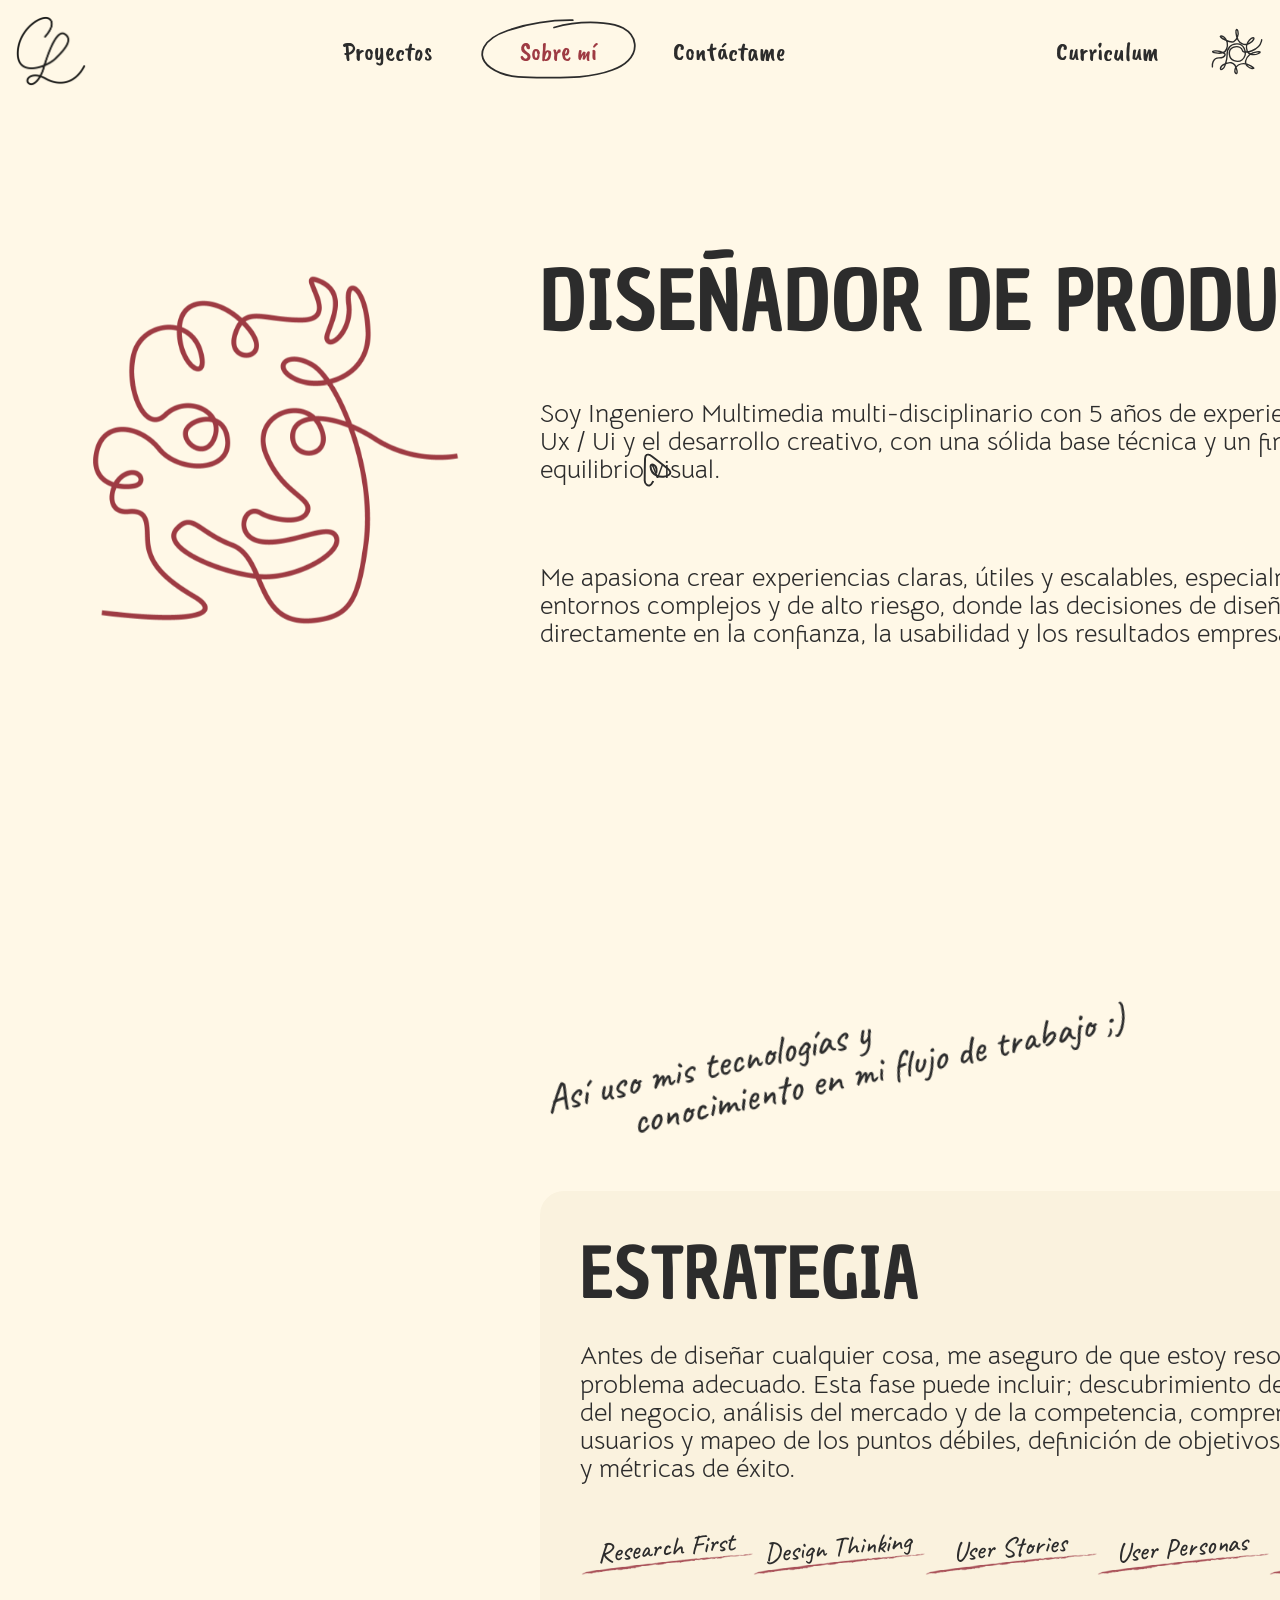
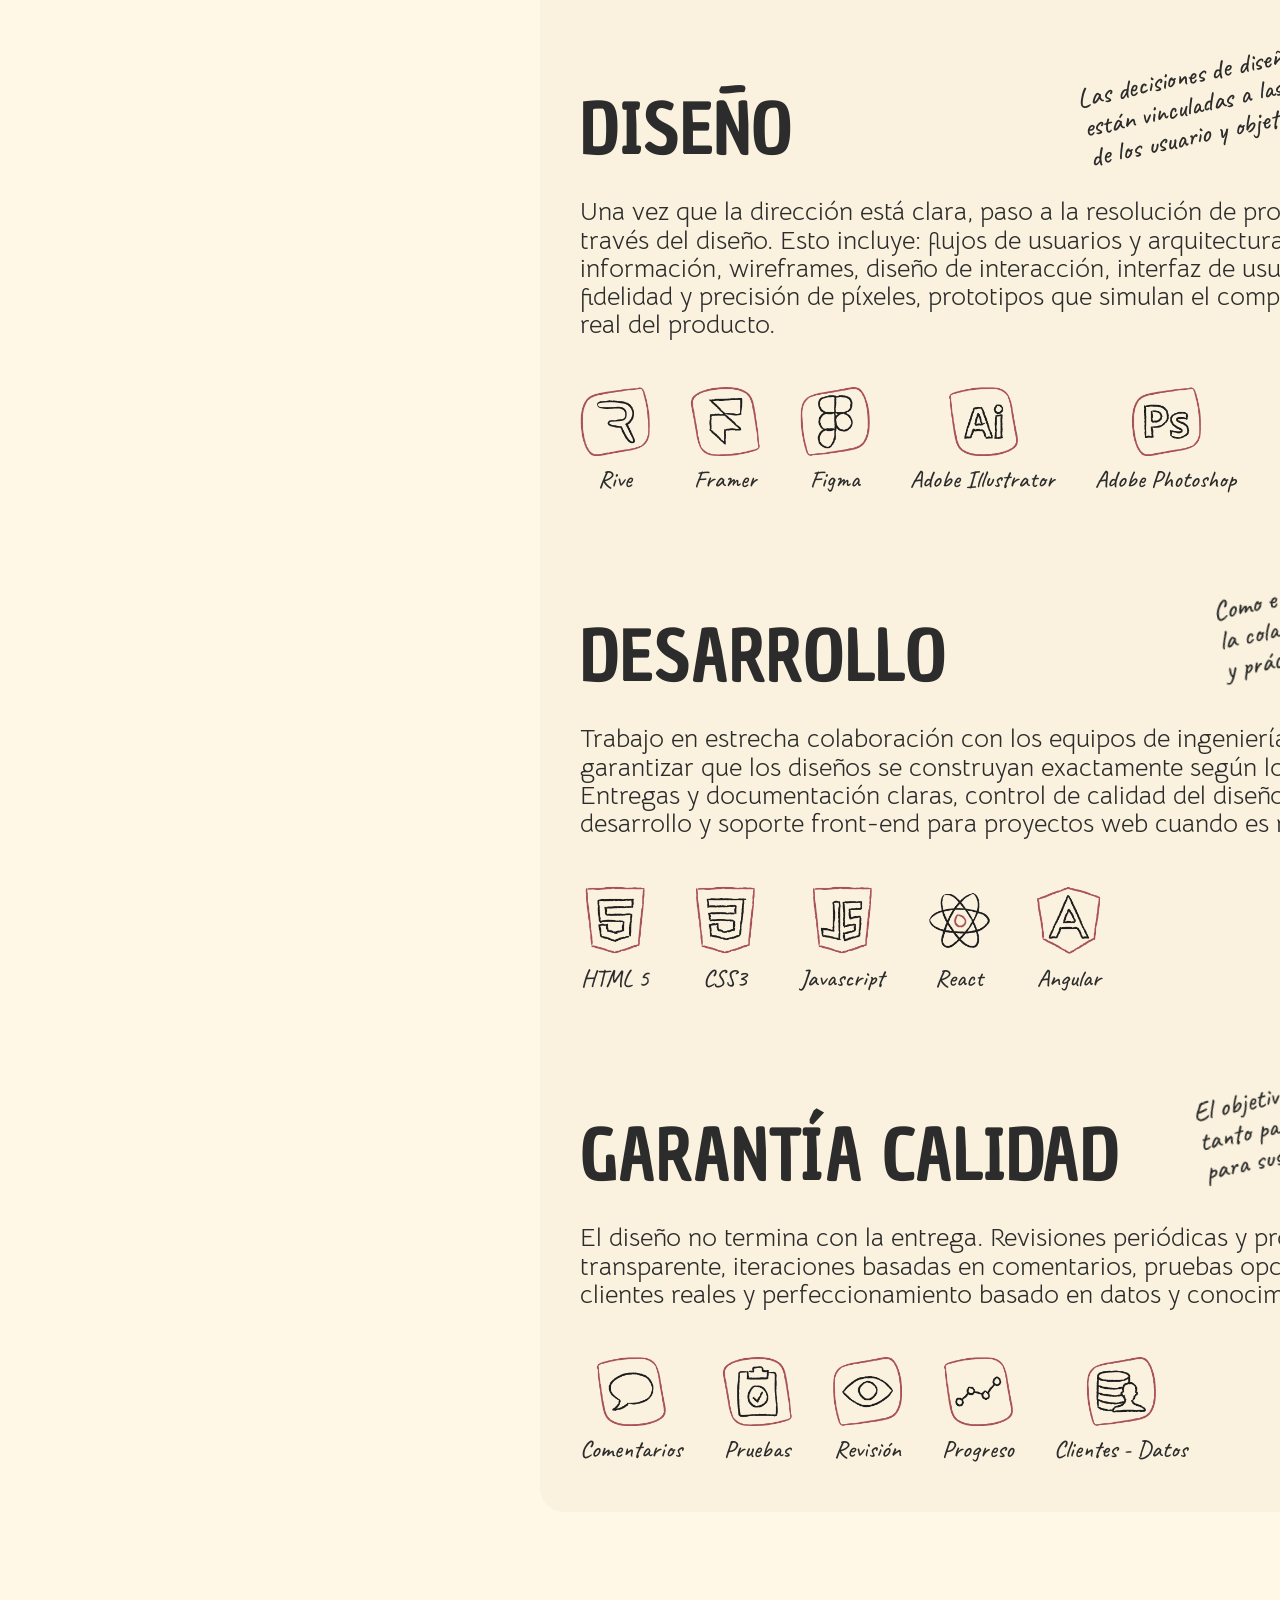
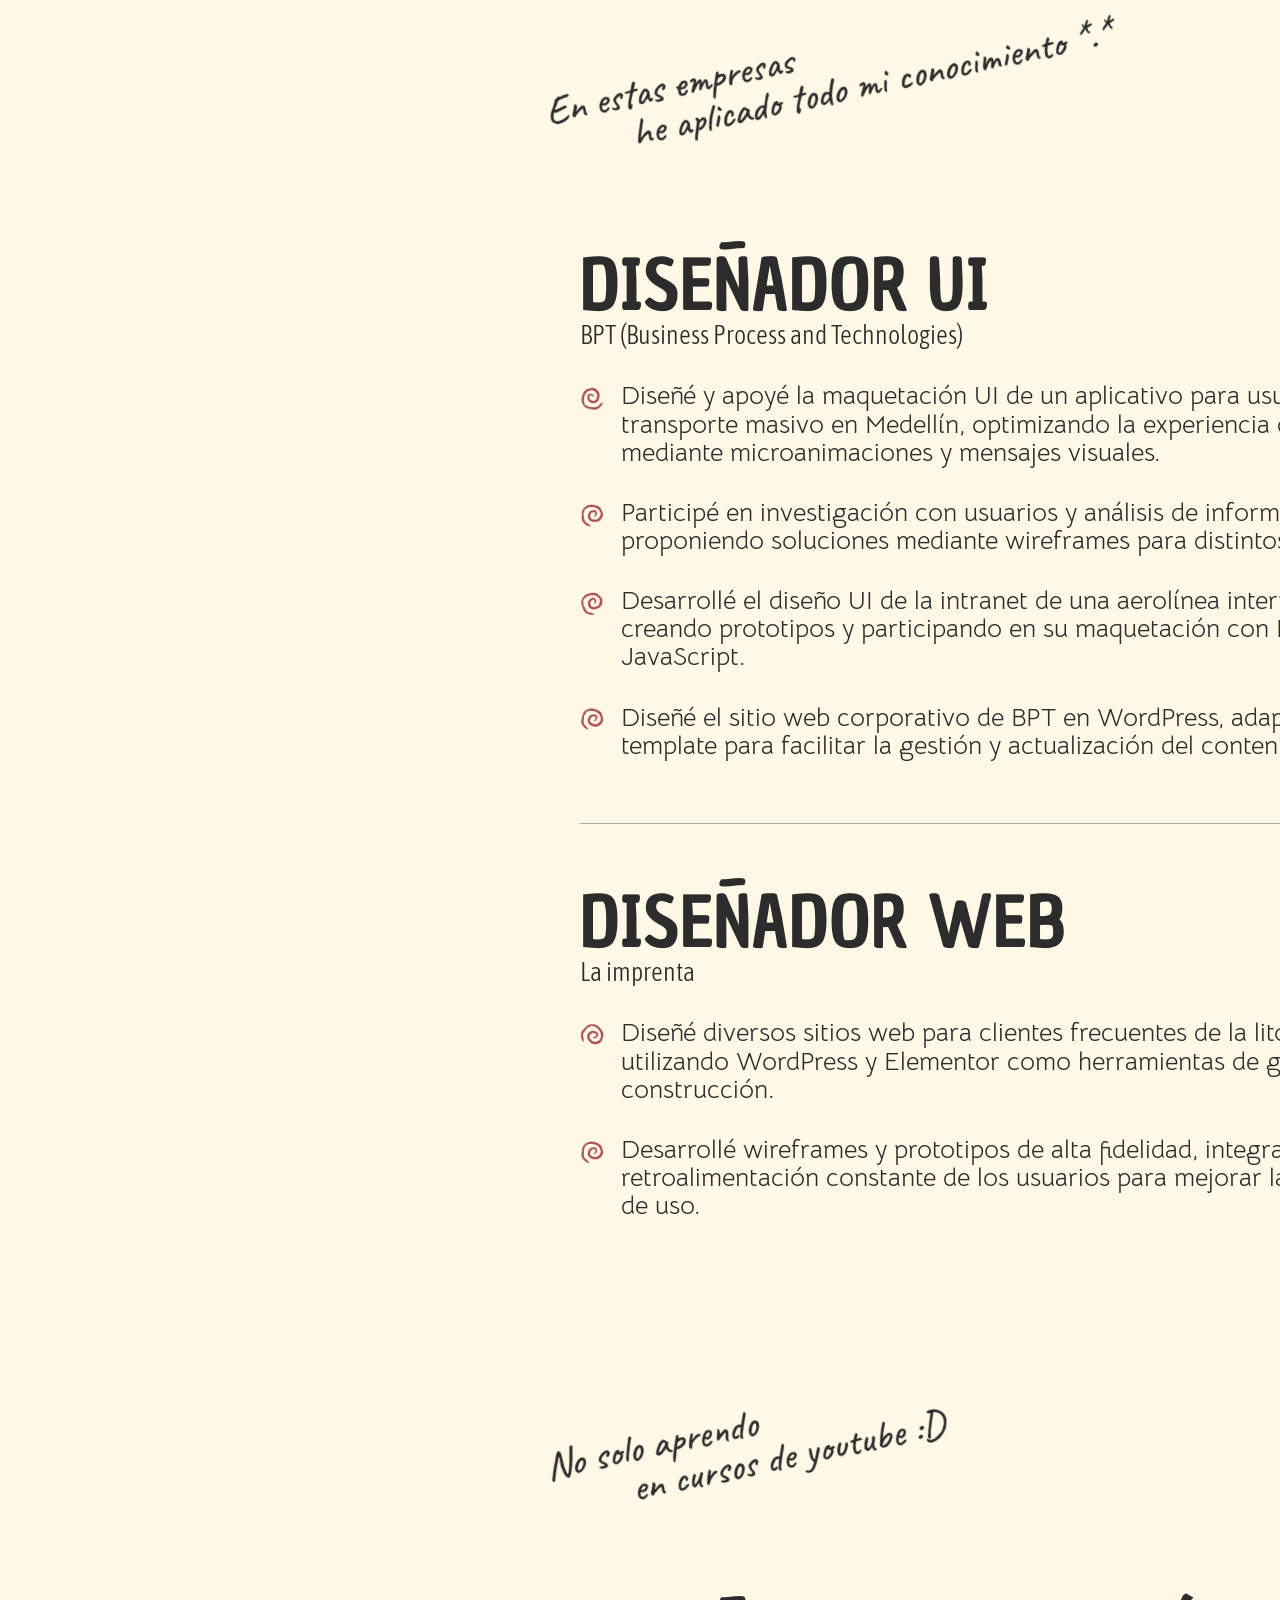
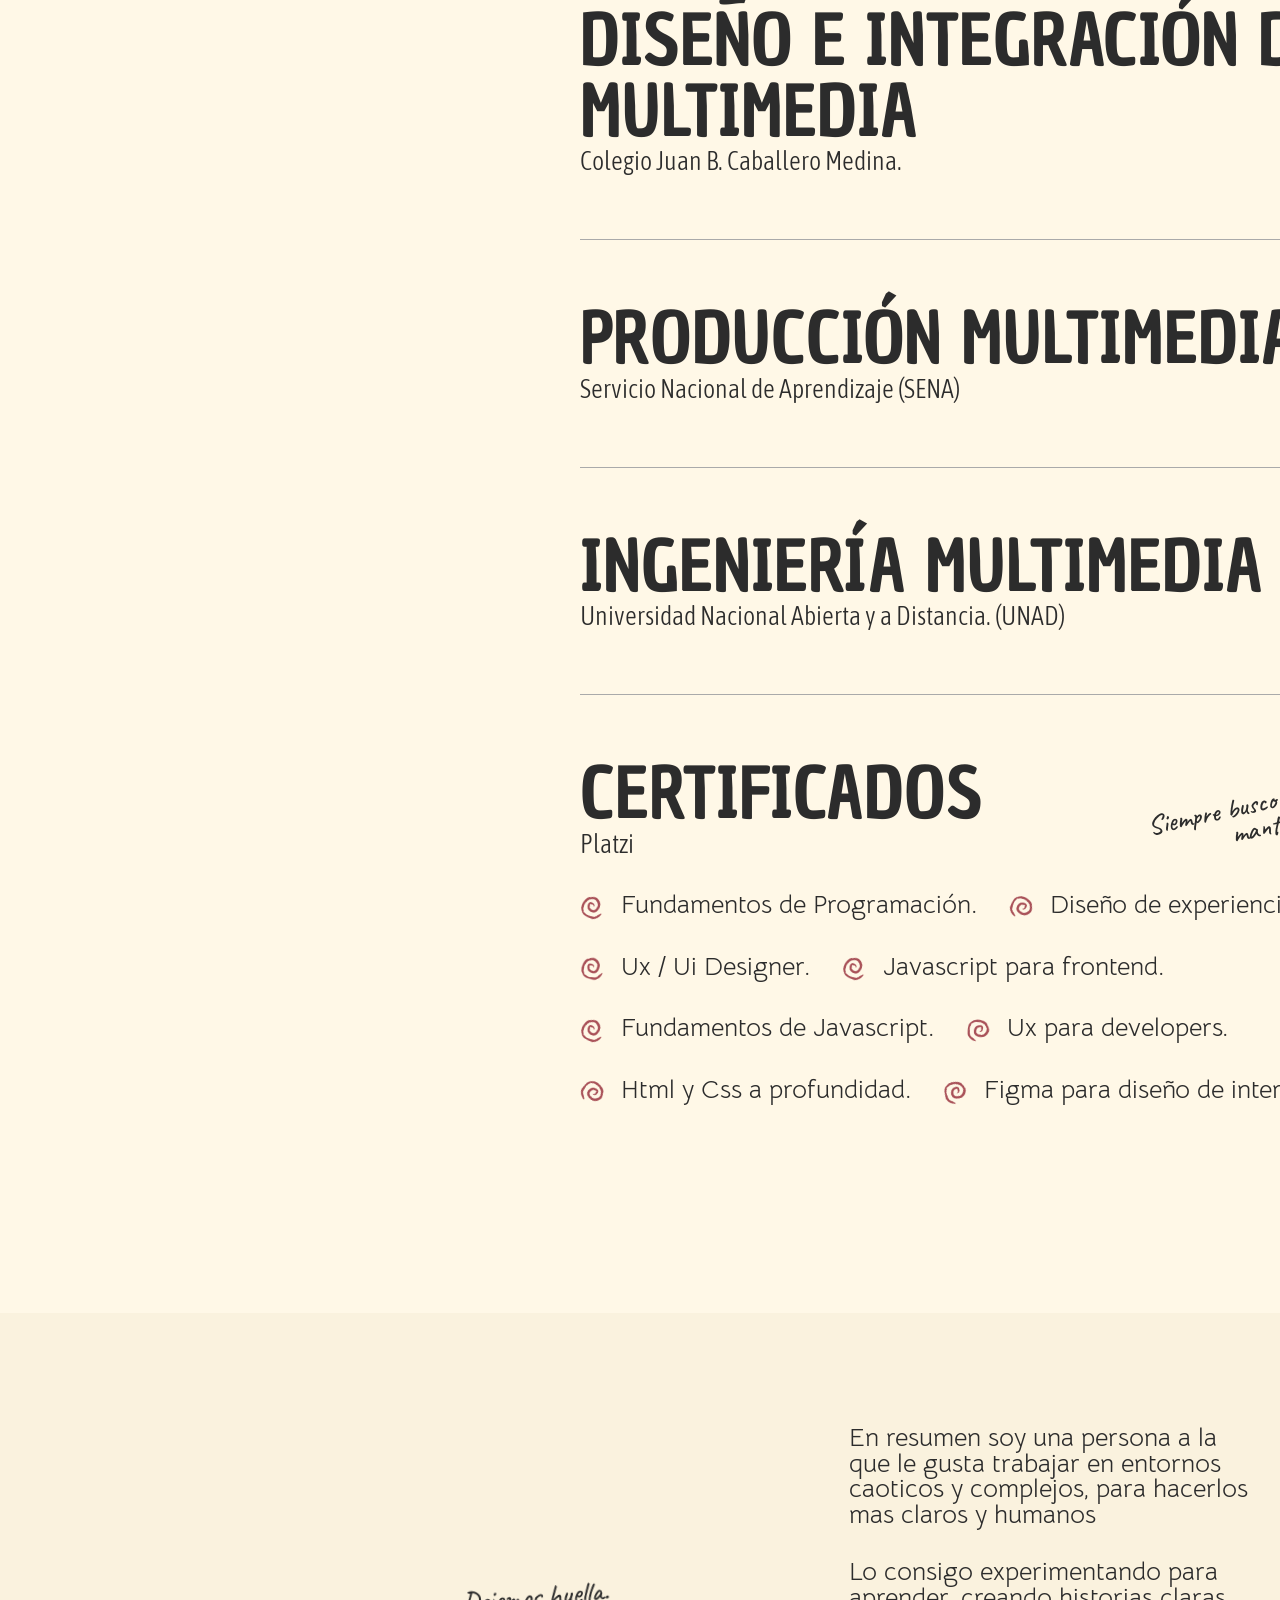
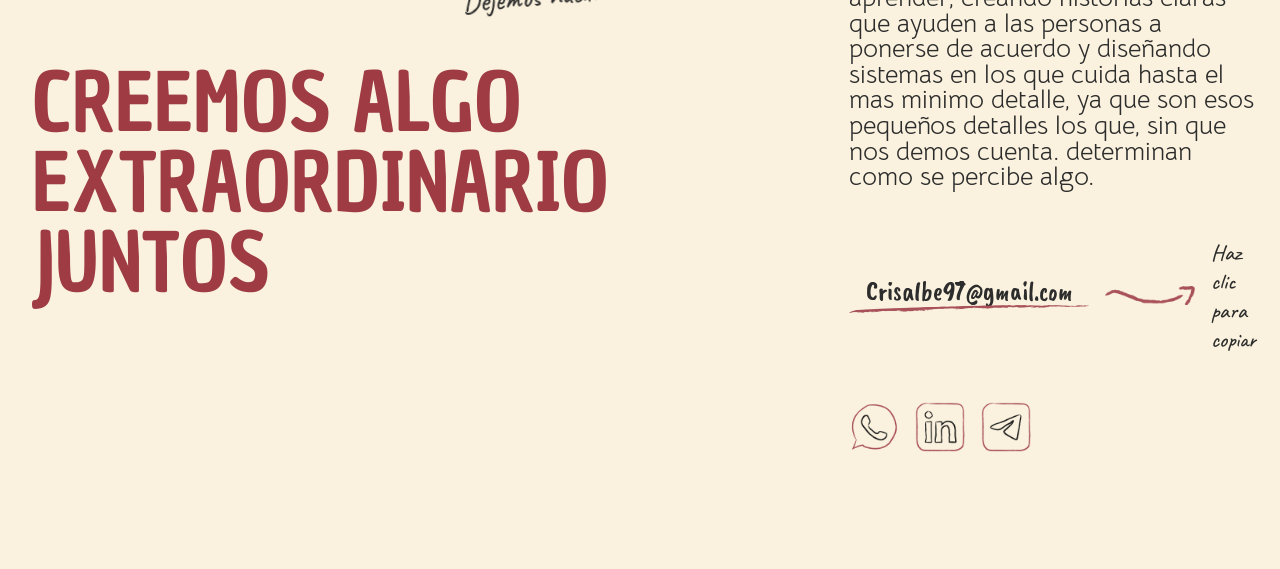
==== commit c6cf9aac: "cambios nuevos" ====
--- a/about.html
+++ b/about.html
@@ -4,7 +4,7 @@
 <head>
   <meta charset="UTF-8" />
   <meta name="viewport" content="width=device-width, initial-scale=1.0" />
-  <title>Proyect</title>
+  <title>Portafolio</title>
   <link rel="stylesheet" href="./assets/css/style.css" />
   <!-- <link rel="stylesheet" href="assets/scss/style.scss" /> -->
   <link rel="preconnect" href="https://fonts.googleapis.com" />
@@ -597,6 +597,8 @@
 
     document.addEventListener("DOMContentLoaded", type);
   </script>
+  <script src="./assets/js/themeControl.js"></script>
+
 </body>
 
 </html>
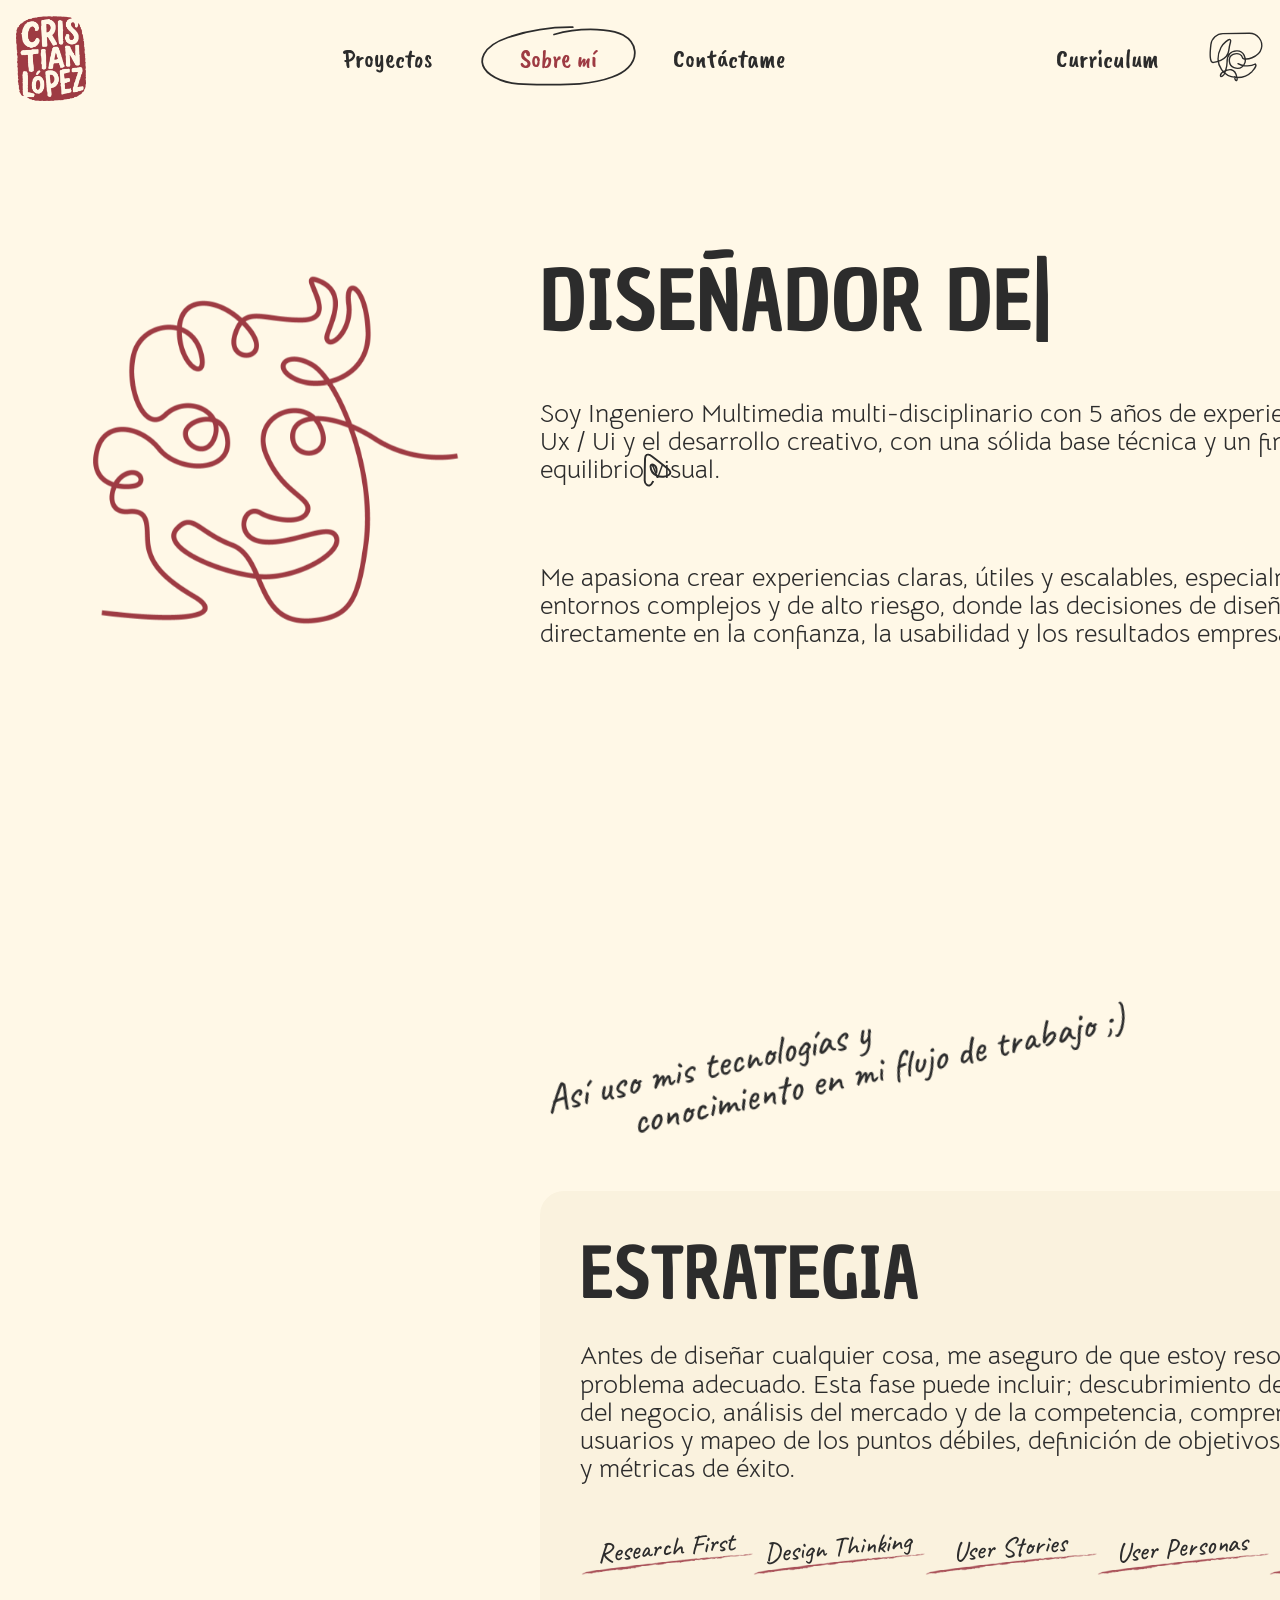
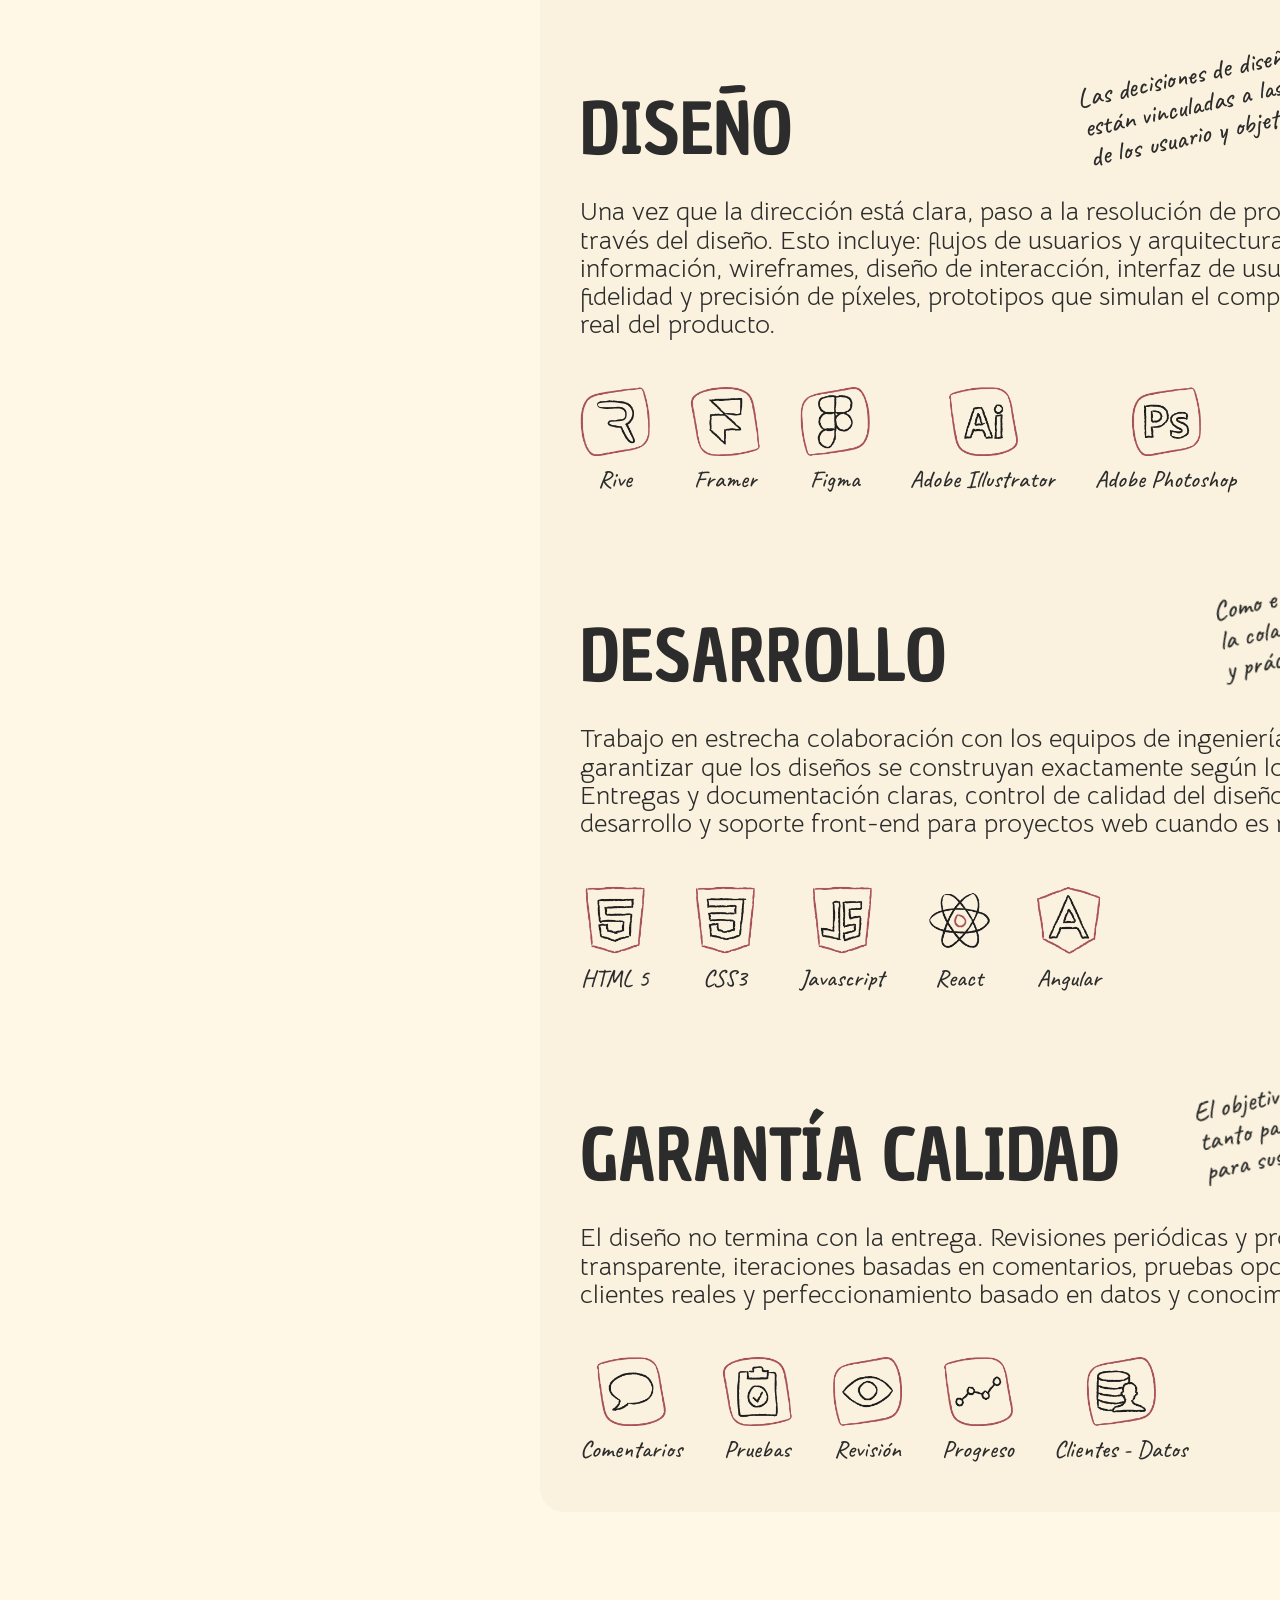
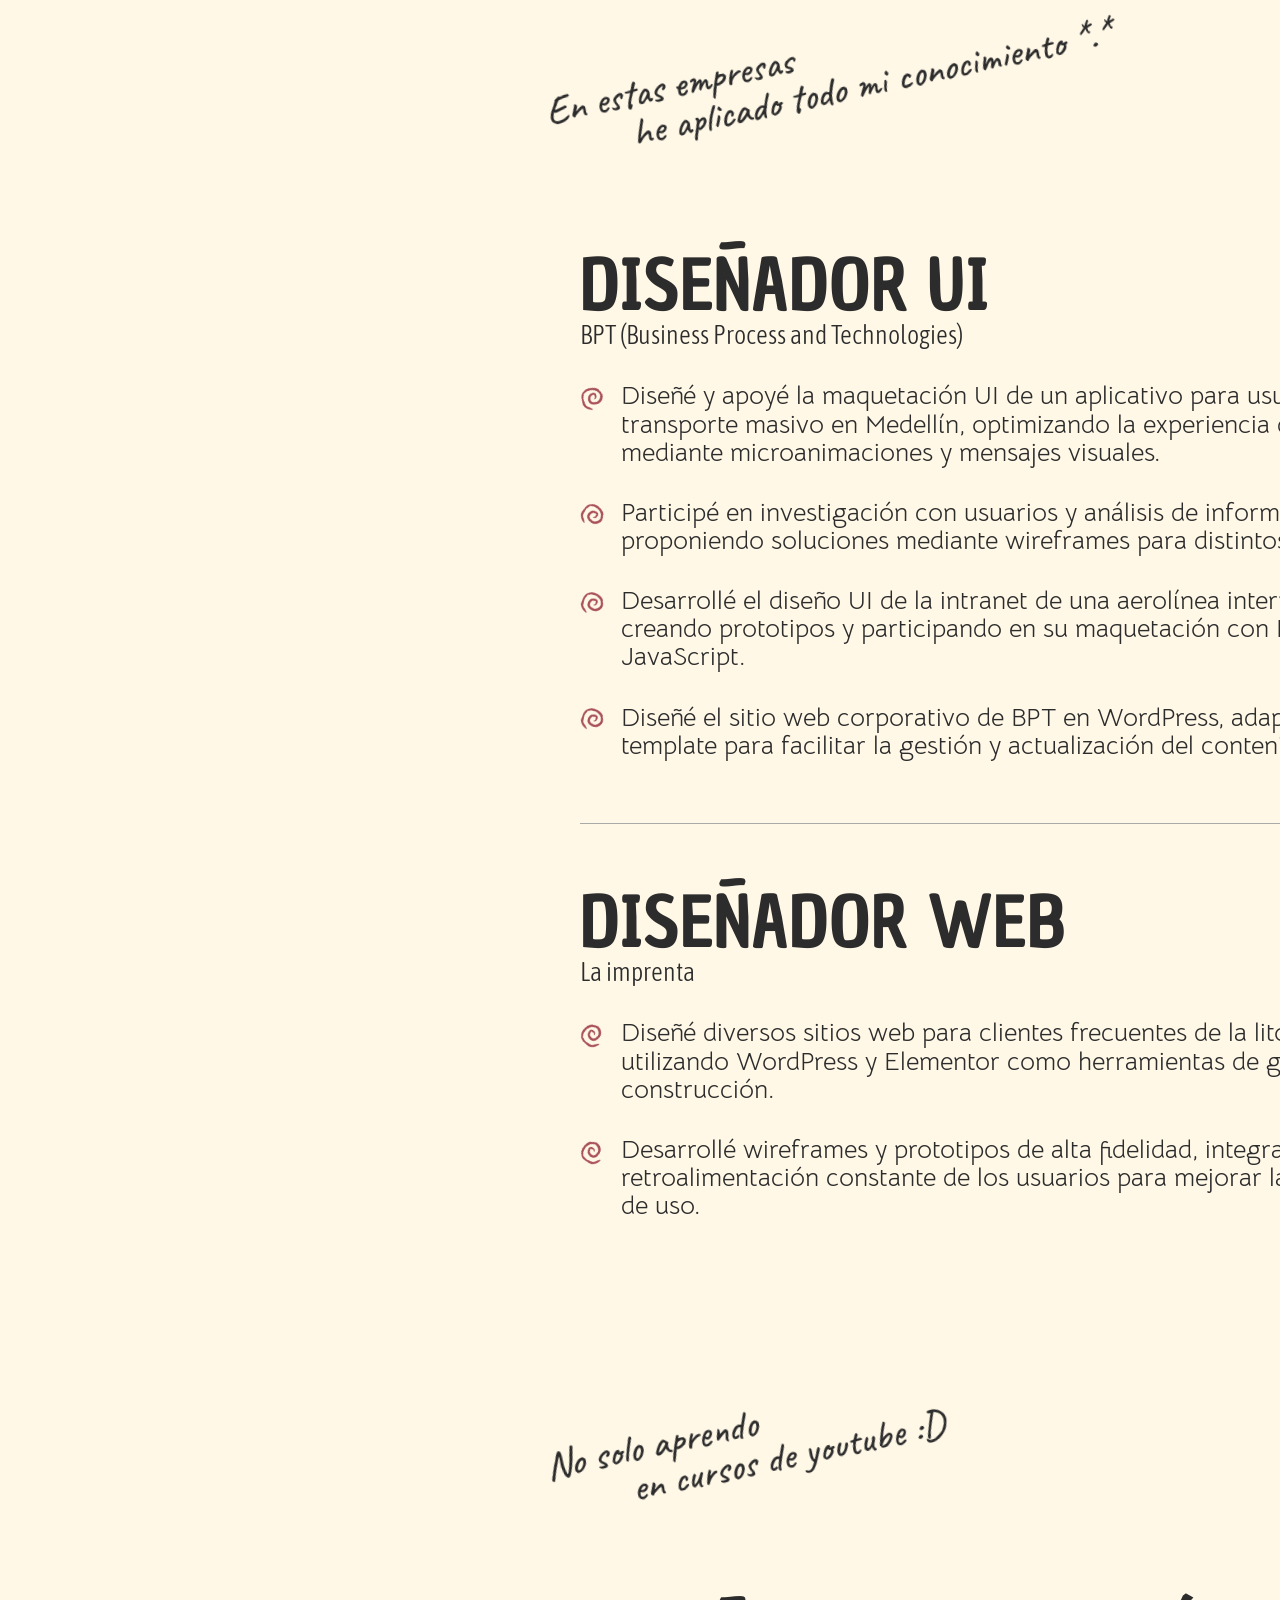
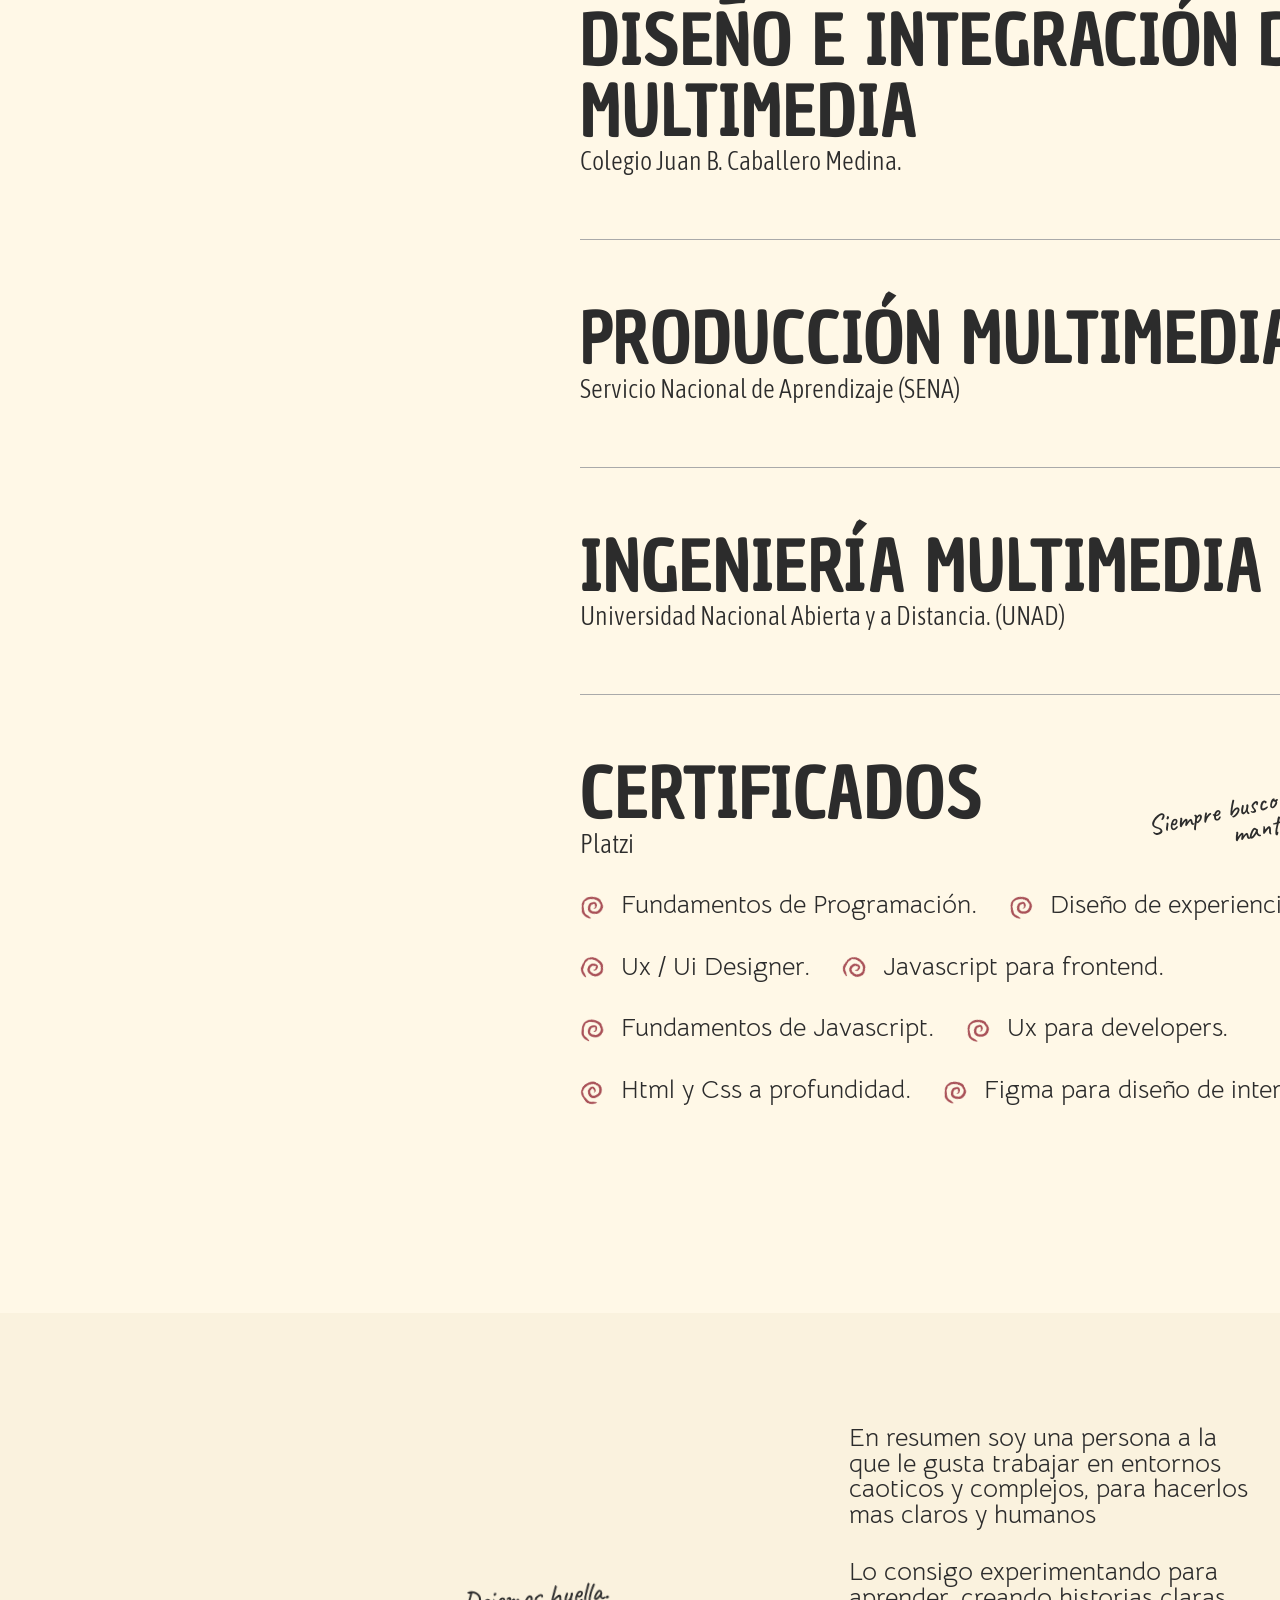
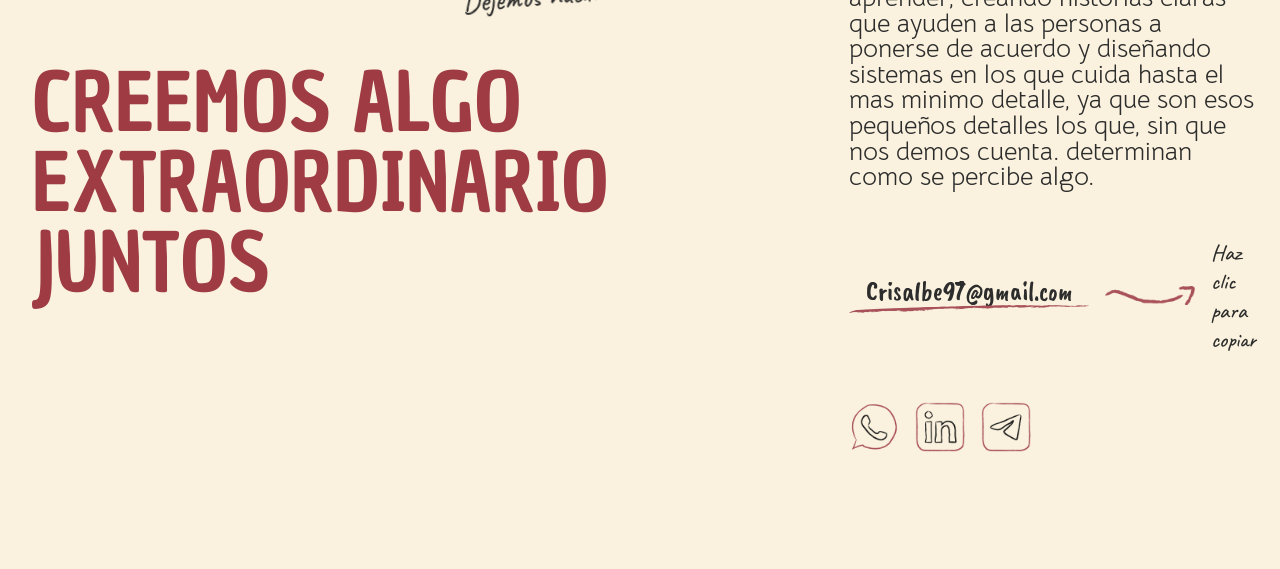
==== commit c0ed7eb4: "David, me has abandonado" ====
--- a/about.html
+++ b/about.html
@@ -5,6 +5,13 @@
   <meta charset="UTF-8" />
   <meta name="viewport" content="width=device-width, initial-scale=1.0" />
   <title>Portafolio</title>
+  <style>
+    *,
+    *::before,
+    *::after {
+      cursor: none !important;
+    }
+  </style>
   <link rel="stylesheet" href="./assets/css/style.css" />
   <!-- <link rel="stylesheet" href="assets/scss/style.scss" /> -->
   <link rel="preconnect" href="https://fonts.googleapis.com" />
@@ -24,83 +31,82 @@
   </div>
   <svg id="trail"></svg>
 
-    <header class="header">
-        <div class="header__container">
-
-            <img src="./assets/images/Logo.png" alt="Logo">
-
-            <nav>
-                <ul>
-
-                    <li class="button__svg">
-                        <a href="./index.html">
-                            <svg class="buttonStroke" version="1.1" xmlns="http://www.w3.org/2000/svg"
-                                xmlns:xlink="http://www.w3.org/1999/xlink" x="0px" y="0px" viewBox="0 0 1311.1 505.9"
-                                style="enable-background:new 0 0 1311.1 505.9;" xml:space="preserve">
-                                <path class="buttonStroke--stroke" d="M776.4,10.1C590,7.7,403.3,37.3,226.9,97.2c-79.7,27.1-163.6,65.9-201.4,141.2c-10.7,21.4-17.2,45.4-15,69.2
+  <header class="header">
+    <div class="header__container">
+
+      <img src="./assets/images/Logo.png" alt="Logo">
+
+      <nav>
+        <ul>
+
+          <li class="button__svg">
+            <a href="./index.html">
+              <svg class="buttonStroke" version="1.1" xmlns="http://www.w3.org/2000/svg"
+                xmlns:xlink="http://www.w3.org/1999/xlink" x="0px" y="0px" viewBox="0 0 1311.1 505.9"
+                style="enable-background:new 0 0 1311.1 505.9;" xml:space="preserve">
+                <path class="buttonStroke--stroke" d="M776.4,10.1C590,7.7,403.3,37.3,226.9,97.2c-79.7,27.1-163.6,65.9-201.4,141.2c-10.7,21.4-17.2,45.4-15,69.2
                   c4,43.5,35.8,79.6,71.2,105.2c57.4,41.3,126.9,63,196.9,73.1c70,10.1,141,9.3,211.7,9.5c209.1,0.6,424.4,9.3,620.2-64
                   c49.2-18.4,97.4-42.5,134.3-79.8s61.3-89.7,55.4-141.8c-6.4-57-48.1-105.5-98.3-133.2c-50.2-27.7-108.3-37.3-165.5-42.5
                   c-140.3-12.7-283.1-0.7-418.6,37.8" />
-                            </svg>
-                            <span>Proyectos</span>
-                        </a>
-                    </li>
-
-                    <li class="button__svg active">
-                        <a href="./about.html">
-                            <svg class="buttonStroke" version="1.1" xmlns="http://www.w3.org/2000/svg"
-                                xmlns:xlink="http://www.w3.org/1999/xlink" x="0px" y="0px" viewBox="0 0 1311.1 505.9"
-                                style="enable-background:new 0 0 1311.1 505.9;" xml:space="preserve">
-                                <path class="buttonStroke--stroke" d="M776.4,10.1C590,7.7,403.3,37.3,226.9,97.2c-79.7,27.1-163.6,65.9-201.4,141.2c-10.7,21.4-17.2,45.4-15,69.2
+              </svg>
+              <span>Proyectos</span>
+            </a>
+          </li>
+
+          <li class="button__svg active">
+            <a href="./about.html">
+              <svg class="buttonStroke" version="1.1" xmlns="http://www.w3.org/2000/svg"
+                xmlns:xlink="http://www.w3.org/1999/xlink" x="0px" y="0px" viewBox="0 0 1311.1 505.9"
+                style="enable-background:new 0 0 1311.1 505.9;" xml:space="preserve">
+                <path class="buttonStroke--stroke" d="M776.4,10.1C590,7.7,403.3,37.3,226.9,97.2c-79.7,27.1-163.6,65.9-201.4,141.2c-10.7,21.4-17.2,45.4-15,69.2
                   c4,43.5,35.8,79.6,71.2,105.2c57.4,41.3,126.9,63,196.9,73.1c70,10.1,141,9.3,211.7,9.5c209.1,0.6,424.4,9.3,620.2-64
                   c49.2-18.4,97.4-42.5,134.3-79.8s61.3-89.7,55.4-141.8c-6.4-57-48.1-105.5-98.3-133.2c-50.2-27.7-108.3-37.3-165.5-42.5
                   c-140.3-12.7-283.1-0.7-418.6,37.8" />
-                            </svg>
-                            <span>Sobre mí</span>
-                        </a>
-                    </li>
-
-                    <li class="button__svg">
-                        <a href="./contact.html">
-                            <svg class="buttonStroke" version="1.1" xmlns="http://www.w3.org/2000/svg"
-                                xmlns:xlink="http://www.w3.org/1999/xlink" x="0px" y="0px" viewBox="0 0 1311.1 505.9"
-                                style="enable-background:new 0 0 1311.1 505.9;" xml:space="preserve">
-                                <path class="buttonStroke--stroke" d="M776.4,10.1C590,7.7,403.3,37.3,226.9,97.2c-79.7,27.1-163.6,65.9-201.4,141.2c-10.7,21.4-17.2,45.4-15,69.2
+              </svg>
+              <span>Sobre mí</span>
+            </a>
+          </li>
+
+          <li class="button__svg">
+            <a href="./contact.html">
+              <svg class="buttonStroke" version="1.1" xmlns="http://www.w3.org/2000/svg"
+                xmlns:xlink="http://www.w3.org/1999/xlink" x="0px" y="0px" viewBox="0 0 1311.1 505.9"
+                style="enable-background:new 0 0 1311.1 505.9;" xml:space="preserve">
+                <path class="buttonStroke--stroke" d="M776.4,10.1C590,7.7,403.3,37.3,226.9,97.2c-79.7,27.1-163.6,65.9-201.4,141.2c-10.7,21.4-17.2,45.4-15,69.2
                   c4,43.5,35.8,79.6,71.2,105.2c57.4,41.3,126.9,63,196.9,73.1c70,10.1,141,9.3,211.7,9.5c209.1,0.6,424.4,9.3,620.2-64
                   c49.2-18.4,97.4-42.5,134.3-79.8s61.3-89.7,55.4-141.8c-6.4-57-48.1-105.5-98.3-133.2c-50.2-27.7-108.3-37.3-165.5-42.5
                   c-140.3-12.7-283.1-0.7-418.6,37.8" />
-                            </svg>
-                            <span>Contáctame</span>
-                        </a>
-                    </li>
-                </ul>
-            </nav>
-
-            <div class="header__right">
-                <nav class="nav-buttons">
-                    <ul>
-                        <li class="button__svg button__svg--curriculum">
-                            <a href="./index.html">
-                                <svg class="buttonStroke" version="1.1" xmlns="http://www.w3.org/2000/svg"
-                                    xmlns:xlink="http://www.w3.org/1999/xlink" x="0px" y="0px"
-                                    viewBox="0 0 1311.1 505.9" style="enable-background:new 0 0 1311.1 505.9;"
-                                    xml:space="preserve">
-                                    <path class="buttonStroke--stroke" d="M776.4,10.1C590,7.7,403.3,37.3,226.9,97.2c-79.7,27.1-163.6,65.9-201.4,141.2c-10.7,21.4-17.2,45.4-15,69.2
+              </svg>
+              <span>Contáctame</span>
+            </a>
+          </li>
+        </ul>
+      </nav>
+
+      <div class="header__right">
+        <nav class="nav-buttons">
+          <ul>
+            <li class="button__svg button__svg--curriculum">
+              <a href="./index.html">
+                <svg class="buttonStroke" version="1.1" xmlns="http://www.w3.org/2000/svg"
+                  xmlns:xlink="http://www.w3.org/1999/xlink" x="0px" y="0px" viewBox="0 0 1311.1 505.9"
+                  style="enable-background:new 0 0 1311.1 505.9;" xml:space="preserve">
+                  <path class="buttonStroke--stroke" d="M776.4,10.1C590,7.7,403.3,37.3,226.9,97.2c-79.7,27.1-163.6,65.9-201.4,141.2c-10.7,21.4-17.2,45.4-15,69.2
                   c4,43.5,35.8,79.6,71.2,105.2c57.4,41.3,126.9,63,196.9,73.1c70,10.1,141,9.3,211.7,9.5c209.1,0.6,424.4,9.3,620.2-64
                   c49.2-18.4,97.4-42.5,134.3-79.8s61.3-89.7,55.4-141.8c-6.4-57-48.1-105.5-98.3-133.2c-50.2-27.7-108.3-37.3-165.5-42.5
                   c-140.3-12.7-283.1-0.7-418.6,37.8" />
-                                </svg>
-                                <span>Curriculum</span>
-                            </a>
-                        </li>
-                    </ul>
-                </nav>
-
-                <svg class="lightDark" version="1.1" xmlns="http://www.w3.org/2000/svg"
-                    xmlns:xlink="http://www.w3.org/1999/xlink" x="0px" y="0px" viewBox="0 0 1000 1000"
-                    style="enable-background:new 0 0 1000 1000;" xml:space="preserve">
-
-                    <path class="lightDark--stroke" d="M181.6,916.9C83,887.9,32.1,777.7,75.4,684.5c17.7-38,49-67.4,103.4-68.1c71.5-0.9,109-33.5,114.7-56.9
+                </svg>
+                <span>Curriculum</span>
+              </a>
+            </li>
+          </ul>
+        </nav>
+
+        <svg class="lightDark" version="1.1" xmlns="http://www.w3.org/2000/svg"
+          xmlns:xlink="http://www.w3.org/1999/xlink" x="0px" y="0px" viewBox="0 0 1000 1000"
+          style="enable-background:new 0 0 1000 1000;" xml:space="preserve">
+
+          <path class="lightDark--stroke" d="M181.6,916.9C83,887.9,32.1,777.7,75.4,684.5c17.7-38,49-67.4,103.4-68.1c71.5-0.9,109-33.5,114.7-56.9
 	c5.8-23.8-41.9-41.9-94.5-59.7c-52.6-17.9-132.8-11.2-132.8,3.1s104.2,40.3,177.7,23C317.4,508.5,345,410,331.7,337.5
 	s-81.2-131.2-120.5-115.4s175.1,128.2,239.5,99.6c64.3-28.6,90.4-143,74.6-192c-15.8-49-40.9-36.8-34.2,30.6
 	c6.6,67.4,33.2,164.9,116.4,201.7s184.9-38.3,204.8-82.7c19.9-44.4-29.1-39.3-75.6,12.3s-68.4,134.8-41.4,204.8s138.9,71.5,194,44.4
@@ -116,11 +122,11 @@
 	c88.1-3.2,160.8,68.8,158.1,157c-1.5,48.5-5.7,106.4-15,171.4c-19.3,135.5-120.5,234.5-184.6,284.7c-31.3,24.6-70.4,37.3-110.2,35.9
 	C566.5,975,335.9,962.2,181.6,916.9z" />
 
-                </svg>
-
-            </div>
-        </div>
-    </header>
+        </svg>
+
+      </div>
+    </div>
+  </header>
   <main>
 
     <div class="container containerAbout">
--- a/assets/css/style.css
+++ b/assets/css/style.css
@@ -3,27 +3,22 @@
   font-family: chau;
   src: url(../fonts/Chau_Philomene/ChauPhilomeneOne-Regular.ttf);
 }
-
 @font-face {
   font-family: bellota;
   src: url(../fonts/Bellota_Text/BellotaText-Regular.ttf);
 }
-
 @font-face {
   font-family: caveat;
   src: url(../fonts/Caveat/Caveat-Medium.ttf);
 }
-
 @font-face {
   font-family: caveatBrush;
   src: url(../fonts/Caveat_Brush/CaveatBrush-Regular.ttf);
 }
-
 @font-face {
   font-family: Asap;
   src: url(../fonts/Asap_Condensed/AsapCondensed-Light.ttf);
 }
-
 header {
   position: fixed;
   top: 0;
@@ -31,63 +26,39 @@
   right: 0;
   z-index: 100;
   padding: 1rem 1rem;
-  -webkit-transition: -webkit-transform .5s ease-in-out;
-  transition: -webkit-transform .5s ease-in-out;
-  transition: transform .5s ease-in-out;
-  transition: transform .5s ease-in-out, -webkit-transform .5s ease-in-out;
-}
-
+  transition: transform 0.5s ease-in-out;
+}
 header.header--hidden {
-  -webkit-transform: translateY(-100%);
-          transform: translateY(-100%);
-}
-
+  transform: translateY(-100%);
+}
 header .header__container {
   margin-left: auto;
   margin-right: auto;
   max-width: 1440px;
-  display: -webkit-box;
-  display: -ms-flexbox;
-  display: flex;
-  -webkit-box-pack: justify;
-      -ms-flex-pack: justify;
-          justify-content: space-between;
-  -webkit-box-align: center;
-      -ms-flex-align: center;
-          align-items: center;
-}
-
+  display: flex;
+  justify-content: space-between;
+  align-items: center;
+}
 header .header__container img {
   width: 70px;
   height: auto;
   -o-object-fit: contain;
      object-fit: contain;
 }
-
 header .header__container nav ul {
-  display: -webkit-box;
-  display: -ms-flexbox;
-  display: flex;
-  -webkit-box-align: center;
-      -ms-flex-align: center;
-          align-items: center;
+  display: flex;
+  align-items: center;
   gap: 1rem;
 }
-
 header .header__container .header__right {
-  display: -webkit-box;
-  display: -ms-flexbox;
-  display: flex;
-  -webkit-box-align: center;
-      -ms-flex-align: center;
-          align-items: center;
+  display: flex;
+  align-items: center;
   gap: 1.5rem;
 }
-
 header .header__container .header__right .lightDark:hover .lightDark--stroke {
   stroke: #9E3B43;
-  stroke-dashoffset: 6320;
-  stroke-dasharray: 6575;
+  stroke-dashoffset: 2572;
+  stroke-dasharray: 6945;
 }
 
 .buttonStroke {
@@ -101,54 +72,27 @@
   stroke-linecap: round;
   stroke-dashoffset: 3200;
   stroke-dasharray: 3200;
-  -webkit-transition: fill 0.4s cubic-bezier(0.63, 0, 0.34, 1);
   transition: fill 0.4s cubic-bezier(0.63, 0, 0.34, 1);
-}
-
-@-webkit-keyframes drawLineIn {
-  0% {
-    stroke-dashoffset: 3200;
-    -webkit-animation-timing-function: cubic-bezier(0.63, 0, 0.34, 1);
-            animation-timing-function: cubic-bezier(0.63, 0, 0.34, 1);
-  }
-  100% {
-    stroke-dashoffset: 0;
-  }
 }
 
 @keyframes drawLineIn {
   0% {
     stroke-dashoffset: 3200;
-    -webkit-animation-timing-function: cubic-bezier(0.63, 0, 0.34, 1);
-            animation-timing-function: cubic-bezier(0.63, 0, 0.34, 1);
+    animation-timing-function: cubic-bezier(0.63, 0, 0.34, 1);
   }
   100% {
     stroke-dashoffset: 0;
   }
 }
-
-@-webkit-keyframes drawLineOut {
-  0% {
-    stroke-dashoffset: 0;
-    -webkit-animation-timing-function: cubic-bezier(0.63, 0, 0.34, 1);
-            animation-timing-function: cubic-bezier(0.63, 0, 0.34, 1);
-  }
-  100% {
-    stroke-dashoffset: -3200;
-  }
-}
-
 @keyframes drawLineOut {
   0% {
     stroke-dashoffset: 0;
-    -webkit-animation-timing-function: cubic-bezier(0.63, 0, 0.34, 1);
-            animation-timing-function: cubic-bezier(0.63, 0, 0.34, 1);
+    animation-timing-function: cubic-bezier(0.63, 0, 0.34, 1);
   }
   100% {
     stroke-dashoffset: -3200;
   }
 }
-
 .lightDark {
   width: 55px;
 }
@@ -158,16 +102,14 @@
   stroke: #2C2C2C;
   stroke-width: 25;
   stroke-linecap: round;
-  stroke-dashoffset: -190;
+  stroke-dashoffset: -4068;
   stroke-dasharray: 6575;
-  -webkit-transition: all 0.7s cubic-bezier(0.63, 0, 0.34, 1);
   transition: all 0.7s cubic-bezier(0.63, 0, 0.34, 1);
 }
 
 .phonePortfolio {
   width: 508px;
 }
-
 .phonePortfolio .phonePortfolio--stroke {
   fill: transparent;
   stroke: #9E3B43;
@@ -175,17 +117,7 @@
   stroke-linecap: round;
   stroke-dashoffset: -6425;
   stroke-dasharray: 6425;
-  -webkit-animation: drawPhoneOut 2s cubic-bezier(0.63, 0, 0.34, 1) forwards;
-          animation: drawPhoneOut 2s cubic-bezier(0.63, 0, 0.34, 1) forwards;
-}
-
-@-webkit-keyframes drawPhoneIn {
-  0% {
-    stroke-dashoffset: -6425;
-  }
-  100% {
-    stroke-dashoffset: 0;
-  }
+  animation: drawPhoneOut 2s cubic-bezier(0.63, 0, 0.34, 1) forwards;
 }
 
 @keyframes drawPhoneIn {
@@ -196,16 +128,6 @@
     stroke-dashoffset: 0;
   }
 }
-
-@-webkit-keyframes drawPhoneOut {
-  0% {
-    stroke-dashoffset: 0;
-  }
-  100% {
-    stroke-dashoffset: 6425;
-  }
-}
-
 @keyframes drawPhoneOut {
   0% {
     stroke-dashoffset: 0;
@@ -214,11 +136,9 @@
     stroke-dashoffset: 6425;
   }
 }
-
 .desktopPortfolio {
   width: 508px;
 }
-
 .desktopPortfolio .desktopPortfolio--stroke {
   fill: transparent;
   stroke: #9E3B43;
@@ -226,17 +146,7 @@
   stroke-linecap: round;
   stroke-dashoffset: -8450;
   stroke-dasharray: 8450;
-  -webkit-animation: drawDesktopOut 2s cubic-bezier(0.63, 0, 0.34, 1) forwards;
-          animation: drawDesktopOut 2s cubic-bezier(0.63, 0, 0.34, 1) forwards;
-}
-
-@-webkit-keyframes drawDesktopIn {
-  0% {
-    stroke-dashoffset: 8450;
-  }
-  100% {
-    stroke-dashoffset: 0;
-  }
+  animation: drawDesktopOut 2s cubic-bezier(0.63, 0, 0.34, 1) forwards;
 }
 
 @keyframes drawDesktopIn {
@@ -247,16 +157,6 @@
     stroke-dashoffset: 0;
   }
 }
-
-@-webkit-keyframes drawDesktopOut {
-  0% {
-    stroke-dashoffset: 0;
-  }
-  100% {
-    stroke-dashoffset: -8450;
-  }
-}
-
 @keyframes drawDesktopOut {
   0% {
     stroke-dashoffset: 0;
@@ -265,38 +165,28 @@
     stroke-dashoffset: -8450;
   }
 }
-
 .button__svg--hover:hover .buttonStroke--stroke {
-  -webkit-animation: drawLineIn .4s linear forwards;
-          animation: drawLineIn .4s linear forwards;
-}
-
+  animation: drawLineIn 0.4s linear forwards;
+}
 .button__svg--hover:hover span {
   color: #9E3B43;
 }
-
 .button__svg--hover:hover.button__svg--curriculum span {
   color: #FFF8E7;
 }
-
 .button__svg--hover:hover.button__svg--curriculum .buttonStroke--stroke {
   fill: #9E3B43;
 }
-
 .button__svg--hover:not(:hover) .buttonStroke--stroke {
-  -webkit-animation: drawLineOut .4s linear forwards;
-          animation: drawLineOut .4s linear forwards;
+  animation: drawLineOut 0.4s linear forwards;
 }
 
 .button__svg {
   position: relative;
-  display: -ms-grid;
   display: grid;
   place-items: center;
 }
-
 .button__svg span {
-  width: -webkit-max-content;
   width: -moz-max-content;
   width: max-content;
   position: absolute;
@@ -304,58 +194,40 @@
   left: 50%;
   font-family: caveatBrush;
   font-size: 1.6rem;
-  -webkit-transform: translate(-50%, -50%);
-          transform: translate(-50%, -50%);
-  -webkit-transition: color .3s ease-in-out;
-  transition: color .3s ease-in-out;
-}
-
+  transform: translate(-50%, -50%);
+  transition: color 0.3s ease-in-out;
+}
 .button__svg.active {
   pointer-events: none;
 }
-
 .button__svg.active span {
   color: #9E3B43;
 }
-
 .button__svg.active .buttonStroke--stroke {
   stroke-dashoffset: 0;
   stroke-dasharray: 3200;
 }
-
 .button__svg.button__svg--arrow {
   margin-right: 100px;
 }
-
 .button__svg.button__svg--arrow img {
   width: 80px;
   position: absolute;
   right: -50px;
   top: 10px;
-  -webkit-transform: rotate(-15deg);
-          transform: rotate(-15deg);
+  transform: rotate(-15deg);
 }
 
 .itemUnderlined {
-  display: -webkit-box;
-  display: -ms-flexbox;
-  display: flex;
-  -webkit-box-orient: vertical;
-  -webkit-box-direction: normal;
-      -ms-flex-direction: column;
-          flex-direction: column;
-  -webkit-box-align: center;
-      -ms-flex-align: center;
-          align-items: center;
-  -webkit-transform: rotate(-5deg);
-          transform: rotate(-5deg);
-}
-
+  display: flex;
+  flex-direction: column;
+  align-items: center;
+  transform: rotate(-5deg);
+}
 .itemUnderlined span {
   font-size: 1.7rem;
   font-family: caveat;
 }
-
 .itemUnderlined img {
   margin-top: -3px;
   width: 172px;
@@ -366,37 +238,21 @@
   background-color: #faf2de;
   padding: 7rem 2rem;
 }
-
 footer .container {
-  display: -webkit-box;
-  display: -ms-flexbox;
-  display: flex;
-  -webkit-box-align: center;
-      -ms-flex-align: center;
-          align-items: center;
+  display: flex;
+  align-items: center;
   gap: 15rem;
 }
-
 footer .container .footer__izq {
-  display: -webkit-box;
-  display: -ms-flexbox;
-  display: flex;
-  -webkit-box-align: end;
-      -ms-flex-align: end;
-          align-items: end;
-  -webkit-box-orient: vertical;
-  -webkit-box-direction: normal;
-      -ms-flex-direction: column;
-          flex-direction: column;
+  display: flex;
+  align-items: end;
+  flex-direction: column;
   gap: 3rem;
 }
-
 footer .container .footer__izq .footer__print {
   position: relative;
-  -webkit-transform: rotate(-5deg);
-          transform: rotate(-5deg);
-}
-
+  transform: rotate(-5deg);
+}
 footer .container .footer__izq .footer__print .footer__fingerPrint {
   position: absolute;
   left: 0;
@@ -406,15 +262,11 @@
   background-size: contain;
   background-repeat: no-repeat;
   background-position: center;
-  -webkit-animation: fingerprint 0.5s steps(1) infinite;
-          animation: fingerprint 0.5s steps(1) infinite;
-  -webkit-transform: rotate(-25deg);
-          transform: rotate(-25deg);
-}
-
-@-webkit-keyframes fingerprint {
-  0%,
-  100% {
+  animation: fingerprint 0.5s steps(1) infinite;
+  transform: rotate(-25deg);
+}
+@keyframes fingerprint {
+  0%, 100% {
     background-image: url("../../assets/images/huella_1.png");
   }
   25% {
@@ -427,329 +279,631 @@
     background-image: url("../../assets/images/huella_4.png");
   }
 }
-
-@keyframes fingerprint {
-  0%,
-  100% {
-    background-image: url("../../assets/images/huella_1.png");
-  }
-  25% {
-    background-image: url("../../assets/images/huella_2.png");
-  }
-  50% {
-    background-image: url("../../assets/images/huella_3.png");
-  }
-  75% {
-    background-image: url("../../assets/images/huella_4.png");
-  }
-}
-
 footer .container .footer__izq .footer__print span {
   font-family: caveat;
   font-size: 1.8rem;
 }
-
 footer .container .footer__izq h2 {
   font-size: 5rem;
   line-height: 1;
   color: #9E3B43;
 }
-
 footer .container .footer__der {
-  display: -webkit-box;
-  display: -ms-flexbox;
-  display: flex;
-  -webkit-box-orient: vertical;
-  -webkit-box-direction: normal;
-      -ms-flex-direction: column;
-          flex-direction: column;
+  display: flex;
+  flex-direction: column;
   gap: 3rem;
 }
-
 footer .container .footer__der .footer__msg {
-  display: -webkit-box;
-  display: -ms-flexbox;
-  display: flex;
-  -webkit-box-orient: vertical;
-  -webkit-box-direction: normal;
-      -ms-flex-direction: column;
-          flex-direction: column;
+  display: flex;
+  flex-direction: column;
   gap: 2rem;
 }
-
 footer .container .footer__der .footer__msg p {
   font-size: 1.6rem;
 }
-
 footer .container .footer__der .footer__cta {
-  display: -webkit-box;
-  display: -ms-flexbox;
-  display: flex;
-  -webkit-box-align: center;
-      -ms-flex-align: center;
-          align-items: center;
+  display: flex;
+  align-items: center;
   gap: 1rem;
 }
-
 footer .container .footer__der .footer__cta .footer__correo {
   text-align: center;
 }
-
 footer .container .footer__der .footer__cta .footer__correo img {
   display: block;
   width: 15rem;
 }
-
 footer .container .footer__der .footer__cta .footer__correo p {
   line-height: 1;
   font-family: caveatBrush;
   font-size: 1.7rem;
 }
-
 footer .container .footer__der .footer__cta .arrowImg {
   -o-object-fit: contain;
      object-fit: contain;
   width: 90px;
   height: auto;
 }
-
 footer .container .footer__der .footer__cta span {
   font-family: caveat;
   font-size: 1.4rem;
 }
-
 footer .container .footer__der .footer__social {
-  display: -webkit-box;
-  display: -ms-flexbox;
   display: flex;
   gap: 1rem;
 }
-
 footer .container .footer__der .footer__social img {
   width: 50px;
 }
-
 footer .container .footer__der .footer__social .wpp, footer .container .footer__der .footer__social .linkedin, footer .container .footer__der .footer__social .telegram {
   position: relative;
 }
-
 footer .container .footer__der .footer__social .wpp:hover img:first-child, footer .container .footer__der .footer__social .linkedin:hover img:first-child, footer .container .footer__der .footer__social .telegram:hover img:first-child {
   opacity: 1;
 }
-
 footer .container .footer__der .footer__social .wpp img:first-child, footer .container .footer__der .footer__social .linkedin img:first-child, footer .container .footer__der .footer__social .telegram img:first-child {
   position: absolute;
   top: 0;
   left: 0;
   opacity: 0;
-  -webkit-transform: translateY(-50%, -50%);
-          transform: translateY(-50%, -50%);
-  -webkit-transition: opacity .2s ease;
-  transition: opacity .2s ease;
+  transform: translateY(-50%, -50%);
+  transition: opacity 0.2s ease;
+}
+
+.containerCase .case__imgMain {
+  position: relative;
+  width: 100%;
+  height: 400px;
+  overflow: hidden;
+  border-radius: 24px;
+}
+.containerCase .case__imgMain img {
+  position: absolute;
+  top: 50%;
+  left: 50%;
+  transform: translate(-50%, -50%);
+}
+.containerCase .case__imgMain.supp {
+  height: 525px;
+}
+.containerCase p {
+  font-size: 1.1rem;
+  line-height: 1.3;
+}
+.containerCase span {
+  font-family: caveat;
+  font-size: 1.7rem;
+}
+.containerCase .case__title {
+  display: flex;
+  flex-direction: column;
+  align-items: center;
+  gap: 2rem;
+}
+.containerCase .case__title.center .case__leyend {
+  align-items: center;
+  gap: 2rem;
+}
+.containerCase .case__title.center .case__leyend span {
+  rotate: -10deg;
+}
+.containerCase .case__title.center .case__leyend img {
+  rotate: -50deg;
+}
+.containerCase .case__title.left {
+  position: relative;
+  width: -moz-max-content;
+  width: max-content;
+  margin-left: auto;
+  margin-right: auto;
+}
+.containerCase .case__title.left .case__leyend {
+  position: absolute;
+  left: -14rem;
+  top: -2rem;
+  align-items: flex-end;
+  gap: 1rem;
+}
+.containerCase .case__title.left .case__leyend span {
+  rotate: -10deg;
+}
+.containerCase .case__title.left .case__leyend img {
+  transform: scaleX(-1);
+  rotate: 30deg;
+}
+.containerCase .case__title .case__leyend {
+  display: flex;
+  flex-direction: column;
+}
+.containerCase .case__title .case__leyend img {
+  width: 70px;
+}
+.containerCase .case__title h1,
+.containerCase .case__title h2 {
+  font-size: 3.5rem;
+  line-height: 1;
+}
+.containerCase .case__card {
+  gap: 0;
+  border-radius: 1rem;
+  background: #faf2de;
+  border: solid 1px #E3DAC3;
+  padding: 1.5rem;
+  display: flex;
+  flex-direction: column;
+  gap: 0.5rem;
+}
+.containerCase .case__card .case__title {
+  margin-left: auto;
+  margin-right: auto;
+  width: -moz-max-content;
+  width: max-content;
+}
+.containerCase .case__card .case__title .case__leyend {
+  top: -5rem;
+  left: -12rem;
+}
+.containerCase .case__card .case__title h3 {
+  width: -moz-max-content;
+  width: max-content;
+  font-size: 1.7rem;
+}
+.containerCase .case__card p {
+  text-align: center;
+}
+.containerCase .case__header {
+  display: flex;
+  flex-direction: column;
+  display: flex;
+  flex-direction: column;
+  align-items: center;
+  gap: 7rem;
+}
+.containerCase .case__header .case__summary {
+  display: flex;
+  gap: 4rem;
+}
+.containerCase .case__header .case__functions {
+  width: 100%;
+  display: flex;
+  justify-content: space-evenly;
+}
+.containerCase .case__header .case__functions .case__role,
+.containerCase .case__header .case__functions .case__responsabilities,
+.containerCase .case__header .case__functions .case__time {
+  display: flex;
+  flex-direction: column;
+  gap: 1rem;
+}
+.containerCase .case__header .case__functions .case__name h4 {
+  font-family: caveat;
+  font-size: 2rem;
+  line-height: 1;
+}
+.containerCase .case__header .case__functions .case__name img {
+  display: block;
+  -o-object-fit: contain;
+     object-fit: contain;
+  width: 15rem;
+}
+.containerCase .case__listItem {
+  display: flex;
+  flex-direction: column;
+  gap: 1rem;
+}
+.containerCase .case__listItem .case__item {
+  display: flex;
+  align-items: center;
+  gap: 1rem;
+  margin: 0;
+}
+.containerCase .case__listItem .case__item img {
+  width: 20px;
+  -o-object-fit: contain;
+     object-fit: contain;
+}
+.containerCase .case__body {
+  padding: 10rem 0 20rem 0;
+  gap: 3rem;
+  display: flex;
+}
+.containerCase .case__body .case__menu {
+  position: sticky;
+  top: 100px;
+  width: -moz-max-content;
+  width: max-content;
+  height: 100%;
+}
+.containerCase .case__body .case__menu .button__svg.active .buttonStroke--stroke {
+  animation: drawLineIn 0.4s linear forwards;
+}
+.containerCase .case__body .case__menu .button__svg.active span {
+  color: #9E3B43;
+}
+.containerCase .case__body .case__menu .button__svg.active.button__svg--curriculum span {
+  color: #FFF8E7;
+}
+.containerCase .case__body .case__menu .button__svg.active.button__svg--curriculum .buttonStroke--stroke {
+  fill: #9E3B43;
+}
+.containerCase .case__body .case__menu .button__svg svg {
+  width: 135px;
+}
+.containerCase .case__body .case__menu .button__svg span {
+  font-size: 1.5rem;
+}
+.containerCase .case__body .case__content {
+  display: flex;
+  flex-direction: column;
+}
+.containerCase .case__body .case__content .section {
+  padding: 7rem 0;
+}
+.containerCase .case__body .case__content .overview,
+.containerCase .case__body .case__content .desafio,
+.containerCase .case__body .case__content .analisis,
+.containerCase .case__body .case__content .conclusiones,
+.containerCase .case__body .case__content .resultado {
+  display: flex;
+  gap: 2rem;
+}
+.containerCase .case__body .case__content .desafio {
+  border-bottom: solid 1px #E3DAC3;
+}
+.containerCase .case__body .case__content .desafio .case__card {
+  background-color: transparent;
+  border: none;
+}
+.containerCase .case__body .case__content .desafio .case__card .case__title {
+  width: -moz-max-content;
+  width: max-content;
+}
+.containerCase .case__body .case__content .desafio .case__card .case__title .case__leyend {
+  left: -7rem;
+}
+.containerCase .case__body .case__content .analisis {
+  justify-content: space-between;
+}
+.containerCase .case__body .case__content .analisis .analisis__content {
+  width: 60%;
+}
+.containerCase .case__body .case__content .analisis .case__title {
+  margin-bottom: 2rem;
+}
+.containerCase .case__body .case__content .analisis .analisis__paragraph h5 {
+  text-align: center;
+  rotate: -12deg;
+  margin: 3.5rem 0 5rem 0;
+  line-height: 1;
+  font-size: 2rem;
+  font-family: caveat;
+}
+.containerCase .case__body .case__content .analisis .case__metricas {
+  margin-top: 2rem;
+  display: grid;
+  grid-template-columns: 1fr 1fr;
+  gap: 1rem;
+}
+.containerCase .case__body .case__content .analisis .case__metricas .case__card {
+  padding: 1rem;
+}
+.containerCase .case__body .case__content .analisis > img {
+  -o-object-fit: contain;
+     object-fit: contain;
+  width: 300px;
+}
+.containerCase .case__body .case__content .metodos {
+  display: flex;
+  flex-direction: column;
+  gap: 3rem;
+}
+.containerCase .case__body .case__content .metodos .metodos__content {
+  display: flex;
+  gap: 2rem;
+}
+.containerCase .case__body .case__content .metodos .metodos__content img {
+  width: 100%;
+}
+.containerCase .case__body .case__content .conclusiones .conclusiones__cards .case__card {
+  margin-left: 0;
+  border-radius: 0;
+  border: none;
+  border-bottom: solid 1px #E3DAC3;
+  background-color: transparent;
+}
+.containerCase .case__body .case__content .conclusiones .conclusiones__cards .case__card .case__title {
+  margin-left: 0;
+}
+.containerCase .case__body .case__content .conclusiones .conclusiones__cards .case__card h3,
+.containerCase .case__body .case__content .conclusiones .conclusiones__cards .case__card p {
+  text-align: left;
+}
+.containerCase .case__body .case__content .exploracion .exploracion__content .exploracion__section {
+  display: flex;
+  justify-content: space-between;
+  align-items: center;
+  gap: 2rem;
+  padding: 3.5rem 0;
+}
+.containerCase .case__body .case__content .exploracion .exploracion__content .exploracion__section:nth-child(even) {
+  border-top: solid 1px #E3DAC3;
+  border-bottom: solid 1px #E3DAC3;
+}
+.containerCase .case__body .case__content .exploracion .exploracion__content .exploracion__section .exploracion__text h3 {
+  font-size: 2.5rem;
+}
+.containerCase .case__body .case__content .exploracion .exploracion__content .exploracion__img {
+  display: flex;
+  gap: 3rem;
+}
+.containerCase .case__body .case__content .exploracion .exploracion__content .exploracion__img img {
+  -o-object-fit: contain;
+     object-fit: contain;
+  width: 200px;
+}
+.containerCase .case__body .case__content .solucion .solucion__sectionWrapper {
+  display: flex;
+  align-items: center;
+  justify-content: center;
+  flex-wrap: wrap;
+  -moz-column-gap: 15rem;
+       column-gap: 15rem;
+  row-gap: 5rem;
+}
+.containerCase .case__body .case__content .solucion .solucion__section {
+  display: flex;
+  flex-direction: column;
+  gap: 3rem;
+  width: -moz-max-content;
+  width: max-content;
+}
+.containerCase .case__body .case__content .solucion .solucion__section.izq .solucion__img {
+  margin-left: auto;
+}
+.containerCase .case__body .case__content .solucion .solucion__section.center .solucion__img {
+  margin-left: auto;
+  margin-right: auto;
+}
+.containerCase .case__body .case__content .solucion .solucion__section.der .solucion__img {
+  margin-right: auto;
+}
+.containerCase .case__body .case__content .solucion .solucion__section p {
+  text-align: center;
+}
+.containerCase .case__body .case__content .solucion .solucion__section .solucion__img {
+  position: relative;
+}
+.containerCase .case__body .case__content .solucion .solucion__section .solucion__img .imgBase {
+  width: 225px;
+}
+.containerCase .case__body .case__content .solucion .solucion__section .solucion__img svg {
+  position: absolute;
+  left: -20px;
+  top: -32px;
+  width: 265px;
+  fill: transparent;
+}
+.containerCase .case__body .case__content .solucion .solucion__section .solucion__img svg path {
+  fill: transparent;
+  stroke: #2C2C2C;
+  stroke-width: 3;
+}
+.containerCase .case__body .case__content .solucion .solucion__section .solucion__info {
+  position: absolute;
+  display: flex;
+  gap: 0.5rem;
+}
+.containerCase .case__body .case__content .solucion .solucion__section .solucion__info:nth-child(1) {
+  top: 50px;
+  left: 150px;
+}
+.containerCase .case__body .case__content .solucion .solucion__section .solucion__info:nth-child(1) .line {
+  width: 100px;
+}
+.containerCase .case__body .case__content .solucion .solucion__section .solucion__info:nth-child(2) {
+  top: 10px;
+  left: 150px;
+}
+.containerCase .case__body .case__content .solucion .solucion__section .solucion__info:nth-child(2) .line {
+  width: 100px;
+}
+.containerCase .case__body .case__content .solucion .solucion__section .solucion__info .line {
+  height: 1px;
+  background-color: #2C2C2C;
+  position: relative;
+}
+.containerCase .case__body .case__content .solucion .solucion__section .solucion__info .line::before {
+  content: "";
+  display: block;
+  width: 10px;
+  height: 10px;
+  border-radius: 15px;
+  background-color: #2C2C2C;
+  position: absolute;
+  top: 50%;
+  transform: translateY(-50%);
+}
+.containerCase .case__body .case__content .solucion .solucion__section .solucion__info span {
+  margin-top: -12px;
+  width: -moz-max-content;
+  width: max-content;
+  font-family: bellota;
+  font-size: 1.1rem;
+}
+.containerCase .case__body .case__content .resultado {
+  border-top: solid 1px #E3DAC3;
+}
+.containerCase .case__body .case__content .resultado .case__title h2,
+.containerCase .case__body .case__content .resultado .case__title p {
+  width: 100%;
+  text-align: left;
+}
+.containerCase .case__body .case__content .resultado .dynamic-iframe {
+  position: relative;
+  width: 282px;
+  margin-left: auto;
+  margin-right: auto;
+}
+.containerCase .case__body .case__content .resultado .project__iframe iframe {
+  display: block;
+  max-width: 100%;
+}
+.containerCase .case__body .case__content .resultado svg {
+  pointer-events: none;
+  position: absolute;
+  left: -30px;
+  top: -64px;
+  fill: none;
+  width: 425px;
+  z-index: 1;
+}
+.containerCase .case__body .case__content .resultado svg path {
+  stroke: #2C2C2C;
+  stroke-width: 2;
+}
+.containerCase .case__body .case__hor {
+  padding: 0 5rem;
+  display: flex;
+  gap: 15rem;
+}
+.containerCase .case__body .case__hor .case__title {
+  height: 100%;
+  position: sticky;
+  top: 100px;
 }
 
 .hero {
   height: 100vh;
-  display: -webkit-box;
-  display: -ms-flexbox;
-  display: flex;
-  -webkit-box-align: center;
-      -ms-flex-align: center;
-          align-items: center;
+  display: flex;
+  align-items: center;
   gap: 2.5rem;
 }
-
 .hero h1 {
   font-family: chau;
   font-size: 4.5rem;
   line-height: 1.2;
 }
-
 .hero h1 span {
   color: #9E3B43;
 }
-
 .hero img {
   width: 500px;
 }
 
 .projects {
   position: relative;
-  display: -webkit-box;
-  display: -ms-flexbox;
-  display: flex;
-  -webkit-box-orient: vertical;
-  -webkit-box-direction: normal;
-      -ms-flex-direction: column;
-          flex-direction: column;
+  display: flex;
+  flex-direction: column;
   gap: 5rem;
 }
-
 .projects .project__next {
   position: absolute;
   right: 0;
   top: -8rem;
-  display: -webkit-box;
-  display: -ms-flexbox;
-  display: flex;
-  -webkit-box-orient: vertical;
-  -webkit-box-direction: normal;
-      -ms-flex-direction: column;
-          flex-direction: column;
+  display: flex;
+  flex-direction: column;
   gap: 1.8rem;
   rotate: 15deg;
 }
-
 .projects .project__next span {
   font-family: caveat;
   font-size: 2.4rem;
 }
-
 .projects .project__next img {
   display: block;
   rotate: 145deg;
   width: 100px;
 }
-
 .projects .project {
-  display: -webkit-box;
-  display: -ms-flexbox;
-  display: flex;
-  -webkit-box-align: center;
-      -ms-flex-align: center;
-          align-items: center;
-  -webkit-box-pack: space-evenly;
-      -ms-flex-pack: space-evenly;
-          justify-content: space-evenly;
+  display: flex;
+  align-items: center;
+  justify-content: space-evenly;
   background-color: #faf2de;
+  border: solid 1px #E3DAC3;
   padding: 2.5rem 2rem;
   border-radius: 1.5rem;
 }
-
 .projects .project.out .phonePortfolio--stroke {
-  -webkit-animation: drawPhoneOut 2s cubic-bezier(0.63, 0, 0.34, 1) forwards;
-          animation: drawPhoneOut 2s cubic-bezier(0.63, 0, 0.34, 1) forwards;
-}
-
+  animation: drawPhoneOut 2s cubic-bezier(0.63, 0, 0.34, 1) forwards;
+}
 .projects .project.out .desktopPortfolio--stroke {
-  -webkit-animation: drawDesktopOut 2s cubic-bezier(0.63, 0, 0.34, 1) forwards;
-          animation: drawDesktopOut 2s cubic-bezier(0.63, 0, 0.34, 1) forwards;
-}
-
+  animation: drawDesktopOut 2s cubic-bezier(0.63, 0, 0.34, 1) forwards;
+}
 .projects .project.visible .phonePortfolio--stroke {
-  -webkit-animation: drawPhoneIn 2s cubic-bezier(0.63, 0, 0.34, 1) forwards;
-          animation: drawPhoneIn 2s cubic-bezier(0.63, 0, 0.34, 1) forwards;
-}
-
+  animation: drawPhoneIn 2s cubic-bezier(0.63, 0, 0.34, 1) forwards;
+}
 .projects .project.visible .desktopPortfolio--stroke {
-  -webkit-animation: drawDesktopIn 2s cubic-bezier(0.63, 0, 0.34, 1) forwards;
-          animation: drawDesktopIn 2s cubic-bezier(0.63, 0, 0.34, 1) forwards;
-}
-
+  animation: drawDesktopIn 2s cubic-bezier(0.63, 0, 0.34, 1) forwards;
+}
 .projects .project .project__izq {
-  display: -webkit-box;
-  display: -ms-flexbox;
-  display: flex;
-  -webkit-box-orient: vertical;
-  -webkit-box-direction: normal;
-      -ms-flex-direction: column;
-          flex-direction: column;
+  display: flex;
+  flex-direction: column;
   gap: 3rem;
 }
-
 .projects .project .project__izq .project__about {
-  display: -webkit-box;
-  display: -ms-flexbox;
-  display: flex;
-  -webkit-box-orient: vertical;
-  -webkit-box-direction: normal;
-      -ms-flex-direction: column;
-          flex-direction: column;
+  display: flex;
+  flex-direction: column;
   gap: 1rem;
 }
-
 .projects .project .project__izq .project__about h2 {
   font-size: 4rem;
   font-family: chau;
   line-height: 1;
 }
-
 .projects .project .project__izq .project__about p {
   max-width: 90%;
   font-size: 1.5rem;
   line-height: 1.2;
 }
-
 .projects .project .project__izq .project__itemsCta {
-  display: -webkit-box;
-  display: -ms-flexbox;
-  display: flex;
-  -webkit-box-orient: vertical;
-  -webkit-box-direction: normal;
-      -ms-flex-direction: column;
-          flex-direction: column;
+  display: flex;
+  flex-direction: column;
   gap: 1.5rem;
 }
-
 .projects .project .project__izq .project__itemsCta .project__list {
-  display: -webkit-box;
-  display: -ms-flexbox;
-  display: flex;
-  -webkit-box-align: center;
-      -ms-flex-align: center;
-          align-items: center;
-}
-
+  display: flex;
+  align-items: center;
+}
 .projects .project .project__izq .project__itemsCta .button__svg {
-  width: -webkit-max-content;
   width: -moz-max-content;
   width: max-content;
   margin-left: auto;
 }
-
 .projects .project .project__der {
   position: relative;
 }
-
 .projects .project .project__der .project__img {
   position: absolute;
   z-index: 1;
   overflow: hidden;
   border-radius: 12px;
-  -webkit-transform: translate(-50%, -50%);
-          transform: translate(-50%, -50%);
-}
-
+  transform: translate(-50%, -50%);
+}
 .projects .project .project__der .project__img img {
   -o-object-fit: contain;
      object-fit: contain;
 }
-
 .projects .project .project__der .phonePortfolio,
 .projects .project .project__der .desktopPortfolio {
   position: relative;
   z-index: 10;
 }
-
 .projects .project .project__der.mobile .project__img {
   width: 183px;
   height: 320px;
   top: 48%;
   left: 51.6%;
 }
-
 .projects .project .project__der.mobile .project__img img {
   margin-left: -244px;
   width: 670px;
 }
-
 .projects .project .project__der.desktop .project__img {
   top: 39%;
   left: 50%;
   width: 475px;
   height: 270px;
 }
-
 .projects .project .project__der.desktop .project__img img {
   margin-left: -330px;
   margin-top: -137px;
@@ -758,136 +912,86 @@
 
 .containerAbout .animationScroll {
   height: 100vh;
-  position: -webkit-sticky;
   position: sticky;
   top: 0;
-  display: -ms-grid;
   display: grid;
   place-items: center;
 }
-
 .containerAbout .animationScroll img {
   width: 500px;
 }
-
 .containerAbout .sections {
-  display: -webkit-box;
-  display: -ms-flexbox;
-  display: flex;
-  -webkit-box-orient: vertical;
-  -webkit-box-direction: normal;
-      -ms-flex-direction: column;
-          flex-direction: column;
+  display: flex;
+  flex-direction: column;
   gap: 5rem;
 }
-
 .containerAbout .sections .section .section__msg {
-  -webkit-transform: rotate(-12deg);
-          transform: rotate(-12deg);
+  transform: rotate(-12deg);
   margin-bottom: 8rem;
 }
-
 .containerAbout .sections .section .section__msg p {
   font-family: caveat;
   font-size: 2.5rem;
 }
-
 .containerAbout .sections .section .section__msg p:last-child {
   margin-left: 5rem;
   margin-top: -5px;
 }
-
 .containerAbout .sections .section h3 {
   line-height: 1;
   font-family: chau;
   font-size: 4.4rem;
 }
-
 .containerAbout .sections .section p {
   font-size: 1.6rem;
   line-height: 1.1;
 }
-
 .containerAbout .sections .section .section__title {
   position: relative;
 }
-
 .containerAbout .sections .section .section__title p {
   font-family: asap;
 }
-
 .containerAbout .sections .section .section__title .section__msg {
   margin-bottom: 0;
   position: absolute;
   right: 0;
   top: 0;
 }
-
 .containerAbout .sections .section .section__title .section__msg p {
   font-family: caveat;
   font-size: 1.7rem;
 }
-
 .containerAbout .sections .section .divider {
   width: 100%;
   height: 1px;
   background-color: #AAAAAA;
 }
-
 .containerAbout .sections .section .section__container {
   padding: 3rem 2.5rem;
   background-color: #faf2de;
   border-radius: 1.5rem;
-  display: -webkit-box;
-  display: -ms-flexbox;
-  display: flex;
-  -webkit-box-orient: vertical;
-  -webkit-box-direction: normal;
-      -ms-flex-direction: column;
-          flex-direction: column;
+  display: flex;
+  flex-direction: column;
   gap: 8rem;
 }
-
 .containerAbout .sections .section.about {
   height: 100vh;
-  display: -webkit-box;
-  display: -ms-flexbox;
-  display: flex;
-  -webkit-box-orient: vertical;
-  -webkit-box-direction: normal;
-      -ms-flex-direction: column;
-          flex-direction: column;
-  -webkit-box-pack: center;
-      -ms-flex-pack: center;
-          justify-content: center;
+  display: flex;
+  flex-direction: column;
+  justify-content: center;
   gap: 3rem;
 }
-
 .containerAbout .sections .section.about .about__typing {
-  display: -webkit-box;
-  display: -ms-flexbox;
-  display: flex;
-}
-
+  display: flex;
+}
 .containerAbout .sections .section.about .about__typing h2 {
   font-size: 5.1rem;
   line-height: 1.2;
 }
-
 .containerAbout .sections .section.about .about__typing h2:last-child {
-  -webkit-animation: flicker .7s infinite;
-          animation: flicker .7s infinite;
-}
-
-@-webkit-keyframes flicker {
-  0% {
-    opacity: 0;
-  }
-  100% {
-    opacity: 1;
-  }
-}
-
+  animation: flicker 0.7s infinite;
+}
 @keyframes flicker {
   0% {
     opacity: 0;
@@ -896,357 +1000,272 @@
     opacity: 1;
   }
 }
-
 .containerAbout .sections .section.about .about__paragraph {
-  display: -webkit-box;
-  display: -ms-flexbox;
-  display: flex;
-  -webkit-box-orient: vertical;
-  -webkit-box-direction: normal;
-      -ms-flex-direction: column;
-          flex-direction: column;
+  display: flex;
+  flex-direction: column;
   gap: 5rem;
 }
-
 .containerAbout .sections .section.methods .section__container .methods__method {
-  display: -webkit-box;
-  display: -ms-flexbox;
-  display: flex;
-  -webkit-box-orient: vertical;
-  -webkit-box-direction: normal;
-      -ms-flex-direction: column;
-          flex-direction: column;
+  display: flex;
+  flex-direction: column;
   gap: 3rem;
 }
-
 .containerAbout .sections .section.methods .section__container .methods__method .methods__info {
-  display: -webkit-box;
-  display: -ms-flexbox;
-  display: flex;
-  -webkit-box-orient: vertical;
-  -webkit-box-direction: normal;
-      -ms-flex-direction: column;
-          flex-direction: column;
+  display: flex;
+  flex-direction: column;
   gap: 2rem;
 }
-
 .containerAbout .sections .section.methods .section__container .methods__method.strategy .section__title .section__msg {
   top: -1rem;
 }
-
 .containerAbout .sections .section.methods .section__container .methods__method.strategy .section__title .section__msg p:last-child {
   margin-left: 2.5rem;
 }
-
 .containerAbout .sections .section.methods .section__container .methods__method.design .section__title .section__msg, .containerAbout .sections .section.methods .section__container .methods__method.develop .section__title .section__msg, .containerAbout .sections .section.methods .section__container .methods__method.quality .section__title .section__msg {
   top: -3rem;
 }
-
 .containerAbout .sections .section.methods .section__container .methods__method.design .section__title .section__msg p, .containerAbout .sections .section.methods .section__container .methods__method.develop .section__title .section__msg p, .containerAbout .sections .section.methods .section__container .methods__method.quality .section__title .section__msg p {
   margin-left: 0;
   margin-top: 0;
 }
-
 .containerAbout .sections .section.methods .section__container .methods__method .methods__elements {
-  display: -webkit-box;
-  display: -ms-flexbox;
-  display: flex;
-}
-
+  display: flex;
+}
 .containerAbout .sections .section.methods .section__container .methods__method .methods__elements.icons {
   gap: 2.5rem;
 }
-
 .containerAbout .sections .section.methods .section__container .methods__method .methods__elements .methods__elementsIcons {
-  display: -webkit-box;
-  display: -ms-flexbox;
-  display: flex;
-  -webkit-box-orient: vertical;
-  -webkit-box-direction: normal;
-      -ms-flex-direction: column;
-          flex-direction: column;
-  -webkit-box-align: center;
-      -ms-flex-align: center;
-          align-items: center;
-  gap: .5rem;
-}
-
+  display: flex;
+  flex-direction: column;
+  align-items: center;
+  gap: 0.5rem;
+}
 .containerAbout .sections .section.methods .section__container .methods__method .methods__elements .methods__elementsIcons img {
   width: 70px;
   -o-object-fit: contain;
      object-fit: contain;
 }
-
 .containerAbout .sections .section.methods .section__container .methods__method .methods__elements .methods__elementsIcons span {
   font-size: 1.5rem;
   font-family: caveat;
 }
-
 .containerAbout .sections .section.jobs .section__container, .containerAbout .sections .section.studies .section__container {
   background-color: transparent;
   gap: 4rem;
 }
-
 .containerAbout .sections .section.jobs .section__container .section__exp, .containerAbout .sections .section.studies .section__container .section__exp {
-  display: -webkit-box;
-  display: -ms-flexbox;
-  display: flex;
-  -webkit-box-orient: vertical;
-  -webkit-box-direction: normal;
-      -ms-flex-direction: column;
-          flex-direction: column;
+  display: flex;
+  flex-direction: column;
   gap: 2rem;
 }
-
 .containerAbout .sections .section.jobs .section__container .section__exp .section__msg, .containerAbout .sections .section.studies .section__container .section__exp .section__msg {
   top: 50%;
-  -webkit-transform: translateY(-50%) rotate(-12deg);
-          transform: translateY(-50%) rotate(-12deg);
-}
-
+  transform: translateY(-50%) rotate(-12deg);
+}
 .containerAbout .sections .section.jobs .section__container .section__exp .section__itemList, .containerAbout .sections .section.studies .section__container .section__exp .section__itemList {
-  display: -webkit-box;
-  display: -ms-flexbox;
-  display: flex;
-  -webkit-box-orient: vertical;
-  -webkit-box-direction: normal;
-      -ms-flex-direction: column;
-          flex-direction: column;
+  display: flex;
+  flex-direction: column;
   gap: 2rem;
 }
-
 .containerAbout .sections .section.jobs .section__container .section__exp .section__itemList .section__item, .containerAbout .sections .section.studies .section__container .section__exp .section__itemList .section__item {
-  display: -webkit-box;
-  display: -ms-flexbox;
-  display: flex;
-  -webkit-box-align: start;
-      -ms-flex-align: start;
-          align-items: flex-start;
+  display: flex;
+  align-items: flex-start;
   gap: 1rem;
 }
-
 .containerAbout .sections .section.jobs .section__container .section__exp .section__itemList .section__item img, .containerAbout .sections .section.studies .section__container .section__exp .section__itemList .section__item img {
-  margin-top: .3rem;
+  margin-top: 0.3rem;
   width: 25px;
   -o-object-fit: contain;
      object-fit: contain;
 }
-
 .containerAbout .sections .section.studies .section__container {
   background-color: transparent;
   gap: 4rem;
 }
-
 .containerAbout .sections .section.studies .section__container .section__exp {
-  display: -webkit-box;
-  display: -ms-flexbox;
-  display: flex;
-  -webkit-box-orient: vertical;
-  -webkit-box-direction: normal;
-      -ms-flex-direction: column;
-          flex-direction: column;
+  display: flex;
+  flex-direction: column;
   gap: 2rem;
 }
-
 .containerAbout .sections .section.studies .section__container .section__exp .section__itemList {
-  -webkit-box-orient: horizontal;
-  -webkit-box-direction: normal;
-      -ms-flex-direction: row;
-          flex-direction: row;
-  -ms-flex-wrap: wrap;
-      flex-wrap: wrap;
-}
-
-.case {
-  display: -webkit-box;
-  display: -ms-flexbox;
-  display: flex;
-  -webkit-box-orient: vertical;
-  -webkit-box-direction: normal;
-      -ms-flex-direction: column;
-          flex-direction: column;
-  display: flex;
-  flex-direction: column;
-  -webkit-box-align: center;
-      -ms-flex-align: center;
-          align-items: center;
-  gap: 5rem;
-  margin-bottom: 20rem;
-}
-
-.case p {
+  flex-direction: row;
+  flex-wrap: wrap;
+}
+
+.containerContact {
+  display: flex;
+  gap: 2.5rem;
+  flex-flow: row;
+  flex: 0 0 auto;
+}
+.containerContact .contactHero {
+  display: flex;
+  justify-content: center;
+  align-items: center;
+  height: 100vh;
+}
+.containerContact .contactHero .img {
+  width: 480px;
+  aspect-ratio: 1.25714/1;
+}
+.containerContact .contactInfo {
+  display: flex;
+  flex-direction: column;
+  justify-content: center;
+  gap: 40px;
+  height: 100vh;
+}
+.containerContact .contactInfo .info-text {
+  display: flex;
+  flex-direction: column;
+  margin-top: 20px;
+  gap: 10px;
+}
+.containerContact .contactInfo .info-text h1 {
+  font-size: 4rem;
+  line-height: 1.1;
+  font-weight: 700;
+  max-width: 75%;
+}
+.containerContact .contactInfo .info-text p {
   font-size: 1.6rem;
   line-height: 1.1;
 }
-
-.case span {
+.containerContact .contactInfo .contactForm {
+  display: flex;
+  flex-direction: column;
+  gap: 24px;
+}
+.containerContact .contactInfo .contactForm input,
+.containerContact .contactInfo .contactForm textarea {
   font-family: caveat;
-  font-size: 1.7rem;
-}
-
-.case .case__content {
+  width: 100%;
+  background-color: transparent;
+  border: none;
+  border-bottom: 1px solid #9e3b43;
+  padding: 12px 20px;
+  font-size: 2rem;
+  outline: none;
+}
+.containerContact .contactInfo .contactForm input::-moz-placeholder, .containerContact .contactInfo .contactForm textarea::-moz-placeholder {
+  font-family: caveatBrush;
+  font-size: 32px;
+  color: rgb(204, 203, 188);
+}
+.containerContact .contactInfo .contactForm input::placeholder,
+.containerContact .contactInfo .contactForm textarea::placeholder {
+  font-family: caveatBrush;
+  font-size: 32px;
+  color: rgb(204, 203, 188);
+}
+.containerContact .contactInfo .contactForm textarea {
+  resize: none;
+  line-height: 0.8;
+  field-sizing: content;
+  max-width: 920px;
+}
+.containerContact .contactInfo .contactForm .form-group {
+  display: flex;
+  gap: 24px;
+}
+.containerContact .contactInfo .contactForm .button-start {
+  display: flex;
+  justify-content: center;
+  padding-top: 16px;
+  width: 25%;
+}
+.containerContact .contactInfo .contactForm .formButton {
+  width: -moz-max-content;
+  width: max-content;
+  position: absolute;
+  top: 60%;
+  left: 50%;
+  font-family: caveatBrush;
+  font-size: 1.6rem;
+  transform: translate(-50%, -50%);
+  transition: color 0.3s ease-in-out;
+  background-color: transparent;
+  border: none;
+}
+.containerContact .contactInfo .contactForm .formButton:hover {
+  color: #9e3b43;
+}
+.containerContact .contactInfo .contact__details {
+  position: absolute;
+  display: flex;
+  flex-direction: column;
+  align-items: end;
+  left: 57%;
+  top: 68%;
+}
+.containerContact .contactInfo .contact__details .contact__msg {
+  transform: rotate(12deg);
+}
+.containerContact .contactInfo .contact__details .contact__msg p {
+  font-family: caveat;
+  font-size: 1.5rem;
+}
+.containerContact .contactInfo .contact__details .contact__msg p:last-child {
+  margin-left: 5rem;
+  margin-top: -5px;
+}
+.containerContact .contactInfo .contact__details .arrowImg {
+  margin-right: 60%;
+  width: 90px;
+  height: auto;
+  -o-object-fit: contain;
+  object-fit: contain;
+  transform: rotate(175deg);
+}
+.containerContact .contactInfo .contact__social {
   position: relative;
-}
-
-.case .case__content p {
-  margin-top: 1.5rem;
-  text-align: center;
-}
-
-.case .case__title {
-  display: -webkit-box;
-  display: -ms-flexbox;
-  display: flex;
-  -webkit-box-orient: vertical;
-  -webkit-box-direction: normal;
-      -ms-flex-direction: column;
-          flex-direction: column;
-  -webkit-box-align: center;
-      -ms-flex-align: center;
-          align-items: center;
-  gap: 2rem;
-}
-
-.case .case__title.center .case__leyend {
-  -webkit-box-align: center;
-      -ms-flex-align: center;
-          align-items: center;
-  gap: 2rem;
-}
-
-.case .case__title.center .case__leyend span {
-  rotate: -10deg;
-}
-
-.case .case__title.center .case__leyend img {
-  rotate: -50deg;
-}
-
-.case .case__title.left {
+  display: flex;
+  gap: 1rem;
+}
+.containerContact .contactInfo .contact__social .contact-item__social {
+  display: flex;
+  flex-direction: column;
+  gap: 15px;
+}
+.containerContact .contactInfo .contact__social .contact-item__social span {
+  font-family: caveat;
+  font-size: 1.575rem;
+  font-weight: 100;
+}
+.containerContact .contactInfo .contact__social .contact-item__social img {
+  width: 65px;
+}
+.containerContact .contactInfo .contact__social .contact-item__social .wpp,
+.containerContact .contactInfo .contact__social .contact-item__social .linkedin,
+.containerContact .contactInfo .contact__social .contact-item__social .email,
+.containerContact .contactInfo .contact__social .contact-item__social .telegram {
   position: relative;
-}
-
-.case .case__title.left .case__leyend {
-  position: absolute;
-  left: -14rem;
-  top: -2rem;
-  -webkit-box-align: end;
-      -ms-flex-align: end;
-          align-items: flex-end;
-  gap: 1rem;
-}
-
-.case .case__title.left .case__leyend span {
-  rotate: -10deg;
-}
-
-.case .case__title.left .case__leyend img {
-  -webkit-transform: scaleX(-1);
-          transform: scaleX(-1);
-  rotate: 30deg;
-}
-
-.case .case__title .case__leyend {
-  display: -webkit-box;
-  display: -ms-flexbox;
-  display: flex;
-  -webkit-box-orient: vertical;
-  -webkit-box-direction: normal;
-      -ms-flex-direction: column;
-          flex-direction: column;
-}
-
-.case .case__title .case__leyend img {
-  width: 70px;
-}
-
-.case .case__title h1 {
-  font-size: 3.5rem;
-}
-
-.case .case__imgMain {
-  position: relative;
-  width: 100%;
-  height: 400px;
-  overflow: hidden;
-  border-radius: 24px;
-}
-
-.case .case__imgMain img {
-  width: 1600px;
-  margin-top: -184px;
-  margin-left: -85px;
-  -o-object-fit: contain;
-     object-fit: contain;
-}
-
-.case .case__functions {
-  width: 100%;
-  display: -webkit-box;
-  display: -ms-flexbox;
-  display: flex;
-  -webkit-box-pack: space-evenly;
-      -ms-flex-pack: space-evenly;
-          justify-content: space-evenly;
-}
-
-.case .case__functions .case__role,
-.case .case__functions .case__responsabilities,
-.case .case__functions .case__time {
-  display: -webkit-box;
-  display: -ms-flexbox;
-  display: flex;
-  -webkit-box-orient: vertical;
-  -webkit-box-direction: normal;
-      -ms-flex-direction: column;
-          flex-direction: column;
-  gap: 1rem;
-}
-
-.case .case__functions .case__responsabilities .case__listItem {
-  display: -webkit-box;
-  display: -ms-flexbox;
-  display: flex;
-  -webkit-box-orient: vertical;
-  -webkit-box-direction: normal;
-      -ms-flex-direction: column;
-          flex-direction: column;
-  gap: 1rem;
-}
-
-.case .case__functions .case__responsabilities .case__listItem .case__item {
-  display: -webkit-box;
-  display: -ms-flexbox;
-  display: flex;
-  -webkit-box-align: start;
-      -ms-flex-align: start;
-          align-items: flex-start;
-  gap: 1rem;
-}
-
-.case .case__functions .case__responsabilities .case__listItem .case__item img {
-  margin-top: .3rem;
-  width: 25px;
-  -o-object-fit: contain;
-     object-fit: contain;
-}
-
-.case .case__functions .case__name h4 {
-  font-family: caveat;
-  font-size: 2rem;
-  line-height: 1;
-}
-
-.case .case__functions .case__name img {
-  display: block;
-  -o-object-fit: contain;
-     object-fit: contain;
-  width: 15rem;
+  margin: auto;
+}
+.containerContact .contactInfo .contact__social .contact-item__social .wpp img:first-child,
+.containerContact .contactInfo .contact__social .contact-item__social .linkedin img:first-child,
+.containerContact .contactInfo .contact__social .contact-item__social .email img:first-child,
+.containerContact .contactInfo .contact__social .contact-item__social .telegram img:first-child {
+  position: absolute;
+  top: 0;
+  left: 0;
+  opacity: 0;
+  transform: translateY(-50%, -60%);
+  transition: opacity 0.2s ease;
+}
+.containerContact .contactInfo .contact__social .contact-item__social .wpp:hover img:first-child,
+.containerContact .contactInfo .contact__social .contact-item__social .linkedin:hover img:first-child,
+.containerContact .contactInfo .contact__social .contact-item__social .email:hover img:first-child,
+.containerContact .contactInfo .contact__social .contact-item__social .telegram:hover img:first-child {
+  opacity: 1;
+}
+
+html {
+  scroll-behavior: smooth;
 }
 
 * {
-  -webkit-box-sizing: border-box;
-          box-sizing: border-box;
+  box-sizing: border-box;
   margin: 0;
   padding: 0;
   color: #2C2C2C;
@@ -1268,14 +1287,10 @@
   margin-left: auto;
   margin-right: auto;
 }
-
 .container.containerAbout {
-  display: -webkit-box;
-  display: -ms-flexbox;
   display: flex;
   gap: 2.5rem;
 }
-
 .container.containerCase {
   margin-top: 8rem;
 }
@@ -1288,7 +1303,6 @@
   text-decoration: none;
   list-style: none;
 }
-
 a:hover {
   cursor: none;
 }
@@ -1321,10 +1335,8 @@
   height: 18px;
   pointer-events: none;
   z-index: 9999;
-  -webkit-transform: translate(-50%, -50%);
-          transform: translate(-50%, -50%);
-}
-
+  transform: translate(-50%, -50%);
+}
 #cursor svg {
   width: 35px;
 }
@@ -1333,8 +1345,7 @@
   fill: none;
   stroke: #2C2C2C;
   stroke-width: 11;
-  -webkit-transition: stroke-dashoffset .5s ease, stroke-dasharray .5s ease;
-  transition: stroke-dashoffset .5s ease, stroke-dasharray .5s ease;
+  transition: stroke-dashoffset 0.5s ease, stroke-dasharray 0.5s ease;
 }
 
 #trail {
@@ -1349,40 +1360,18 @@
 }
 
 ::view-transition-group(*) {
-  -webkit-animation-duration: 0.5s;
-          animation-duration: 0.5s;
+  animation-duration: 0.5s;
 }
 
 @view-transition {
   navigation: auto;
 }
-
-::view-transition-old(root),
+::view-transition-old(root) {
+  animation: fadeOut 1.2s ease forwards;
+}
+
 ::view-transition-new(root) {
-  -webkit-animation: none;
-          animation: none;
-}
-
-::view-transition-old(root) {
-  -webkit-animation: fadeOut 1.2s ease forwards;
-          animation: fadeOut 1.2s ease forwards;
-}
-
-::view-transition-new(root) {
-  -webkit-animation: fadeIn 1.2s ease forwards;
-          animation: fadeIn 1.2s ease forwards;
-}
-
-@-webkit-keyframes fadeOut {
-  0% {
-    opacity: 1;
-  }
-  50% {
-    opacity: 0;
-  }
-  100% {
-    opacity: 0;
-  }
+  animation: fadeIn 1.2s ease forwards;
 }
 
 @keyframes fadeOut {
@@ -1396,19 +1385,6 @@
     opacity: 0;
   }
 }
-
-@-webkit-keyframes fadeIn {
-  0% {
-    opacity: 0;
-  }
-  50% {
-    opacity: 0;
-  }
-  100% {
-    opacity: 1;
-  }
-}
-
 @keyframes fadeIn {
   0% {
     opacity: 0;
@@ -1420,25 +1396,17 @@
     opacity: 1;
   }
 }
-
-#prueba_1,
-#prueba_2 {
-  view-transition-name: poster;
-}
-
-::view-transition-group(poster) {
+::view-transition-group(*) {
   overflow: hidden;
   border-radius: 12px;
 }
 
-::view-transition-old(poster),
-::view-transition-new(poster) {
-  -webkit-animation: none;
-          animation: none;
+::view-transition-old(*),
+::view-transition-new(*) {
+  animation: none;
   mix-blend-mode: normal;
   width: 100%;
   height: 100%;
   -o-object-fit: cover;
      object-fit: cover;
-}
-/*# sourceMappingURL=style.css.map */+}/*# sourceMappingURL=style.css.map */
